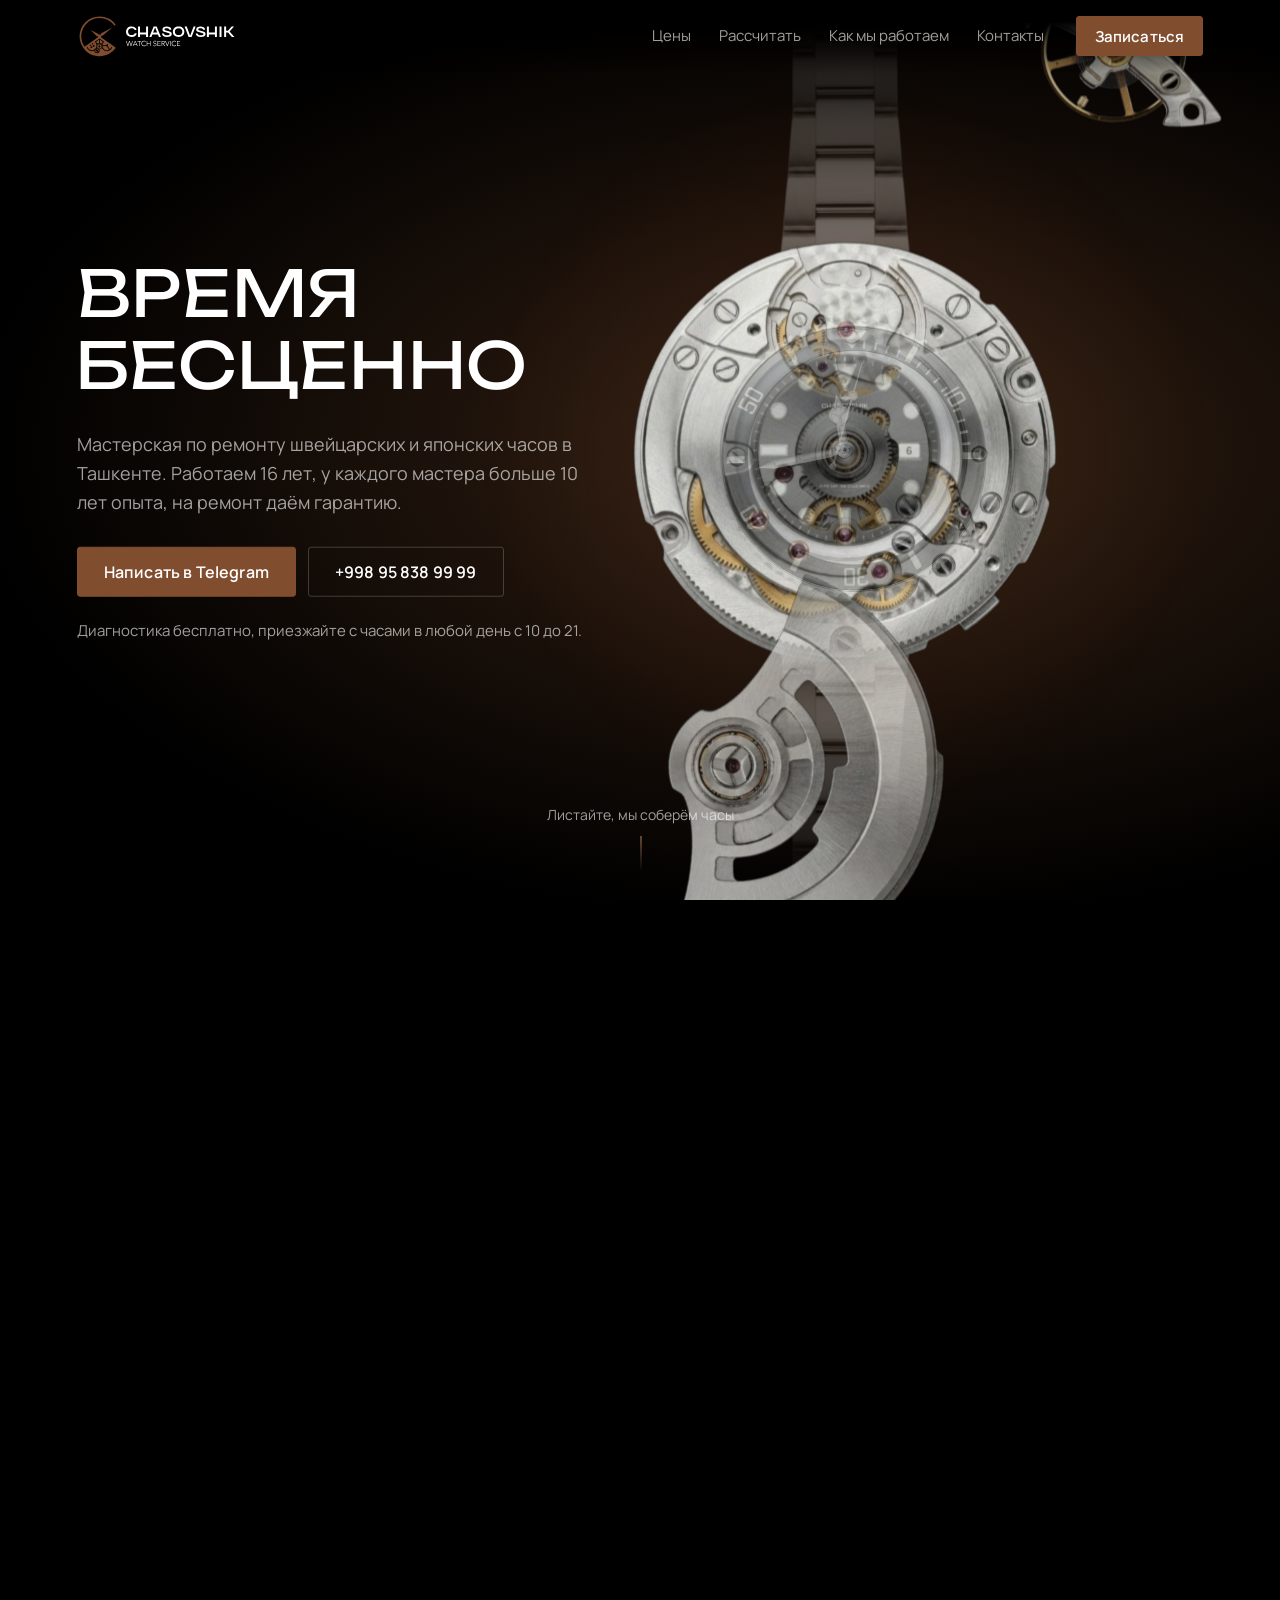
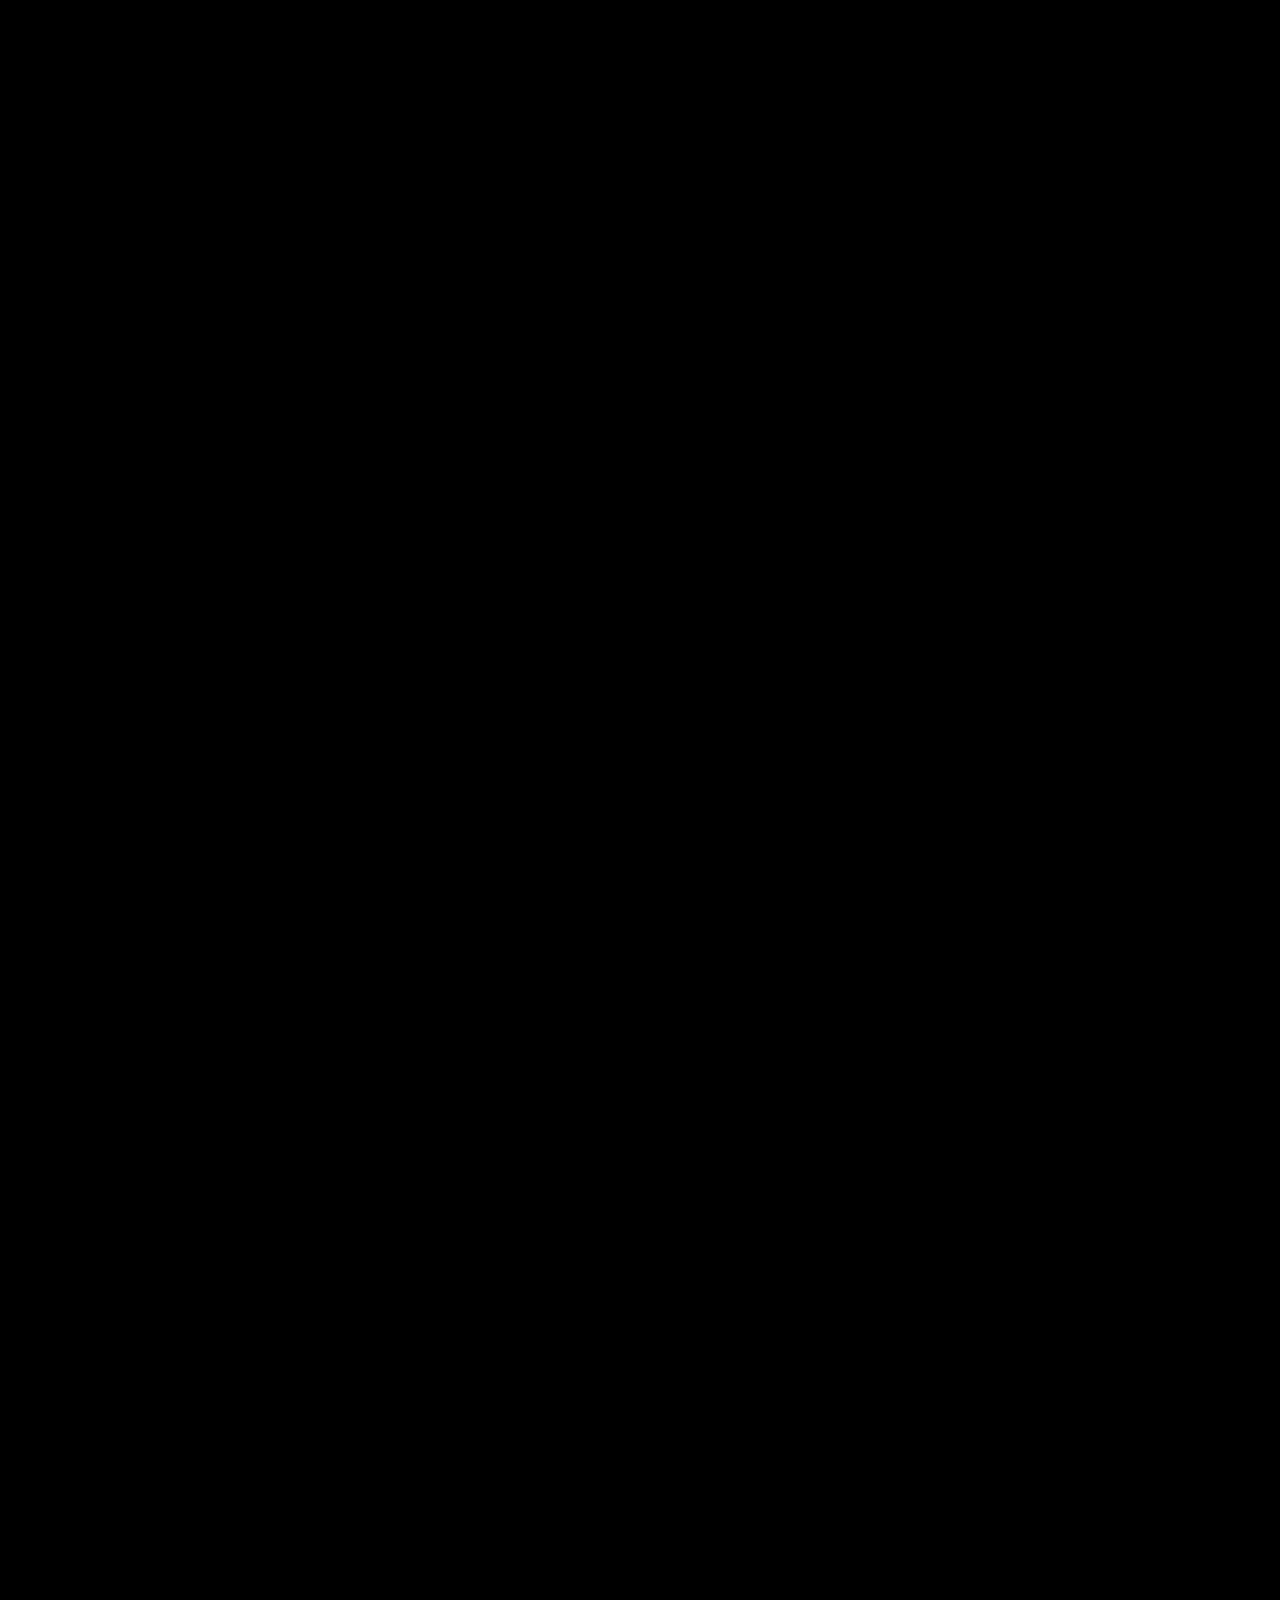
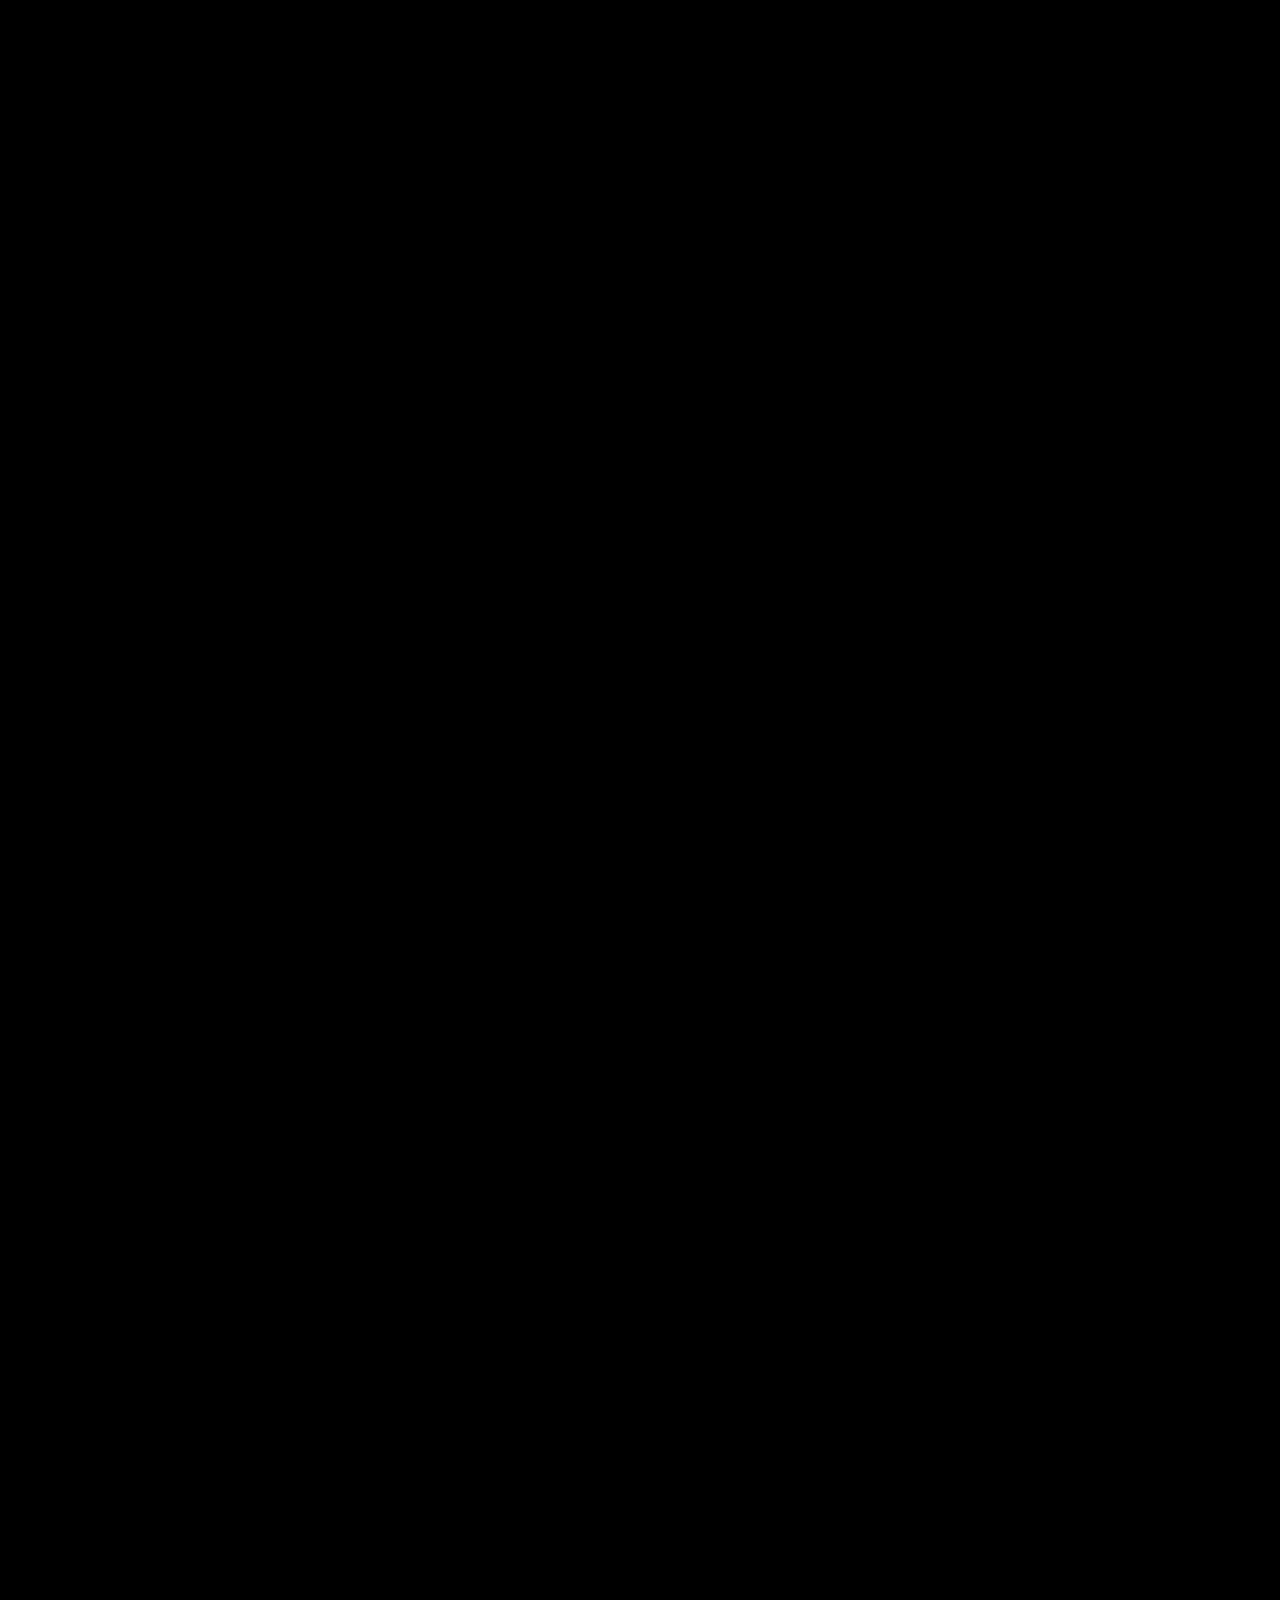
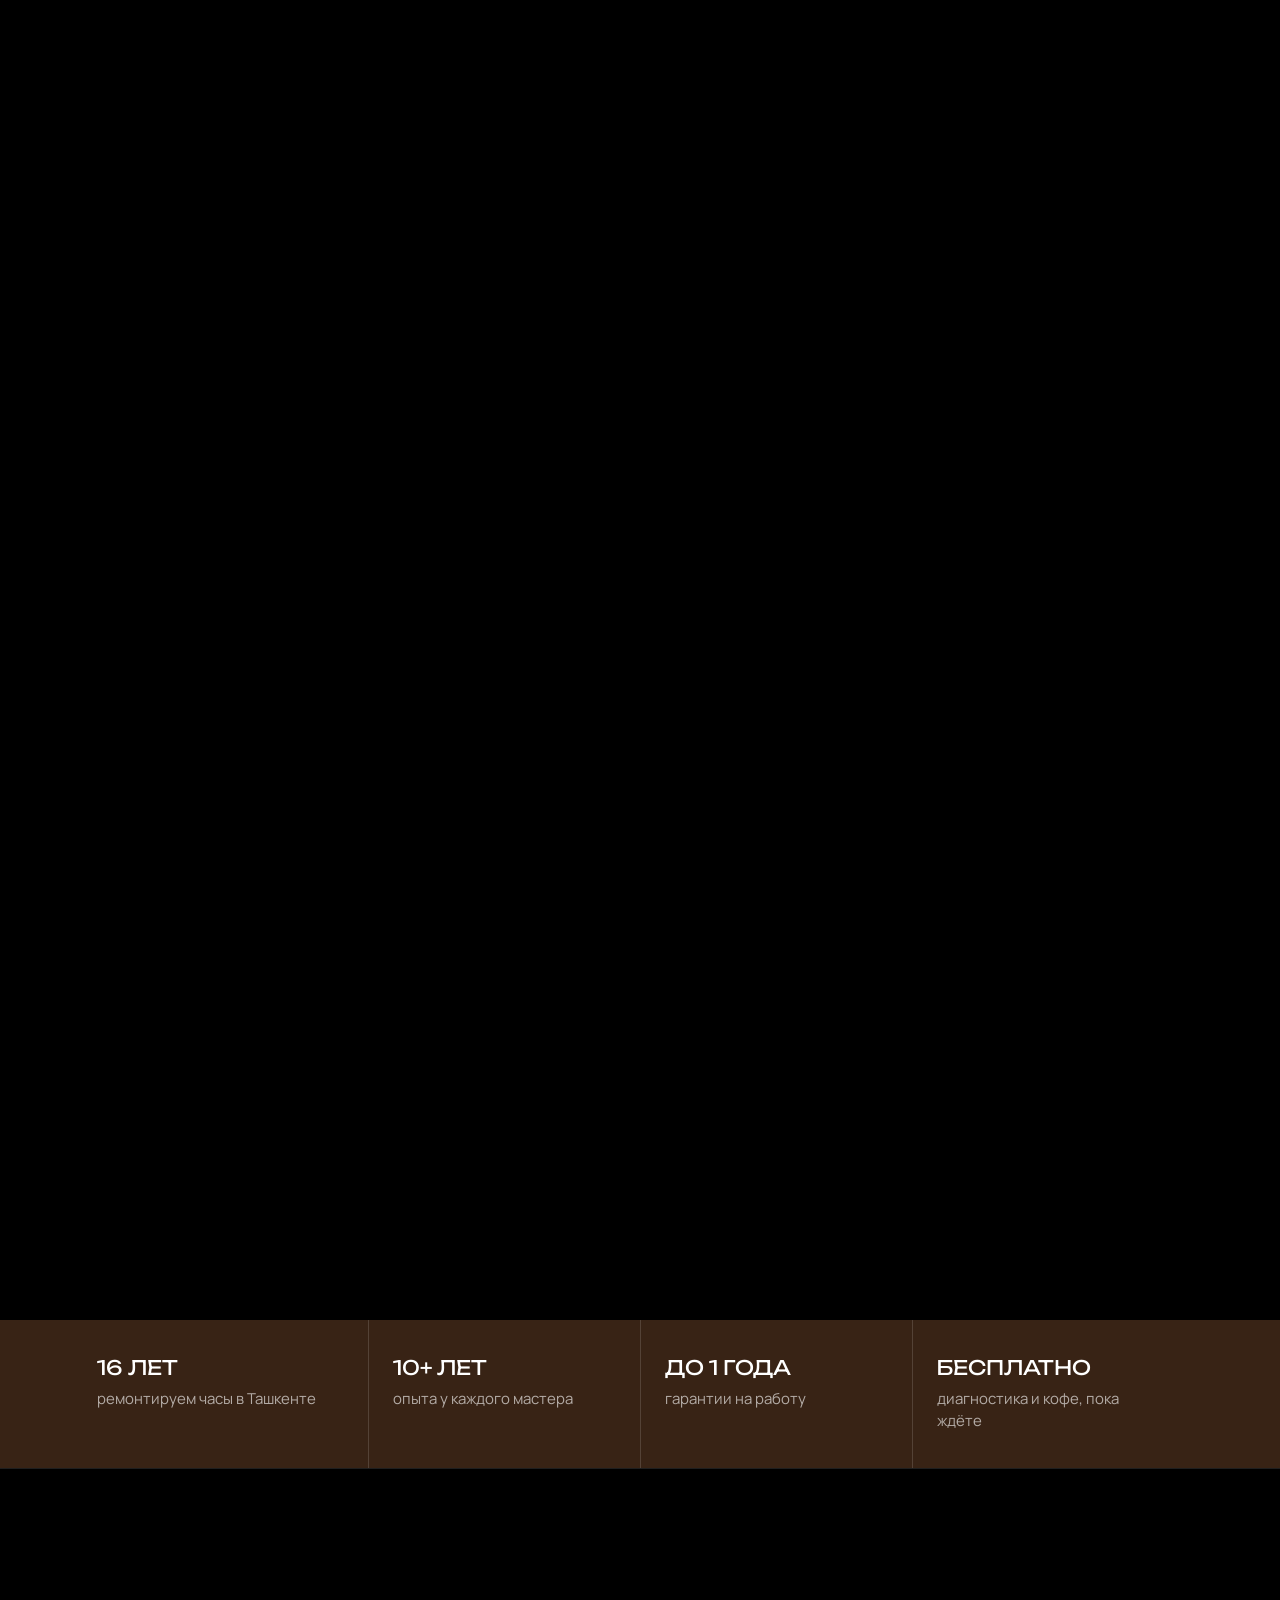
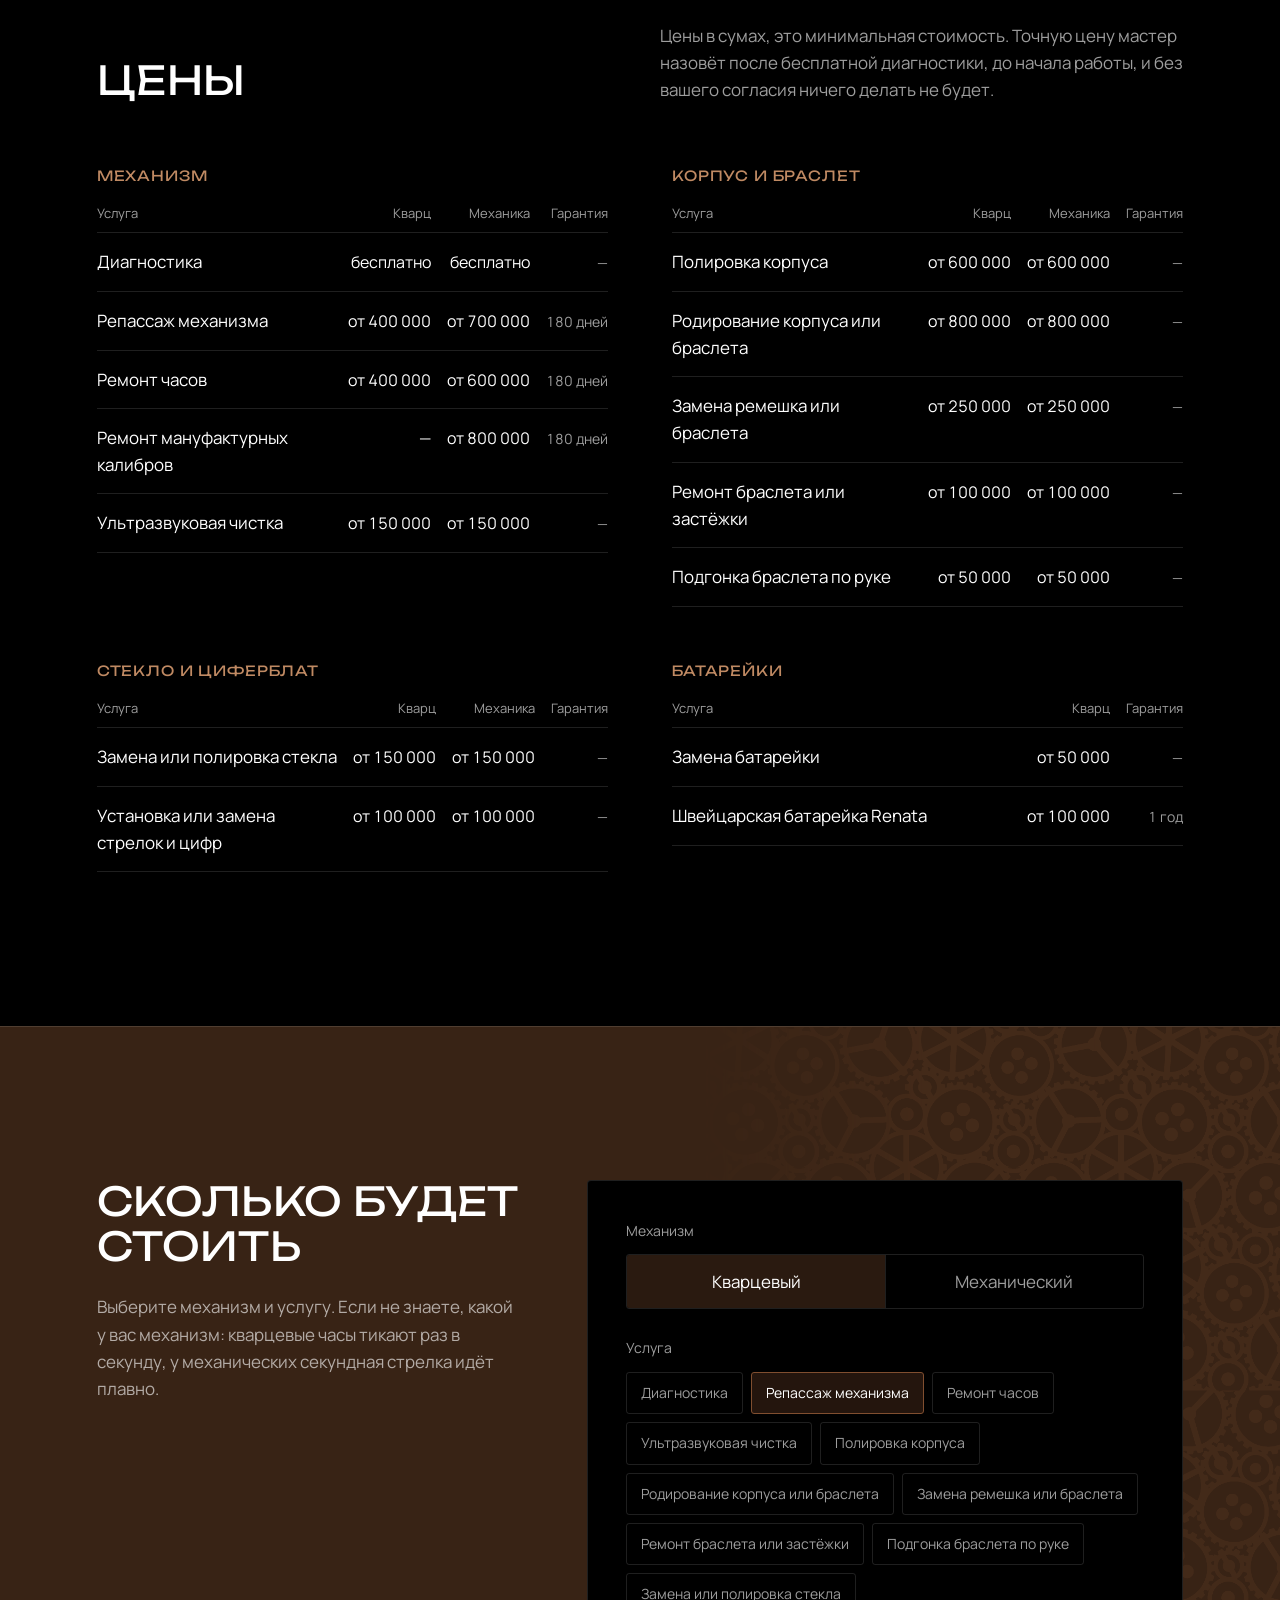
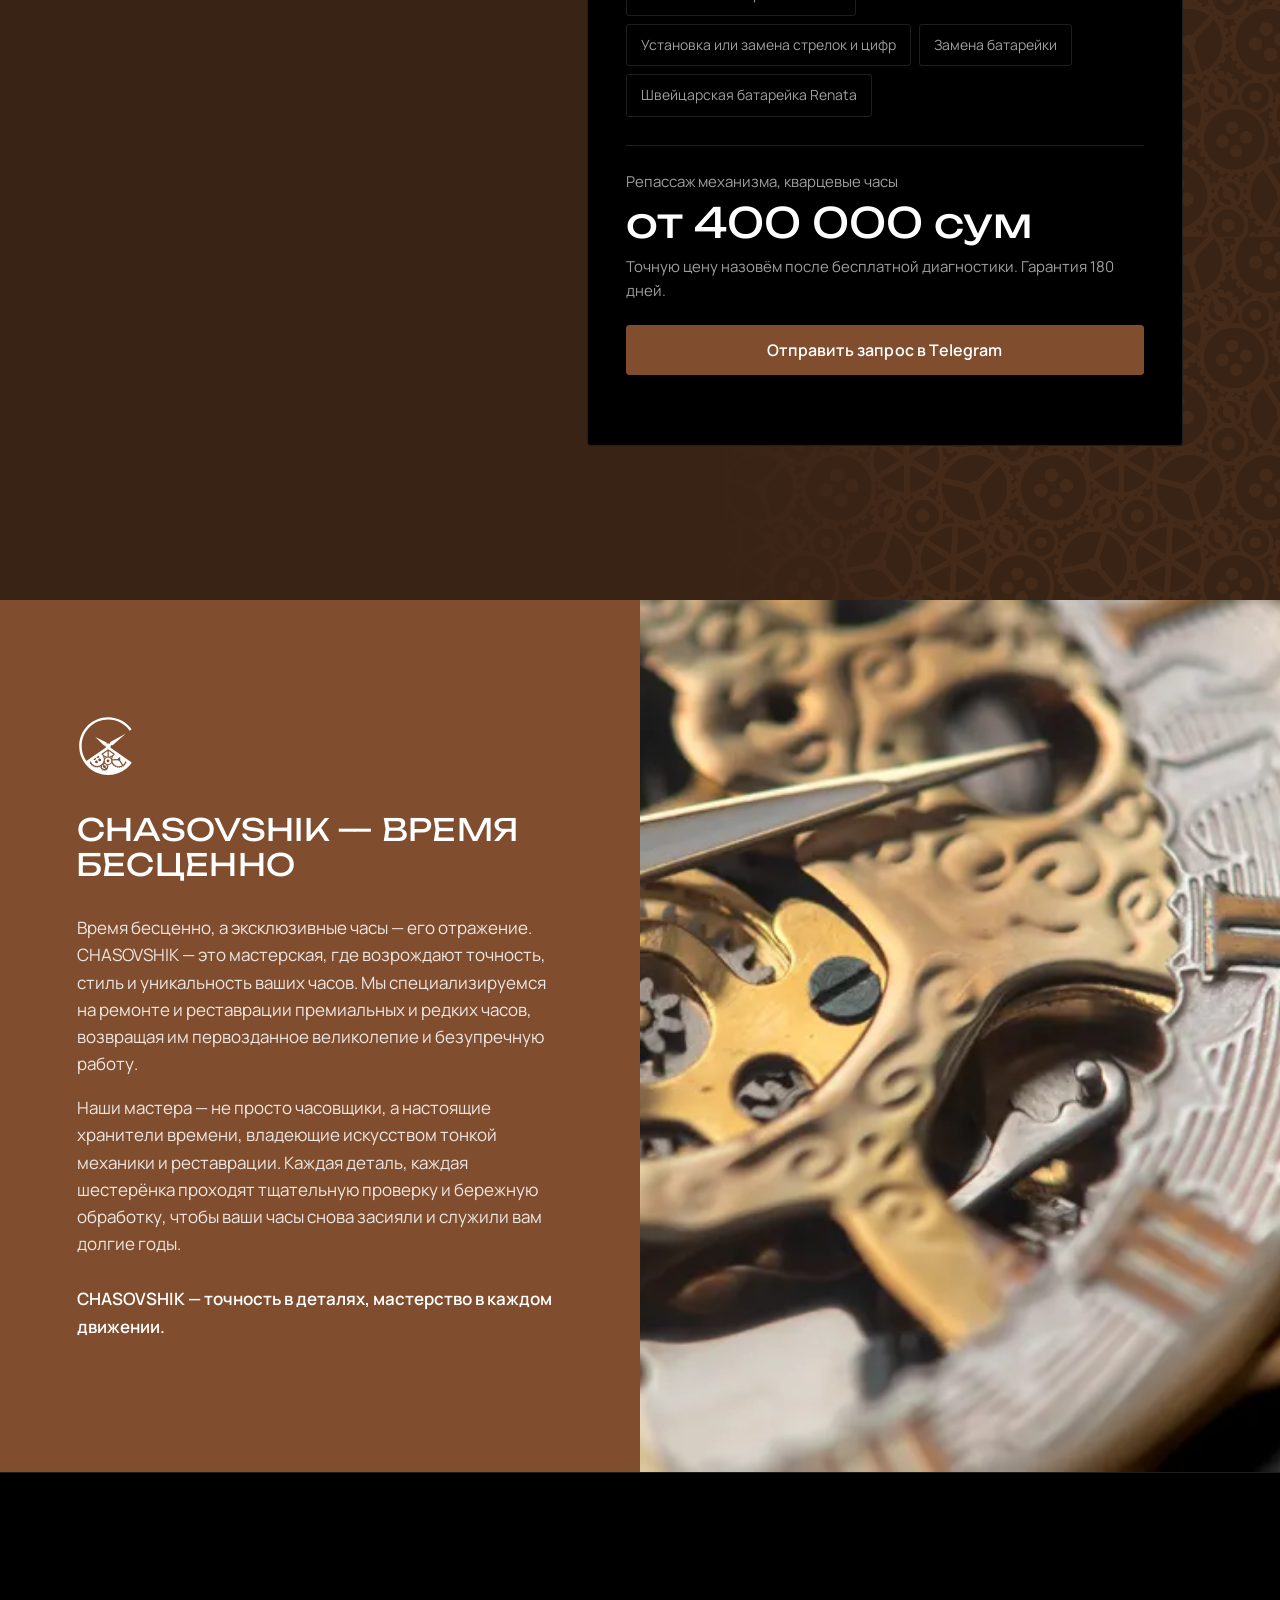
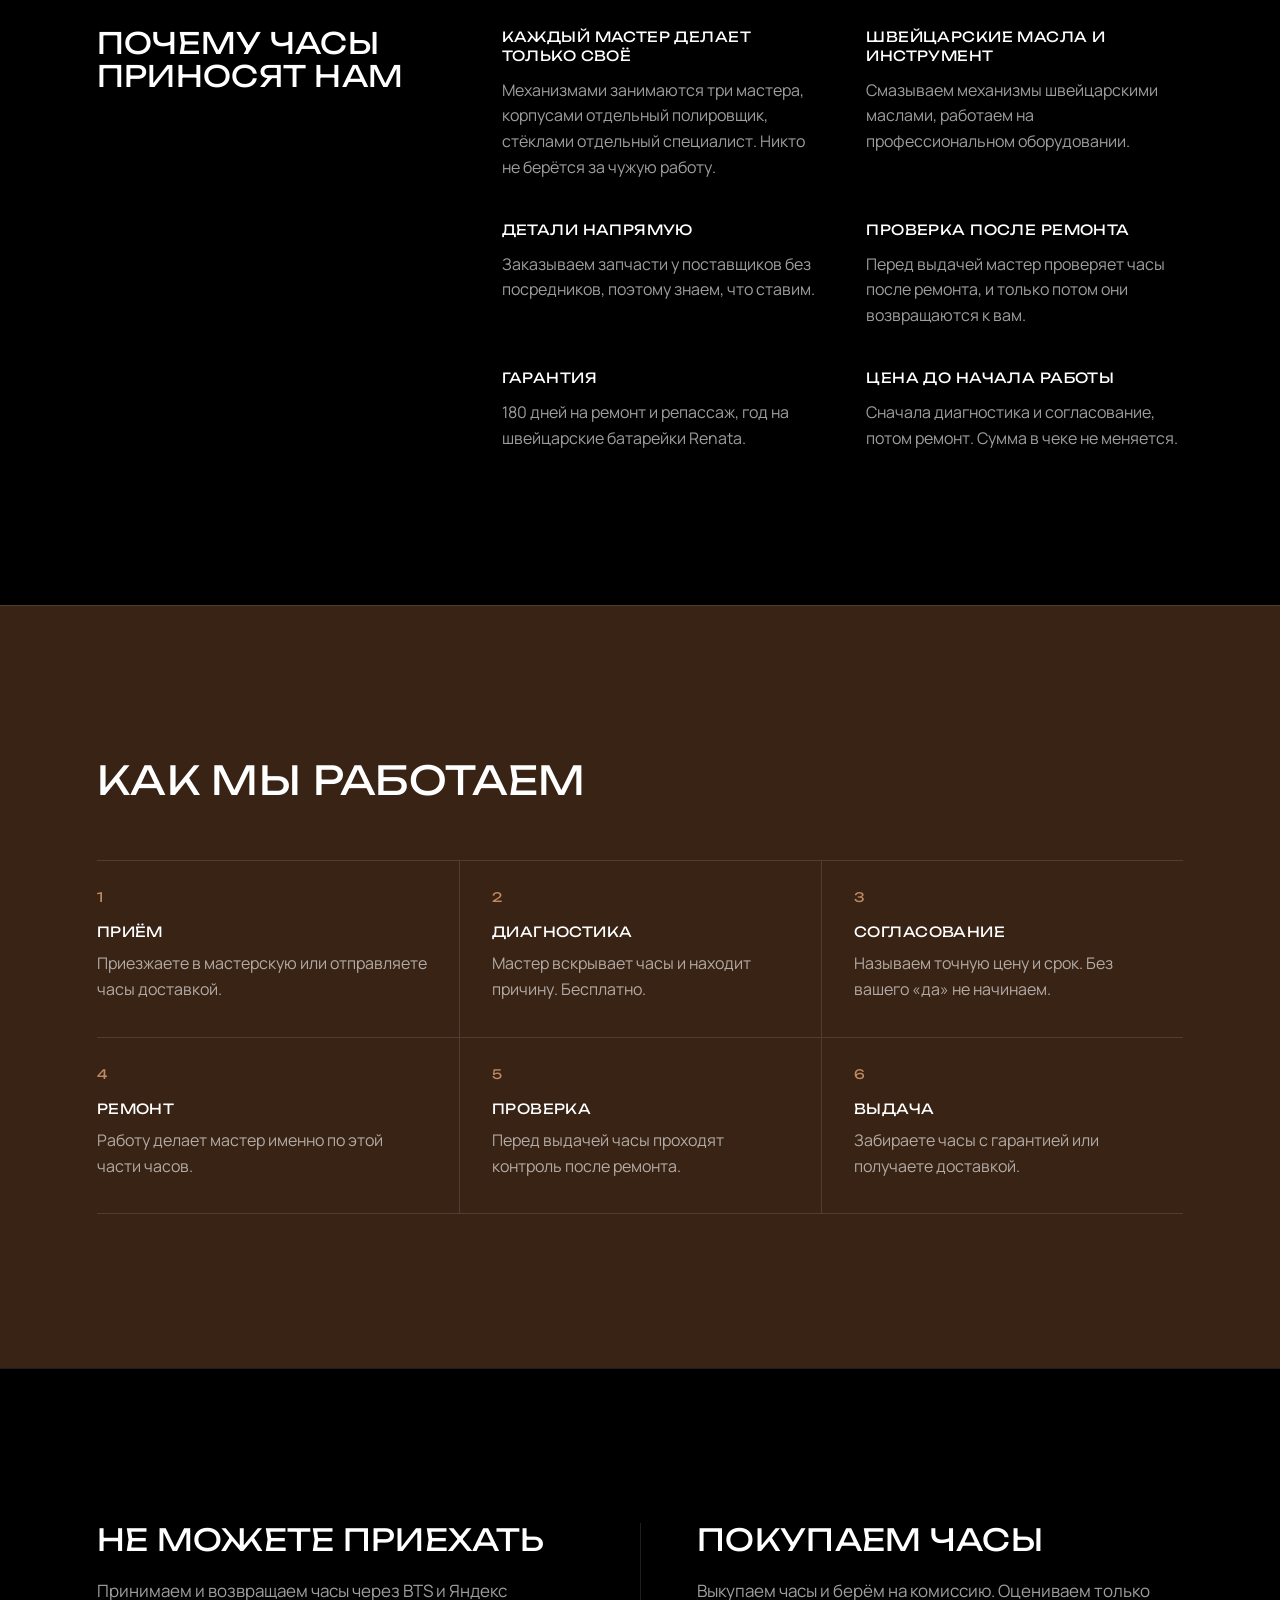
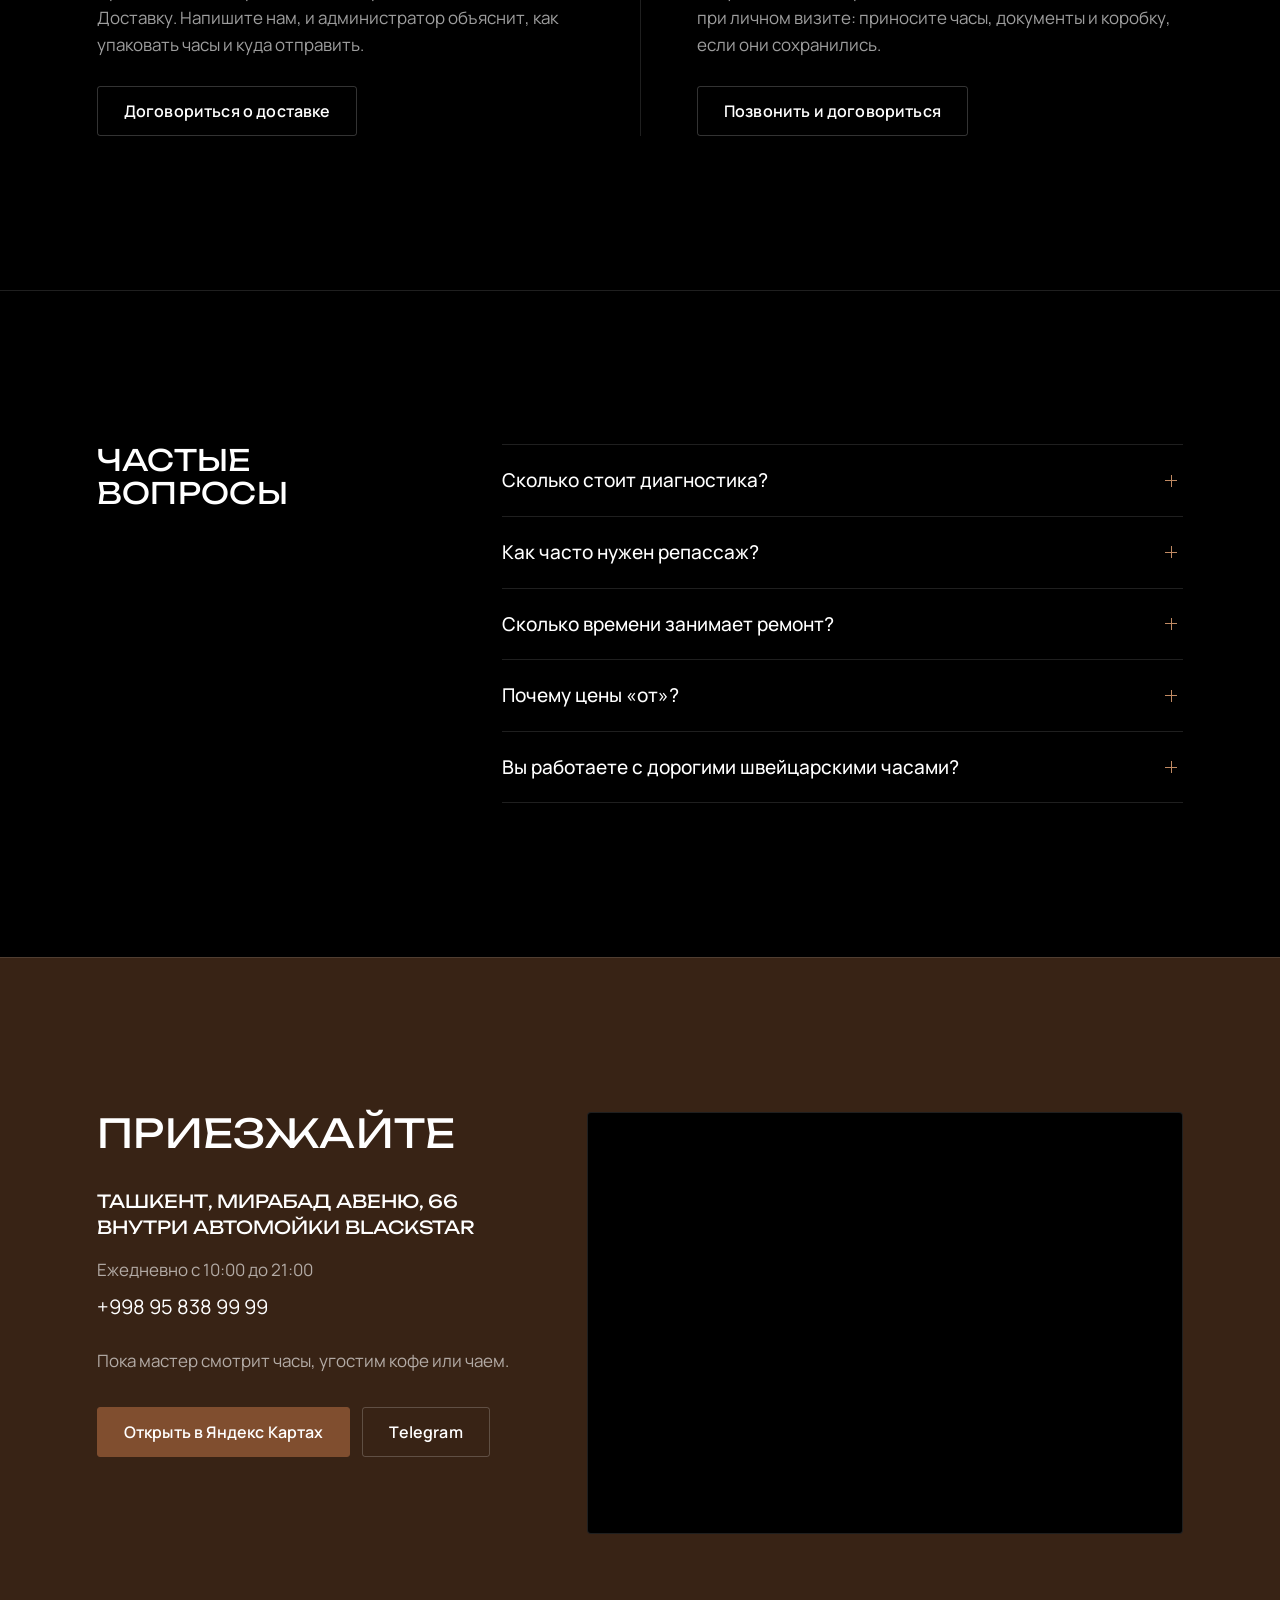
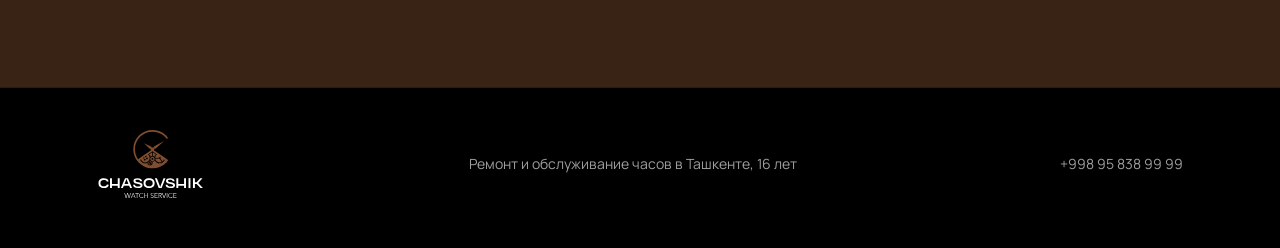
==== index.html @ 2a75d985 "Экран загрузки: логотип и полоса прогресса, пока грузятся детали часов Co-Authored-By: Claude Opus 5" ====
<!DOCTYPE html>
<html lang="ru">
<head>
<meta charset="utf-8">
<meta name="viewport" content="width=device-width, initial-scale=1, viewport-fit=cover">
<title>Ремонт часов в Ташкенте — CHASOVSHIK.UZ · репассаж, полировка, замена стекла</title>
<meta name="description" content="Ремонт швейцарских и японских часов в Ташкенте. 16+ лет, мастера с опытом от 10 лет, гарантия до года. Бесплатная диагностика. Мирабад, ежедневно 10:00–21:00.">
<meta name="theme-color" content="#000000">
<meta property="og:title" content="CHASOVSHIK.UZ — ремонт часов в Ташкенте">
<meta property="og:description" content="Репассаж, ремонт, полировка, стёкла, стрелки, батарейки, браслеты. Бесплатная диагностика.">
<meta property="og:type" content="website">
<meta property="og:locale" content="ru_RU">
<link rel="icon" href="data:image/svg+xml,%3Csvg xmlns=%27http://www.w3.org/2000/svg%27 viewBox=%270 0 32 32%27%3E%3Ccircle cx=%2716%27 cy=%2716%27 r=%2714%27 fill=%27%23120c09%27 stroke=%27%23c96a42%27 stroke-width=%272%27/%3E%3Cpath d=%27M16 7v9l6 4%27 stroke=%27%23eee3d3%27 stroke-width=%272%27 fill=%27none%27 stroke-linecap=%27round%27/%3E%3C/svg%3E">
<link rel="preload" href="assets/fonts/unbounded-cyrillic-400-normal.woff2?v=2" as="font" type="font/woff2" crossorigin>
<link rel="preload" href="assets/fonts/manrope-cyrillic-400-normal.woff2?v=2" as="font" type="font/woff2" crossorigin>
<link rel="preload" as="image" href="assets/watch/case.avif" type="image/avif">
<link rel="preload" as="image" href="assets/watch/dial_black.avif" type="image/avif">
<link rel="stylesheet" href="css/style.css">
<script type="application/ld+json">
{
  "@context": "https://schema.org",
  "@type": "LocalBusiness",
  "name": "CHASOVSHIK.UZ",
  "description": "Мастерская по ремонту и обслуживанию часов",
  "telephone": "+998958389999",
  "priceRange": "50 000 – 2 500 000 UZS",
  "address": {
    "@type": "PostalAddress",
    "streetAddress": "Мирабад авеню, 66 (автомойка Blackstar)",
    "addressLocality": "Ташкент",
    "addressCountry": "UZ"
  },
  "openingHoursSpecification": [{
    "@type": "OpeningHoursSpecification",
    "dayOfWeek": ["Monday","Tuesday","Wednesday","Thursday","Friday","Saturday","Sunday"],
    "opens": "10:00", "closes": "21:00"
  }],
  "hasMap": "https://yandex.uz/maps/org/chasovshik_uz/70462933949/"
}
</script>
</head>
<body class="is-loading">
<svg xmlns="http://www.w3.org/2000/svg" width="0" height="0" style="position:absolute;overflow:hidden" aria-hidden="true">
<symbol id="logo-h" viewBox="558 126 266 73"><path class="lg-mark" fill-rule="evenodd" d="M 570.47 180.22L592.82 164.66C592.49 164.17 592.32 163.59 592.32 163.00C592.32 162.85 592.33 162.69 592.35 162.55L592.14 162.41L590.94 162.77L580.63 152.73L593.59 158.98L593.66 160.24L593.86 160.39C594.30 160.14 594.79 160.02 595.29 160.02C595.80 160.02 596.29 160.14 596.73 160.39L597.73 159.68L597.80 158.42L615.27 148.96L615.32 149.03L600.45 162.21L599.24 161.84L598.24 162.55C598.26 162.69 598.27 162.85 598.27 163.00C598.27 163.59 598.10 164.17 597.77 164.66L621.46 181.15L621.50 181.18L621.55 181.22C621.76 181.41 621.89 181.65 621.93 181.93C621.99 182.27 621.91 182.58 621.70 182.86C620.21 184.85 618.48 186.64 616.59 188.26L616.45 188.38C616.10 188.67 615.75 188.96 615.38 189.23C609.95 193.40 603.41 195.77 596.57 196.02L596.30 196.03L596.05 196.03L595.91 196.04L595.62 196.04C595.51 196.04 595.40 196.04 595.29 196.04C595.17 196.04 595.04 196.04 594.91 196.04L594.82 196.04C594.70 196.04 594.58 196.03 594.46 196.03L594.08 196.02L593.97 196.02C593.86 196.01 593.75 196.01 593.64 196.00L593.26 195.98L593.09 195.97L592.84 195.95L592.61 195.94L592.46 195.92C592.21 195.90 591.95 195.88 591.70 195.85L591.68 195.85C584.19 195.05 577.25 191.68 571.93 186.37C565.71 180.15 562.25 171.79 562.25 163.00C562.25 154.21 565.71 145.85 571.93 139.63C578.14 133.41 586.50 129.95 595.29 129.95C600.84 129.95 606.29 131.35 611.15 134.01C615.17 136.21 618.69 139.22 621.48 142.85C621.70 143.14 621.91 143.43 622.12 143.72L622.18 143.80L619.88 145.44L619.85 145.40C619.60 145.06 619.35 144.71 619.08 144.37C616.56 141.14 613.40 138.46 609.80 136.49C605.35 134.06 600.36 132.79 595.29 132.79C587.25 132.79 579.62 135.95 573.93 141.64C568.25 147.32 565.08 154.96 565.08 163.00C565.08 169.17 566.94 175.15 570.47 180.22ZM 574.30 181.18L575.42 180.39C575.80 181.60 576.46 182.67 577.33 183.54C578.72 184.93 580.64 185.79 582.76 185.79C584.87 185.79 586.80 184.93 588.18 183.54C589.57 182.15 590.43 180.23 590.43 178.11C590.43 176 589.57 174.08 588.18 172.69C587.95 172.45 587.70 172.24 587.44 172.03L595.29 166.57L603.21 172.07C602.77 172.39 602.37 172.75 602.00 173.14C600.81 174.44 600.07 176.16 600 178.03L606.17 177.76C606.39 177.17 606.94 176.75 607.60 176.72C607.62 176.72 607.64 176.72 607.66 176.72L608.25 175.58L609.39 176.38L608.91 177.31C609.12 177.57 609.26 177.89 609.27 178.25C609.28 178.57 609.21 178.87 609.06 179.12L612.41 184.36C612.74 184.10 613.05 183.82 613.33 183.50C614.15 182.61 614.75 181.53 615.08 180.34L616.05 181.01L615.98 181.02C615.91 181.21 615.84 181.40 615.77 181.58L616.40 182.14L615.82 183.27L614.99 183.07C614.88 183.24 614.77 183.41 614.65 183.57L615.11 184.27L614.26 185.21L613.51 184.81C613.36 184.94 613.21 185.07 613.05 185.19L613.32 186.00L612.78 186.34L612.25 186.68L611.64 186.10C611.46 186.19 611.28 186.28 611.09 186.35L611.14 187.20L610.54 187.39L609.93 187.58L609.49 186.86C609.29 186.91 609.10 186.94 608.90 186.97L608.73 187.80L607.46 187.85L607.21 187.04C607.01 187.03 606.82 187.01 606.62 186.99L606.24 187.75L605.62 187.61L605.00 187.47L604.97 186.63C604.78 186.57 604.59 186.50 604.41 186.42L603.85 187.05L603.28 186.76L602.72 186.47L602.91 185.64C602.75 185.54 602.58 185.42 602.42 185.30L601.71 185.77L601.25 185.34L600.78 184.91L601.18 184.17C601.05 184.02 600.92 183.87 600.80 183.71L599.99 183.97L599.65 183.44L599.31 182.91L599.89 182.29C599.81 182.13 599.73 181.97 599.66 181.80C599.42 182.39 599.06 182.92 598.62 183.36C597.75 184.23 596.54 184.77 595.21 184.77C594.98 184.77 594.75 184.76 594.53 184.73C594.60 184.86 594.66 185.00 594.72 185.14L595.61 185.25L595.78 186.50L594.95 186.84C594.94 186.95 594.92 187.05 594.91 187.16L595.63 187.70L595.39 188.28L595.15 188.87L594.26 188.75C594.23 188.79 594.19 188.83 594.16 188.87C594.13 188.92 594.10 188.96 594.06 189.00L594.42 189.83L593.92 190.21L593.42 190.60L592.71 190.05C592.61 190.09 592.51 190.14 592.41 190.17L592.31 191.07L591.68 191.16L591.05 191.24L590.71 190.41C590.60 190.39 590.50 190.38 590.39 190.36L589.85 191.08L589.27 190.85L588.69 190.61L588.81 189.71C588.76 189.68 588.72 189.65 588.68 189.62C588.64 189.58 588.59 189.55 588.55 189.52L587.73 189.88L587.34 189.37L586.95 188.87L587.50 188.17C587.46 188.07 587.42 187.97 587.38 187.87L586.48 187.76L586.40 187.14L586.32 186.51L587.15 186.17C587.16 185.98 587.19 185.79 587.24 185.61C586.79 185.88 586.32 186.11 585.82 186.30L585.83 187.14L585.22 187.30L584.60 187.46L584.19 186.73C584 186.76 583.80 186.79 583.60 186.81L583.39 187.62L582.12 187.62L581.91 186.81C581.71 186.79 581.51 186.76 581.32 186.73L580.91 187.46L580.30 187.30L579.68 187.14L579.69 186.30C579.50 186.22 579.32 186.15 579.14 186.07L578.55 186.67L578.00 186.35L577.45 186.03L577.68 185.22C577.52 185.10 577.36 184.98 577.21 184.85L576.48 185.29L576.03 184.84L575.58 184.39L576.01 183.66C575.89 183.51 575.76 183.35 575.65 183.19L574.83 183.42L574.52 182.87L574.20 182.32L574.81 181.73C574.72 181.55 574.65 181.37 574.58 181.18ZM 578.51 178.25L581.14 176.42C581.40 176.79 581.50 177.27 581.37 177.74C581.14 178.60 580.26 179.11 579.41 178.88C579.03 178.78 578.72 178.55 578.51 178.25ZM 582.05 175.78L584.62 174C585.05 174.39 585.25 175 585.09 175.60C584.86 176.45 583.98 176.96 583.13 176.73C582.62 176.60 582.24 176.23 582.05 175.78ZM 589.90 183.89L590.71 184.94C590.75 184.93 590.79 184.92 590.83 184.91C591.71 184.80 592.52 185.41 592.64 186.29C592.68 186.62 592.62 186.95 592.48 187.23L593.29 188.28C593.30 188.26 593.31 188.25 593.32 188.23C593.76 187.65 593.98 186.90 593.88 186.12C593.77 185.34 593.36 184.67 592.78 184.23C592.19 183.79 591.44 183.57 590.66 183.67C590.39 183.71 590.14 183.79 589.90 183.89ZM 589.62 185.78L588.81 184.73C588.80 184.75 588.79 184.76 588.78 184.78C588.33 185.36 588.11 186.11 588.22 186.89C588.33 187.67 588.74 188.33 589.32 188.78C589.90 189.22 590.65 189.44 591.43 189.33C591.70 189.30 591.96 189.22 592.20 189.12L591.39 188.07C591.35 188.08 591.31 188.09 591.26 188.10C590.39 188.21 589.58 187.60 589.46 186.72C589.41 186.39 589.48 186.06 589.62 185.78ZM 591.18 182.59C591 182.32 590.84 182.02 590.72 181.71C590.57 182.04 590.39 182.37 590.20 182.69C590.30 182.66 590.41 182.64 590.52 182.63C590.75 182.60 590.96 182.58 591.18 182.59ZM 587.24 179.32C587.01 180.17 586.13 180.68 585.27 180.45C584.42 180.22 583.91 179.34 584.14 178.48C584.37 177.63 585.25 177.12 586.10 177.35C586.96 177.58 587.47 178.46 587.24 179.32ZM 581.55 182.60C580.70 182.37 580.19 181.49 580.42 180.63C580.65 179.78 581.53 179.27 582.39 179.5C583.24 179.73 583.75 180.60 583.52 181.46C583.29 182.32 582.41 182.83 581.55 182.60ZM 591.42 176.98C591.53 176.83 591.66 176.68 591.80 176.55C592.08 176.26 592.41 176.01 592.75 175.81C592.10 175.61 591.49 175.33 590.92 175.00C591.16 175.63 591.33 176.29 591.42 176.98ZM 594.22 168.92L589.41 172.37C589.66 172.72 589.59 172.58 589.90 172.89C591.14 174.12 592.79 174.94 594.64 175.10L594.64 169.16C594.64 169.06 594.58 168.98 594.5 168.92C594.41 168.87 594.30 168.86 594.22 168.92ZM 601.31 172.28L596.43 168.86C596.35 168.80 596.24 168.81 596.16 168.86C596.07 168.91 596.01 169 596.01 169.10L596.01 175.10C597.86 174.94 599.51 174.12 600.75 172.89C601.07 172.57 601.05 172.64 601.31 172.28ZM 597.75 175.85C598.06 176.05 598.35 176.28 598.62 176.55C598.76 176.69 598.91 176.85 599.03 177.02C599.13 176.35 599.31 175.71 599.55 175.10C598.98 175.42 598.38 175.67 597.75 175.85ZM 611.25 185.11L607.93 179.91C607.87 179.91 607.80 179.92 607.74 179.92C607.12 179.95 606.57 179.63 606.28 179.13L600.07 179.41C600.32 181.22 601.21 182.82 602.49 183.99C603.94 185.31 605.89 186.08 608.01 185.99C609.18 185.94 610.28 185.62 611.25 185.11ZM 595.21 181.56C594.32 181.56 593.60 180.84 593.60 179.95C593.60 179.07 594.32 178.35 595.21 178.35C596.10 178.35 596.82 179.07 596.82 179.95C596.82 180.84 596.10 181.56 595.21 181.56ZM 592.55 182.61C593.23 183.29 594.17 183.71 595.21 183.71C596.25 183.71 597.19 183.29 597.87 182.61C598.55 181.93 598.97 180.99 598.97 179.95C598.97 178.91 598.55 177.98 597.87 177.29C597.19 176.61 596.25 176.19 595.21 176.19C594.17 176.19 593.23 176.61 592.55 177.29C591.87 177.98 591.45 178.91 591.45 179.95C591.45 180.99 591.87 181.93 592.55 182.61 "/>
<path class="lg-word" fill-rule="nonzero" d="M 653.92 157.83L657.09 158.02C656.81 159.91 655.96 161.39 654.53 162.43C653.11 163.47 651.17 164 648.70 164C645.75 164 643.47 163.22 641.85 161.68C640.23 160.14 639.42 158.05 639.42 155.41C639.42 152.78 640.21 150.70 641.80 149.15C643.38 147.60 645.60 146.82 648.46 146.82C650.78 146.82 652.68 147.33 654.16 148.35C655.64 149.37 656.53 150.75 656.84 152.49L653.68 152.73C653.46 151.86 652.87 151.16 651.91 150.63C650.94 150.10 649.80 149.83 648.46 149.83C646.63 149.83 645.21 150.35 644.20 151.38C643.20 152.41 642.70 153.75 642.70 155.41C642.70 157.07 643.22 158.41 644.26 159.44C645.30 160.47 646.78 160.98 648.70 160.98C650.14 160.98 651.32 160.69 652.22 160.09C653.12 159.50 653.69 158.75 653.92 157.83 "/>
<path class="lg-word" fill-rule="nonzero" d="M 672.59 146.82L675.90 146.82L675.90 164L672.59 164L672.59 159.85L662.58 159.85L662.58 164L659.28 164L659.28 146.82L662.58 146.82L662.58 156.80L672.59 156.80ZM 672.59 146.82 "/>
<path class="lg-word" fill-rule="nonzero" d="M 693.82 164L692.96 161.85L692.96 161.85L691.13 157.27L690.44 155.57L690.30 155.19L690.29 155.19L687.59 148.44L684.91 155.14L684.89 155.19L684.05 157.27L684.05 157.27L682.71 160.64L681.36 164L678.07 164L685.11 146.82L690.17 146.82L697.21 164ZM 693.82 164 "/>
<path class="lg-word" fill-rule="nonzero" d="M 702.08 158.21C702.18 159.09 702.67 159.82 703.55 160.40C704.42 160.98 705.67 161.27 707.30 161.27C708.58 161.27 709.67 161.11 710.57 160.79C711.47 160.48 711.92 159.98 711.92 159.30C711.92 158.43 711.08 157.80 709.42 157.40L704.14 156.07C701.19 155.33 699.71 153.84 699.71 151.62C699.71 150.02 700.38 148.82 701.73 148.02C703.07 147.23 704.76 146.82 706.81 146.82C709.00 146.82 710.80 147.28 712.22 148.19C713.63 149.10 714.42 150.39 714.59 152.07L711.48 152.21C711.36 151.46 710.89 150.83 710.07 150.32C709.24 149.81 708.11 149.55 706.68 149.55C705.61 149.55 704.73 149.71 704.05 150.04C703.36 150.36 703.02 150.82 703.02 151.40C703.02 152.26 703.82 152.87 705.41 153.25L710.35 154.46C712.02 154.87 713.25 155.42 714.04 156.11C714.83 156.80 715.23 157.76 715.23 158.99C715.23 160.67 714.52 161.92 713.12 162.75C711.71 163.58 709.77 164 707.30 164C702.03 164 699.25 162.10 698.97 158.30ZM 702.08 158.21 "/>
<path class="lg-word" fill-rule="nonzero" d="M 719.55 161.67C717.89 160.12 717.05 158.03 717.05 155.41C717.05 152.78 717.89 150.70 719.55 149.15C721.22 147.60 723.55 146.82 726.55 146.82C729.55 146.82 731.88 147.60 733.55 149.15C735.23 150.70 736.07 152.78 736.07 155.41C736.07 158.03 735.23 160.12 733.55 161.67C731.88 163.22 729.55 164 726.55 164C723.55 164 721.22 163.22 719.55 161.67ZM 721.98 151.38C720.90 152.41 720.36 153.75 720.36 155.41C720.36 157.07 720.90 158.41 721.98 159.44C723.06 160.47 724.58 160.98 726.55 160.98C728.51 160.98 730.04 160.47 731.13 159.44C732.21 158.41 732.76 157.07 732.76 155.41C732.76 153.75 732.21 152.41 731.13 151.38C730.04 150.35 728.51 149.83 726.55 149.83C724.58 149.83 723.06 150.35 721.98 151.38 "/>
<path class="lg-word" fill-rule="nonzero" d="M 751.43 146.82L754.82 146.82L748.12 164L743.18 164L736.53 146.82L740.03 146.82L745.68 162.13ZM 751.43 146.82 "/>
<path class="lg-word" fill-rule="nonzero" d="M 794.47 164L794.47 146.82L797.77 146.82L797.77 164ZM 794.47 164 "/>
<path class="lg-word" fill-rule="nonzero" d="M 819.21 164L814.97 164L808.53 156.83L805.43 156.83L805.43 164L802.12 164L802.12 146.82L805.43 146.82L805.43 153.89L808.48 153.89L814.59 146.82L818.59 146.82L811.11 155.12ZM 819.21 164 "/>
<path class="lg-word" fill-rule="evenodd" d="M 681.96 156.80L693.67 156.80L693.67 159.85L681.96 159.85ZM 681.96 156.80 "/>
<path class="lg-word" fill-rule="nonzero" d="M 758.10 158.21C758.20 159.09 758.69 159.82 759.57 160.40C760.44 160.98 761.69 161.27 763.32 161.27C764.60 161.27 765.69 161.11 766.59 160.79C767.49 160.48 767.94 159.98 767.94 159.30C767.94 158.43 767.10 157.80 765.44 157.40L760.16 156.07C757.21 155.33 755.73 153.84 755.73 151.62C755.73 150.02 756.40 148.82 757.75 148.02C759.08 147.23 760.78 146.82 762.83 146.82C765.02 146.82 766.82 147.28 768.24 148.19C769.65 149.10 770.44 150.39 770.61 152.07L767.5 152.21C767.38 151.46 766.91 150.83 766.08 150.32C765.26 149.81 764.13 149.55 762.70 149.55C761.63 149.55 760.75 149.71 760.07 150.04C759.38 150.36 759.04 150.82 759.04 151.40C759.04 152.26 759.83 152.87 761.43 153.25L766.37 154.46C768.04 154.87 769.27 155.42 770.06 156.11C770.85 156.80 771.25 157.76 771.25 158.99C771.25 160.67 770.54 161.92 769.14 162.75C767.73 163.58 765.79 164 763.32 164C758.05 164 755.27 162.10 754.99 158.30ZM 758.10 158.21 "/>
<path class="lg-word" fill-rule="nonzero" d="M 786.83 146.82L790.13 146.82L790.13 164L786.83 164L786.83 159.85L776.82 159.85L776.82 164L773.51 164L773.51 146.82L776.82 146.82L776.82 156.80L786.83 156.80ZM 786.83 146.82 "/>
<path class="lg-sub" fill-rule="nonzero" d="M 640.31 170.78L642.37 177.94L642.39 177.94L644.48 170.78L645.49 170.78L647.57 177.94L647.60 177.94L649.63 170.78L650.53 170.78L648.07 179.11L647.08 179.11L644.98 171.96L644.96 171.96L642.87 179.11L641.87 179.11L639.42 170.78ZM 640.31 170.78 "/>
<path class="lg-sub" fill-rule="nonzero" d="M 652.42 176.92L651.51 179.11L650.58 179.11L654.19 170.78L655.01 170.78L658.58 179.11L657.64 179.11L656.73 176.92ZM 654.57 171.72L652.74 176.14L656.41 176.14ZM 654.57 171.72 "/>
<path class="lg-sub" fill-rule="nonzero" d="M 661.69 171.53L661.69 179.11L660.85 179.11L660.85 171.53L658.06 171.53L658.06 170.78L664.48 170.78L664.48 171.53ZM 661.69 171.53 "/>
<path class="lg-sub" fill-rule="nonzero" d="M 671.65 177.35L672.31 177.77C672.01 178.23 671.59 178.60 671.05 178.89C670.51 179.18 669.89 179.32 669.19 179.32C667.93 179.32 666.89 178.91 666.08 178.08C665.26 177.25 664.85 176.21 664.85 174.94C664.85 173.68 665.26 172.64 666.08 171.81C666.91 170.98 667.94 170.57 669.19 170.57C669.80 170.57 670.37 170.69 670.91 170.92C671.45 171.17 671.86 171.48 672.16 171.89L671.45 172.40C671.25 172.10 670.95 171.85 670.55 171.63C670.14 171.42 669.69 171.31 669.20 171.31C668.16 171.31 667.32 171.66 666.69 172.37C666.05 173.07 665.74 173.93 665.74 174.94C665.74 175.96 666.06 176.82 666.69 177.52C667.33 178.23 668.16 178.58 669.20 178.58C670.28 178.58 671.10 178.17 671.65 177.35 "/>
<path class="lg-sub" fill-rule="nonzero" d="M 673.68 179.11L673.68 170.78L674.53 170.78L674.53 174.39L679.07 174.39L679.07 170.78L679.92 170.78L679.92 179.11L679.07 179.11L679.07 175.17L674.53 175.17L674.53 179.11ZM 673.68 179.11 "/>
<path class="lg-sub" fill-rule="nonzero" d="M 689.70 171.58L689.03 172.12C688.64 171.56 688.06 171.28 687.31 171.28C686.85 171.28 686.44 171.42 686.07 171.70C685.71 171.97 685.53 172.35 685.53 172.85C685.53 173.05 685.57 173.24 685.64 173.40C685.72 173.57 685.80 173.70 685.89 173.79C685.97 173.89 686.12 173.98 686.32 174.08C686.51 174.19 686.67 174.26 686.79 174.30C686.90 174.33 687.08 174.40 687.35 174.49C687.61 174.57 687.79 174.63 687.87 174.66C687.95 174.68 688.11 174.75 688.34 174.84C688.57 174.93 688.73 175.01 688.82 175.08C688.91 175.15 689.04 175.25 689.20 175.38C689.36 175.51 689.47 175.65 689.54 175.78C689.61 175.91 689.67 176.08 689.73 176.28C689.79 176.47 689.82 176.69 689.82 176.92C689.82 177.70 689.55 178.29 689.00 178.71C688.46 179.12 687.83 179.32 687.10 179.32C686.57 179.32 686.08 179.22 685.61 179.00C685.14 178.79 684.76 178.49 684.48 178.08L685.20 177.55C685.40 177.86 685.66 178.11 685.99 178.30C686.32 178.5 686.69 178.59 687.11 178.59C687.59 178.59 688.01 178.45 688.39 178.16C688.77 177.88 688.96 177.48 688.96 176.98C688.96 176.75 688.92 176.55 688.83 176.37C688.75 176.20 688.66 176.05 688.56 175.94C688.46 175.83 688.30 175.73 688.08 175.62C687.87 175.51 687.69 175.44 687.55 175.39C687.41 175.35 687.20 175.28 686.92 175.19C686.59 175.09 686.32 174.99 686.09 174.89C685.87 174.78 685.64 174.65 685.41 174.48C685.17 174.30 684.99 174.08 684.87 173.81C684.75 173.54 684.69 173.22 684.69 172.86C684.69 172.35 684.82 171.92 685.10 171.56C685.38 171.21 685.71 170.95 686.10 170.80C686.49 170.64 686.91 170.57 687.35 170.57C687.87 170.57 688.34 170.66 688.76 170.85C689.17 171.05 689.49 171.29 689.70 171.58 "/>
<path class="lg-sub" fill-rule="nonzero" d="M 692.39 175.14L692.39 178.36L696.85 178.36L696.85 179.11L691.55 179.11L691.55 170.78L696.71 170.78L696.71 171.53L692.39 171.53L692.39 174.41L696.43 174.41L696.43 175.14ZM 692.39 175.14 "/>
<path class="lg-sub" fill-rule="nonzero" d="M 699.28 175.21L699.28 179.11L698.43 179.11L698.43 170.78L700.88 170.78C701.76 170.78 702.45 170.96 702.96 171.32C703.47 171.67 703.73 172.23 703.73 173.00C703.73 173.61 703.53 174.10 703.13 174.48C702.74 174.85 702.22 175.07 701.60 175.14L704.03 179.11L703 179.11L700.69 175.21ZM 699.28 171.51L699.28 174.49L700.75 174.49C701.43 174.49 701.96 174.36 702.33 174.11C702.69 173.86 702.88 173.49 702.88 173.00C702.88 172.01 702.18 171.51 700.78 171.51ZM 699.28 171.51 "/>
<path class="lg-sub" fill-rule="nonzero" d="M 705.10 170.78L707.81 178.01L707.83 178.01L710.54 170.78L711.44 170.78L708.26 179.11L707.36 179.11L704.18 170.78ZM 705.10 170.78 "/>
<path class="lg-sub" fill-rule="nonzero" d="M 713.35 170.78L713.35 179.11L712.50 179.11L712.50 170.78ZM 713.35 170.78 "/>
<path class="lg-sub" fill-rule="nonzero" d="M 721.83 177.35L722.5 177.77C722.19 178.23 721.78 178.60 721.24 178.89C720.70 179.18 720.08 179.32 719.37 179.32C718.12 179.32 717.08 178.91 716.26 178.08C715.44 177.25 715.03 176.21 715.03 174.94C715.03 173.68 715.44 172.64 716.27 171.81C717.09 170.98 718.13 170.57 719.37 170.57C719.99 170.57 720.56 170.69 721.10 170.92C721.64 171.17 722.05 171.48 722.34 171.89L721.64 172.40C721.44 172.10 721.14 171.85 720.73 171.63C720.33 171.42 719.88 171.31 719.39 171.31C718.34 171.31 717.51 171.66 716.87 172.37C716.25 173.07 715.93 173.93 715.93 174.94C715.93 175.96 716.25 176.82 716.88 177.52C717.51 178.23 718.35 178.58 719.39 178.58C720.47 178.58 721.29 178.17 721.83 177.35 "/>
<path class="lg-sub" fill-rule="nonzero" d="M 724.72 175.14L724.72 178.36L729.18 178.36L729.18 179.11L723.87 179.11L723.87 170.78L729.04 170.78L729.04 171.53L724.72 171.53L724.72 174.41L728.75 174.41L728.75 175.14ZM 724.72 175.14 "/></symbol>
<symbol id="logo-v" viewBox="138 101 186 124"><path class="lg-mark" fill-rule="evenodd" d="M 208.71 154.69L231.07 139.14C230.74 138.65 230.56 138.07 230.56 137.48C230.56 137.33 230.57 137.17 230.60 137.03L230.39 136.88L229.19 137.25L218.88 127.21L231.84 133.46L231.91 134.72L232.11 134.86C232.55 134.62 233.04 134.50 233.54 134.50C234.04 134.50 234.53 134.62 234.97 134.86L235.98 134.16L236.04 132.90L253.52 123.43L253.57 123.51L238.69 136.69L237.49 136.32L236.49 137.03C236.51 137.17 236.52 137.33 236.52 137.48C236.52 138.07 236.35 138.65 236.01 139.14L259.71 155.63L259.75 155.66L259.79 155.70C260.01 155.89 260.14 156.13 260.18 156.41C260.23 156.75 260.16 157.07 259.95 157.34C258.46 159.33 256.73 161.12 254.84 162.74L254.69 162.86C254.35 163.15 253.99 163.43 253.63 163.71C248.20 167.88 241.66 170.25 234.81 170.50L234.55 170.51L234.30 170.51L234.15 170.51L233.86 170.52C233.76 170.52 233.65 170.52 233.54 170.52C233.41 170.52 233.28 170.52 233.16 170.52L233.07 170.52C232.95 170.52 232.83 170.51 232.71 170.51L232.33 170.50L232.21 170.5C232.10 170.49 232 170.49 231.89 170.48L231.51 170.46L231.34 170.45L231.09 170.43L230.85 170.41L230.71 170.40C230.46 170.38 230.20 170.35 229.94 170.33L229.92 170.33C222.44 169.53 215.5 166.16 210.17 160.84C203.96 154.63 200.5 146.27 200.5 137.48C200.5 128.68 203.96 120.33 210.17 114.11C216.39 107.89 224.75 104.43 233.54 104.43C239.08 104.43 244.53 105.83 249.40 108.49C253.42 110.69 256.94 113.70 259.73 117.33C259.95 117.62 260.16 117.91 260.37 118.20L260.43 118.27L258.13 119.92L258.10 119.88C257.84 119.54 257.59 119.19 257.33 118.85C254.80 115.62 251.64 112.94 248.05 110.97C243.60 108.54 238.61 107.26 233.54 107.26C225.50 107.26 217.86 110.43 212.18 116.11C206.5 121.80 203.33 129.44 203.33 137.48C203.33 143.65 205.19 149.63 208.71 154.69ZM 212.55 155.66L213.67 154.87C214.05 156.08 214.71 157.15 215.58 158.02C216.96 159.41 218.89 160.27 221.00 160.27C223.12 160.27 225.04 159.41 226.43 158.02C227.82 156.63 228.68 154.71 228.68 152.59C228.68 150.47 227.82 148.55 226.43 147.17C226.20 146.93 225.95 146.71 225.69 146.51L233.54 141.05L241.45 146.55C241.01 146.87 240.61 147.22 240.25 147.62C239.06 148.92 238.32 150.64 238.25 152.51L244.41 152.23C244.63 151.65 245.18 151.23 245.84 151.20C245.87 151.19 245.89 151.19 245.91 151.19L246.50 150.07L247.64 150.86L247.16 151.78C247.37 152.04 247.50 152.37 247.52 152.73C247.53 153.05 247.46 153.34 247.31 153.60L250.66 158.84C250.99 158.58 251.30 158.29 251.58 157.98C252.39 157.09 253.00 156.01 253.32 154.82L254.30 155.5L254.22 155.5C254.16 155.69 254.09 155.87 254.02 156.06L254.65 156.62L254.35 157.18L254.07 157.75L253.24 157.55C253.13 157.72 253.01 157.89 252.90 158.04L253.36 158.75L252.93 159.22L252.51 159.69L251.76 159.29C251.61 159.42 251.46 159.55 251.30 159.67L251.57 160.48L251.03 160.82L250.50 161.16L249.88 160.58C249.71 160.67 249.52 160.76 249.34 160.83L249.39 161.68L248.78 161.87L248.18 162.06L247.73 161.34C247.54 161.38 247.34 161.42 247.14 161.44L246.97 162.27L246.34 162.30L245.71 162.33L245.46 161.52C245.26 161.51 245.06 161.5 244.87 161.47L244.48 162.23L243.25 161.95L243.22 161.11C243.03 161.05 242.84 160.98 242.66 160.90L242.09 161.53L240.97 160.95L241.16 160.12C241 160.01 240.83 159.90 240.67 159.78L239.96 160.25L239.5 159.82L239.03 159.39L239.43 158.64C239.30 158.5 239.17 158.34 239.04 158.19L238.24 158.45L237.90 157.92L237.56 157.39L238.14 156.77C238.05 156.61 237.98 156.45 237.91 156.28C237.66 156.87 237.31 157.40 236.87 157.84C235.99 158.71 234.79 159.25 233.46 159.25C233.23 159.25 233.00 159.23 232.78 159.20C232.85 159.34 232.91 159.48 232.96 159.62L233.86 159.73L233.94 160.35L234.03 160.98L233.19 161.32C233.19 161.42 233.17 161.53 233.16 161.64L233.88 162.17L233.64 162.76L233.40 163.35L232.50 163.22C232.48 163.27 232.44 163.31 232.41 163.35C232.38 163.40 232.34 163.44 232.31 163.48L232.67 164.31L231.67 165.08L230.96 164.53C230.86 164.57 230.76 164.62 230.66 164.65L230.55 165.55L229.93 165.63L229.30 165.72L228.96 164.88C228.85 164.87 228.75 164.86 228.64 164.84L228.10 165.57L227.52 165.32L226.93 165.08L227.06 164.19C227.01 164.16 226.97 164.13 226.92 164.10C226.88 164.07 226.84 164.03 226.80 164L225.97 164.35L225.20 163.35L225.75 162.64C225.71 162.55 225.66 162.45 225.63 162.35L224.73 162.24L224.65 161.62L224.56 160.99L225.40 160.65C225.41 160.46 225.44 160.27 225.49 160.09C225.04 160.36 224.56 160.58 224.07 160.77L224.08 161.62L223.46 161.78L222.85 161.94L222.44 161.21C222.25 161.24 222.05 161.26 221.85 161.28L221.64 162.10L220.37 162.10L220.16 161.28C219.96 161.26 219.76 161.24 219.57 161.21L219.15 161.94L218.54 161.78L217.93 161.62L217.94 160.77C217.75 160.70 217.57 160.62 217.39 160.54L216.80 161.15L216.25 160.83L215.70 160.51L215.93 159.70C215.76 159.58 215.61 159.46 215.45 159.33L214.73 159.76L214.28 159.32L213.83 158.87L214.26 158.14C214.14 157.99 214.01 157.83 213.90 157.67L213.08 157.90L212.76 157.35L212.45 156.80L213.05 156.21C212.97 156.03 212.89 155.84 212.82 155.66ZM 216.76 152.73L219.39 150.89C219.65 151.27 219.75 151.75 219.62 152.22C219.39 153.08 218.51 153.58 217.66 153.35C217.28 153.25 216.97 153.03 216.76 152.73ZM 220.30 150.26L222.87 148.47C223.30 148.87 223.50 149.48 223.34 150.07C223.11 150.93 222.23 151.44 221.37 151.21C220.87 151.07 220.48 150.71 220.30 150.26ZM 228.14 158.37L228.95 159.42C229 159.41 229.04 159.40 229.08 159.39C229.96 159.28 230.77 159.89 230.89 160.77C230.93 161.10 230.87 161.43 230.73 161.71L231.53 162.75C231.55 162.74 231.56 162.73 231.57 162.71C232.01 162.13 232.23 161.38 232.12 160.60C232.02 159.82 231.60 159.16 231.02 158.71C230.44 158.27 229.69 158.05 228.91 158.16C228.64 158.19 228.38 158.26 228.14 158.37ZM 227.87 160.26L227.06 159.21C227.05 159.23 227.03 159.24 227.02 159.26C226.58 159.83 226.36 160.58 226.47 161.37C226.57 162.15 226.99 162.81 227.57 163.26C228.15 163.70 228.90 163.92 229.68 163.81C229.95 163.78 230.21 163.70 230.45 163.60L229.64 162.55C229.60 162.56 229.55 162.57 229.51 162.57C228.64 162.69 227.82 162.08 227.71 161.20C227.66 160.86 227.72 160.54 227.87 160.26ZM 229.42 157.07C229.25 156.80 229.09 156.5 228.97 156.18C228.81 156.52 228.64 156.85 228.44 157.16C228.55 157.14 228.66 157.12 228.77 157.10C228.99 157.08 229.21 157.07 229.42 157.07ZM 225.49 153.79C225.26 154.65 224.38 155.16 223.52 154.93C222.66 154.70 222.16 153.82 222.39 152.96C222.62 152.11 223.5 151.60 224.35 151.83C225.21 152.06 225.71 152.94 225.49 153.79ZM 219.80 157.07C218.95 156.85 218.44 155.96 218.67 155.11C218.90 154.25 219.78 153.75 220.63 153.98C221.49 154.21 222 155.08 221.77 155.94C221.54 156.80 220.66 157.30 219.80 157.07ZM 229.66 151.46C229.78 151.31 229.91 151.16 230.05 151.02C230.33 150.74 230.65 150.49 231.00 150.28C230.35 150.08 229.74 149.82 229.16 149.48C229.41 150.11 229.57 150.77 229.66 151.46ZM 232.47 143.40L227.66 146.85C227.91 147.20 227.84 147.06 228.15 147.37C229.38 148.60 231.04 149.42 232.88 149.58L232.88 143.64C232.88 143.54 232.83 143.45 232.75 143.40C232.66 143.35 232.55 143.34 232.47 143.40ZM 239.56 146.75L234.68 143.34C234.60 143.28 234.49 143.29 234.40 143.34C234.32 143.39 234.26 143.48 234.26 143.58L234.26 149.58C236.11 149.42 237.76 148.60 239.00 147.37C239.32 147.05 239.30 147.12 239.56 146.75ZM 235.99 150.33C236.31 150.53 236.60 150.76 236.87 151.02C237.01 151.17 237.15 151.33 237.28 151.5C237.38 150.83 237.55 150.19 237.80 149.58C237.23 149.90 236.62 150.15 235.99 150.33ZM 249.50 159.59L246.17 154.38C246.12 154.39 246.05 154.40 245.99 154.40C245.37 154.43 244.82 154.10 244.53 153.60L238.32 153.88C238.57 155.70 239.46 157.30 240.73 158.46C242.18 159.79 244.14 160.56 246.26 160.47C247.43 160.42 248.53 160.10 249.50 159.59ZM 233.46 156.03C232.57 156.03 231.85 155.32 231.85 154.43C231.85 153.55 232.57 152.83 233.46 152.83C234.34 152.83 235.06 153.55 235.06 154.43C235.06 155.32 234.34 156.03 233.46 156.03ZM 230.80 157.09C231.48 157.77 232.42 158.19 233.46 158.19C234.5 158.19 235.44 157.77 236.12 157.09C236.80 156.41 237.22 155.47 237.22 154.43C237.22 153.39 236.80 152.45 236.12 151.77C235.44 151.09 234.5 150.67 233.46 150.67C232.42 150.67 231.48 151.09 230.80 151.77C230.12 152.45 229.70 153.39 229.70 154.43C229.70 155.47 230.12 156.41 230.80 157.09 "/>
<path class="lg-word" fill-rule="nonzero" d="M 155.07 198.37L158.24 198.56C157.96 200.46 157.11 201.92 155.69 202.97C154.26 204.01 152.32 204.53 149.85 204.53C146.90 204.53 144.62 203.76 143 202.22C141.37 200.68 140.57 198.59 140.57 195.95C140.57 193.32 141.36 191.24 142.94 189.69C144.53 188.14 146.75 187.37 149.62 187.37C151.93 187.37 153.83 187.87 155.31 188.89C156.79 189.91 157.68 191.29 157.99 193.03L154.83 193.27C154.61 192.40 154.01 191.70 153.05 191.17C152.09 190.64 150.95 190.38 149.62 190.38C147.78 190.38 146.35 190.89 145.35 191.92C144.35 192.94 143.85 194.29 143.85 195.95C143.85 197.61 144.37 198.95 145.41 199.98C146.44 201.01 147.92 201.52 149.85 201.52C151.29 201.52 152.46 201.23 153.37 200.63C154.28 200.04 154.84 199.28 155.07 198.37 "/>
<path class="lg-word" fill-rule="nonzero" d="M 173.74 187.37L177.05 187.37L177.05 204.53L173.74 204.53L173.74 200.39L163.74 200.39L163.74 204.53L160.43 204.53L160.43 187.37L163.74 187.37L163.74 197.33L173.74 197.33ZM 173.74 187.37 "/>
<path class="lg-word" fill-rule="nonzero" d="M 194.97 204.53L194.11 202.39L192.28 197.82L192.28 197.82L191.59 196.10L191.44 195.73L188.74 188.98L186.05 195.68L186.04 195.73L185.20 197.82L185.20 197.82L183.85 201.18L182.51 204.53L179.22 204.53L186.26 187.37L191.32 187.37L198.36 204.53ZM 194.97 204.53 "/>
<path class="lg-word" fill-rule="nonzero" d="M 203.23 198.75C203.33 199.63 203.82 200.37 204.70 200.94C205.57 201.52 206.82 201.81 208.45 201.81C209.73 201.81 210.83 201.65 211.72 201.33C212.62 201.01 213.07 200.52 213.07 199.84C213.07 198.97 212.23 198.33 210.57 197.94L205.29 196.61C202.33 195.87 200.86 194.39 200.86 192.16C200.86 190.56 201.53 189.36 202.87 188.56C204.21 187.76 205.91 187.37 207.96 187.37C210.15 187.37 211.95 187.82 213.37 188.73C214.78 189.64 215.57 190.93 215.74 192.60L212.62 192.75C212.51 192.01 212.04 191.38 211.21 190.86C210.39 190.35 209.26 190.09 207.83 190.09C206.76 190.09 205.88 190.25 205.19 190.58C204.51 190.90 204.17 191.36 204.17 191.94C204.17 192.80 204.96 193.41 206.56 193.79L211.50 195.00C213.17 195.41 214.40 195.96 215.19 196.65C215.98 197.33 216.37 198.30 216.37 199.53C216.37 201.21 215.67 202.46 214.26 203.29C212.86 204.12 210.92 204.53 208.45 204.53C203.18 204.53 200.40 202.64 200.12 198.84ZM 203.23 198.75 "/>
<path class="lg-word" fill-rule="nonzero" d="M 220.71 202.21C219.04 200.66 218.20 198.57 218.20 195.95C218.20 193.32 219.04 191.24 220.71 189.69C222.37 188.14 224.70 187.37 227.70 187.37C230.69 187.37 233.03 188.14 234.70 189.69C236.38 191.24 237.21 193.32 237.21 195.95C237.21 198.57 236.38 200.66 234.70 202.21C233.03 203.76 230.69 204.53 227.70 204.53C224.70 204.53 222.37 203.76 220.71 202.21ZM 223.13 191.92C222.05 192.94 221.51 194.29 221.51 195.95C221.51 197.61 222.05 198.95 223.13 199.98C224.21 201.01 225.73 201.52 227.70 201.52C229.66 201.52 231.19 201.01 232.28 199.98C233.37 198.95 233.91 197.61 233.91 195.95C233.91 194.29 233.37 192.94 232.28 191.92C231.19 190.89 229.66 190.38 227.70 190.38C225.73 190.38 224.21 190.89 223.13 191.92 "/>
<path class="lg-word" fill-rule="nonzero" d="M 252.58 187.37L255.97 187.37L249.27 204.53L244.33 204.53L237.67 187.37L241.17 187.37L246.83 202.67ZM 252.58 187.37 "/>
<path class="lg-word" fill-rule="nonzero" d="M 295.62 204.53L295.62 187.37L298.92 187.37L298.92 204.53ZM 295.62 204.53 "/>
<path class="lg-word" fill-rule="nonzero" d="M 320.36 204.53L316.12 204.53L309.67 197.37L306.58 197.37L306.58 204.53L303.28 204.53L303.28 187.37L306.58 187.37L306.58 194.43L309.63 194.43L315.74 187.37L319.74 187.37L312.26 195.66ZM 320.36 204.53 "/>
<path class="lg-word" fill-rule="evenodd" d="M 183.11 197.33L194.83 197.33L194.83 200.39L183.11 200.39ZM 183.11 197.33 "/>
<path class="lg-word" fill-rule="nonzero" d="M 259.25 198.75C259.35 199.63 259.84 200.37 260.72 200.94C261.59 201.52 262.84 201.81 264.47 201.81C265.75 201.81 266.85 201.65 267.74 201.33C268.64 201.01 269.09 200.52 269.09 199.84C269.09 198.97 268.25 198.33 266.58 197.94L261.31 196.61C258.35 195.87 256.88 194.39 256.88 192.16C256.88 190.56 257.55 189.36 258.89 188.56C260.24 187.76 261.93 187.37 263.98 187.37C266.17 187.37 267.97 187.82 269.39 188.73C270.80 189.64 271.59 190.93 271.76 192.60L268.64 192.75C268.53 192.01 268.06 191.38 267.23 190.86C266.41 190.35 265.28 190.09 263.85 190.09C262.78 190.09 261.90 190.25 261.21 190.58C260.53 190.90 260.19 191.36 260.19 191.94C260.19 192.80 260.98 193.41 262.58 193.79L267.52 195.00C269.19 195.41 270.42 195.96 271.21 196.65C272.00 197.33 272.39 198.30 272.39 199.53C272.39 201.21 271.69 202.46 270.28 203.29C268.88 204.12 266.94 204.53 264.47 204.53C259.20 204.53 256.42 202.64 256.14 198.84ZM 259.25 198.75 "/>
<path class="lg-word" fill-rule="nonzero" d="M 287.98 187.37L291.28 187.37L291.28 204.53L287.98 204.53L287.98 200.39L277.97 200.39L277.97 204.53L274.67 204.53L274.67 187.37L277.97 187.37L277.97 197.33L287.98 197.33ZM 287.98 187.37 "/>
<path class="lg-sub" fill-rule="nonzero" d="M 186.06 213.02L188.12 220.19L188.14 220.19L190.22 213.02L191.23 213.02L193.32 220.19L193.34 220.19L195.38 213.02L196.27 213.02L193.81 221.35L192.82 221.35L190.73 214.20L190.71 214.20L188.61 221.35L187.62 221.35L185.16 213.02ZM 186.06 213.02 "/>
<path class="lg-sub" fill-rule="nonzero" d="M 198.17 219.16L197.26 221.35L196.33 221.35L199.93 213.02L200.76 213.02L204.33 221.35L203.39 221.35L202.47 219.16ZM 200.32 213.96L198.48 218.39L202.16 218.39ZM 200.32 213.96 "/>
<path class="lg-sub" fill-rule="nonzero" d="M 207.44 213.77L207.44 221.35L206.59 221.35L206.59 213.77L203.80 213.77L203.80 213.02L210.23 213.02L210.23 213.77ZM 207.44 213.77 "/>
<path class="lg-sub" fill-rule="nonzero" d="M 217.39 219.59L218.05 220.01C217.76 220.47 217.34 220.84 216.80 221.13C216.26 221.42 215.64 221.57 214.94 221.57C213.68 221.57 212.64 221.15 211.82 220.32C211.00 219.5 210.59 218.45 210.59 217.19C210.59 215.92 211.00 214.88 211.83 214.05C212.65 213.22 213.69 212.81 214.94 212.81C215.55 212.81 216.12 212.93 216.66 213.17C217.19 213.41 217.61 213.73 217.90 214.13L217.19 214.64C217.00 214.35 216.70 214.09 216.29 213.87C215.89 213.66 215.44 213.55 214.95 213.55C213.90 213.55 213.07 213.91 212.43 214.61C211.80 215.32 211.49 216.17 211.49 217.19C211.49 218.20 211.80 219.06 212.44 219.76C213.08 220.47 213.91 220.82 214.95 220.82C216.03 220.82 216.85 220.41 217.39 219.59 "/>
<path class="lg-sub" fill-rule="nonzero" d="M 219.43 221.35L219.43 213.02L220.28 213.02L220.28 216.64L224.82 216.64L224.82 213.02L225.67 213.02L225.67 221.35L224.82 221.35L224.82 217.41L220.28 217.41L220.28 221.35ZM 219.43 221.35 "/>
<path class="lg-sub" fill-rule="nonzero" d="M 235.44 213.82L234.78 214.36C234.38 213.81 233.81 213.53 233.06 213.53C232.59 213.53 232.18 213.66 231.82 213.94C231.46 214.21 231.28 214.60 231.28 215.09C231.28 215.30 231.32 215.48 231.39 215.64C231.47 215.81 231.55 215.94 231.63 216.03C231.72 216.13 231.86 216.23 232.06 216.33C232.26 216.43 232.42 216.50 232.53 216.54C232.65 216.58 232.83 216.64 233.09 216.73C233.36 216.82 233.53 216.87 233.62 216.90C233.70 216.92 233.85 216.99 234.08 217.08C234.32 217.17 234.48 217.26 234.57 217.32C234.66 217.39 234.78 217.49 234.94 217.62C235.10 217.76 235.22 217.89 235.29 218.02C235.35 218.16 235.42 218.32 235.48 218.52C235.53 218.71 235.56 218.93 235.56 219.16C235.56 219.94 235.29 220.53 234.75 220.95C234.21 221.36 233.57 221.57 232.85 221.57C232.32 221.57 231.82 221.46 231.35 221.25C230.89 221.03 230.51 220.73 230.22 220.33L230.95 219.79C231.15 220.10 231.41 220.35 231.74 220.55C232.07 220.74 232.44 220.83 232.86 220.83C233.33 220.83 233.76 220.69 234.14 220.41C234.51 220.12 234.71 219.73 234.71 219.22C234.71 219 234.66 218.79 234.58 218.62C234.50 218.44 234.41 218.30 234.30 218.19C234.20 218.08 234.04 217.97 233.83 217.86C233.61 217.76 233.44 217.68 233.30 217.64C233.16 217.59 232.95 217.52 232.67 217.43C232.34 217.33 232.06 217.23 231.84 217.13C231.62 217.03 231.39 216.89 231.15 216.72C230.91 216.54 230.74 216.32 230.62 216.05C230.5 215.78 230.43 215.46 230.43 215.10C230.43 214.59 230.57 214.16 230.85 213.80C231.13 213.45 231.46 213.19 231.85 213.04C232.24 212.89 232.65 212.81 233.09 212.81C233.62 212.81 234.09 212.91 234.50 213.10C234.92 213.29 235.23 213.53 235.44 213.82 "/>
<path class="lg-sub" fill-rule="nonzero" d="M 238.14 217.39L238.14 220.60L242.60 220.60L242.60 221.35L237.29 221.35L237.29 213.02L242.46 213.02L242.46 213.77L238.14 213.77L238.14 216.65L242.17 216.65L242.17 217.39ZM 238.14 217.39 "/>
<path class="lg-sub" fill-rule="nonzero" d="M 245.02 217.46L245.02 221.35L244.18 221.35L244.18 213.02L246.62 213.02C247.50 213.02 248.20 213.20 248.71 213.56C249.22 213.91 249.47 214.48 249.47 215.25C249.47 215.85 249.27 216.34 248.88 216.72C248.48 217.09 247.97 217.32 247.34 217.39L249.78 221.35L248.74 221.35L246.44 217.46ZM 245.02 213.75L245.02 216.73L246.5 216.73C247.18 216.73 247.70 216.60 248.07 216.35C248.44 216.10 248.62 215.73 248.62 215.25C248.62 214.25 247.92 213.75 246.53 213.75ZM 245.02 213.75 "/>
<path class="lg-sub" fill-rule="nonzero" d="M 250.85 213.02L253.55 220.26L253.58 220.26L256.28 213.02L257.19 213.02L254.00 221.35L253.11 221.35L249.93 213.02ZM 250.85 213.02 "/>
<path class="lg-sub" fill-rule="nonzero" d="M 259.10 213.02L259.10 221.35L258.25 221.35L258.25 213.02ZM 259.10 213.02 "/>
<path class="lg-sub" fill-rule="nonzero" d="M 267.58 219.59L268.24 220.01C267.94 220.47 267.53 220.84 266.99 221.13C266.45 221.42 265.83 221.57 265.12 221.57C263.87 221.57 262.83 221.15 262.01 220.32C261.19 219.5 260.78 218.45 260.78 217.19C260.78 215.92 261.19 214.88 262.01 214.05C262.84 213.22 263.87 212.81 265.12 212.81C265.73 212.81 266.31 212.93 266.85 213.17C267.39 213.41 267.80 213.73 268.09 214.13L267.38 214.64C267.19 214.35 266.89 214.09 266.48 213.87C266.08 213.66 265.63 213.55 265.14 213.55C264.09 213.55 263.25 213.91 262.62 214.61C261.99 215.32 261.67 216.17 261.67 217.19C261.67 218.20 261.99 219.06 262.63 219.76C263.26 220.47 264.10 220.82 265.14 220.82C266.22 220.82 267.03 220.41 267.58 219.59 "/>
<path class="lg-sub" fill-rule="nonzero" d="M 270.46 217.39L270.46 220.60L274.92 220.60L274.92 221.35L269.62 221.35L269.62 213.02L274.78 213.02L274.78 213.77L270.46 213.77L270.46 216.65L274.50 216.65L274.50 217.39ZM 270.46 217.39 "/></symbol>
<symbol id="logo-mark" viewBox="198 102 64 71"><path class="lg-mark" fill-rule="evenodd" d="M 208.71 154.69L231.07 139.14C230.74 138.65 230.56 138.07 230.56 137.48C230.56 137.33 230.57 137.17 230.60 137.03L230.39 136.88L229.19 137.25L218.88 127.21L231.84 133.46L231.91 134.72L232.11 134.86C232.55 134.62 233.04 134.50 233.54 134.50C234.04 134.50 234.53 134.62 234.97 134.86L235.98 134.16L236.04 132.90L253.52 123.43L253.57 123.51L238.69 136.69L237.49 136.32L236.49 137.03C236.51 137.17 236.52 137.33 236.52 137.48C236.52 138.07 236.35 138.65 236.01 139.14L259.71 155.63L259.75 155.66L259.79 155.70C260.01 155.89 260.14 156.13 260.18 156.41C260.23 156.75 260.16 157.07 259.95 157.34C258.46 159.33 256.73 161.12 254.84 162.74L254.69 162.86C254.35 163.15 253.99 163.43 253.63 163.71C248.20 167.88 241.66 170.25 234.81 170.50L234.55 170.51L234.30 170.51L234.15 170.51L233.86 170.52C233.76 170.52 233.65 170.52 233.54 170.52C233.41 170.52 233.28 170.52 233.16 170.52L233.07 170.52C232.95 170.52 232.83 170.51 232.71 170.51L232.33 170.50L232.21 170.5C232.10 170.49 232 170.49 231.89 170.48L231.51 170.46L231.34 170.45L231.09 170.43L230.85 170.41L230.71 170.40C230.46 170.38 230.20 170.35 229.94 170.33L229.92 170.33C222.44 169.53 215.5 166.16 210.17 160.84C203.96 154.63 200.5 146.27 200.5 137.48C200.5 128.68 203.96 120.33 210.17 114.11C216.39 107.89 224.75 104.43 233.54 104.43C239.08 104.43 244.53 105.83 249.40 108.49C253.42 110.69 256.94 113.70 259.73 117.33C259.95 117.62 260.16 117.91 260.37 118.20L260.43 118.27L258.13 119.92L258.10 119.88C257.84 119.54 257.59 119.19 257.33 118.85C254.80 115.62 251.64 112.94 248.05 110.97C243.60 108.54 238.61 107.26 233.54 107.26C225.50 107.26 217.86 110.43 212.18 116.11C206.5 121.80 203.33 129.44 203.33 137.48C203.33 143.65 205.19 149.63 208.71 154.69ZM 212.55 155.66L213.67 154.87C214.05 156.08 214.71 157.15 215.58 158.02C216.96 159.41 218.89 160.27 221.00 160.27C223.12 160.27 225.04 159.41 226.43 158.02C227.82 156.63 228.68 154.71 228.68 152.59C228.68 150.47 227.82 148.55 226.43 147.17C226.20 146.93 225.95 146.71 225.69 146.51L233.54 141.05L241.45 146.55C241.01 146.87 240.61 147.22 240.25 147.62C239.06 148.92 238.32 150.64 238.25 152.51L244.41 152.23C244.63 151.65 245.18 151.23 245.84 151.20C245.87 151.19 245.89 151.19 245.91 151.19L246.50 150.07L247.64 150.86L247.16 151.78C247.37 152.04 247.50 152.37 247.52 152.73C247.53 153.05 247.46 153.34 247.31 153.60L250.66 158.84C250.99 158.58 251.30 158.29 251.58 157.98C252.39 157.09 253.00 156.01 253.32 154.82L254.30 155.5L254.22 155.5C254.16 155.69 254.09 155.87 254.02 156.06L254.65 156.62L254.35 157.18L254.07 157.75L253.24 157.55C253.13 157.72 253.01 157.89 252.90 158.04L253.36 158.75L252.93 159.22L252.51 159.69L251.76 159.29C251.61 159.42 251.46 159.55 251.30 159.67L251.57 160.48L251.03 160.82L250.50 161.16L249.88 160.58C249.71 160.67 249.52 160.76 249.34 160.83L249.39 161.68L248.78 161.87L248.18 162.06L247.73 161.34C247.54 161.38 247.34 161.42 247.14 161.44L246.97 162.27L246.34 162.30L245.71 162.33L245.46 161.52C245.26 161.51 245.06 161.5 244.87 161.47L244.48 162.23L243.25 161.95L243.22 161.11C243.03 161.05 242.84 160.98 242.66 160.90L242.09 161.53L240.97 160.95L241.16 160.12C241 160.01 240.83 159.90 240.67 159.78L239.96 160.25L239.5 159.82L239.03 159.39L239.43 158.64C239.30 158.5 239.17 158.34 239.04 158.19L238.24 158.45L237.90 157.92L237.56 157.39L238.14 156.77C238.05 156.61 237.98 156.45 237.91 156.28C237.66 156.87 237.31 157.40 236.87 157.84C235.99 158.71 234.79 159.25 233.46 159.25C233.23 159.25 233.00 159.23 232.78 159.20C232.85 159.34 232.91 159.48 232.96 159.62L233.86 159.73L233.94 160.35L234.03 160.98L233.19 161.32C233.19 161.42 233.17 161.53 233.16 161.64L233.88 162.17L233.64 162.76L233.40 163.35L232.50 163.22C232.48 163.27 232.44 163.31 232.41 163.35C232.38 163.40 232.34 163.44 232.31 163.48L232.67 164.31L231.67 165.08L230.96 164.53C230.86 164.57 230.76 164.62 230.66 164.65L230.55 165.55L229.93 165.63L229.30 165.72L228.96 164.88C228.85 164.87 228.75 164.86 228.64 164.84L228.10 165.57L227.52 165.32L226.93 165.08L227.06 164.19C227.01 164.16 226.97 164.13 226.92 164.10C226.88 164.07 226.84 164.03 226.80 164L225.97 164.35L225.20 163.35L225.75 162.64C225.71 162.55 225.66 162.45 225.63 162.35L224.73 162.24L224.65 161.62L224.56 160.99L225.40 160.65C225.41 160.46 225.44 160.27 225.49 160.09C225.04 160.36 224.56 160.58 224.07 160.77L224.08 161.62L223.46 161.78L222.85 161.94L222.44 161.21C222.25 161.24 222.05 161.26 221.85 161.28L221.64 162.10L220.37 162.10L220.16 161.28C219.96 161.26 219.76 161.24 219.57 161.21L219.15 161.94L218.54 161.78L217.93 161.62L217.94 160.77C217.75 160.70 217.57 160.62 217.39 160.54L216.80 161.15L216.25 160.83L215.70 160.51L215.93 159.70C215.76 159.58 215.61 159.46 215.45 159.33L214.73 159.76L214.28 159.32L213.83 158.87L214.26 158.14C214.14 157.99 214.01 157.83 213.90 157.67L213.08 157.90L212.76 157.35L212.45 156.80L213.05 156.21C212.97 156.03 212.89 155.84 212.82 155.66ZM 216.76 152.73L219.39 150.89C219.65 151.27 219.75 151.75 219.62 152.22C219.39 153.08 218.51 153.58 217.66 153.35C217.28 153.25 216.97 153.03 216.76 152.73ZM 220.30 150.26L222.87 148.47C223.30 148.87 223.50 149.48 223.34 150.07C223.11 150.93 222.23 151.44 221.37 151.21C220.87 151.07 220.48 150.71 220.30 150.26ZM 228.14 158.37L228.95 159.42C229 159.41 229.04 159.40 229.08 159.39C229.96 159.28 230.77 159.89 230.89 160.77C230.93 161.10 230.87 161.43 230.73 161.71L231.53 162.75C231.55 162.74 231.56 162.73 231.57 162.71C232.01 162.13 232.23 161.38 232.12 160.60C232.02 159.82 231.60 159.16 231.02 158.71C230.44 158.27 229.69 158.05 228.91 158.16C228.64 158.19 228.38 158.26 228.14 158.37ZM 227.87 160.26L227.06 159.21C227.05 159.23 227.03 159.24 227.02 159.26C226.58 159.83 226.36 160.58 226.47 161.37C226.57 162.15 226.99 162.81 227.57 163.26C228.15 163.70 228.90 163.92 229.68 163.81C229.95 163.78 230.21 163.70 230.45 163.60L229.64 162.55C229.60 162.56 229.55 162.57 229.51 162.57C228.64 162.69 227.82 162.08 227.71 161.20C227.66 160.86 227.72 160.54 227.87 160.26ZM 229.42 157.07C229.25 156.80 229.09 156.5 228.97 156.18C228.81 156.52 228.64 156.85 228.44 157.16C228.55 157.14 228.66 157.12 228.77 157.10C228.99 157.08 229.21 157.07 229.42 157.07ZM 225.49 153.79C225.26 154.65 224.38 155.16 223.52 154.93C222.66 154.70 222.16 153.82 222.39 152.96C222.62 152.11 223.5 151.60 224.35 151.83C225.21 152.06 225.71 152.94 225.49 153.79ZM 219.80 157.07C218.95 156.85 218.44 155.96 218.67 155.11C218.90 154.25 219.78 153.75 220.63 153.98C221.49 154.21 222 155.08 221.77 155.94C221.54 156.80 220.66 157.30 219.80 157.07ZM 229.66 151.46C229.78 151.31 229.91 151.16 230.05 151.02C230.33 150.74 230.65 150.49 231.00 150.28C230.35 150.08 229.74 149.82 229.16 149.48C229.41 150.11 229.57 150.77 229.66 151.46ZM 232.47 143.40L227.66 146.85C227.91 147.20 227.84 147.06 228.15 147.37C229.38 148.60 231.04 149.42 232.88 149.58L232.88 143.64C232.88 143.54 232.83 143.45 232.75 143.40C232.66 143.35 232.55 143.34 232.47 143.40ZM 239.56 146.75L234.68 143.34C234.60 143.28 234.49 143.29 234.40 143.34C234.32 143.39 234.26 143.48 234.26 143.58L234.26 149.58C236.11 149.42 237.76 148.60 239.00 147.37C239.32 147.05 239.30 147.12 239.56 146.75ZM 235.99 150.33C236.31 150.53 236.60 150.76 236.87 151.02C237.01 151.17 237.15 151.33 237.28 151.5C237.38 150.83 237.55 150.19 237.80 149.58C237.23 149.90 236.62 150.15 235.99 150.33ZM 249.50 159.59L246.17 154.38C246.12 154.39 246.05 154.40 245.99 154.40C245.37 154.43 244.82 154.10 244.53 153.60L238.32 153.88C238.57 155.70 239.46 157.30 240.73 158.46C242.18 159.79 244.14 160.56 246.26 160.47C247.43 160.42 248.53 160.10 249.50 159.59ZM 233.46 156.03C232.57 156.03 231.85 155.32 231.85 154.43C231.85 153.55 232.57 152.83 233.46 152.83C234.34 152.83 235.06 153.55 235.06 154.43C235.06 155.32 234.34 156.03 233.46 156.03ZM 230.80 157.09C231.48 157.77 232.42 158.19 233.46 158.19C234.5 158.19 235.44 157.77 236.12 157.09C236.80 156.41 237.22 155.47 237.22 154.43C237.22 153.39 236.80 152.45 236.12 151.77C235.44 151.09 234.5 150.67 233.46 150.67C232.42 150.67 231.48 151.09 230.80 151.77C230.12 152.45 229.70 153.39 229.70 154.43C229.70 155.47 230.12 156.41 230.80 157.09 "/></symbol>
<symbol id="logo-word" viewBox="139 185 184 22"><path class="lg-word" fill-rule="nonzero" d="M 155.07 198.37L158.24 198.56C157.96 200.46 157.11 201.92 155.69 202.97C154.26 204.01 152.32 204.53 149.85 204.53C146.90 204.53 144.62 203.76 143 202.22C141.37 200.68 140.57 198.59 140.57 195.95C140.57 193.32 141.36 191.24 142.94 189.69C144.53 188.14 146.75 187.37 149.62 187.37C151.93 187.37 153.83 187.87 155.31 188.89C156.79 189.91 157.68 191.29 157.99 193.03L154.83 193.27C154.61 192.40 154.01 191.70 153.05 191.17C152.09 190.64 150.95 190.38 149.62 190.38C147.78 190.38 146.35 190.89 145.35 191.92C144.35 192.94 143.85 194.29 143.85 195.95C143.85 197.61 144.37 198.95 145.41 199.98C146.44 201.01 147.92 201.52 149.85 201.52C151.29 201.52 152.46 201.23 153.37 200.63C154.28 200.04 154.84 199.28 155.07 198.37 "/>
<path class="lg-word" fill-rule="nonzero" d="M 173.74 187.37L177.05 187.37L177.05 204.53L173.74 204.53L173.74 200.39L163.74 200.39L163.74 204.53L160.43 204.53L160.43 187.37L163.74 187.37L163.74 197.33L173.74 197.33ZM 173.74 187.37 "/>
<path class="lg-word" fill-rule="nonzero" d="M 194.97 204.53L194.11 202.39L192.28 197.82L192.28 197.82L191.59 196.10L191.44 195.73L188.74 188.98L186.05 195.68L186.04 195.73L185.20 197.82L185.20 197.82L183.85 201.18L182.51 204.53L179.22 204.53L186.26 187.37L191.32 187.37L198.36 204.53ZM 194.97 204.53 "/>
<path class="lg-word" fill-rule="nonzero" d="M 203.23 198.75C203.33 199.63 203.82 200.37 204.70 200.94C205.57 201.52 206.82 201.81 208.45 201.81C209.73 201.81 210.83 201.65 211.72 201.33C212.62 201.01 213.07 200.52 213.07 199.84C213.07 198.97 212.23 198.33 210.57 197.94L205.29 196.61C202.33 195.87 200.86 194.39 200.86 192.16C200.86 190.56 201.53 189.36 202.87 188.56C204.21 187.76 205.91 187.37 207.96 187.37C210.15 187.37 211.95 187.82 213.37 188.73C214.78 189.64 215.57 190.93 215.74 192.60L212.62 192.75C212.51 192.01 212.04 191.38 211.21 190.86C210.39 190.35 209.26 190.09 207.83 190.09C206.76 190.09 205.88 190.25 205.19 190.58C204.51 190.90 204.17 191.36 204.17 191.94C204.17 192.80 204.96 193.41 206.56 193.79L211.50 195.00C213.17 195.41 214.40 195.96 215.19 196.65C215.98 197.33 216.37 198.30 216.37 199.53C216.37 201.21 215.67 202.46 214.26 203.29C212.86 204.12 210.92 204.53 208.45 204.53C203.18 204.53 200.40 202.64 200.12 198.84ZM 203.23 198.75 "/>
<path class="lg-word" fill-rule="nonzero" d="M 220.71 202.21C219.04 200.66 218.20 198.57 218.20 195.95C218.20 193.32 219.04 191.24 220.71 189.69C222.37 188.14 224.70 187.37 227.70 187.37C230.69 187.37 233.03 188.14 234.70 189.69C236.38 191.24 237.21 193.32 237.21 195.95C237.21 198.57 236.38 200.66 234.70 202.21C233.03 203.76 230.69 204.53 227.70 204.53C224.70 204.53 222.37 203.76 220.71 202.21ZM 223.13 191.92C222.05 192.94 221.51 194.29 221.51 195.95C221.51 197.61 222.05 198.95 223.13 199.98C224.21 201.01 225.73 201.52 227.70 201.52C229.66 201.52 231.19 201.01 232.28 199.98C233.37 198.95 233.91 197.61 233.91 195.95C233.91 194.29 233.37 192.94 232.28 191.92C231.19 190.89 229.66 190.38 227.70 190.38C225.73 190.38 224.21 190.89 223.13 191.92 "/>
<path class="lg-word" fill-rule="nonzero" d="M 252.58 187.37L255.97 187.37L249.27 204.53L244.33 204.53L237.67 187.37L241.17 187.37L246.83 202.67ZM 252.58 187.37 "/>
<path class="lg-word" fill-rule="nonzero" d="M 295.62 204.53L295.62 187.37L298.92 187.37L298.92 204.53ZM 295.62 204.53 "/>
<path class="lg-word" fill-rule="nonzero" d="M 320.36 204.53L316.12 204.53L309.67 197.37L306.58 197.37L306.58 204.53L303.28 204.53L303.28 187.37L306.58 187.37L306.58 194.43L309.63 194.43L315.74 187.37L319.74 187.37L312.26 195.66ZM 320.36 204.53 "/>
<path class="lg-word" fill-rule="evenodd" d="M 183.11 197.33L194.83 197.33L194.83 200.39L183.11 200.39ZM 183.11 197.33 "/>
<path class="lg-word" fill-rule="nonzero" d="M 259.25 198.75C259.35 199.63 259.84 200.37 260.72 200.94C261.59 201.52 262.84 201.81 264.47 201.81C265.75 201.81 266.85 201.65 267.74 201.33C268.64 201.01 269.09 200.52 269.09 199.84C269.09 198.97 268.25 198.33 266.58 197.94L261.31 196.61C258.35 195.87 256.88 194.39 256.88 192.16C256.88 190.56 257.55 189.36 258.89 188.56C260.24 187.76 261.93 187.37 263.98 187.37C266.17 187.37 267.97 187.82 269.39 188.73C270.80 189.64 271.59 190.93 271.76 192.60L268.64 192.75C268.53 192.01 268.06 191.38 267.23 190.86C266.41 190.35 265.28 190.09 263.85 190.09C262.78 190.09 261.90 190.25 261.21 190.58C260.53 190.90 260.19 191.36 260.19 191.94C260.19 192.80 260.98 193.41 262.58 193.79L267.52 195.00C269.19 195.41 270.42 195.96 271.21 196.65C272.00 197.33 272.39 198.30 272.39 199.53C272.39 201.21 271.69 202.46 270.28 203.29C268.88 204.12 266.94 204.53 264.47 204.53C259.20 204.53 256.42 202.64 256.14 198.84ZM 259.25 198.75 "/>
<path class="lg-word" fill-rule="nonzero" d="M 287.98 187.37L291.28 187.37L291.28 204.53L287.98 204.53L287.98 200.39L277.97 200.39L277.97 204.53L274.67 204.53L274.67 187.37L277.97 187.37L277.97 197.33L287.98 197.33ZM 287.98 187.37 "/></symbol>
</svg>
<div class="loader" id="loader" role="status" aria-label="Загрузка">
  <svg class="loader-logo" viewBox="0 0 186 124" aria-hidden="true"><use href="#logo-v"/></svg>
  <div class="loader-bar"><span id="loaderBar"></span></div>
</div>
<noscript><style>.loader { display: none; } body.is-loading { overflow: auto; }</style></noscript>

<header class="top" id="top">
  <a class="logo" href="#top" aria-label="CHASOVSHIK — наверх"><svg viewBox="0 0 266 73" aria-hidden="true"><use href="#logo-h"/></svg></a>
  <nav class="nav" aria-label="Разделы">
    <a href="#prices">Цены</a>
    <a href="#calc">Рассчитать</a>
    <a href="#process">Как мы работаем</a>
    <a href="#contacts">Контакты</a>
  </nav>
  <a class="btn btn-small js-tg" href="#" target="_blank" rel="noopener">Записаться</a>
</header>

<main>

<!-- HERO: часы собираются при скролле -->
<section class="assemble" id="assemble" aria-label="Мастерская CHASOVSHIK">
  <div class="stage">
    <svg id="watch" class="watch" role="img" aria-label="Часы CHASOVSHIK собираются из деталей и показывают время Ташкента" preserveAspectRatio="xMidYMid meet"></svg>

    <div class="hero-intro">
      <h1>Время бесценно</h1>
      <p class="lead">Мастерская по ремонту швейцарских и японских часов в Ташкенте. Работаем 16 лет, у каждого мастера больше 10 лет опыта, на ремонт даём гарантию.</p>
      <div class="cta">
        <a class="btn js-tg" href="#" target="_blank" rel="noopener">Написать в Telegram</a>
        <a class="btn btn-ghost js-phone" href="tel:+998958389999">+998 95 838 99 99</a>
      </div>
      <p class="free">Диагностика бесплатно, приезжайте с часами в любой день с 10 до 21.</p>
    </div>

    <ol class="hero-stages" aria-label="Что мы делаем с каждой деталью"></ol>

    <div class="hero-done" aria-live="polite">
      <p class="done-title">Собрано. Идут точно.</p>
      <p>Сейчас в Ташкенте <time id="tk-time">--:--</time>. Ваши часы будут показывать так же.</p>
      <a class="btn" href="#prices">Посмотреть цены</a>
    </div>

    <div class="hero-mcap" aria-hidden="true"></div>
    <p class="hero-hint" aria-hidden="true">Листайте, мы соберём часы</p>
  </div>
</section>

<section class="facts" aria-label="Коротко о мастерской">
  <ul>
    <li><b>16 лет</b> ремонтируем часы в Ташкенте</li>
    <li><b>10+ лет</b> опыта у каждого мастера</li>
    <li><b>До 1 года</b> гарантии на работу</li>
    <li><b>Бесплатно</b> диагностика и кофе, пока ждёте</li>
  </ul>
</section>

<!-- ЦЕНЫ -->
<section class="prices section" id="prices">
  <div class="wrap">
    <div class="sec-head">
      <h2>Цены</h2>
      <p>Цены в сумах, это минимальная стоимость. Точную цену мастер назовёт после бесплатной диагностики, до начала работы, и без вашего согласия ничего делать не будет.</p>
    </div>
    <div class="tariff" id="tariff"></div>
  </div>
</section>

<!-- КАЛЬКУЛЯТОР -->
<section class="calc section" id="calc">
  <div class="wrap calc-grid">
    <div class="calc-text">
      <h2>Сколько будет стоить</h2>
      <p>Выберите механизм и услугу. Если не знаете, какой у вас механизм: кварцевые часы тикают раз в секунду, у механических секундная стрелка идёт плавно.</p>
    </div>
    <form class="calc-box" id="calcForm" onsubmit="return false">
      <fieldset class="seg">
        <legend>Механизм</legend>
<div class="seg-opts">
        <label><input type="radio" name="kind" value="q" checked><span>Кварцевый</span></label>
        <label><input type="radio" name="kind" value="m"><span>Механический</span></label>
        </div>
      </fieldset>
      <fieldset class="svc">
        <legend>Услуга</legend>
        <div class="chips" id="calcChips"></div>
      </fieldset>
      <div class="calc-out">
        <p class="calc-name" id="calcName"></p>
        <p class="calc-price" id="calcPrice"></p>
        <p class="calc-note" id="calcNote"></p>
      </div>
      <button type="button" class="btn btn-wide" id="calcSend">Отправить запрос в Telegram</button>
      <p class="calc-hint" id="calcHint" role="status"></p>
    </form>
  </div>
</section>

<!-- О МАСТЕРСКОЙ -->
<section class="about" id="about">
  <div class="about-text">
    <svg class="about-mark" viewBox="0 0 64 71" aria-hidden="true"><use href="#logo-mark"/></svg>
    <h2>CHASOVSHIK — время бесценно</h2>
    <p>Время бесценно, а эксклюзивные часы — его отражение. CHASOVSHIK — это мастерская, где возрождают точность, стиль и уникальность ваших часов. Мы специализируемся на ремонте и реставрации премиальных и редких часов, возвращая им первозданное великолепие и безупречную работу.</p>
    <p>Наши мастера — не просто часовщики, а настоящие хранители времени, владеющие искусством тонкой механики и реставрации. Каждая деталь, каждая шестерёнка проходят тщательную проверку и бережную обработку, чтобы ваши часы снова засияли и служили вам долгие годы.</p>
    <p class="about-sign">CHASOVSHIK — точность в деталях, мастерство в каждом движении.</p>
  </div>
  <div class="about-photo">
    <img src="assets/brand/movement.webp" srcset="assets/brand/movement-900.webp 900w, assets/brand/movement.webp 1800w" sizes="(max-width: 820px) 100vw, 50vw" alt="Механизм часов крупным планом" loading="lazy" width="1800" height="1013">
  </div>
</section>

<!-- ПОЧЕМУ МЫ -->
<section class="why section" id="why">
  <div class="wrap why-grid">
    <h2>Почему часы приносят нам</h2>
    <dl>
      <div><dt>Каждый мастер делает только своё</dt><dd>Механизмами занимаются три мастера, корпусами отдельный полировщик, стёклами отдельный специалист. Никто не берётся за чужую работу.</dd></div>
      <div><dt>Швейцарские масла и инструмент</dt><dd>Смазываем механизмы швейцарскими маслами, работаем на профессиональном оборудовании.</dd></div>
      <div><dt>Детали напрямую</dt><dd>Заказываем запчасти у поставщиков без посредников, поэтому знаем, что ставим.</dd></div>
      <div><dt>Проверка после ремонта</dt><dd>Перед выдачей мастер проверяет часы после ремонта, и только потом они возвращаются к вам.</dd></div>
      <div><dt>Гарантия</dt><dd>180 дней на ремонт и репассаж, год на швейцарские батарейки Renata.</dd></div>
      <div><dt>Цена до начала работы</dt><dd>Сначала диагностика и согласование, потом ремонт. Сумма в чеке не меняется.</dd></div>
    </dl>
  </div>
</section>

<!-- КАК РАБОТАЕМ -->
<section class="process section" id="process">
  <div class="wrap">
    <h2>Как мы работаем</h2>
    <ol class="steps">
      <li><b>Приём</b>Приезжаете в мастерскую или отправляете часы доставкой.</li>
      <li><b>Диагностика</b>Мастер вскрывает часы и находит причину. Бесплатно.</li>
      <li><b>Согласование</b>Называем точную цену и срок. Без вашего «да» не начинаем.</li>
      <li><b>Ремонт</b>Работу делает мастер именно по этой части часов.</li>
      <li><b>Проверка</b>Перед выдачей часы проходят контроль после ремонта.</li>
      <li><b>Выдача</b>Забираете часы с гарантией или получаете доставкой.</li>
    </ol>
  </div>
</section>

<!-- ДОСТАВКА / СКУПКА -->
<section class="duo section">
  <div class="wrap duo-grid">
    <article>
      <h2>Не можете приехать</h2>
      <p>Принимаем и возвращаем часы через BTS и Яндекс Доставку. Напишите нам, и администратор объяснит, как упаковать часы и куда отправить.</p>
      <a class="btn btn-ghost js-tg" href="#" target="_blank" rel="noopener">Договориться о доставке</a>
    </article>
    <article>
      <h2>Покупаем часы</h2>
      <p>Выкупаем часы и берём на комиссию. Оцениваем только при личном визите: приносите часы, документы и коробку, если они сохранились.</p>
      <a class="btn btn-ghost js-phone" href="tel:+998958389999">Позвонить и договориться</a>
    </article>
  </div>
</section>

<!-- FAQ -->
<section class="faq section" id="faq">
  <div class="wrap faq-grid">
    <h2>Частые вопросы</h2>
    <div class="faq-list">
      <details><summary>Сколько стоит диагностика?</summary><p>Нисколько. Если откажетесь от ремонта, отдадим часы без оплаты.</p></details>
      <details><summary>Как часто нужен репассаж?</summary><p>Механическим часам — раз в 3–5 лет, даже если они идут. Масла со временем густеют, и детали механизма начинают изнашиваться.</p></details>
      <details><summary>Сколько времени занимает ремонт?</summary><p>Батарейку и браслет обычно меняем, пока вы ждёте. Срок полировки, репассажа и ремонта механизма мастер назовёт после диагностики: он зависит от состояния часов и деталей.</p></details>
      <details><summary>Почему цены «от»?</summary><p>Стоимость зависит от калибра, состояния и деталей. Минимальную цену видно на сайте, точную называем после диагностики, до начала работы.</p></details>
      <details><summary>Вы работаете с дорогими швейцарскими часами?</summary><p>Да, это основная часть нашей работы, включая мануфактурные калибры и хронографы.</p></details>
    </div>
  </div>
</section>

<!-- КОНТАКТЫ -->
<section class="contacts section" id="contacts">
  <div class="wrap contacts-grid">
    <div>
      <h2>Приезжайте</h2>
      <address>
        <p class="addr">Ташкент, Мирабад авеню, 66<br>внутри автомойки Blackstar</p>
        <p>Ежедневно с 10:00 до 21:00</p>
        <p><a class="tel js-phone" href="tel:+998958389999">+998 95 838 99 99</a></p>
      </address>
      <p class="coffee">Пока мастер смотрит часы, угостим кофе или чаем.</p>
      <div class="cta">
        <a class="btn js-map" href="https://yandex.uz/maps/org/chasovshik_uz/70462933949/" target="_blank" rel="noopener">Открыть в Яндекс Картах</a>
        <a class="btn btn-ghost js-tg" href="#" target="_blank" rel="noopener">Telegram</a>
      </div>
    </div>
    <div class="map">
      <iframe title="CHASOVSHIK.UZ на Яндекс Картах" src="https://yandex.uz/map-widget/v1/org/chasovshik_uz/70462933949/?ll=69.279%2C41.296&z=16" loading="lazy" allowfullscreen></iframe>
    </div>
  </div>
</section>

</main>

<footer class="foot">
  <div class="wrap foot-row">
    <svg class="foot-logo" viewBox="0 0 186 124" role="img" aria-label="CHASOVSHIK Watch Service"><use href="#logo-v"/></svg>
    <p>Ремонт и обслуживание часов в Ташкенте, 16 лет</p>
    <p><a class="js-phone" href="tel:+998958389999">+998 95 838 99 99</a></p>
  </div>
</footer>

<div class="mbar" aria-label="Быстрая связь">
  <a class="js-phone" href="tel:+998958389999">Позвонить</a>
  <a class="js-tg" href="#" target="_blank" rel="noopener">Telegram</a>
</div>

<script src="js/data.js"></script>
<script src="js/watch.js"></script>
<script src="js/main.js"></script>
</body>
</html>
---- css/style.css ----
/* CHASOVSHIK.UZ */
/* Шрифты по брендбуку: Unbounded (заголовки) + Manrope (замена TT Norms — положите woff2 TT Norms в assets/fonts, если есть лицензия) */
@font-face { font-family: 'Unbounded'; font-style: normal; font-weight: 400; font-display: swap; src: url(../assets/fonts/unbounded-cyrillic-400-normal.woff2?v=2) format('woff2'); unicode-range: U+0301,U+0400-045F,U+0490-0491,U+04B0-04B1,U+2116; }
@font-face { font-family: 'Unbounded'; font-style: normal; font-weight: 400; font-display: swap; src: url(../assets/fonts/unbounded-latin-400-normal.woff2?v=2) format('woff2'); unicode-range: U+0000-00FF,U+0131,U+0152-0153,U+02BB-02BC,U+02C6,U+02DA,U+02DC,U+0304,U+0308,U+0329,U+2000-206F,U+20AC,U+2122,U+2191,U+2193,U+2212,U+2215,U+FEFF,U+FFFD; }
@font-face { font-family: 'Unbounded'; font-style: normal; font-weight: 500; font-display: swap; src: url(../assets/fonts/unbounded-cyrillic-500-normal.woff2?v=2) format('woff2'); unicode-range: U+0301,U+0400-045F,U+0490-0491,U+04B0-04B1,U+2116; }
@font-face { font-family: 'Unbounded'; font-style: normal; font-weight: 500; font-display: swap; src: url(../assets/fonts/unbounded-latin-500-normal.woff2?v=2) format('woff2'); unicode-range: U+0000-00FF,U+0131,U+0152-0153,U+02BB-02BC,U+02C6,U+02DA,U+02DC,U+0304,U+0308,U+0329,U+2000-206F,U+20AC,U+2122,U+2191,U+2193,U+2212,U+2215,U+FEFF,U+FFFD; }
@font-face { font-family: 'Manrope'; font-style: normal; font-weight: 400; font-display: swap; src: url(../assets/fonts/manrope-cyrillic-400-normal.woff2?v=2) format('woff2'); unicode-range: U+0301,U+0400-045F,U+0490-0491,U+04B0-04B1,U+2116; }
@font-face { font-family: 'Manrope'; font-style: normal; font-weight: 400; font-display: swap; src: url(../assets/fonts/manrope-latin-400-normal.woff2?v=2) format('woff2'); unicode-range: U+0000-00FF,U+0131,U+0152-0153,U+02BB-02BC,U+02C6,U+02DA,U+02DC,U+0304,U+0308,U+0329,U+2000-206F,U+20AC,U+2122,U+2191,U+2193,U+2212,U+2215,U+FEFF,U+FFFD; }
@font-face { font-family: 'Manrope'; font-style: normal; font-weight: 500; font-display: swap; src: url(../assets/fonts/manrope-cyrillic-500-normal.woff2?v=2) format('woff2'); unicode-range: U+0301,U+0400-045F,U+0490-0491,U+04B0-04B1,U+2116; }
@font-face { font-family: 'Manrope'; font-style: normal; font-weight: 500; font-display: swap; src: url(../assets/fonts/manrope-latin-500-normal.woff2?v=2) format('woff2'); unicode-range: U+0000-00FF,U+0131,U+0152-0153,U+02BB-02BC,U+02C6,U+02DA,U+02DC,U+0304,U+0308,U+0329,U+2000-206F,U+20AC,U+2122,U+2191,U+2193,U+2212,U+2215,U+FEFF,U+FFFD; }
@font-face { font-family: 'Manrope'; font-style: normal; font-weight: 600; font-display: swap; src: url(../assets/fonts/manrope-cyrillic-600-normal.woff2?v=2) format('woff2'); unicode-range: U+0301,U+0400-045F,U+0490-0491,U+04B0-04B1,U+2116; }
@font-face { font-family: 'Manrope'; font-style: normal; font-weight: 600; font-display: swap; src: url(../assets/fonts/manrope-latin-600-normal.woff2?v=2) format('woff2'); unicode-range: U+0000-00FF,U+0131,U+0152-0153,U+02BB-02BC,U+02C6,U+02DA,U+02DC,U+0304,U+0308,U+0329,U+2000-206F,U+20AC,U+2122,U+2191,U+2193,U+2212,U+2215,U+FEFF,U+FFFD; }
:root {
  /* Брендбук CHASOVSHIK */
  --black: #000000;
  --brown: #382315;
  --copper: #804e2f;
  --white: #ffffff;
  /* производные для интерфейса */
  --copper-hi: #96603d;
  --copper-txt: #c08a63;          /* медь для мелкого текста на чёрном (контраст ≥ 4.5) */
  --brown-2: #2a1a10;
  --line: rgba(255, 255, 255, .12);
  --line-2: rgba(255, 255, 255, .2);
  --mute: rgba(255, 255, 255, .62);
  --dim: rgba(255, 255, 255, .38);
  --head: 'Unbounded', 'Arial Black', sans-serif;
  --body: 'Manrope', system-ui, -apple-system, 'Segoe UI', Arial, sans-serif;
  --pad: clamp(20px, 6vw, 96px);
}

*, *::before, *::after { box-sizing: border-box; }
html { -webkit-text-size-adjust: 100%; scroll-padding-top: 80px; }
body {
  margin: 0; background: var(--black); color: var(--white);
  font: 400 17px/1.6 var(--body);
  -webkit-font-smoothing: antialiased;
}
img, svg, iframe { display: block; max-width: 100%; }
a { color: inherit; }
:focus-visible { outline: 2px solid var(--copper-hi); outline-offset: 3px; border-radius: 2px; }

h1, h2, h3 { font-family: var(--head); font-weight: 400; margin: 0; line-height: 1.05; letter-spacing: -.005em; }
h2 { font-size: clamp(2.2rem, 4.6vw, 3.6rem); }
h3 { font-size: 1.6rem; }
p { margin: 0 0 1em; }

.wrap { max-width: 1240px; margin: 0 auto; padding: 0 var(--pad); }
.section { padding: clamp(80px, 12vw, 160px) 0; border-top: 1px solid var(--line); }

/* кнопки */
.btn {
  display: inline-flex; align-items: center; justify-content: center; gap: .5em;
  min-height: 50px; padding: 0 26px; border-radius: 3px;
  background: var(--copper); color: var(--white); text-decoration: none;
  font: 500 16px/1 var(--body); border: 1px solid var(--copper); cursor: pointer;
  transition: background .2s, border-color .2s, color .2s;
}
.btn:hover { background: var(--copper-hi); border-color: var(--copper-hi); }
.btn-ghost { background: transparent; border-color: var(--line); }
.btn-ghost:hover { background: transparent; border-color: var(--white); }
.btn-small { min-height: 40px; padding: 0 18px; font-size: 15px; }
.btn-wide { width: 100%; }
.cta { display: flex; flex-wrap: wrap; gap: 12px; }

/* шапка */
.top {
  position: fixed; inset: 0 0 auto; z-index: 20; height: 72px;
  display: flex; align-items: center; gap: 32px; padding: 0 var(--pad);
  background: linear-gradient(var(--black) 30%, rgba(0, 0, 0, 0));
}
.logo { display: block; text-decoration: none; }
.nav { display: flex; gap: 28px; margin-left: auto; }
.nav a { text-decoration: none; color: var(--mute); font-size: 15px; transition: color .2s; }
.nav a:hover { color: var(--white); }

/* ---------- HERO: сборка ---------- */
.assemble { position: relative; height: 680vh; }
.stage {
  position: sticky; top: 0; height: 100vh; height: 100svh; overflow: hidden;
  background: var(--black);
}
.watch { position: absolute; inset: 0; width: 100%; height: 100%; will-change: opacity; }
.w-part { will-change: transform, opacity; }

.hero-intro, .hero-stages, .hero-done {
  position: absolute; left: var(--pad); top: 50%; translate: 0 -50%;
  width: min(36rem, 40vw); z-index: 2;
}
.hero-intro h1 { font-size: clamp(3.4rem, 7.4vw, 7rem); margin-bottom: .32em; }
.lead { font-size: 18px; color: var(--mute); max-width: 32rem; margin-bottom: 30px; }
.free { margin: 22px 0 0; font-size: 15px; color: var(--mute); }

.hero-stages { list-style: none; margin: 0; padding: 0; opacity: 0; visibility: hidden; }
.hero-stages li {
  display: grid; grid-template-columns: 7.5rem 1fr; column-gap: 20px;
  padding: 16px 0 16px 22px; border-bottom: 1px solid var(--line); position: relative;
  color: var(--dim); transition: color .35s;
}
.hero-stages li::before {
  content: ''; position: absolute; left: 0; top: 50%; width: 8px; height: 1px;
  background: currentColor; transition: width .35s, background .35s;
}
.st-part { font: 400 22px/1.2 var(--head); grid-row: span 2; align-self: center; }
.st-svc { font-size: 15px; }
.st-price { font-size: 14px; font-variant-numeric: tabular-nums; }
.hero-stages li.is-past { color: var(--mute); }
.hero-stages li.is-active { color: var(--white); }
.hero-stages li.is-active::before { width: 14px; background: var(--copper-hi); }
.hero-stages li.is-active .st-price { color: var(--copper-hi); }

.hero-done { opacity: 0; visibility: hidden; }
.hero-done p { color: var(--mute); font-size: 18px; }
.hero-done .done-title { font: 400 clamp(2.6rem, 5vw, 4.4rem)/1.05 var(--head); color: var(--white); margin-bottom: .4em; }
.hero-done time { color: var(--white); font-variant-numeric: tabular-nums; }
.hero-done .btn { margin-top: 14px; }

.hero-hint {
  position: absolute; left: 50%; bottom: 28px; translate: -50% 0; margin: 0;
  font-size: 14px; color: var(--mute); padding-bottom: 46px; white-space: nowrap;
}
.hero-hint::after {
  content: ''; position: absolute; left: 50%; bottom: 0; width: 1px; height: 36px;
  background: linear-gradient(var(--copper-hi), transparent);
  animation: drip 2s ease-in-out infinite;
}
@keyframes drip { 0% { transform: scaleY(0); transform-origin: top; } 50% { transform: scaleY(1); transform-origin: top; } 51% { transform-origin: bottom; } 100% { transform: scaleY(0); transform-origin: bottom; } }
.hero-mcap { display: none; }

/* ---------- факты ---------- */
.facts { border-top: 1px solid var(--line); }
.facts ul {
  list-style: none; margin: 0 auto; padding: 0 var(--pad); max-width: 1240px;
  display: grid; grid-template-columns: repeat(4, 1fr);
}
.facts li { padding: 36px 24px 36px 0; color: var(--mute); font-size: 15px; line-height: 1.45; }
.facts li + li { padding-left: 24px; border-left: 1px solid var(--line); }
.facts b { display: block; font: 400 30px/1.1 var(--head); color: var(--white); margin-bottom: 6px; }

/* ---------- заголовки секций ---------- */
.sec-head { display: grid; grid-template-columns: 1fr 1fr; gap: 40px; align-items: end; margin-bottom: 64px; }
.sec-head p { color: var(--mute); max-width: 34rem; margin: 0; }

/* ---------- тариф ---------- */
.tariff { display: grid; grid-template-columns: 1fr 1fr; gap: 56px 64px; }
.t-group h3 { margin-bottom: 14px; color: var(--white); }
.t-group table { width: 100%; border-collapse: collapse; font-variant-numeric: tabular-nums; }
.t-group thead th {
  font: 400 13px/1 var(--body); color: var(--mute); text-align: right;
  padding: 10px 0 12px 16px; border-bottom: 1px solid var(--line);
}
.t-group thead th:first-child { text-align: left; padding-left: 0; }
.t-group tbody th, .t-group td { padding: 15px 0 15px 16px; border-bottom: 1px dotted var(--line-2); vertical-align: baseline; }
.t-group tbody th { text-align: left; font-weight: 400; padding-left: 0; width: 100%; }
.t-group td { text-align: right; white-space: nowrap; font-size: 16px; }
.t-group td.w { color: var(--mute); font-size: 14px; }

/* ---------- калькулятор ---------- */
.calc { background: var(--brown); }
.calc-grid { display: grid; grid-template-columns: 5fr 7fr; gap: 64px; align-items: start; }
.calc-text h2 { margin-bottom: 24px; }
.calc-text p { color: var(--mute); max-width: 28rem; }
.calc-box { background: var(--black); border: 1px solid var(--line); border-radius: 4px; padding: clamp(22px, 3vw, 40px); }
fieldset { border: 0; margin: 0 0 28px; padding: 0; min-width: 0; }
legend { font-size: 14px; color: var(--mute); margin-bottom: 12px; padding: 0; }
.seg-opts { display: grid; grid-template-columns: 1fr 1fr; border: 1px solid var(--line); border-radius: 3px; overflow: hidden; }
.seg label + label span { border-left: 1px solid var(--line); }
.seg label span { display: block; text-align: center; padding: 13px 10px; cursor: pointer; color: var(--mute); transition: background .2s, color .2s; }
.seg input:checked + span { background: var(--brown-2); color: var(--white); }
.seg input, .chips input { position: absolute; opacity: 0; pointer-events: none; }
.seg input:focus-visible + span, .chips input:focus-visible + span { outline: 2px solid var(--copper-hi); outline-offset: -2px; }
.chips { display: flex; flex-wrap: wrap; gap: 8px; }
.chips span {
  display: inline-block; padding: 9px 14px; border: 1px solid var(--line); border-radius: 3px;
  font-size: 14px; color: var(--mute); cursor: pointer; transition: border-color .2s, color .2s;
}
.chips label:hover span { color: var(--white); }
.chips input:checked + span { border-color: var(--copper); color: var(--white); background: rgba(128, 78, 47, .22); }
.calc-out { border-top: 1px solid var(--line); padding-top: 24px; margin-bottom: 22px; }
.calc-name { color: var(--mute); font-size: 15px; margin-bottom: 4px; }
.calc-price { font: 400 clamp(2.4rem, 4.4vw, 3.4rem)/1.1 var(--head); margin-bottom: 8px; font-variant-numeric: tabular-nums; }
.calc-note { color: var(--mute); font-size: 15px; margin: 0; }
.calc-hint { margin: 12px 0 0; font-size: 14px; color: var(--copper-hi); min-height: 1.4em; }

/* ---------- почему мы ---------- */
.why-grid { display: grid; grid-template-columns: 4fr 8fr; gap: 64px; }
.why dl { display: grid; grid-template-columns: 1fr 1fr; gap: 40px 48px; margin: 0; }
.why dt { font: 400 23px/1.2 var(--head); margin-bottom: 10px; color: var(--white); }
.why dd { margin: 0; color: var(--mute); font-size: 16px; }

/* ---------- процесс ---------- */
.process h2 { margin-bottom: 56px; }
.steps { list-style: none; margin: 0; padding: 0; display: grid; grid-template-columns: repeat(3, 1fr); counter-reset: s; border-top: 1px solid var(--line); }
.steps li {
  counter-increment: s; padding: 30px 32px 34px 0; border-bottom: 1px solid var(--line);
  color: var(--mute); font-size: 16px;
}
.steps li:not(:nth-child(3n+1)) { padding-left: 32px; border-left: 1px solid var(--line); }
.steps li::before { content: counter(s); display: block; font: 400 15px/1 var(--body); color: var(--copper-hi); margin-bottom: 18px; font-variant-numeric: tabular-nums; }
.steps b { display: block; font: 400 24px/1.2 var(--head); color: var(--white); margin-bottom: 8px; }

/* ---------- доставка / скупка ---------- */
.duo-grid { display: grid; grid-template-columns: 1fr 1fr; gap: 0; }
.duo article { padding-right: 56px; }
.duo article + article { padding: 0 0 0 56px; border-left: 1px solid var(--line); }
.duo h2 { font-size: clamp(2rem, 3.6vw, 2.8rem); margin-bottom: 20px; }
.duo p { color: var(--mute); max-width: 30rem; margin-bottom: 28px; }

/* ---------- FAQ ---------- */
.faq-grid { display: grid; grid-template-columns: 4fr 8fr; gap: 64px; }
.faq-list { border-top: 1px solid var(--line); }
details { border-bottom: 1px solid var(--line); }
summary {
  list-style: none; cursor: pointer; padding: 22px 40px 22px 0; position: relative;
  font: 400 22px/1.3 var(--head);
}
summary::-webkit-details-marker { display: none; }
summary::after {
  content: ''; position: absolute; right: 6px; top: 50%; width: 12px; height: 12px; margin-top: -6px;
  background: linear-gradient(var(--copper-hi), var(--copper-hi)) center/12px 1px no-repeat,
              linear-gradient(var(--copper-hi), var(--copper-hi)) center/1px 12px no-repeat;
  transition: transform .25s;
}
details[open] summary::after { transform: rotate(45deg); }
details p { color: var(--mute); padding-bottom: 22px; max-width: 42rem; margin: 0; }

/* ---------- контакты ---------- */
.contacts-grid { display: grid; grid-template-columns: 5fr 7fr; gap: 64px; align-items: stretch; }
.contacts h2 { margin-bottom: 32px; }
address { font-style: normal; margin-bottom: 24px; }
address p { margin-bottom: 8px; color: var(--mute); }
address .addr { font: 400 26px/1.3 var(--head); color: var(--white); margin-bottom: 16px; }
.tel { font-size: 20px; color: var(--white); text-decoration: none; }
.coffee { color: var(--mute); margin-bottom: 32px; }
.map { min-height: 420px; border: 1px solid var(--line); border-radius: 4px; overflow: hidden; background: var(--brown); }
.map iframe { width: 100%; height: 100%; min-height: 420px; border: 0; filter: grayscale(.35) contrast(1.05); }

/* ---------- футер ---------- */
.foot { border-top: 1px solid var(--line); padding: 40px 0 48px; }
.foot-row { display: flex; flex-wrap: wrap; gap: 16px 40px; align-items: baseline; justify-content: space-between; color: var(--mute); font-size: 14px; }
.foot-row p { margin: 0; }
.foot a { text-decoration: none; }

.mbar { display: none; }

/* ---------- фирменный слой (брендбук) ---------- */
h1, h2, h3 { text-transform: uppercase; letter-spacing: .01em; line-height: 1.12; font-weight: 400; }
h2 { font-size: clamp(1.6rem, 3.1vw, 2.6rem); }
h3 { font-size: 1rem; }

.logo svg { height: 44px; width: auto; display: block; }
.why h2, .faq h2 { font-size: clamp(1.4rem, 2.3vw, 2rem); }
.lg-mark { fill: var(--mark, var(--copper)); }
.lg-word, .lg-sub { fill: var(--word, var(--white)); }

.stage { background: radial-gradient(110% 85% at 66% 50%, rgba(56, 35, 21, .95) 0%, var(--black) 62%); }
.hero-intro h1 { font-size: clamp(2.3rem, 5vw, 4.6rem); font-weight: 400; margin-bottom: .45em; }
.lead { color: var(--mute); }
.st-part { font: 400 13px/1.3 var(--head); text-transform: uppercase; letter-spacing: .04em; }
.hero-stages li { grid-template-columns: 9rem 1fr; }
.hero-stages li.is-active::before { background: var(--copper-txt); }
.hero-stages li.is-active .st-price { color: var(--copper-txt); }
.hero-done .done-title { font: 400 clamp(1.8rem, 3.4vw, 3rem)/1.15 var(--head); text-transform: uppercase; }
.hero-hint::after { background: linear-gradient(var(--copper-txt), transparent); }

.btn { font-weight: 600; letter-spacing: .01em; }
.btn-ghost { border-color: var(--line-2); }

.facts { background: var(--brown); border-top: 0; }
.facts li + li { border-left-color: rgba(255, 255, 255, .14); }
.facts b { font: 400 20px/1.2 var(--head); text-transform: uppercase; margin-bottom: 8px; }

.t-group h3 { color: var(--copper-txt); font-size: 14px; letter-spacing: .06em; }
.t-group tbody th, .t-group td { border-bottom-style: solid; border-bottom-color: var(--line); }

.calc { background: var(--brown); position: relative; overflow: hidden; }
.calc::before {
  content: ''; position: absolute; inset: 0 0 0 auto; width: 46%;
  background: url(../assets/brand/pattern.webp) center / 640px auto repeat;
  opacity: .16; pointer-events: none;
  -webkit-mask-image: linear-gradient(90deg, transparent, #000 40%);
          mask-image: linear-gradient(90deg, transparent, #000 40%);
}
.calc .wrap { position: relative; }
.calc-box { background: var(--black); border-color: var(--line); }
.calc-price { font: 400 clamp(1.8rem, 3.4vw, 2.6rem)/1.2 var(--head); }
.chips input:checked + span { border-color: var(--copper); background: rgba(128, 78, 47, .28); }
.calc-hint { color: var(--copper-txt); }

.about { display: grid; grid-template-columns: 1fr 1fr; background: var(--copper); }
.about-text { padding: clamp(64px, 9vw, 140px) var(--pad); max-width: 46rem; justify-self: end; }
.about-mark { width: 56px; height: auto; margin-bottom: 36px; --mark: var(--white); }
.about h2 { font-size: clamp(1.4rem, 2.4vw, 2rem); margin-bottom: 32px; }
.about p { color: rgba(255, 255, 255, .86); max-width: 34rem; }
.about .about-sign { color: var(--white); font-weight: 600; margin-top: 28px; }
.about-photo { position: relative; min-height: 420px; }
.about-photo img { position: absolute; inset: 0; width: 100%; height: 100%; object-fit: cover; }

.why dt { font: 400 14px/1.4 var(--head); text-transform: uppercase; letter-spacing: .03em; margin-bottom: 12px; }
.process { background: var(--brown); }
.steps li::before { color: var(--copper-txt); font: 400 13px/1 var(--head); }
.steps b { font: 400 14px/1.4 var(--head); text-transform: uppercase; letter-spacing: .03em; margin-bottom: 10px; }
.duo h2 { font-size: clamp(1.3rem, 2.4vw, 1.9rem); }
summary { font: 500 19px/1.4 var(--body); }
summary::after { background: linear-gradient(var(--copper-txt), var(--copper-txt)) center/12px 1px no-repeat, linear-gradient(var(--copper-txt), var(--copper-txt)) center/1px 12px no-repeat; }
.contacts { background: var(--brown); }
address .addr { font: 400 18px/1.45 var(--head); text-transform: uppercase; }
.map { background: var(--black); }
.foot-logo { height: 72px; width: auto; }
.foot-row { align-items: center; }


/* ---------- экран загрузки ---------- */
body.is-loading { overflow: hidden; }
.loader {
  position: fixed; inset: 0; z-index: 100; background: var(--black);
  display: flex; flex-direction: column; align-items: center; justify-content: center; gap: 36px;
  transition: opacity .7s ease, visibility .7s;
}
.loader.is-done { opacity: 0; visibility: hidden; }
.loader-logo { width: 150px; height: auto; animation: loaderIn 1.2s ease both; }
.loader-bar { width: 160px; height: 1px; background: rgba(255, 255, 255, .12); overflow: hidden; }
.loader-bar span { display: block; height: 100%; width: 0; background: var(--copper-txt); transition: width .3s ease; }
@keyframes loaderIn { from { opacity: 0; transform: translateY(8px); } to { opacity: 1; transform: none; } }
@media (prefers-reduced-motion: reduce) { .loader-logo { animation: none; } .loader { transition: none; } }

/* ---------- планшет и телефон ---------- */
@media (max-width: 1080px) {
  .nav { display: none; }
  .top .btn-small { margin-left: auto; }
  .tariff { grid-template-columns: 1fr; }
  .why-grid, .faq-grid { grid-template-columns: 1fr; gap: 40px; }
}

@media (max-width: 820px) {
  body { font-size: 16px; padding-bottom: 64px; }
  .top { height: 60px; }
  .logo svg { height: 30px; }
  .about { grid-template-columns: 1fr; }
  .about-text { justify-self: stretch; }
  .about-photo { min-height: 260px; order: -1; }
  .calc::before { width: 100%; opacity: .08; }
  .facts b { font-size: 16px; }

  .stage { background: radial-gradient(120% 70% at 50% 60%, rgba(56, 35, 21, .95) 0%, var(--black) 65%); }
  .hero-intro, .hero-done {
    top: 76px; translate: none; left: 20px; right: 20px; width: auto; text-align: center;
  }
  .hero-intro h1 { font-size: clamp(1.9rem, 9vw, 2.6rem); margin-bottom: .4em; }
  .lead { font-size: 15px; margin: 0 auto 0; }
  .hero-intro .cta, .free { display: none; }
  .hero-stages { display: none; }
  .hero-done .btn { display: none; }
  .hero-done p { font-size: 15px; }
  .hero-intro, .hero-done { text-shadow: 0 0 2px #000, 0 2px 18px rgba(0, 0, 0, .9); }
  .hero-done p { color: rgba(255, 255, 255, .85); }
  .hero-done .done-title { font-size: 1.6rem; }
  .hero-mcap {
    display: block; position: absolute; left: 20px; right: 20px; bottom: 84px; text-align: center;
    opacity: 0; transition: opacity .3s; font-size: 15px;
  }
  .hero-mcap.is-on { opacity: 1; }
  .hero-mcap b { display: block; font: 400 15px/1.3 var(--head); text-transform: uppercase; margin-bottom: 6px; }
  .hero-mcap span { color: var(--copper-txt); }
  .hero-hint { bottom: 72px; }

  .facts ul { grid-template-columns: 1fr 1fr; }
  .facts li, .facts li + li { padding: 24px 16px 24px 0; border-left: 0; }
  .facts li:nth-child(even) { padding-left: 16px; border-left: 1px solid var(--line); }
  .facts li:nth-child(n+3) { border-top: 1px solid var(--line); }
  .facts b { font-size: 24px; }

  .sec-head { grid-template-columns: 1fr; gap: 18px; margin-bottom: 40px; }

  .t-group thead { display: none; }
  .t-group tr { display: block; padding: 14px 0; border-bottom: 1px dotted var(--line-2); }
  .t-group tbody th, .t-group td { display: flex; justify-content: space-between; padding: 3px 0; border: 0; text-align: left; }
  .t-group tbody th { font-size: 17px; margin-bottom: 4px; }
  .t-group td::before { content: attr(data-l); color: var(--mute); font-size: 14px; }
  .t-group td.w-empty { display: none; }

  .calc-grid { grid-template-columns: 1fr; gap: 32px; }
  .why dl { grid-template-columns: 1fr; gap: 28px; }
  .steps { grid-template-columns: 1fr; }
  .steps li, .steps li:not(:nth-child(3n+1)) { padding: 24px 0; border-left: 0; }
  .duo-grid { grid-template-columns: 1fr; }
  .duo article, .duo article + article { padding: 0; border: 0; }
  .duo article + article { margin-top: 64px; padding-top: 64px; border-top: 1px solid var(--line); }
  .contacts-grid { grid-template-columns: 1fr; gap: 40px; }
  .map, .map iframe { min-height: 320px; }

  .mbar {
    display: grid; grid-template-columns: 1fr 1fr; position: fixed; inset: auto 0 0; z-index: 30;
    padding-bottom: env(safe-area-inset-bottom); background: var(--black); border-top: 1px solid var(--line);
  }
  .mbar a { display: flex; align-items: center; justify-content: center; height: 56px; text-decoration: none; font-weight: 500; }
  .mbar a + a { background: var(--copper); }
}

@media (prefers-reduced-motion: reduce) {
  .assemble { height: auto; }
  .stage { position: relative; height: 100svh; }
  .hero-hint::after { animation: none; }
  .btn, .hero-stages li, .chips span { transition: none; }
}
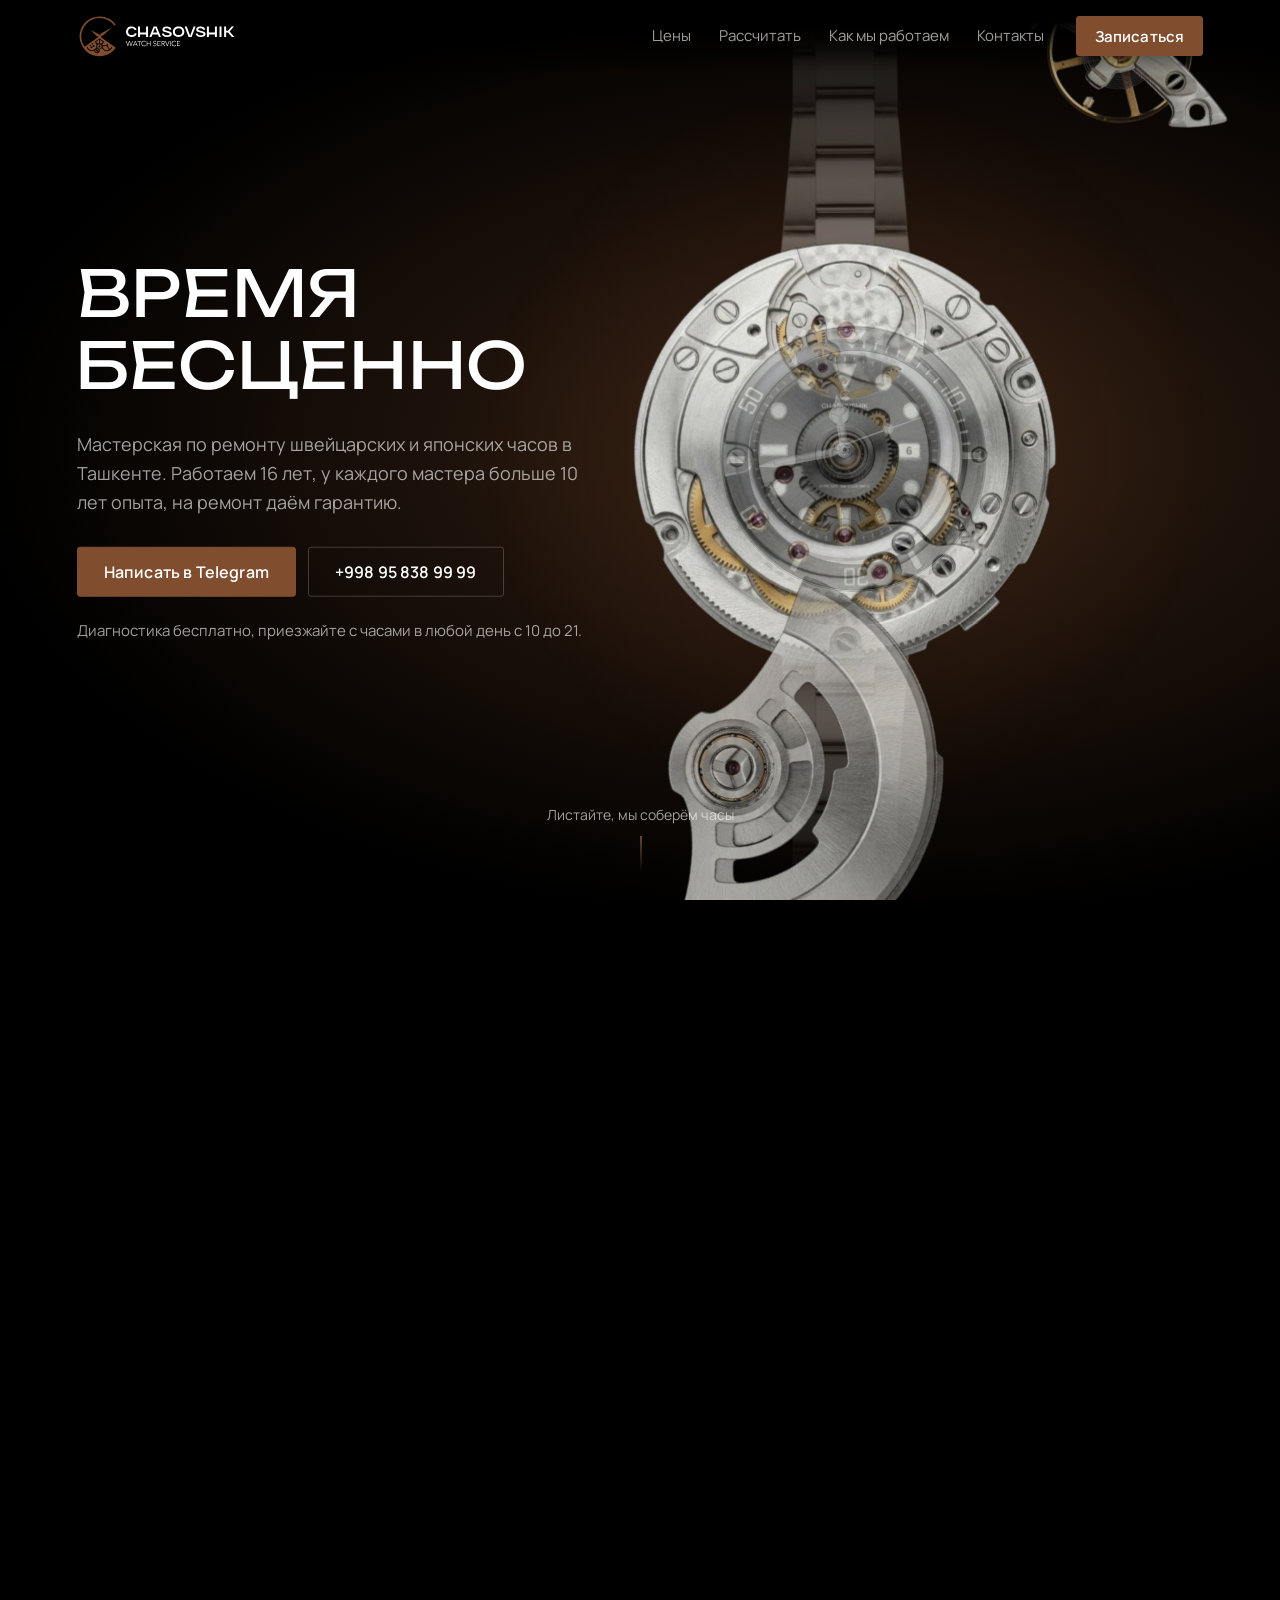
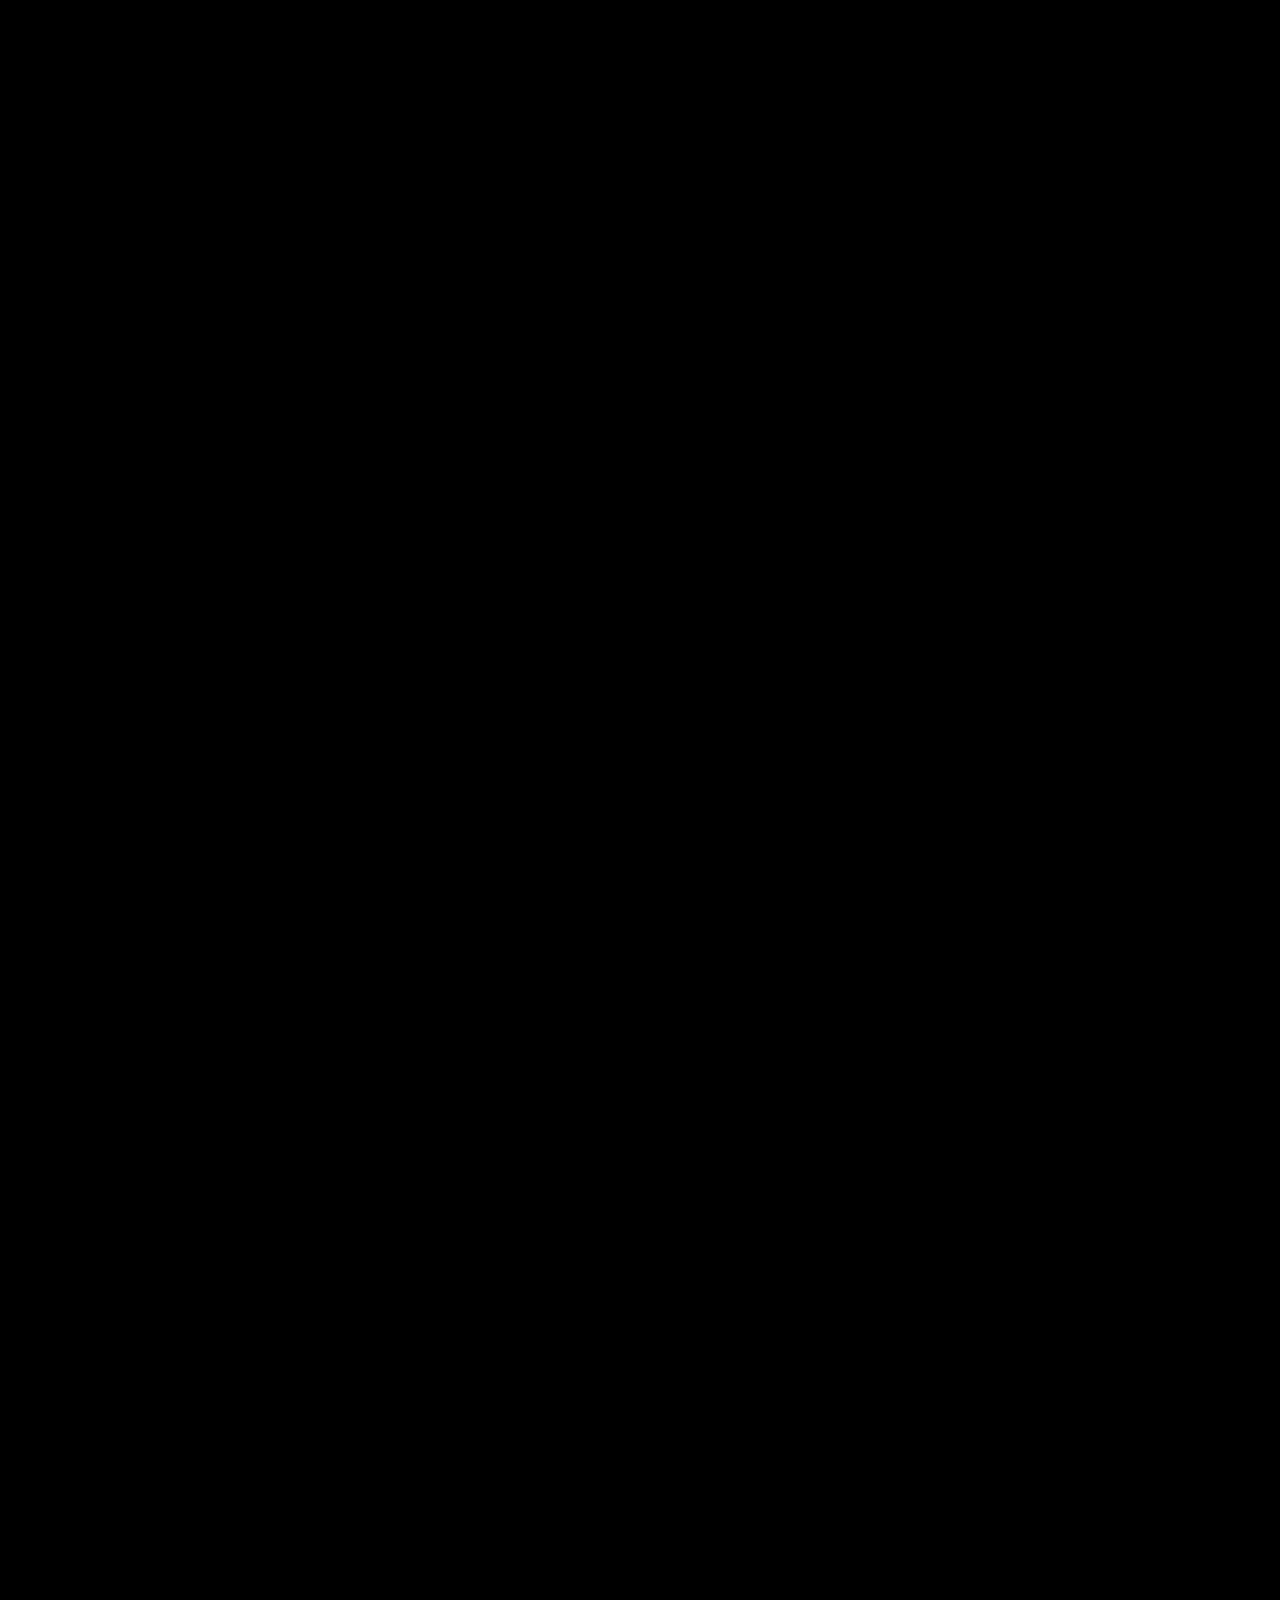
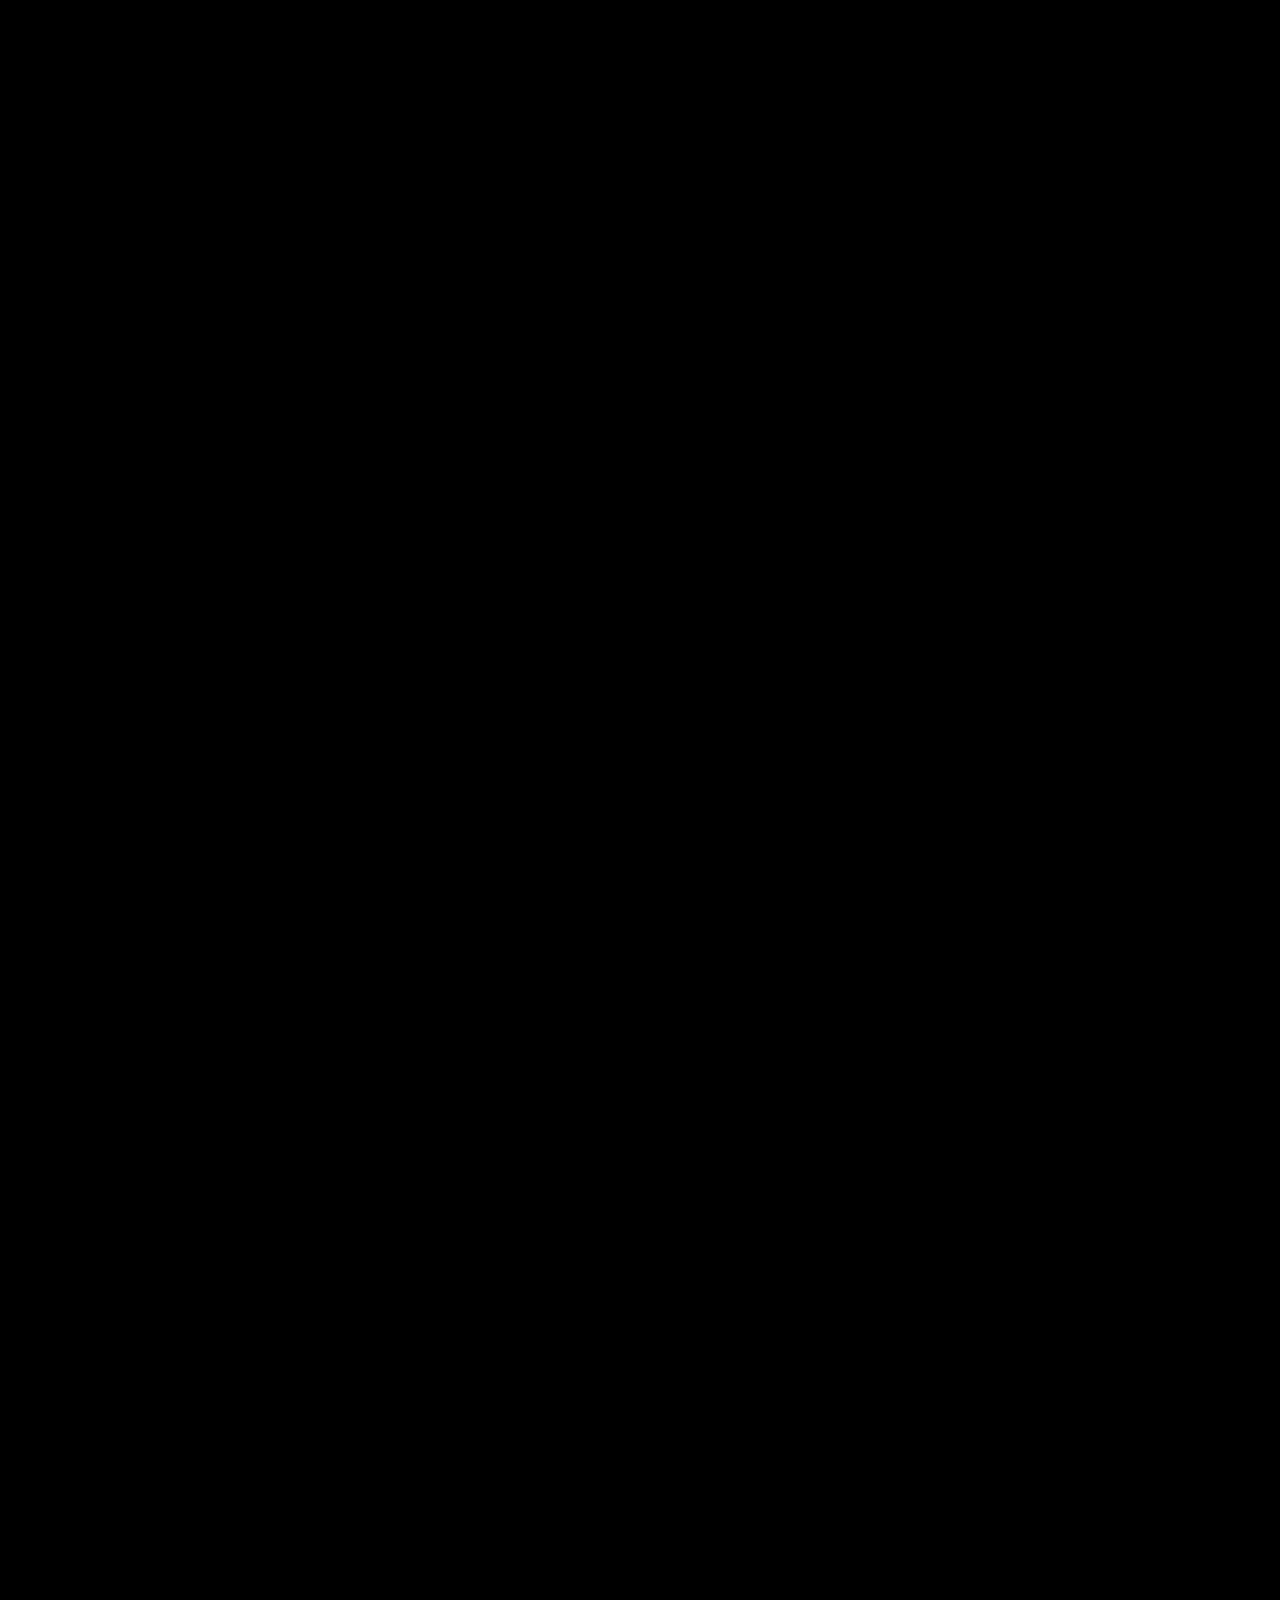
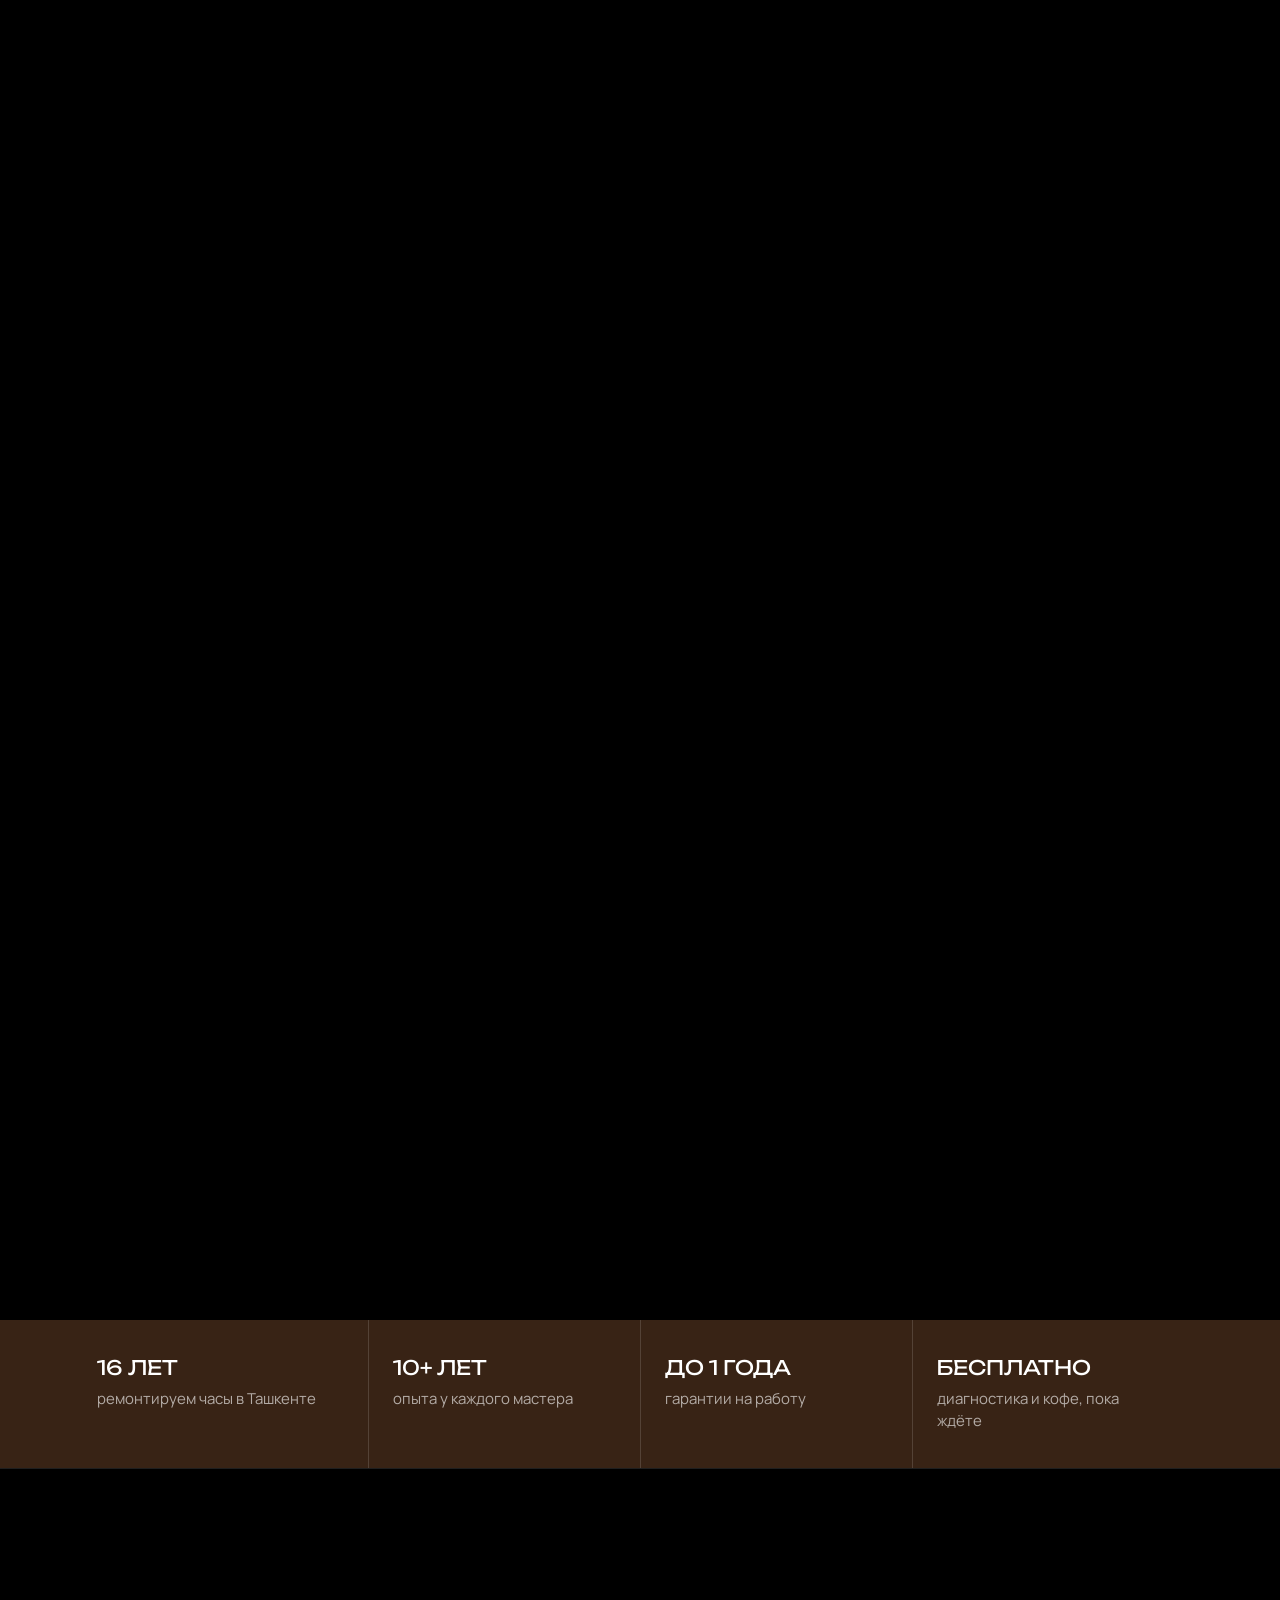
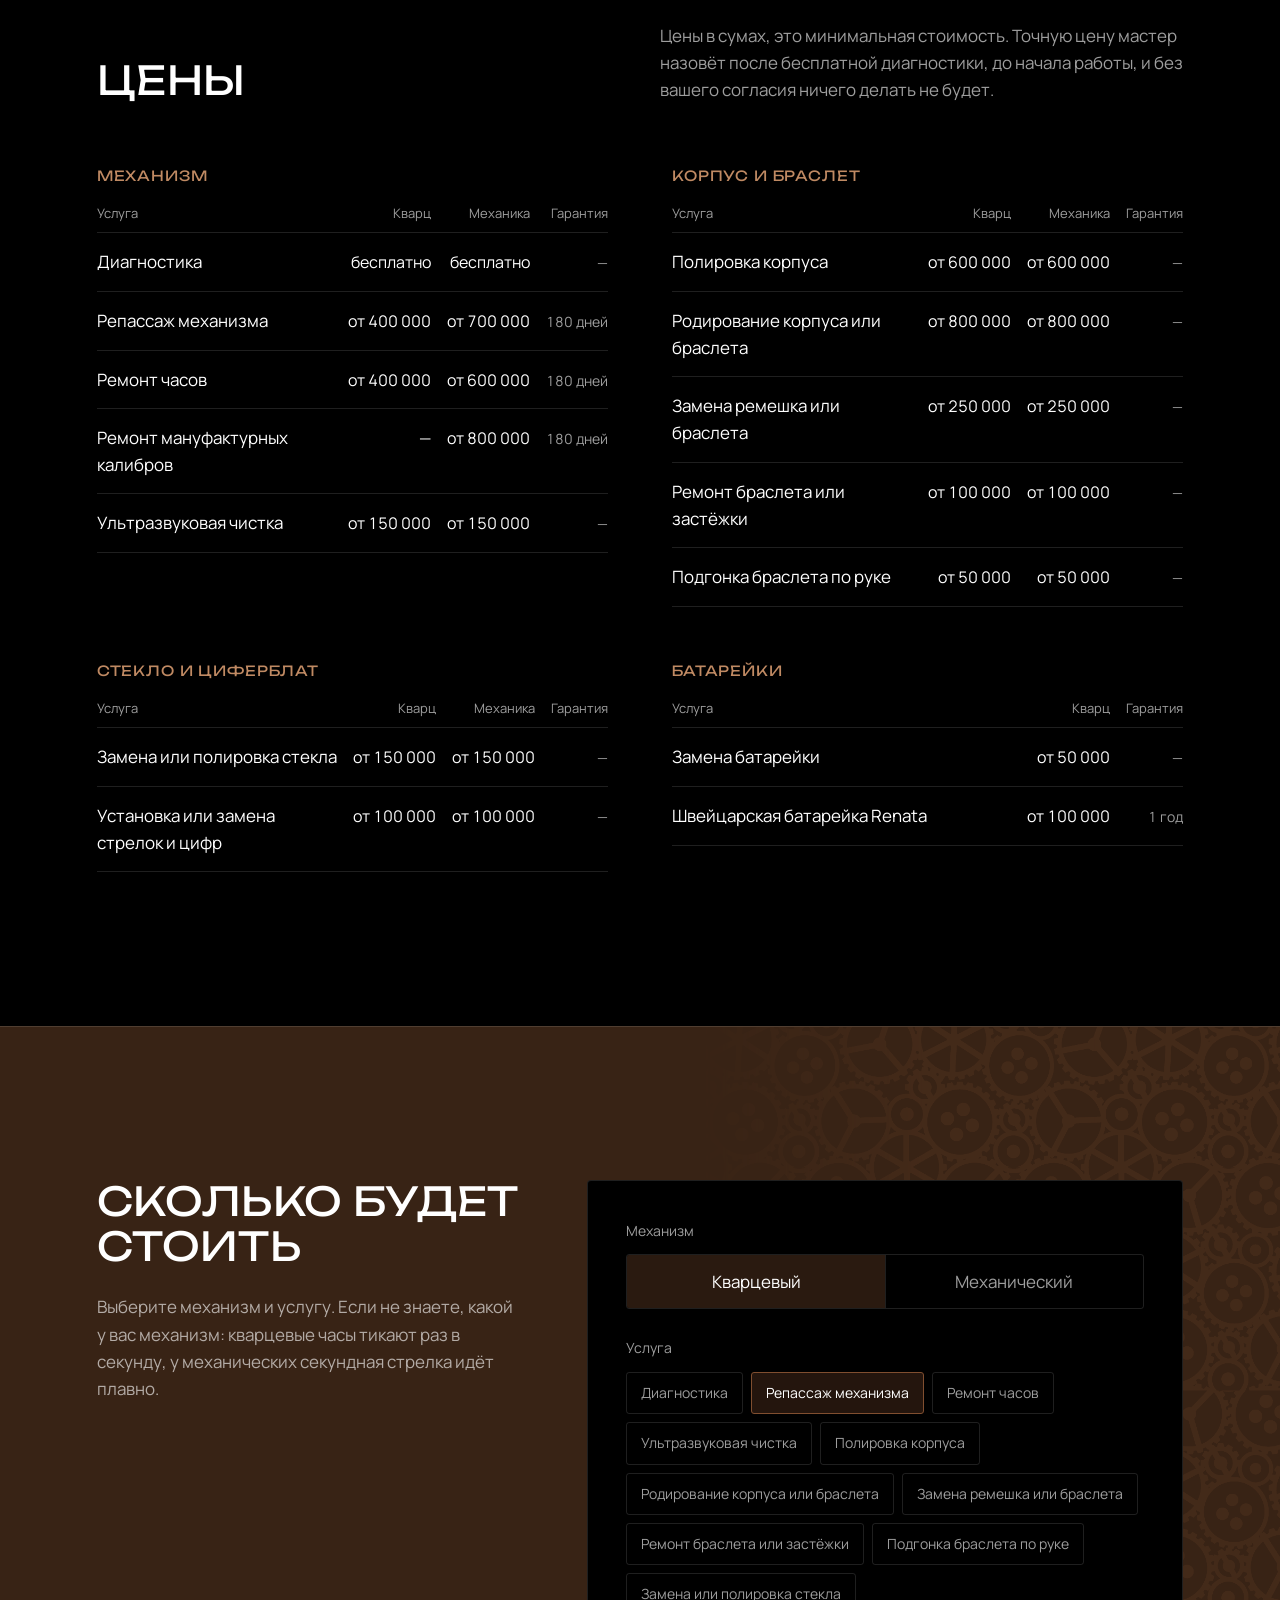
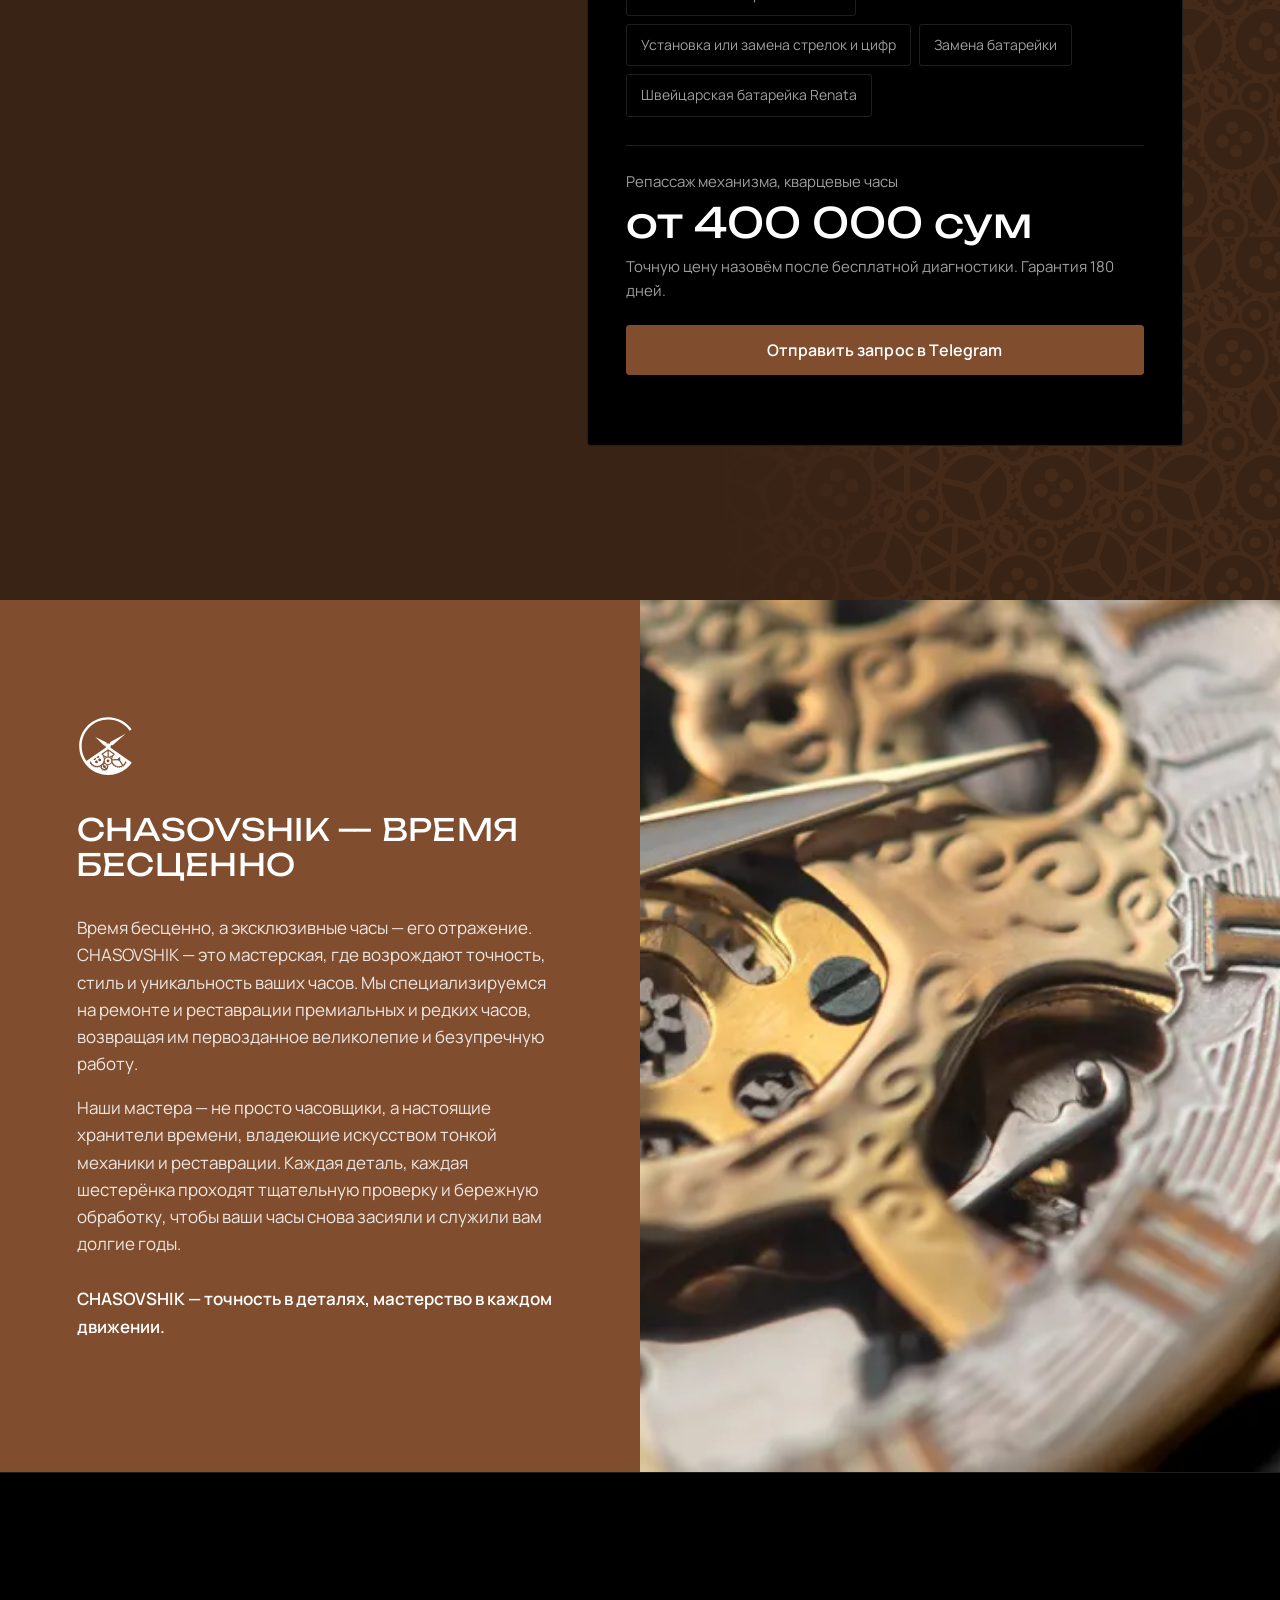
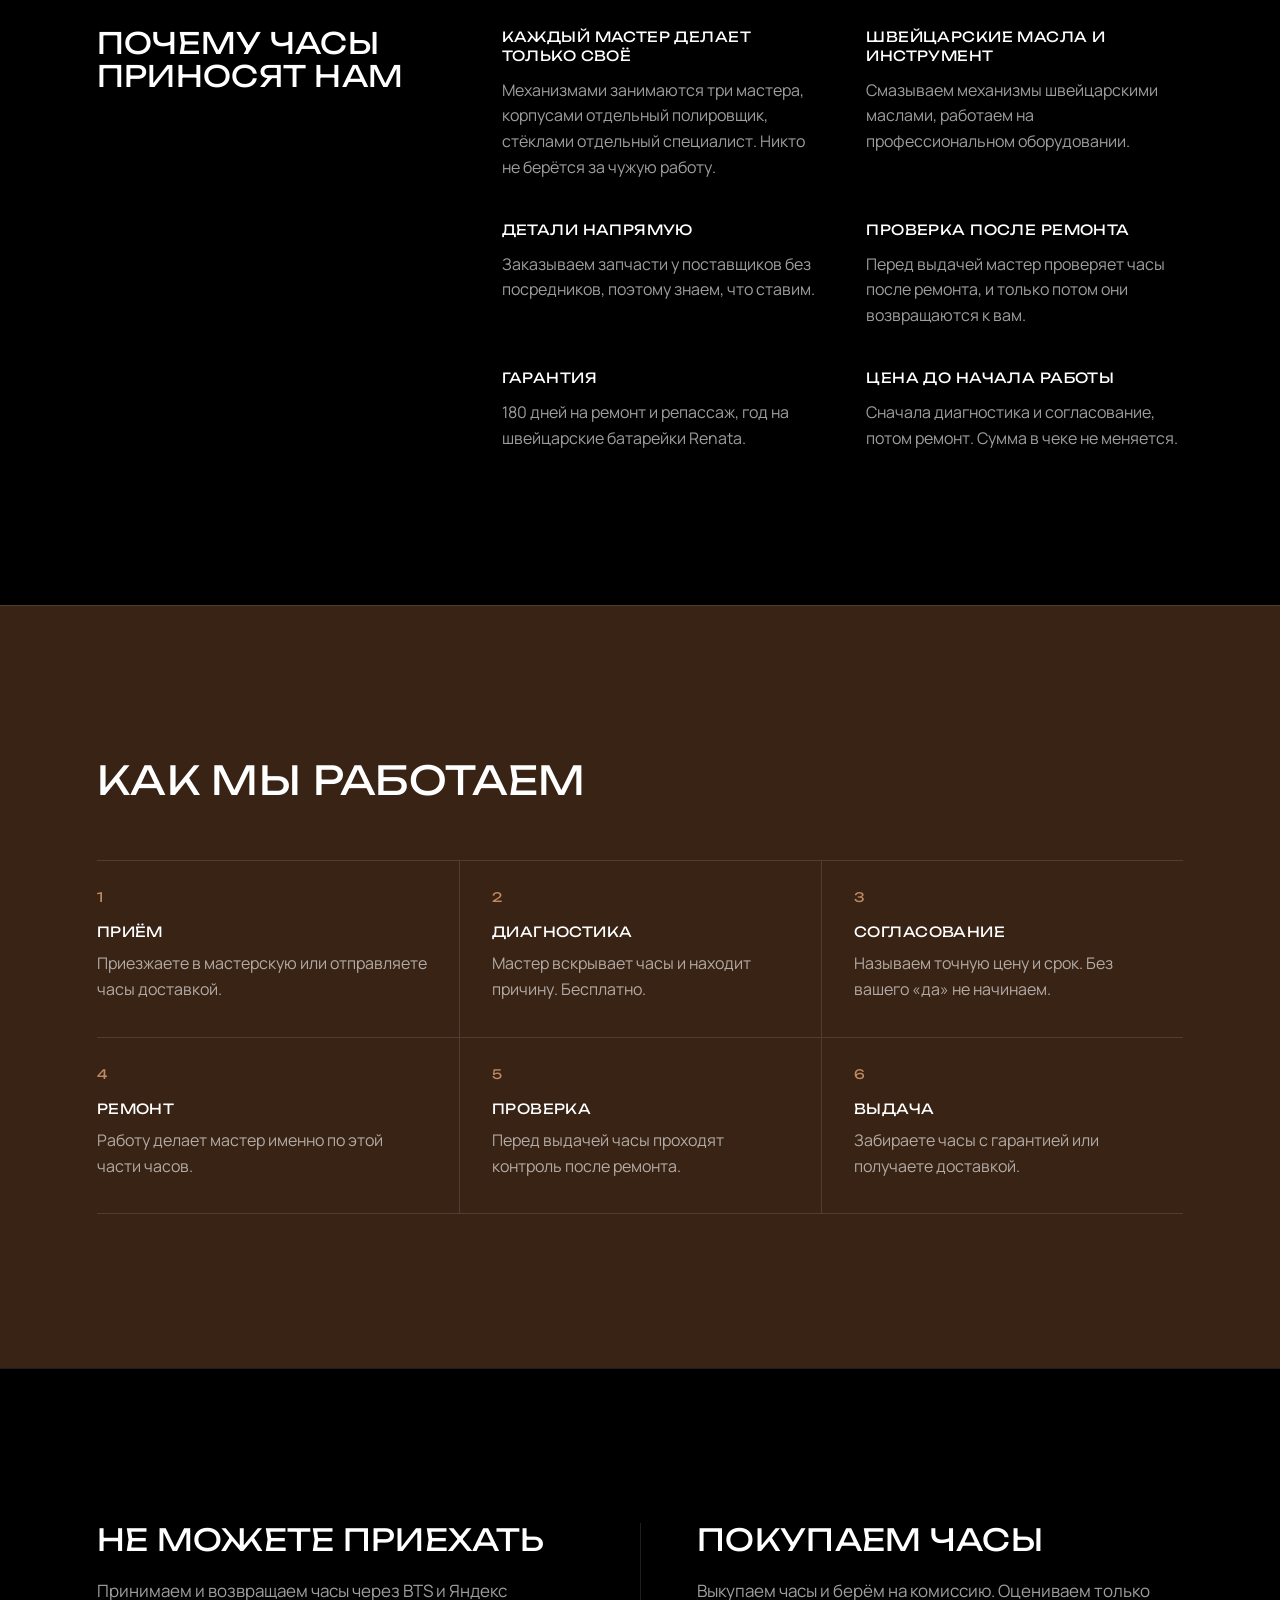
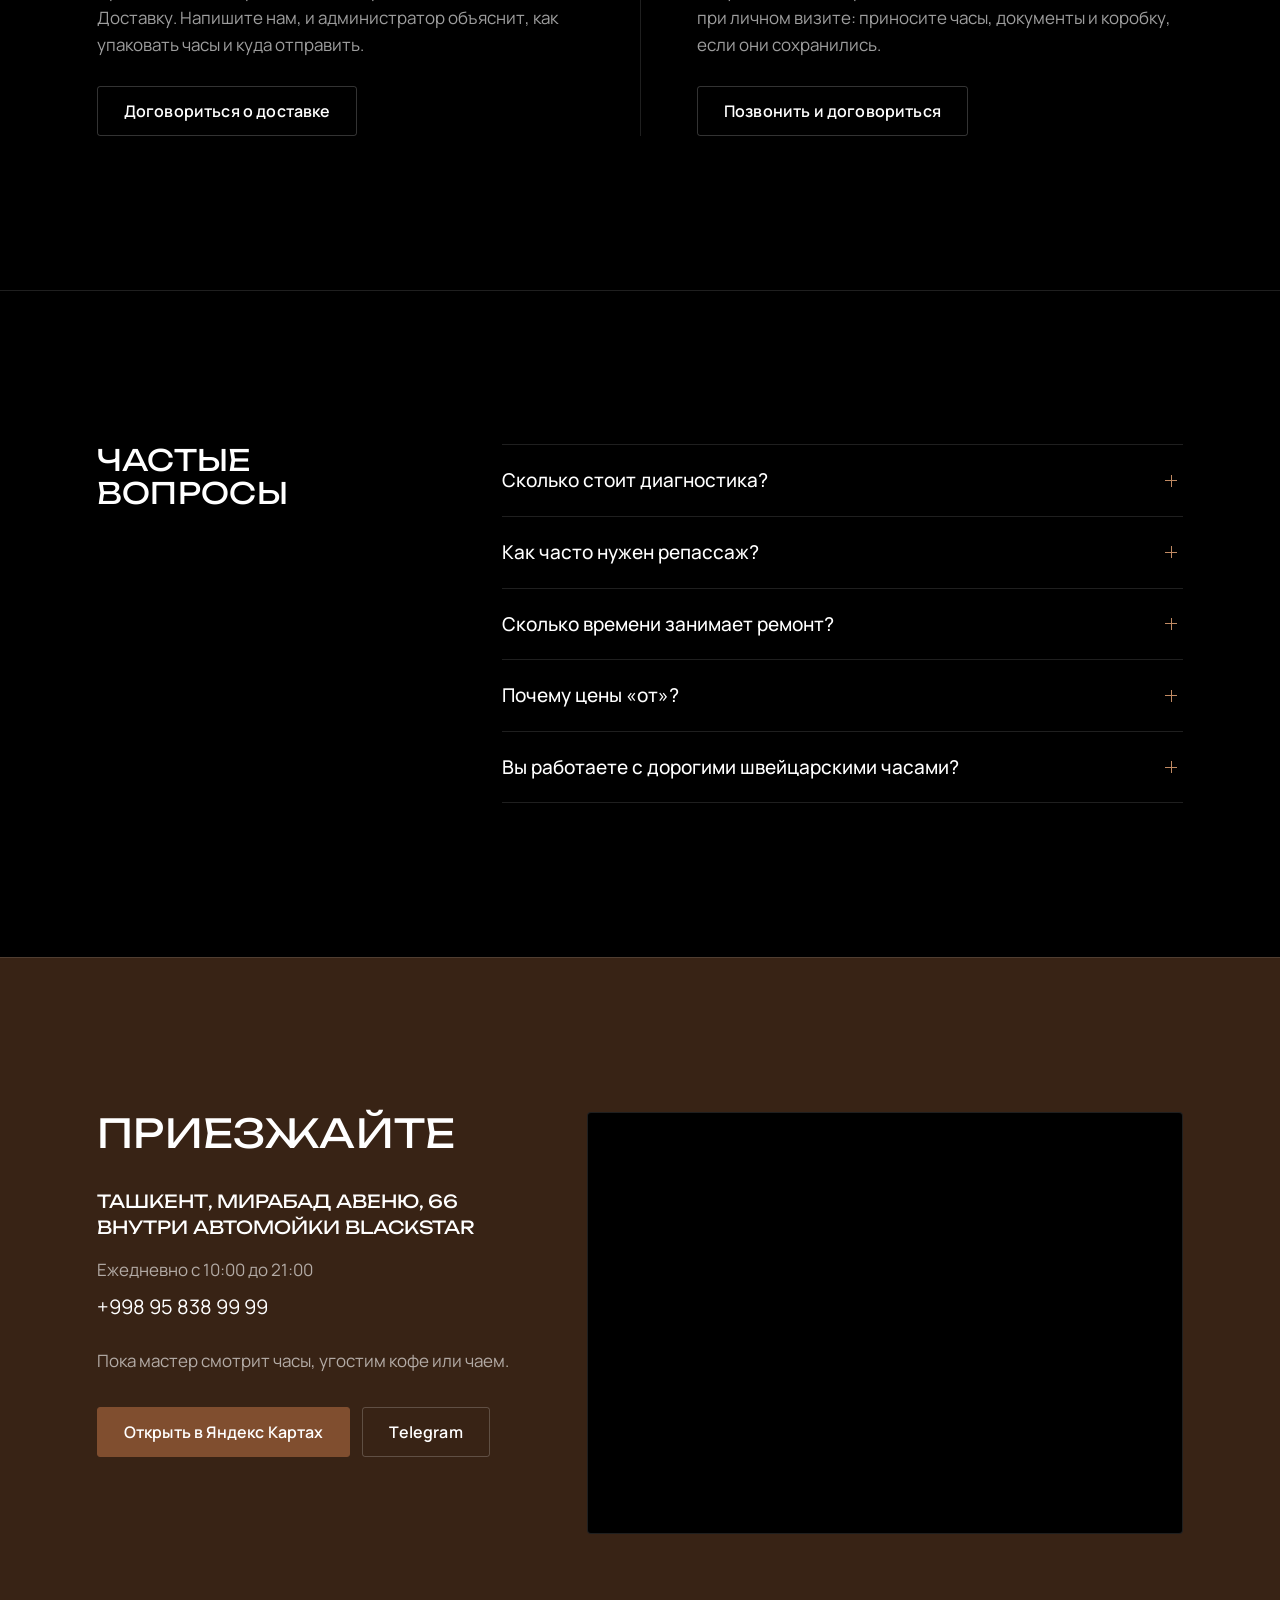
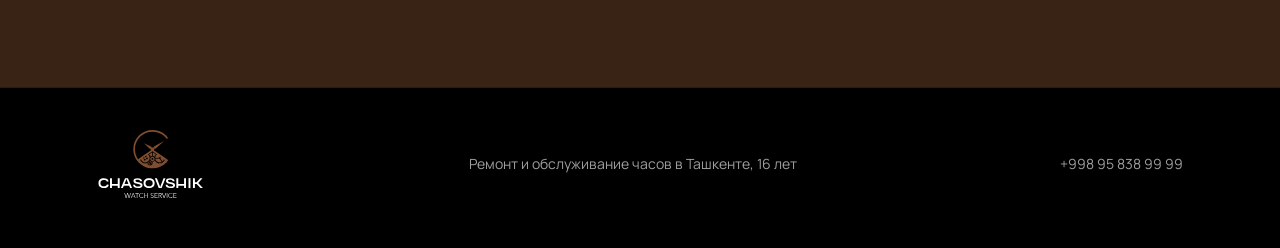
==== commit f5c9380e: "Загрузка: только полоса и проценты, стили вшиты в страницу; сброс кеша CSS/JS Co-Authored-By: Claude" ====
--- a/index.html
+++ b/index.html
@@ -15,7 +15,15 @@
 <link rel="preload" href="assets/fonts/manrope-cyrillic-400-normal.woff2?v=2" as="font" type="font/woff2" crossorigin>
 <link rel="preload" as="image" href="assets/watch/case.avif" type="image/avif">
 <link rel="preload" as="image" href="assets/watch/dial_black.avif" type="image/avif">
-<link rel="stylesheet" href="css/style.css">
+<style>
+body.is-loading{overflow:hidden}
+.loader{position:fixed;inset:0;z-index:100;background:#000;display:flex;flex-direction:column;align-items:center;justify-content:center;gap:14px;transition:opacity .6s ease,visibility .6s}
+.loader.is-done{opacity:0;visibility:hidden}
+.loader-bar{width:180px;height:1px;background:rgba(255,255,255,.14);overflow:hidden}
+.loader-bar span{display:block;height:100%;width:0;background:#c08a63;transition:width .25s ease}
+.loader-pct{margin:0;font:400 12px/1 system-ui,-apple-system,'Segoe UI',Arial,sans-serif;letter-spacing:.12em;color:rgba(255,255,255,.55);font-variant-numeric:tabular-nums}
+</style>
+<link rel="stylesheet" href="css/style.css?v=5">
 <script type="application/ld+json">
 {
   "@context": "https://schema.org",
@@ -102,9 +110,9 @@
 <path class="lg-word" fill-rule="nonzero" d="M 259.25 198.75C259.35 199.63 259.84 200.37 260.72 200.94C261.59 201.52 262.84 201.81 264.47 201.81C265.75 201.81 266.85 201.65 267.74 201.33C268.64 201.01 269.09 200.52 269.09 199.84C269.09 198.97 268.25 198.33 266.58 197.94L261.31 196.61C258.35 195.87 256.88 194.39 256.88 192.16C256.88 190.56 257.55 189.36 258.89 188.56C260.24 187.76 261.93 187.37 263.98 187.37C266.17 187.37 267.97 187.82 269.39 188.73C270.80 189.64 271.59 190.93 271.76 192.60L268.64 192.75C268.53 192.01 268.06 191.38 267.23 190.86C266.41 190.35 265.28 190.09 263.85 190.09C262.78 190.09 261.90 190.25 261.21 190.58C260.53 190.90 260.19 191.36 260.19 191.94C260.19 192.80 260.98 193.41 262.58 193.79L267.52 195.00C269.19 195.41 270.42 195.96 271.21 196.65C272.00 197.33 272.39 198.30 272.39 199.53C272.39 201.21 271.69 202.46 270.28 203.29C268.88 204.12 266.94 204.53 264.47 204.53C259.20 204.53 256.42 202.64 256.14 198.84ZM 259.25 198.75 "/>
 <path class="lg-word" fill-rule="nonzero" d="M 287.98 187.37L291.28 187.37L291.28 204.53L287.98 204.53L287.98 200.39L277.97 200.39L277.97 204.53L274.67 204.53L274.67 187.37L277.97 187.37L277.97 197.33L287.98 197.33ZM 287.98 187.37 "/></symbol>
 </svg>
-<div class="loader" id="loader" role="status" aria-label="Загрузка">
-  <svg class="loader-logo" viewBox="0 0 186 124" aria-hidden="true"><use href="#logo-v"/></svg>
+<div class="loader" id="loader" role="status" aria-live="polite">
   <div class="loader-bar"><span id="loaderBar"></span></div>
+  <p class="loader-pct" id="loaderPct">0%</p>
 </div>
 <noscript><style>.loader { display: none; } body.is-loading { overflow: auto; }</style></noscript>
 
@@ -310,8 +318,8 @@
   <a class="js-tg" href="#" target="_blank" rel="noopener">Telegram</a>
 </div>
 
-<script src="js/data.js"></script>
-<script src="js/watch.js"></script>
-<script src="js/main.js"></script>
+<script src="js/data.js?v=5"></script>
+<script src="js/watch.js?v=5"></script>
+<script src="js/main.js?v=5"></script>
 </body>
 </html>
--- a/css/style.css
+++ b/css/style.css
@@ -310,19 +310,7 @@
 .foot-row { align-items: center; }
 
 
-/* ---------- экран загрузки ---------- */
-body.is-loading { overflow: hidden; }
-.loader {
-  position: fixed; inset: 0; z-index: 100; background: var(--black);
-  display: flex; flex-direction: column; align-items: center; justify-content: center; gap: 36px;
-  transition: opacity .7s ease, visibility .7s;
-}
-.loader.is-done { opacity: 0; visibility: hidden; }
-.loader-logo { width: 150px; height: auto; animation: loaderIn 1.2s ease both; }
-.loader-bar { width: 160px; height: 1px; background: rgba(255, 255, 255, .12); overflow: hidden; }
-.loader-bar span { display: block; height: 100%; width: 0; background: var(--copper-txt); transition: width .3s ease; }
-@keyframes loaderIn { from { opacity: 0; transform: translateY(8px); } to { opacity: 1; transform: none; } }
-@media (prefers-reduced-motion: reduce) { .loader-logo { animation: none; } .loader { transition: none; } }
+/* экран загрузки — стили вшиты в <head> index.html */
 
 /* ---------- планшет и телефон ---------- */
 @media (max-width: 1080px) {
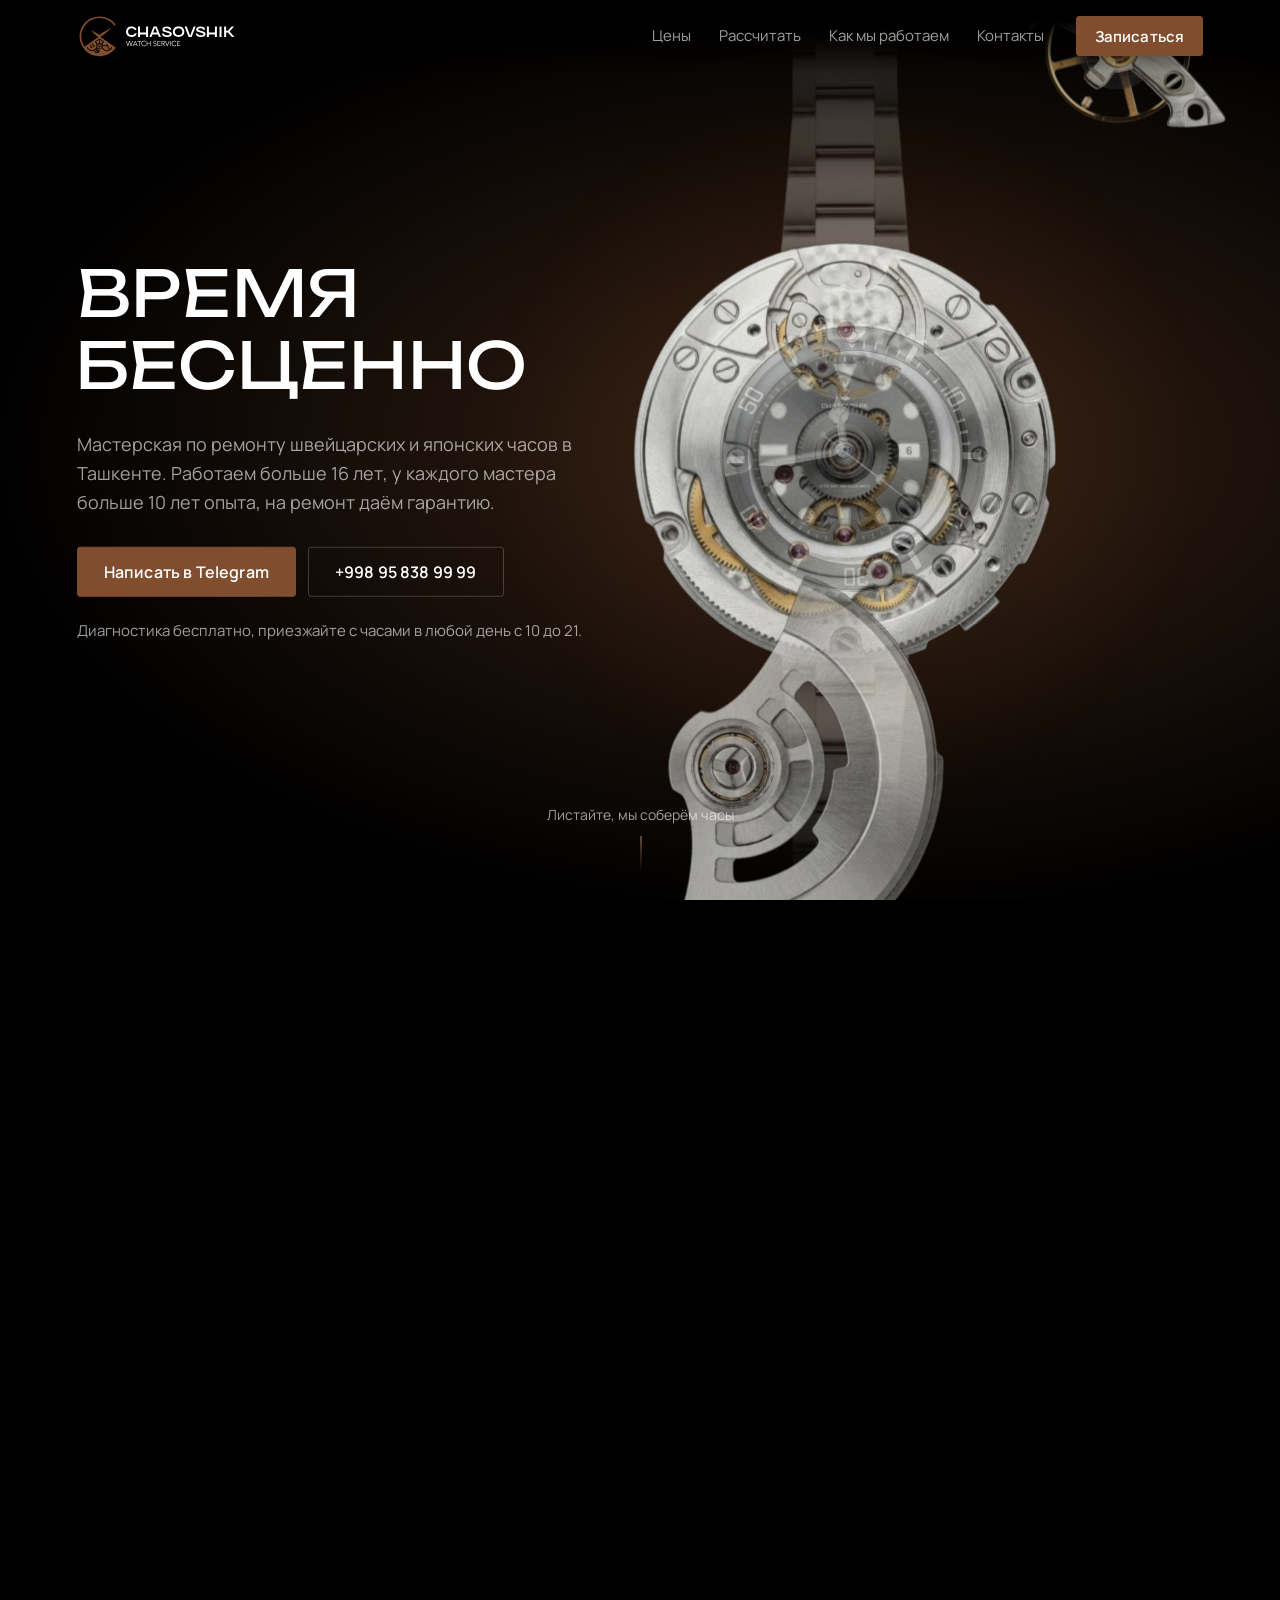
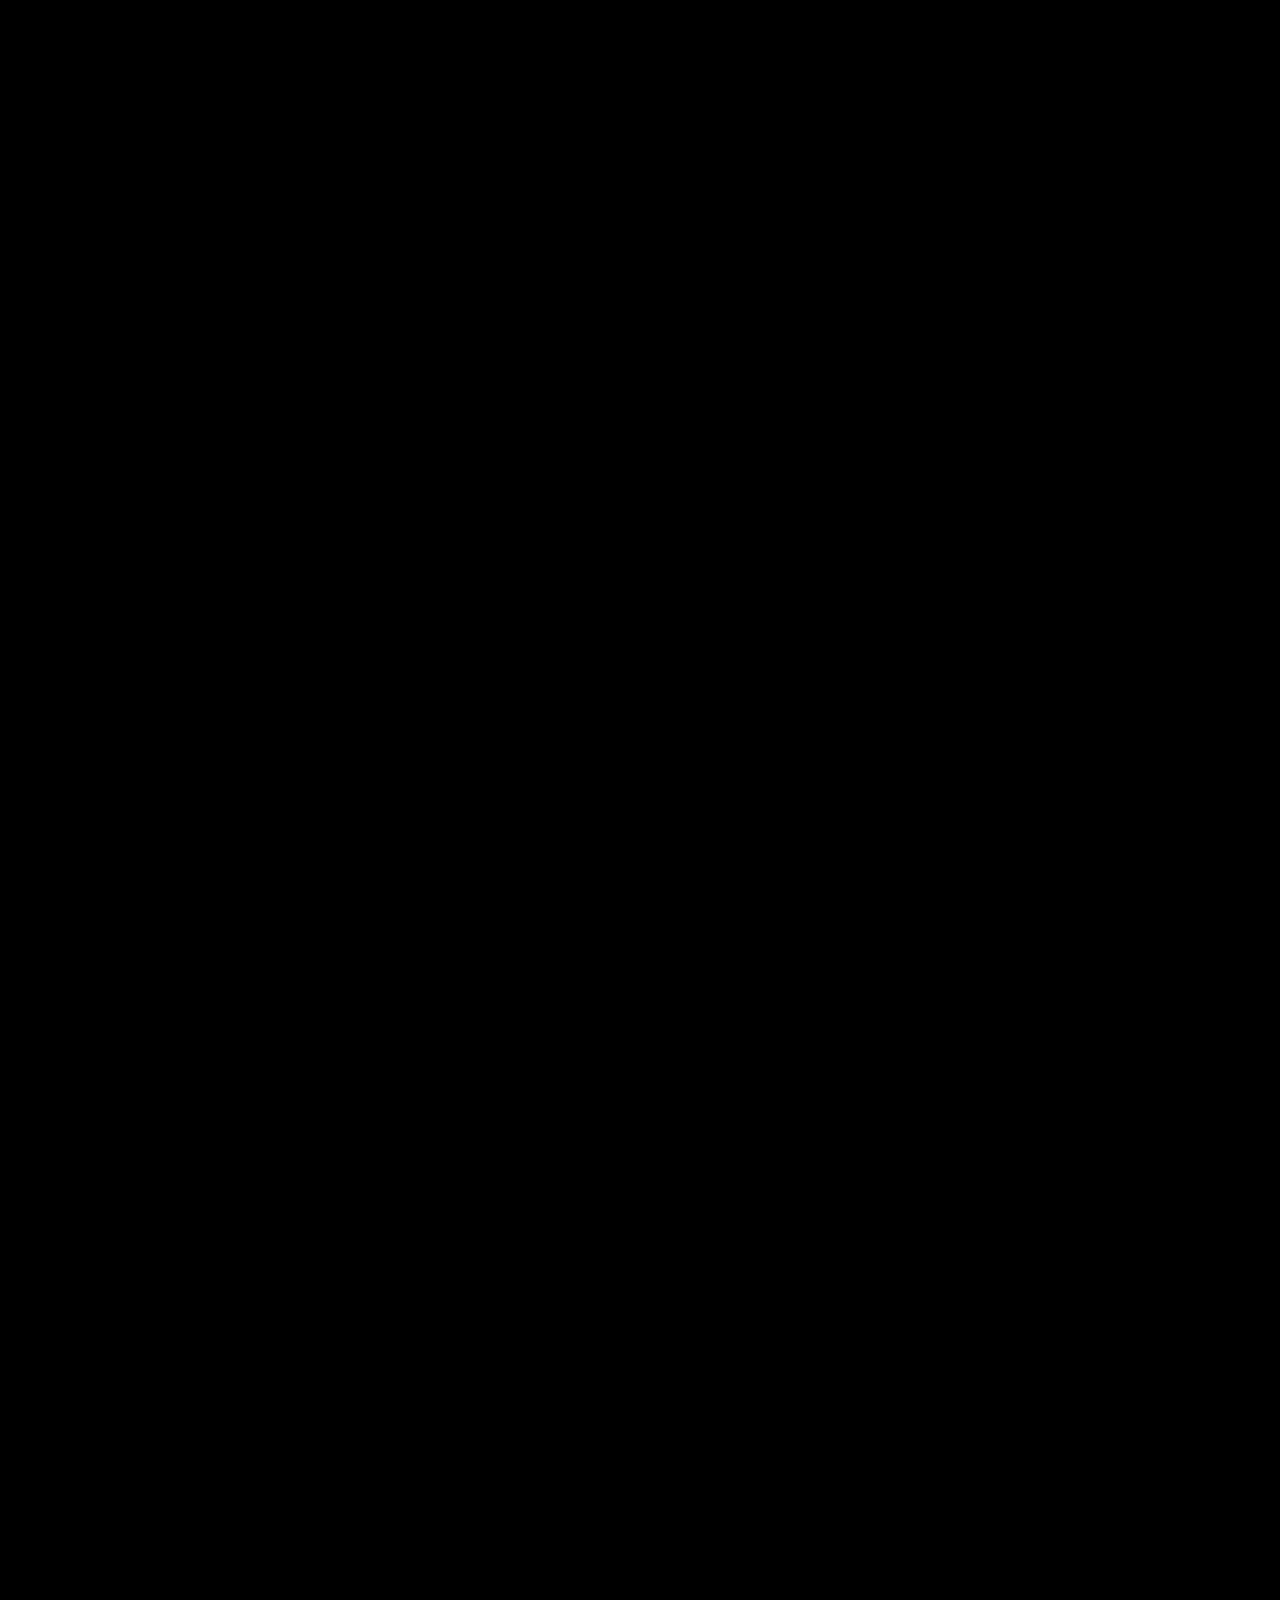
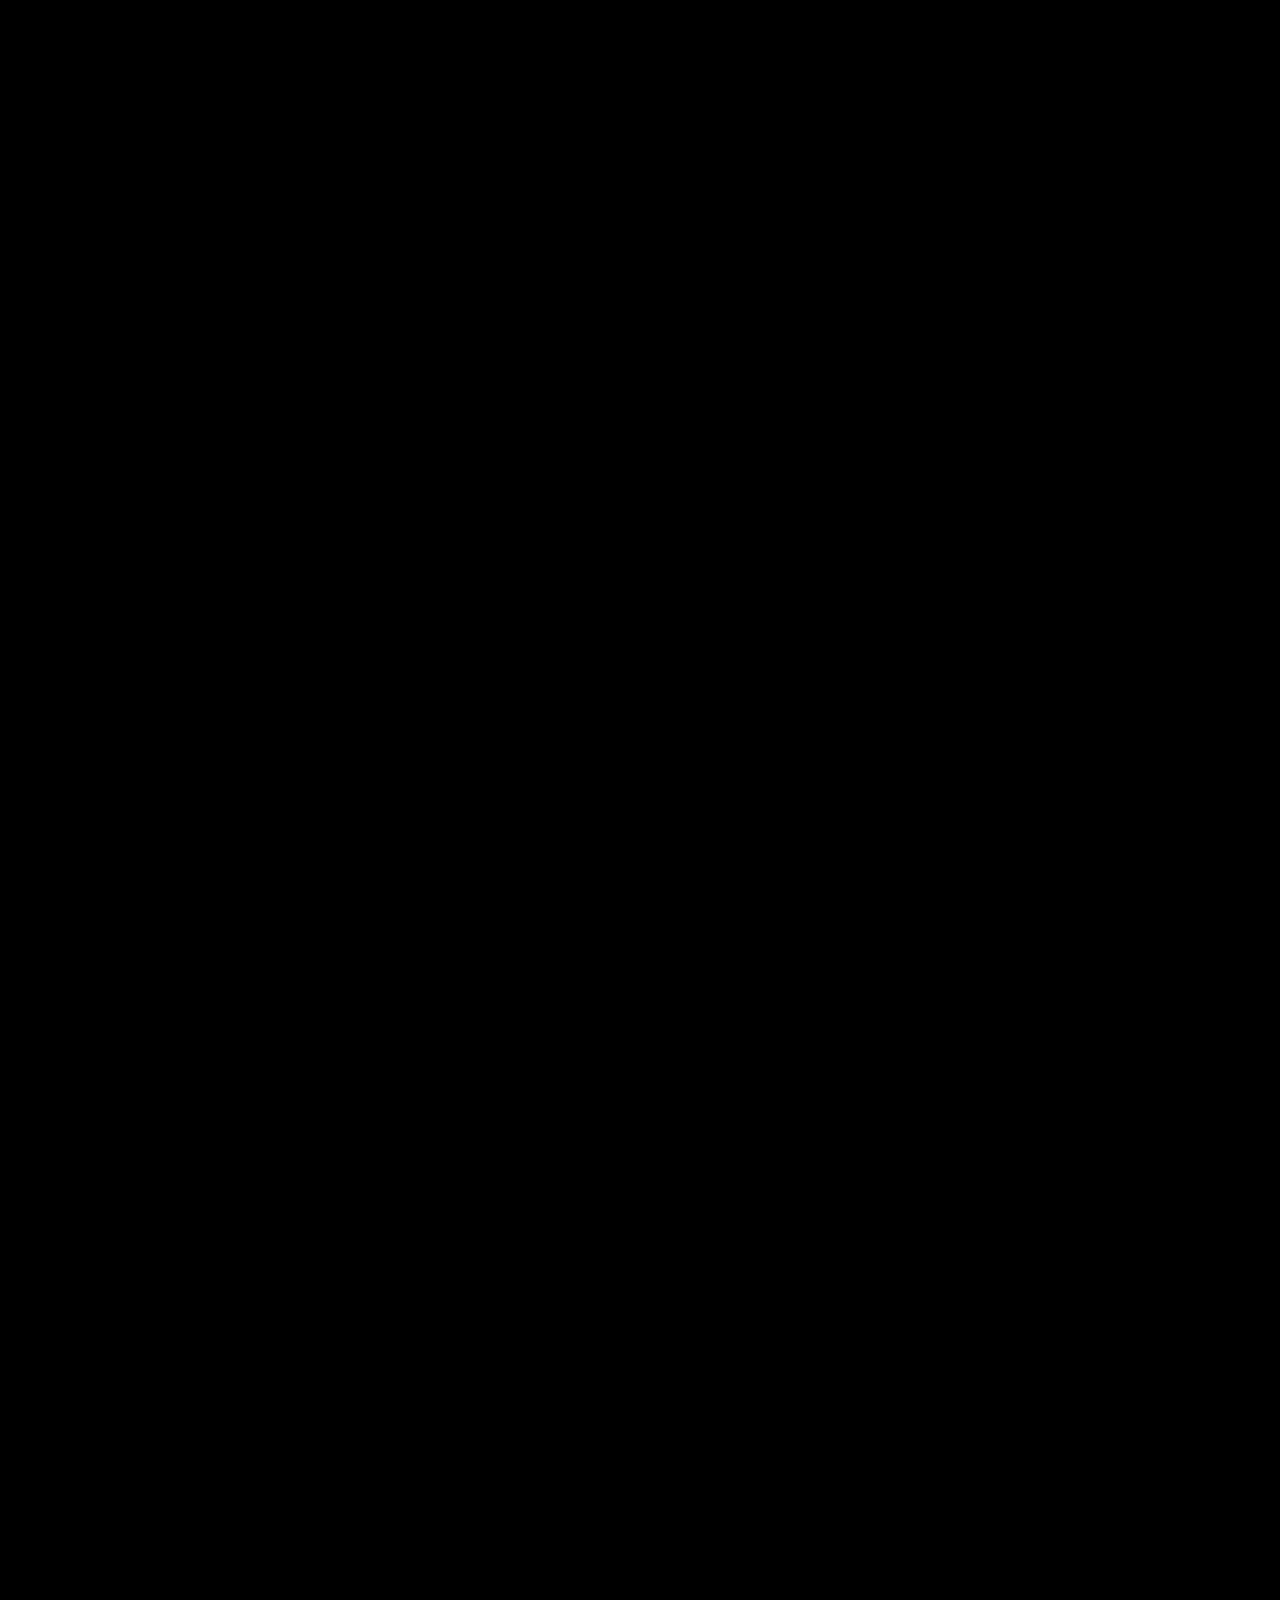
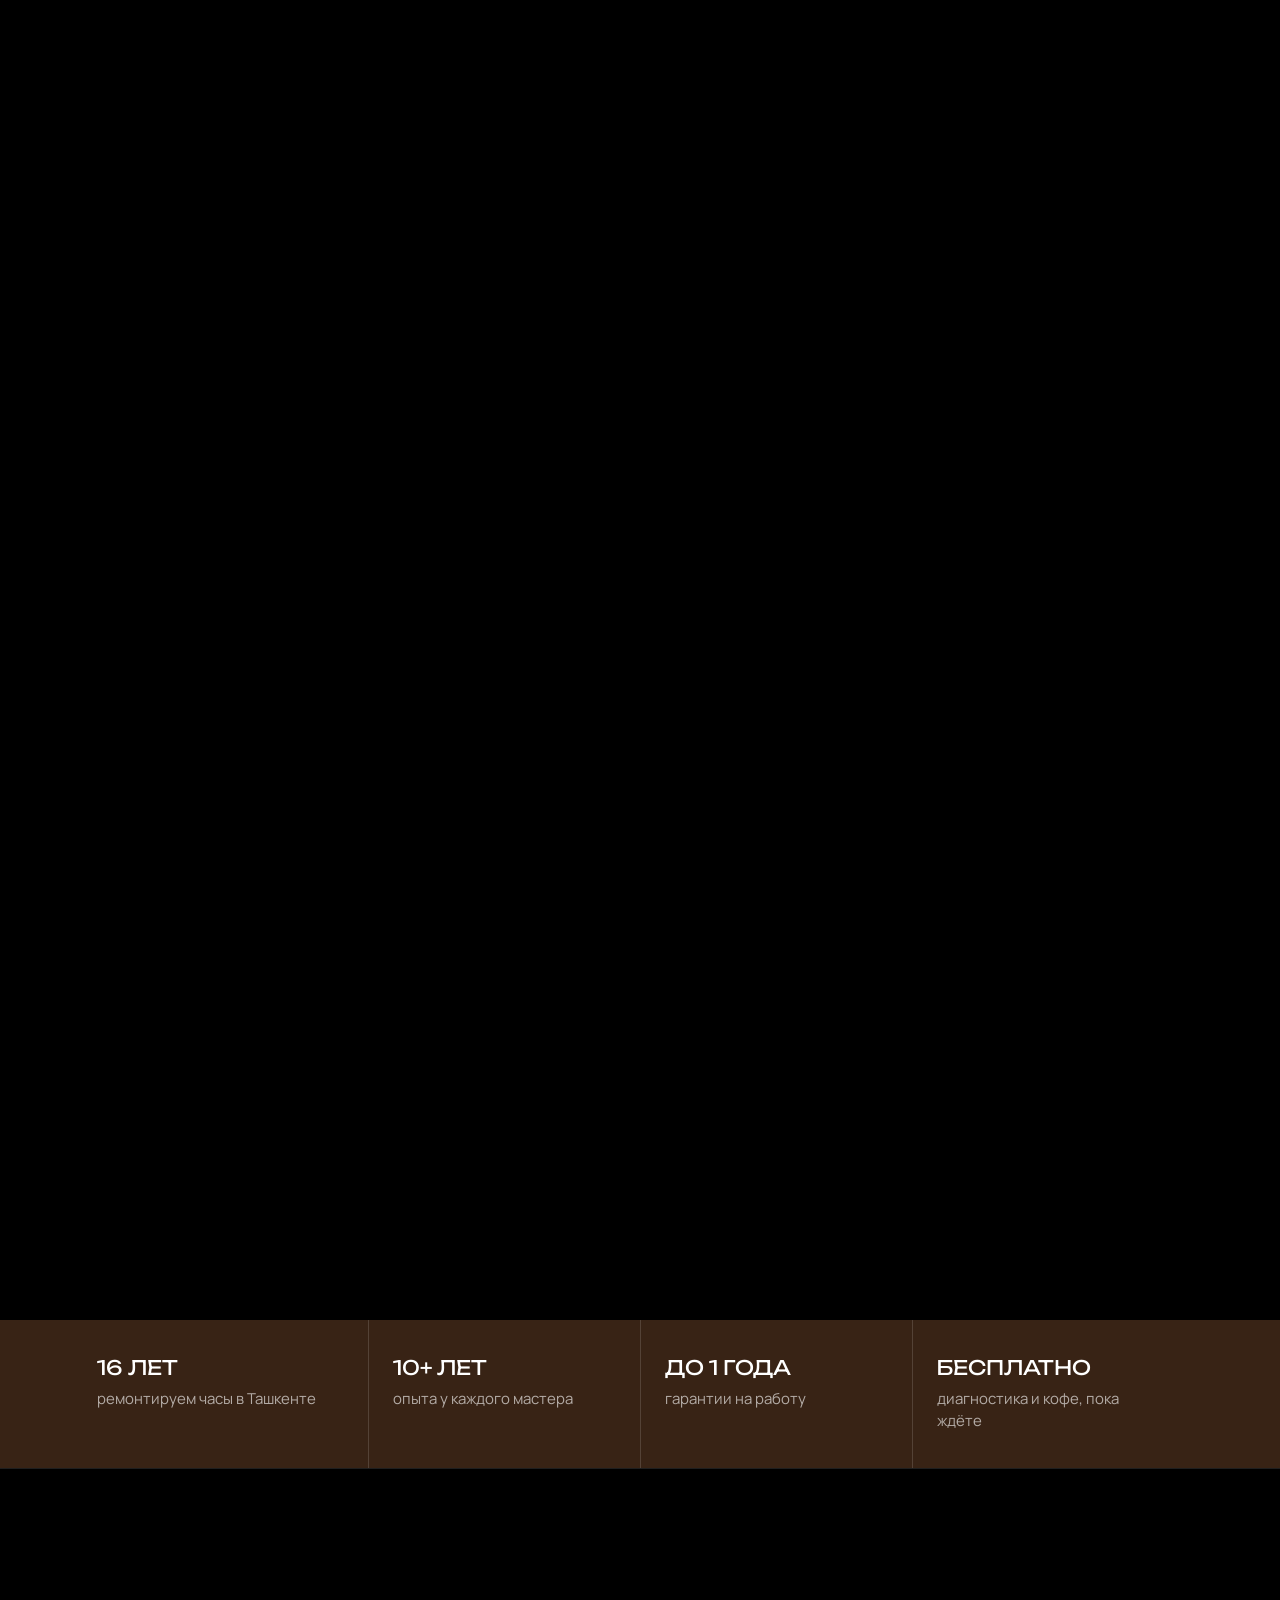
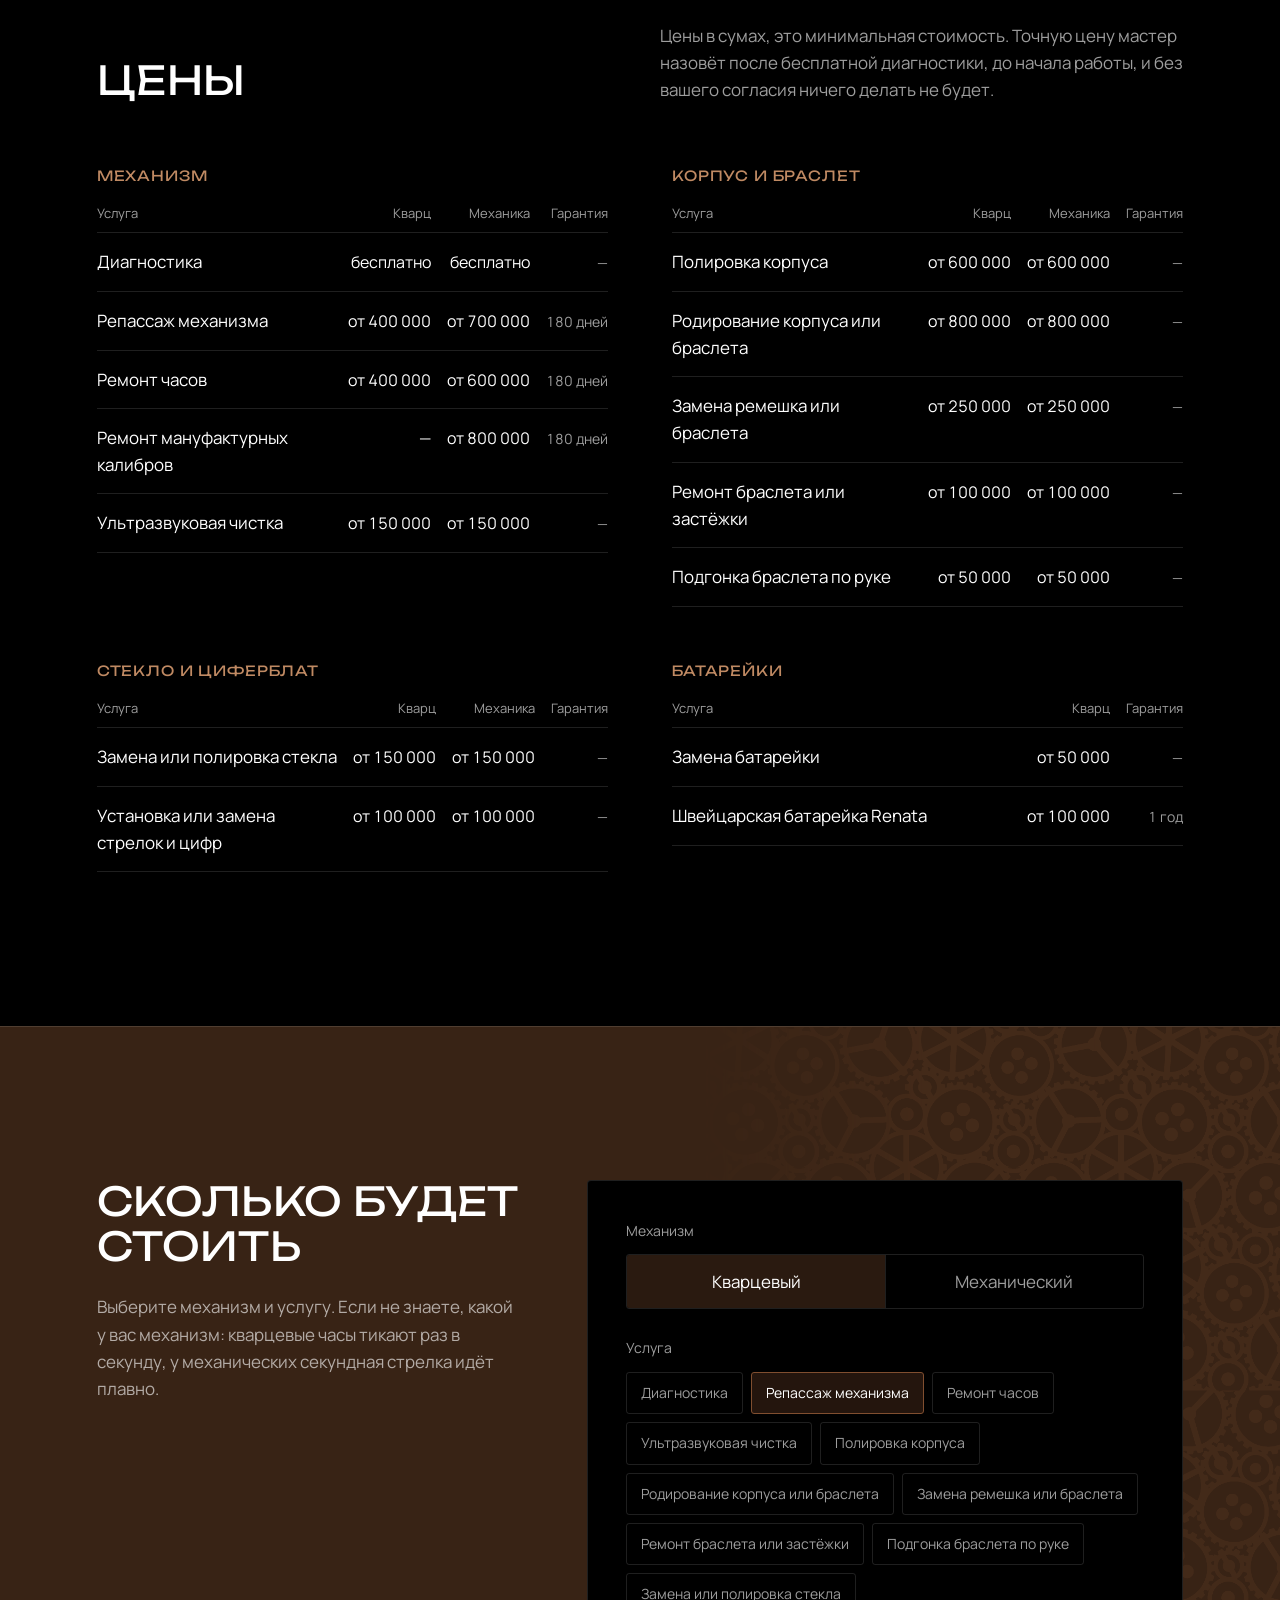
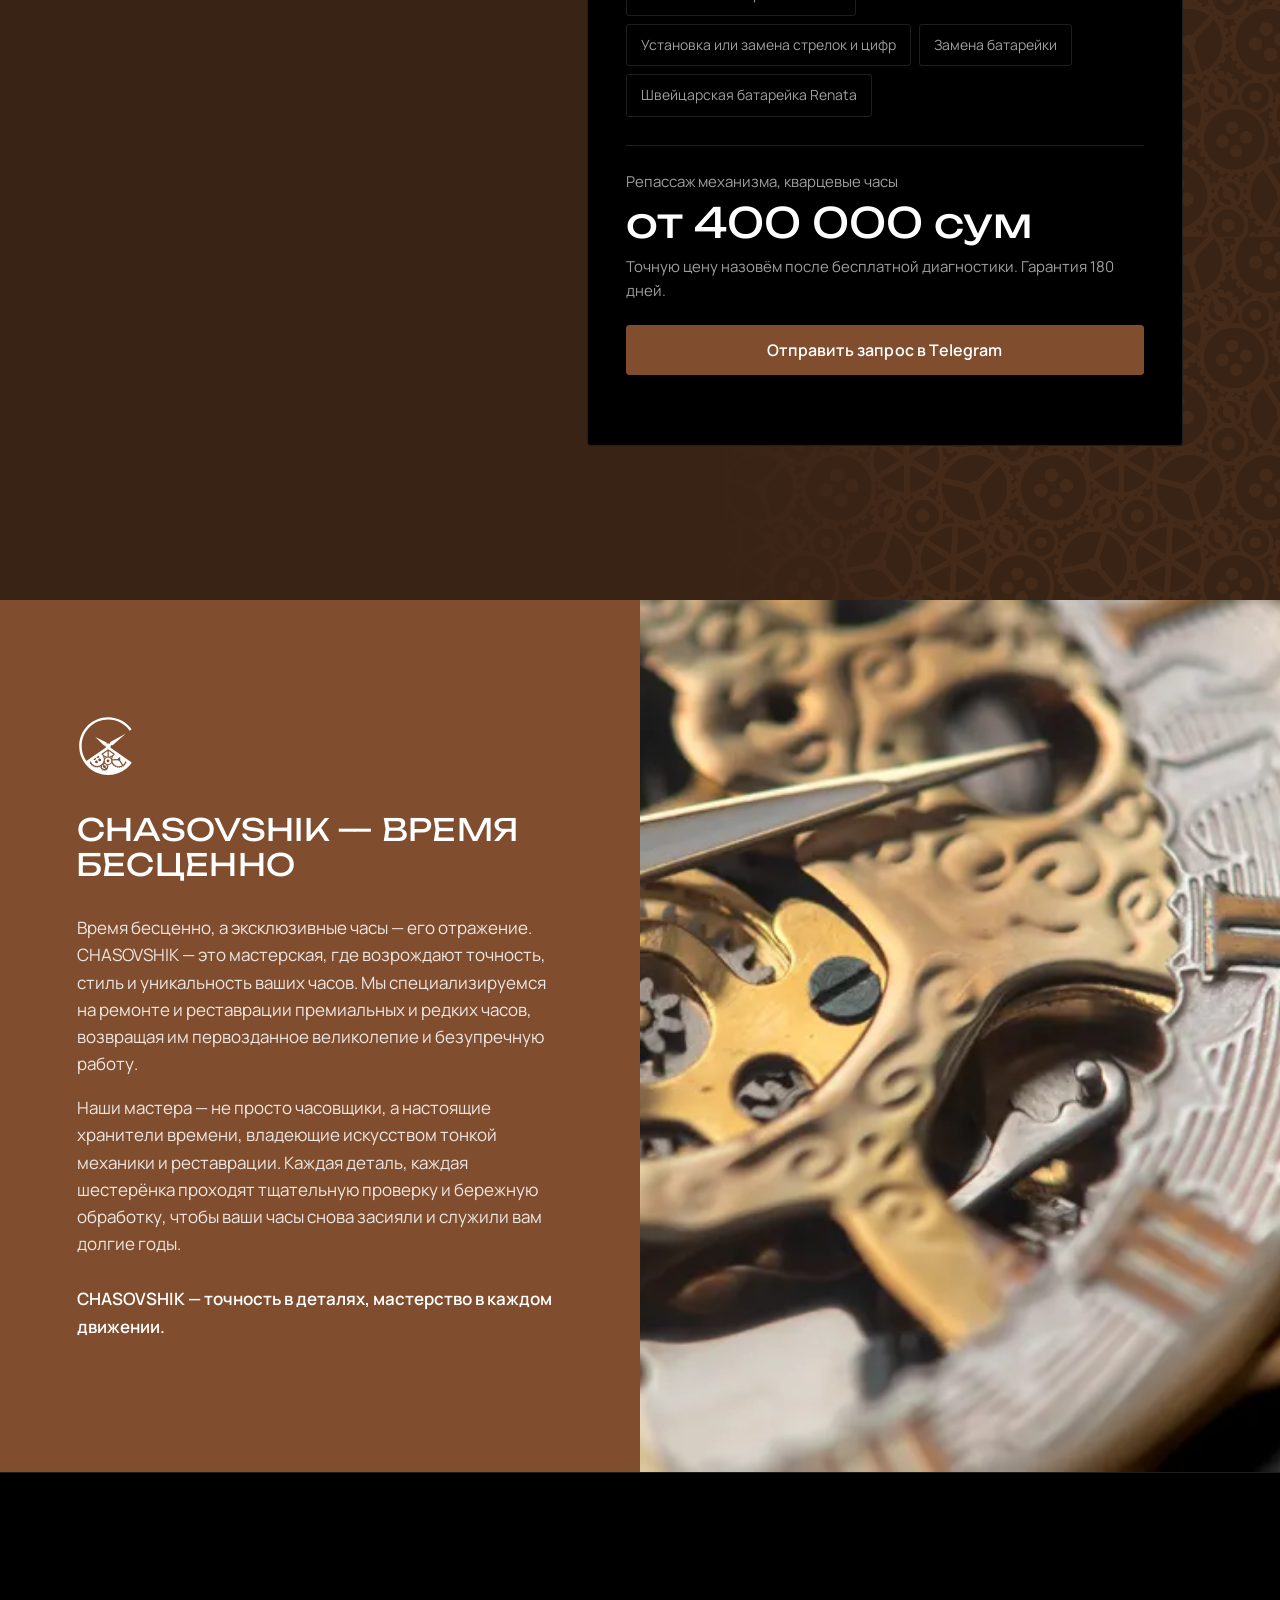
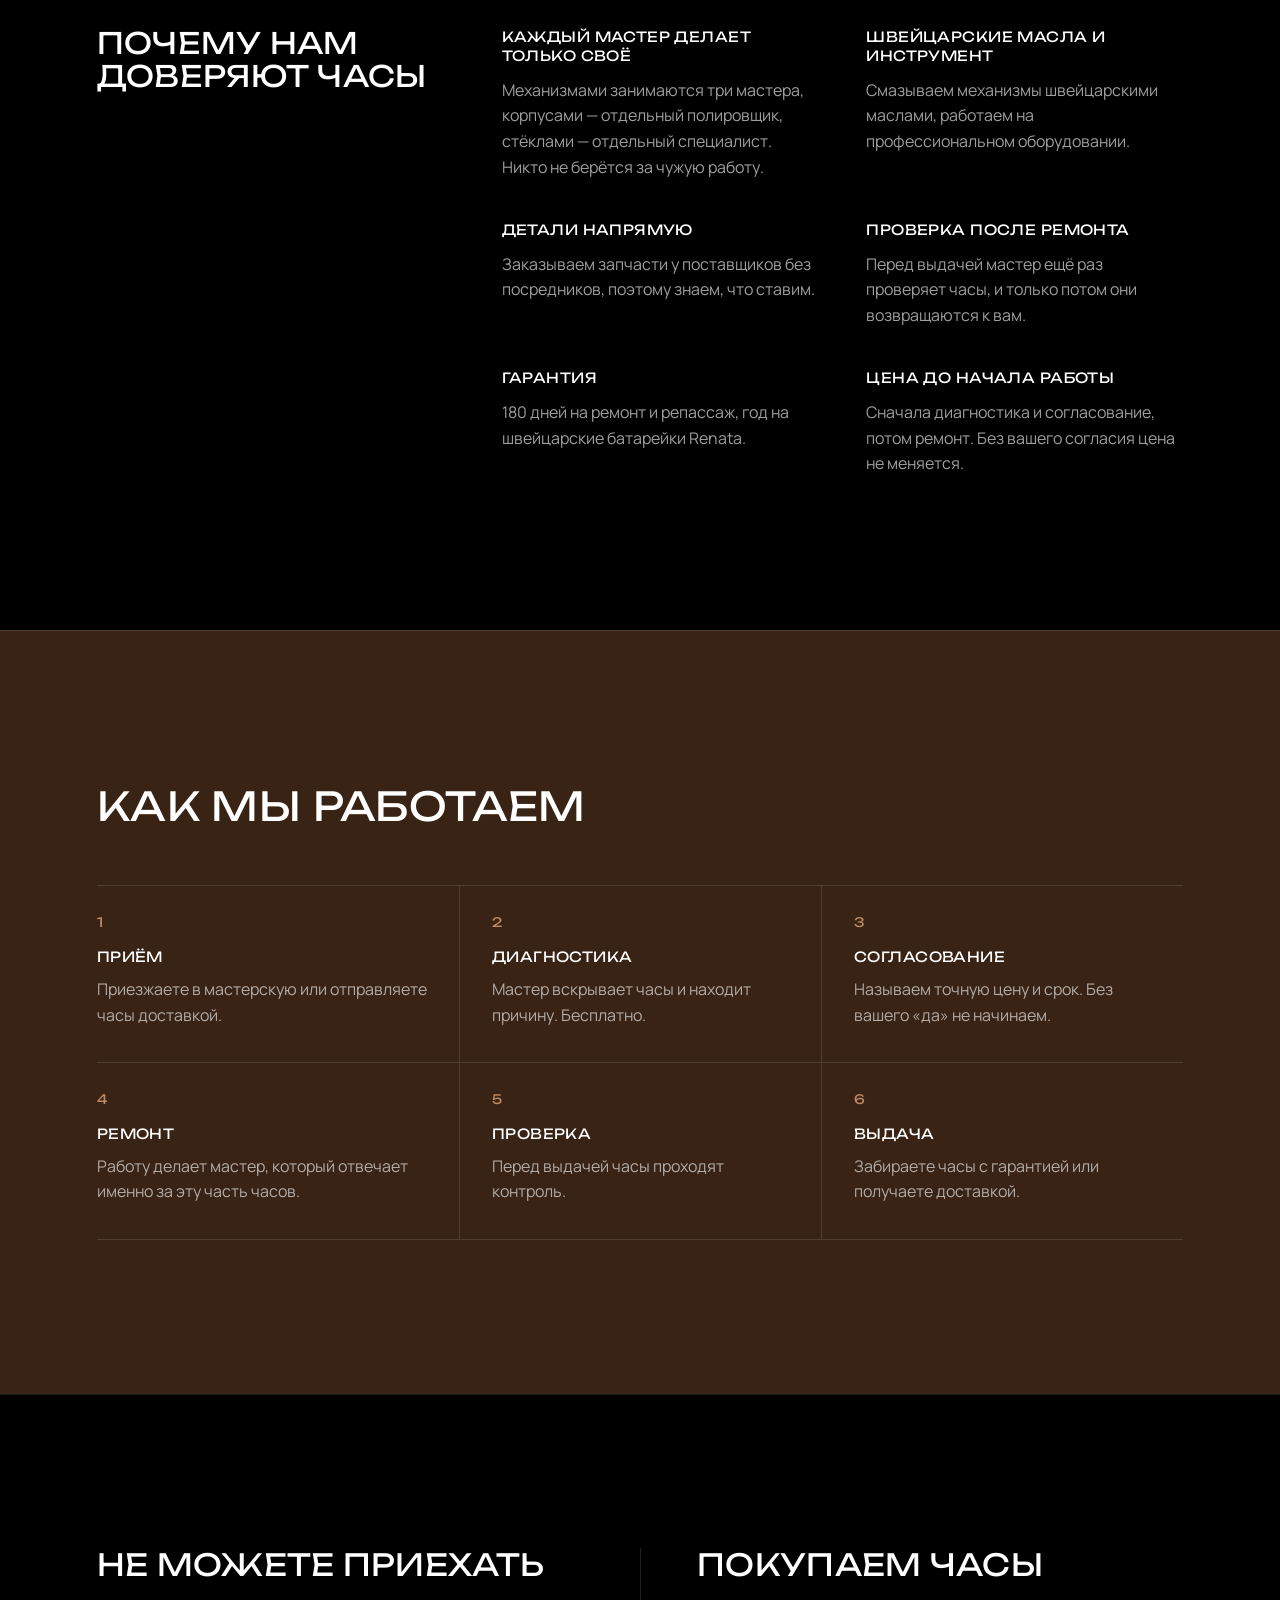
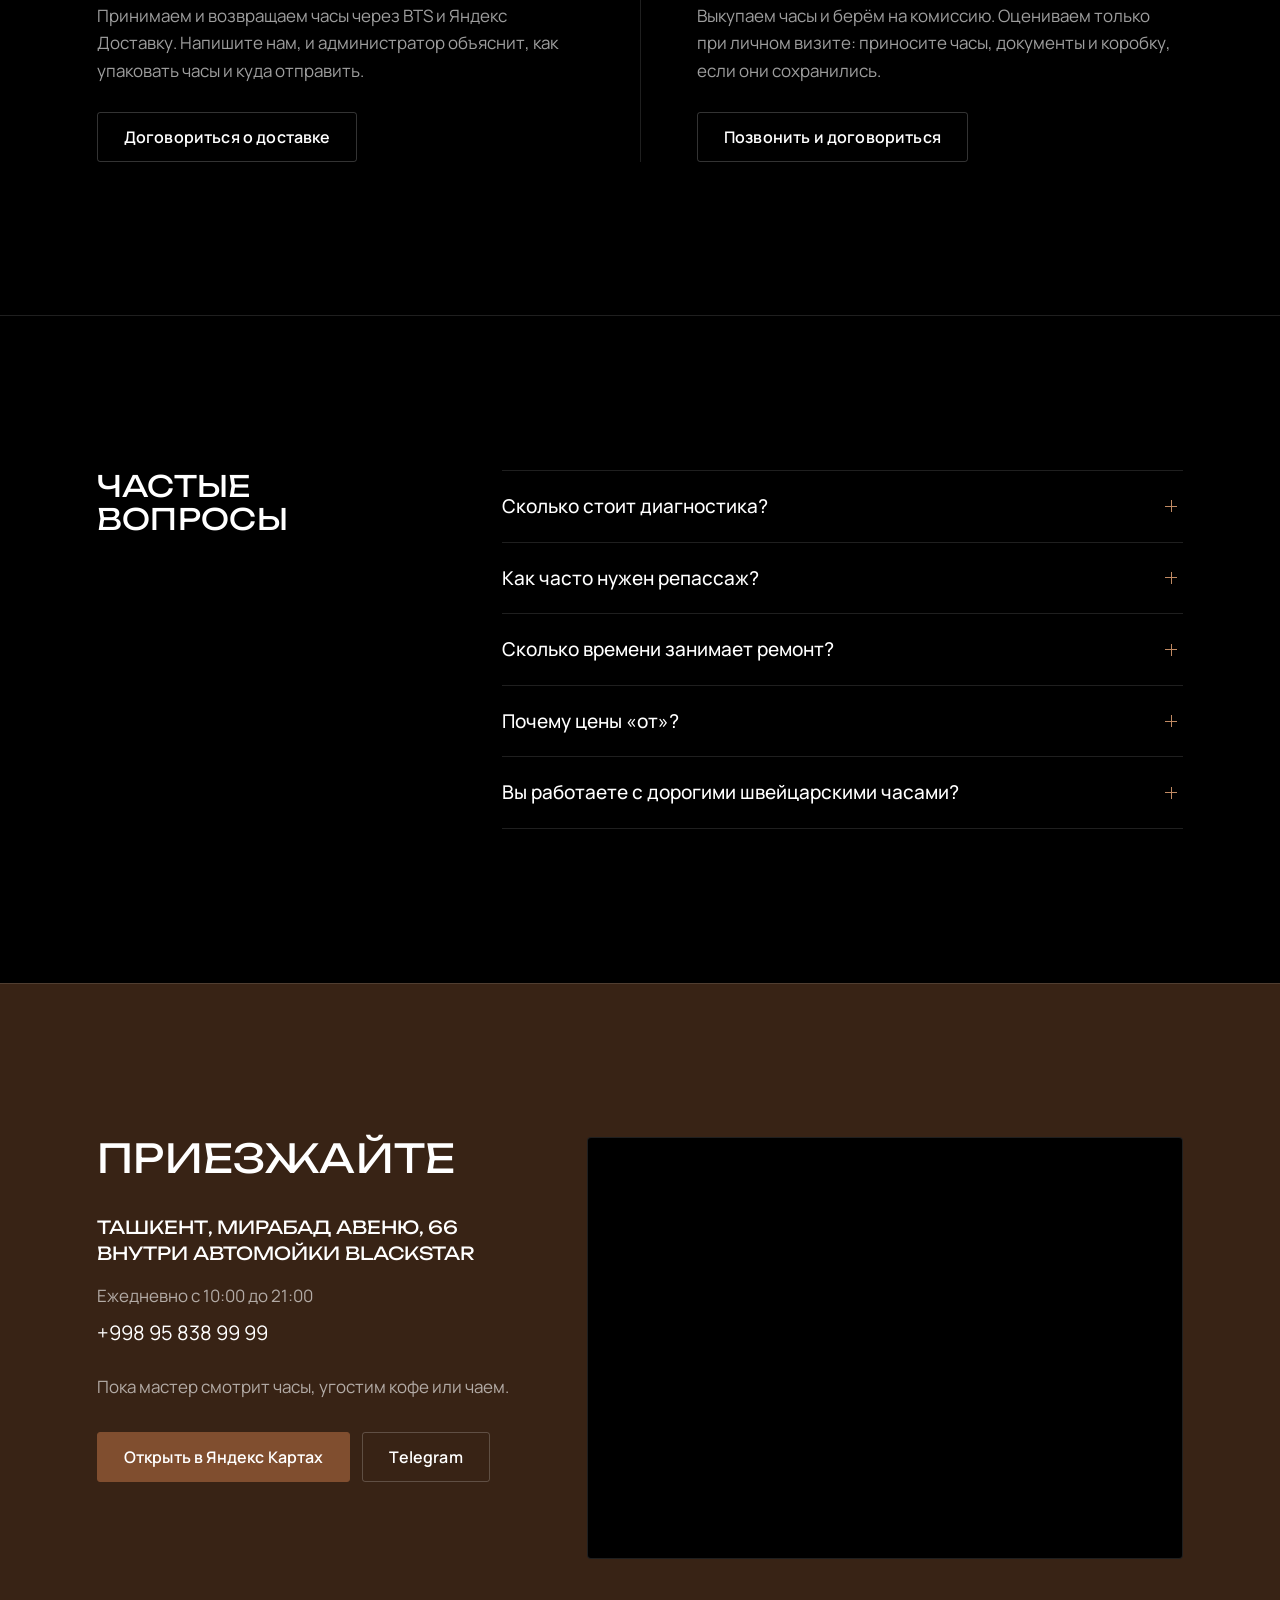
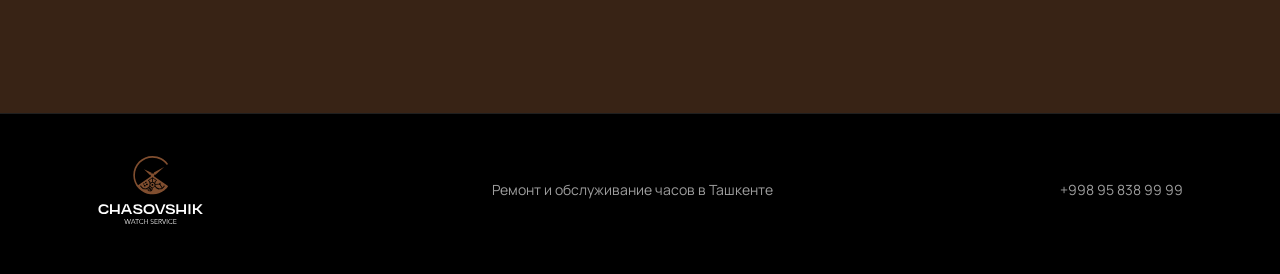
==== commit 5b023571: "Вычитка текстов, подписи этапов сборки, карта без лишних координат Co-Authored-By: Claude Opus 5.5 <" ====
--- a/index.html
+++ b/index.html
@@ -23,7 +23,7 @@
 .loader-bar span{display:block;height:100%;width:0;background:#c08a63;transition:width .25s ease}
 .loader-pct{margin:0;font:400 12px/1 system-ui,-apple-system,'Segoe UI',Arial,sans-serif;letter-spacing:.12em;color:rgba(255,255,255,.55);font-variant-numeric:tabular-nums}
 </style>
-<link rel="stylesheet" href="css/style.css?v=5">
+<link rel="stylesheet" href="css/style.css?v=6">
 <script type="application/ld+json">
 {
   "@context": "https://schema.org",
@@ -136,7 +136,7 @@
 
     <div class="hero-intro">
       <h1>Время бесценно</h1>
-      <p class="lead">Мастерская по ремонту швейцарских и японских часов в Ташкенте. Работаем 16 лет, у каждого мастера больше 10 лет опыта, на ремонт даём гарантию.</p>
+      <p class="lead">Мастерская по ремонту швейцарских и японских часов в Ташкенте. Работаем больше 16 лет, у каждого мастера больше 10 лет опыта, на ремонт даём гарантию.</p>
       <div class="cta">
         <a class="btn js-tg" href="#" target="_blank" rel="noopener">Написать в Telegram</a>
         <a class="btn btn-ghost js-phone" href="tel:+998958389999">+998 95 838 99 99</a>
@@ -224,14 +224,14 @@
 <!-- ПОЧЕМУ МЫ -->
 <section class="why section" id="why">
   <div class="wrap why-grid">
-    <h2>Почему часы приносят нам</h2>
+    <h2>Почему нам доверяют часы</h2>
     <dl>
-      <div><dt>Каждый мастер делает только своё</dt><dd>Механизмами занимаются три мастера, корпусами отдельный полировщик, стёклами отдельный специалист. Никто не берётся за чужую работу.</dd></div>
+      <div><dt>Каждый мастер делает только своё</dt><dd>Механизмами занимаются три мастера, корпусами — отдельный полировщик, стёклами — отдельный специалист. Никто не берётся за чужую работу.</dd></div>
       <div><dt>Швейцарские масла и инструмент</dt><dd>Смазываем механизмы швейцарскими маслами, работаем на профессиональном оборудовании.</dd></div>
       <div><dt>Детали напрямую</dt><dd>Заказываем запчасти у поставщиков без посредников, поэтому знаем, что ставим.</dd></div>
-      <div><dt>Проверка после ремонта</dt><dd>Перед выдачей мастер проверяет часы после ремонта, и только потом они возвращаются к вам.</dd></div>
+      <div><dt>Проверка после ремонта</dt><dd>Перед выдачей мастер ещё раз проверяет часы, и только потом они возвращаются к вам.</dd></div>
       <div><dt>Гарантия</dt><dd>180 дней на ремонт и репассаж, год на швейцарские батарейки Renata.</dd></div>
-      <div><dt>Цена до начала работы</dt><dd>Сначала диагностика и согласование, потом ремонт. Сумма в чеке не меняется.</dd></div>
+      <div><dt>Цена до начала работы</dt><dd>Сначала диагностика и согласование, потом ремонт. Без вашего согласия цена не меняется.</dd></div>
     </dl>
   </div>
 </section>
@@ -244,8 +244,8 @@
       <li><b>Приём</b>Приезжаете в мастерскую или отправляете часы доставкой.</li>
       <li><b>Диагностика</b>Мастер вскрывает часы и находит причину. Бесплатно.</li>
       <li><b>Согласование</b>Называем точную цену и срок. Без вашего «да» не начинаем.</li>
-      <li><b>Ремонт</b>Работу делает мастер именно по этой части часов.</li>
-      <li><b>Проверка</b>Перед выдачей часы проходят контроль после ремонта.</li>
+      <li><b>Ремонт</b>Работу делает мастер, который отвечает именно за эту часть часов.</li>
+      <li><b>Проверка</b>Перед выдачей часы проходят контроль.</li>
       <li><b>Выдача</b>Забираете часы с гарантией или получаете доставкой.</li>
     </ol>
   </div>
@@ -276,7 +276,7 @@
       <details><summary>Как часто нужен репассаж?</summary><p>Механическим часам — раз в 3–5 лет, даже если они идут. Масла со временем густеют, и детали механизма начинают изнашиваться.</p></details>
       <details><summary>Сколько времени занимает ремонт?</summary><p>Батарейку и браслет обычно меняем, пока вы ждёте. Срок полировки, репассажа и ремонта механизма мастер назовёт после диагностики: он зависит от состояния часов и деталей.</p></details>
       <details><summary>Почему цены «от»?</summary><p>Стоимость зависит от калибра, состояния и деталей. Минимальную цену видно на сайте, точную называем после диагностики, до начала работы.</p></details>
-      <details><summary>Вы работаете с дорогими швейцарскими часами?</summary><p>Да, это основная часть нашей работы, включая мануфактурные калибры и хронографы.</p></details>
+      <details><summary>Вы работаете с дорогими швейцарскими часами?</summary><p>Да, это основная часть нашей работы, включая мануфактурные калибры.</p></details>
     </div>
   </div>
 </section>
@@ -298,7 +298,7 @@
       </div>
     </div>
     <div class="map">
-      <iframe title="CHASOVSHIK.UZ на Яндекс Картах" src="https://yandex.uz/map-widget/v1/org/chasovshik_uz/70462933949/?ll=69.279%2C41.296&z=16" loading="lazy" allowfullscreen></iframe>
+      <iframe title="CHASOVSHIK.UZ на Яндекс Картах" src="https://yandex.uz/map-widget/v1/org/chasovshik_uz/70462933949/" loading="lazy" allowfullscreen></iframe>
     </div>
   </div>
 </section>
@@ -308,7 +308,7 @@
 <footer class="foot">
   <div class="wrap foot-row">
     <svg class="foot-logo" viewBox="0 0 186 124" role="img" aria-label="CHASOVSHIK Watch Service"><use href="#logo-v"/></svg>
-    <p>Ремонт и обслуживание часов в Ташкенте, 16 лет</p>
+    <p>Ремонт и обслуживание часов в Ташкенте</p>
     <p><a class="js-phone" href="tel:+998958389999">+998 95 838 99 99</a></p>
   </div>
 </footer>
@@ -318,8 +318,8 @@
   <a class="js-tg" href="#" target="_blank" rel="noopener">Telegram</a>
 </div>
 
-<script src="js/data.js?v=5"></script>
-<script src="js/watch.js?v=5"></script>
-<script src="js/main.js?v=5"></script>
+<script src="js/data.js?v=6"></script>
+<script src="js/watch.js?v=6"></script>
+<script src="js/main.js?v=6"></script>
 </body>
 </html>
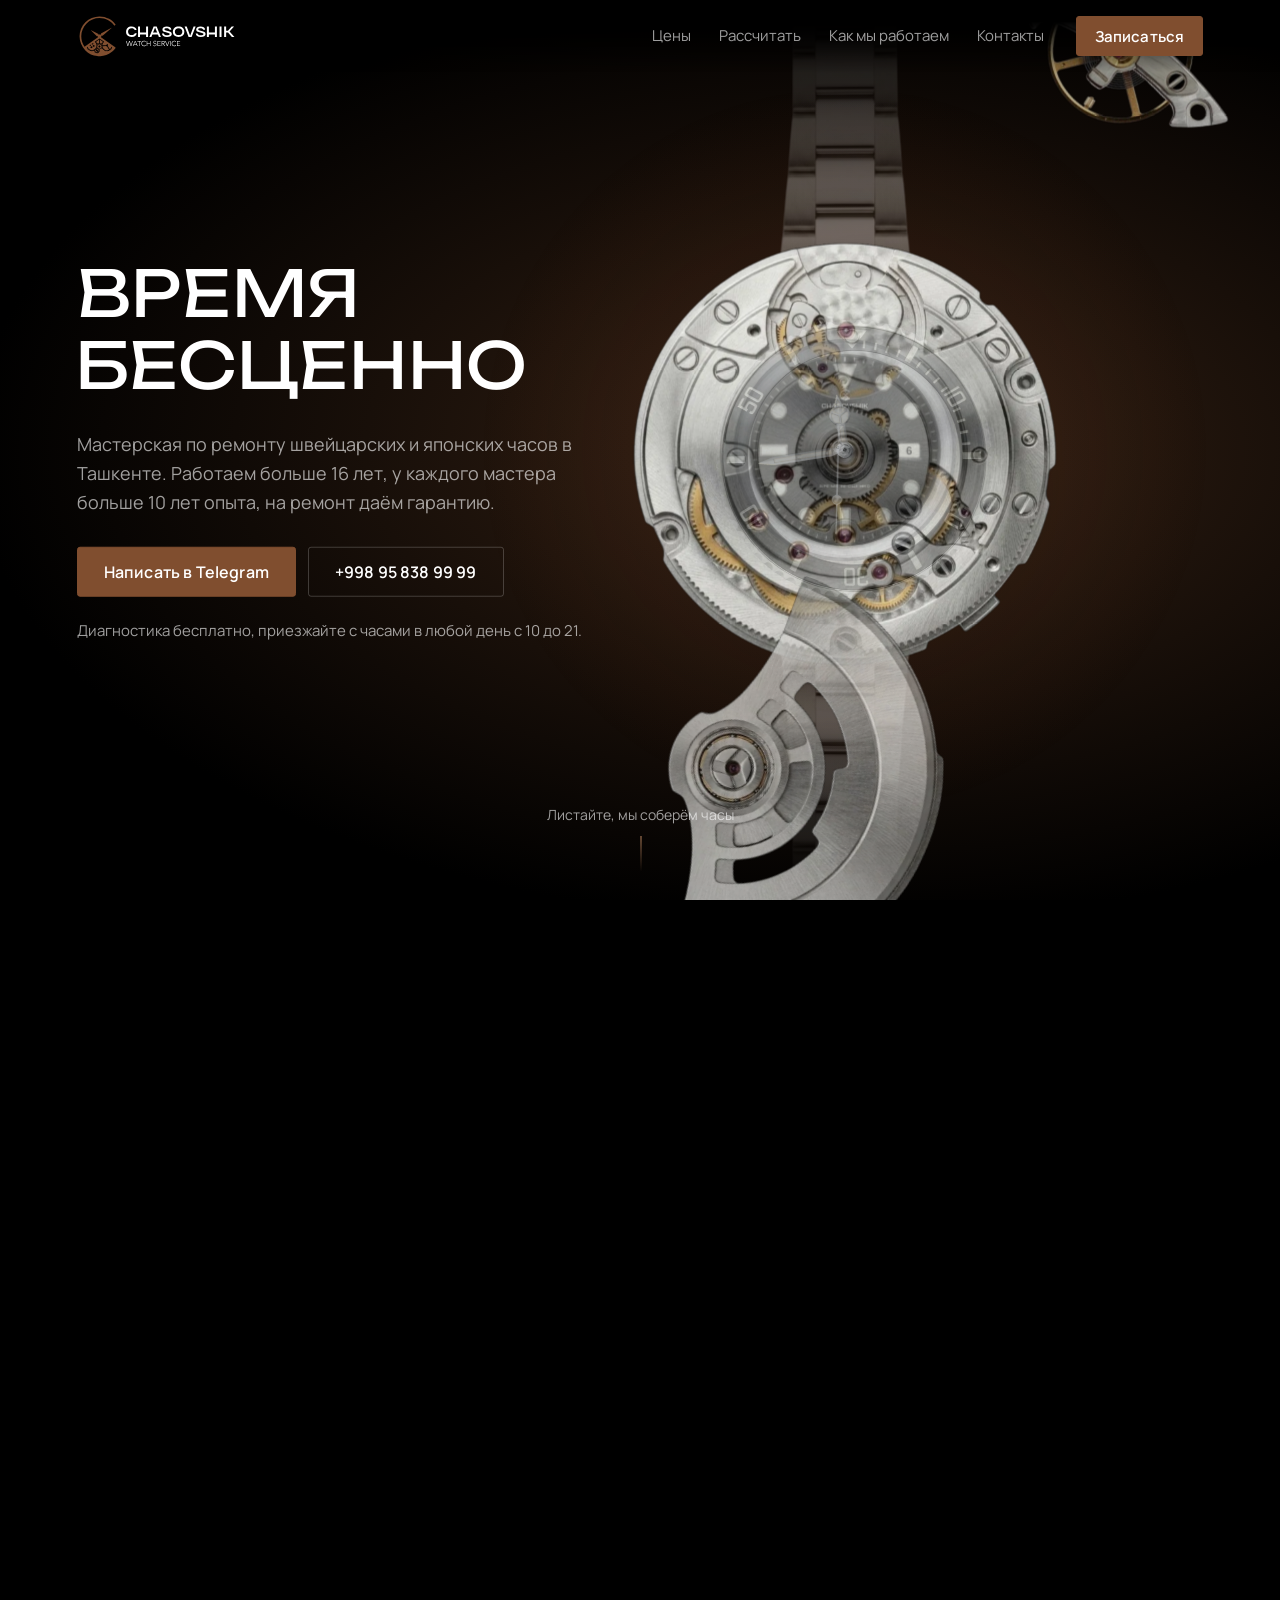
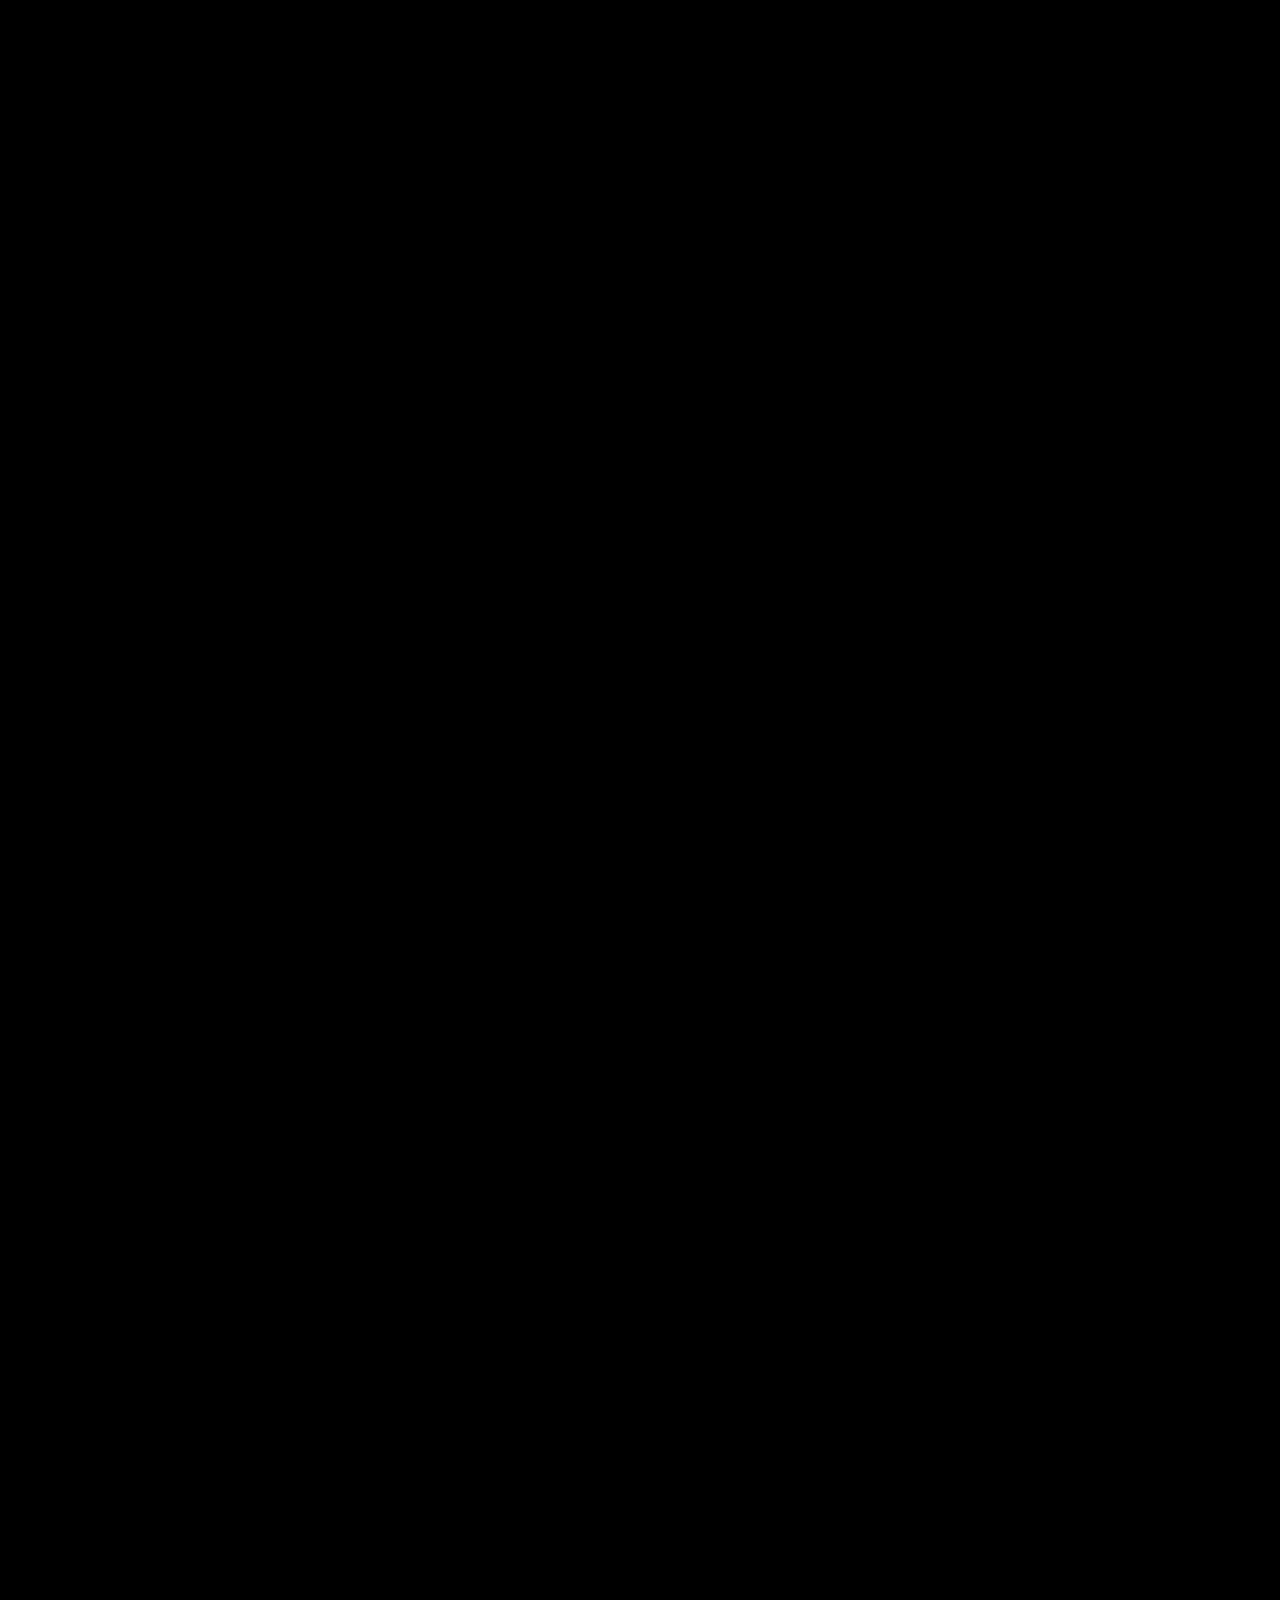
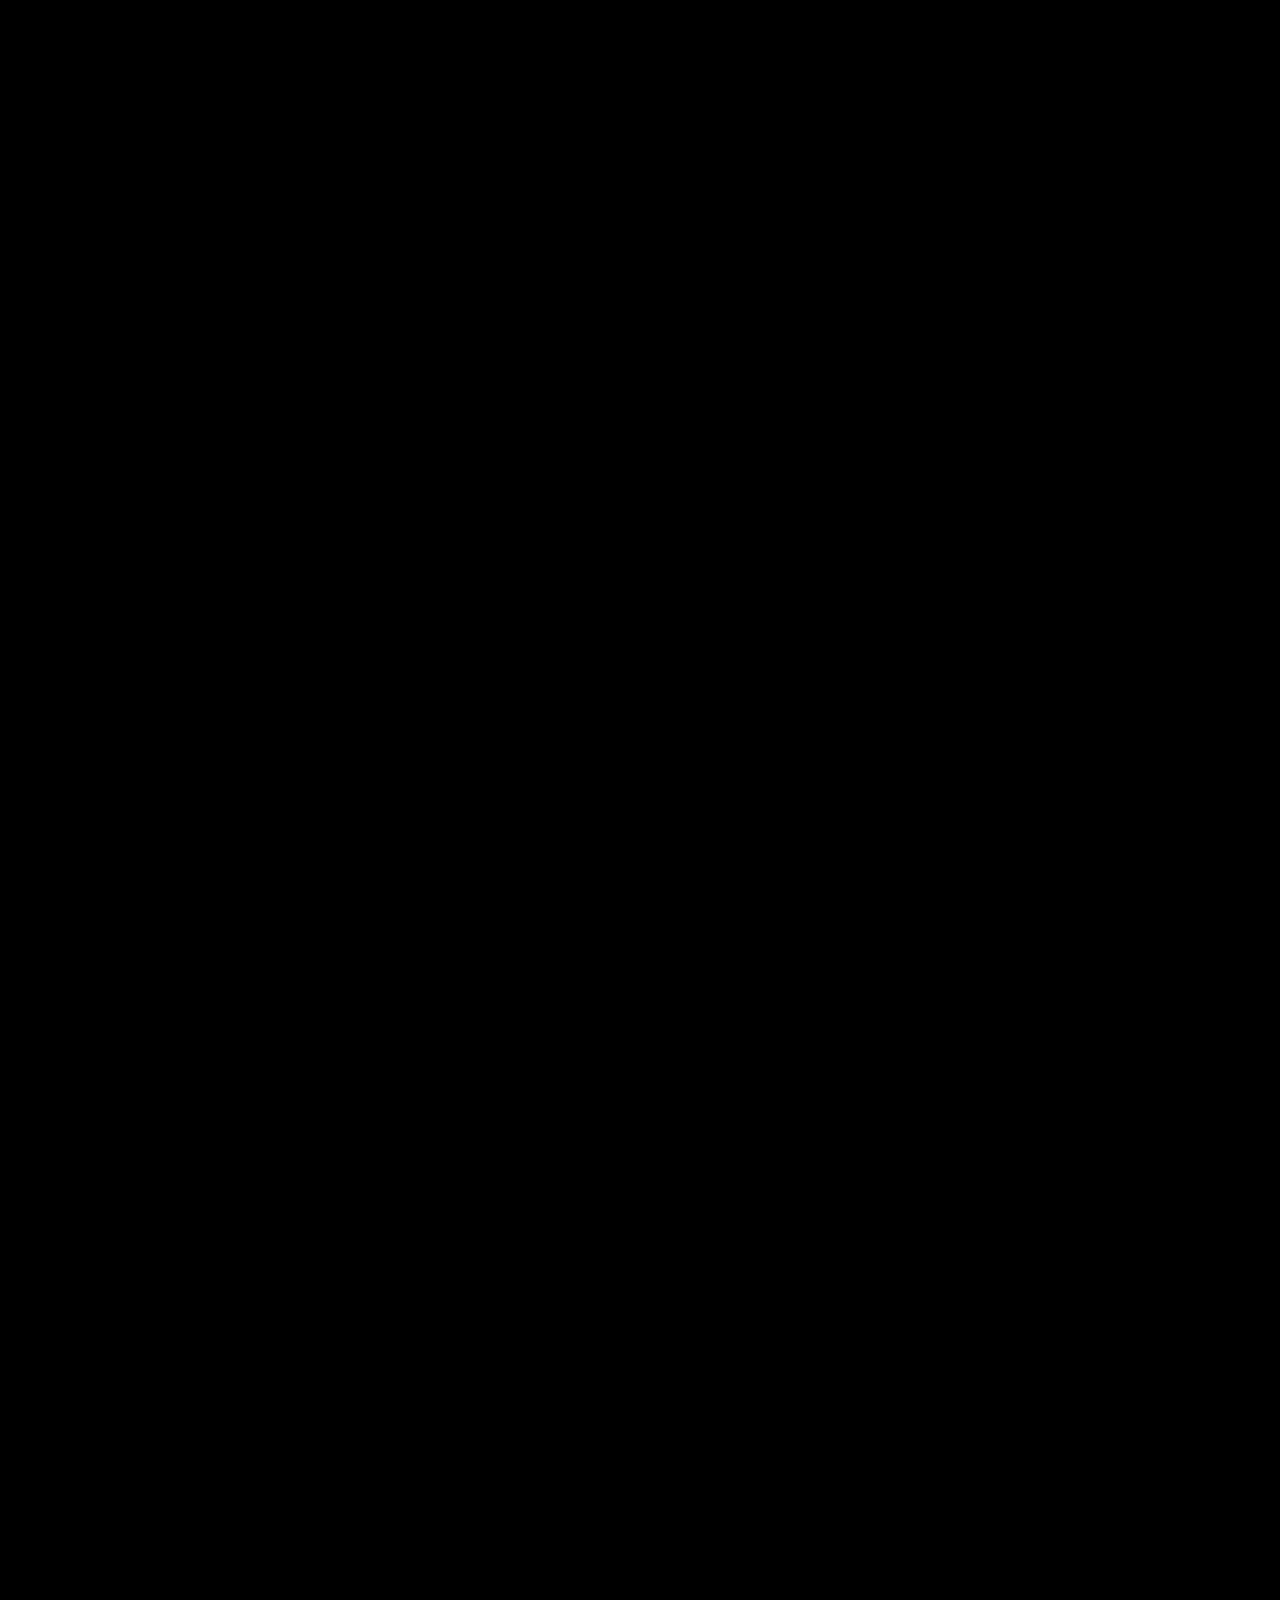
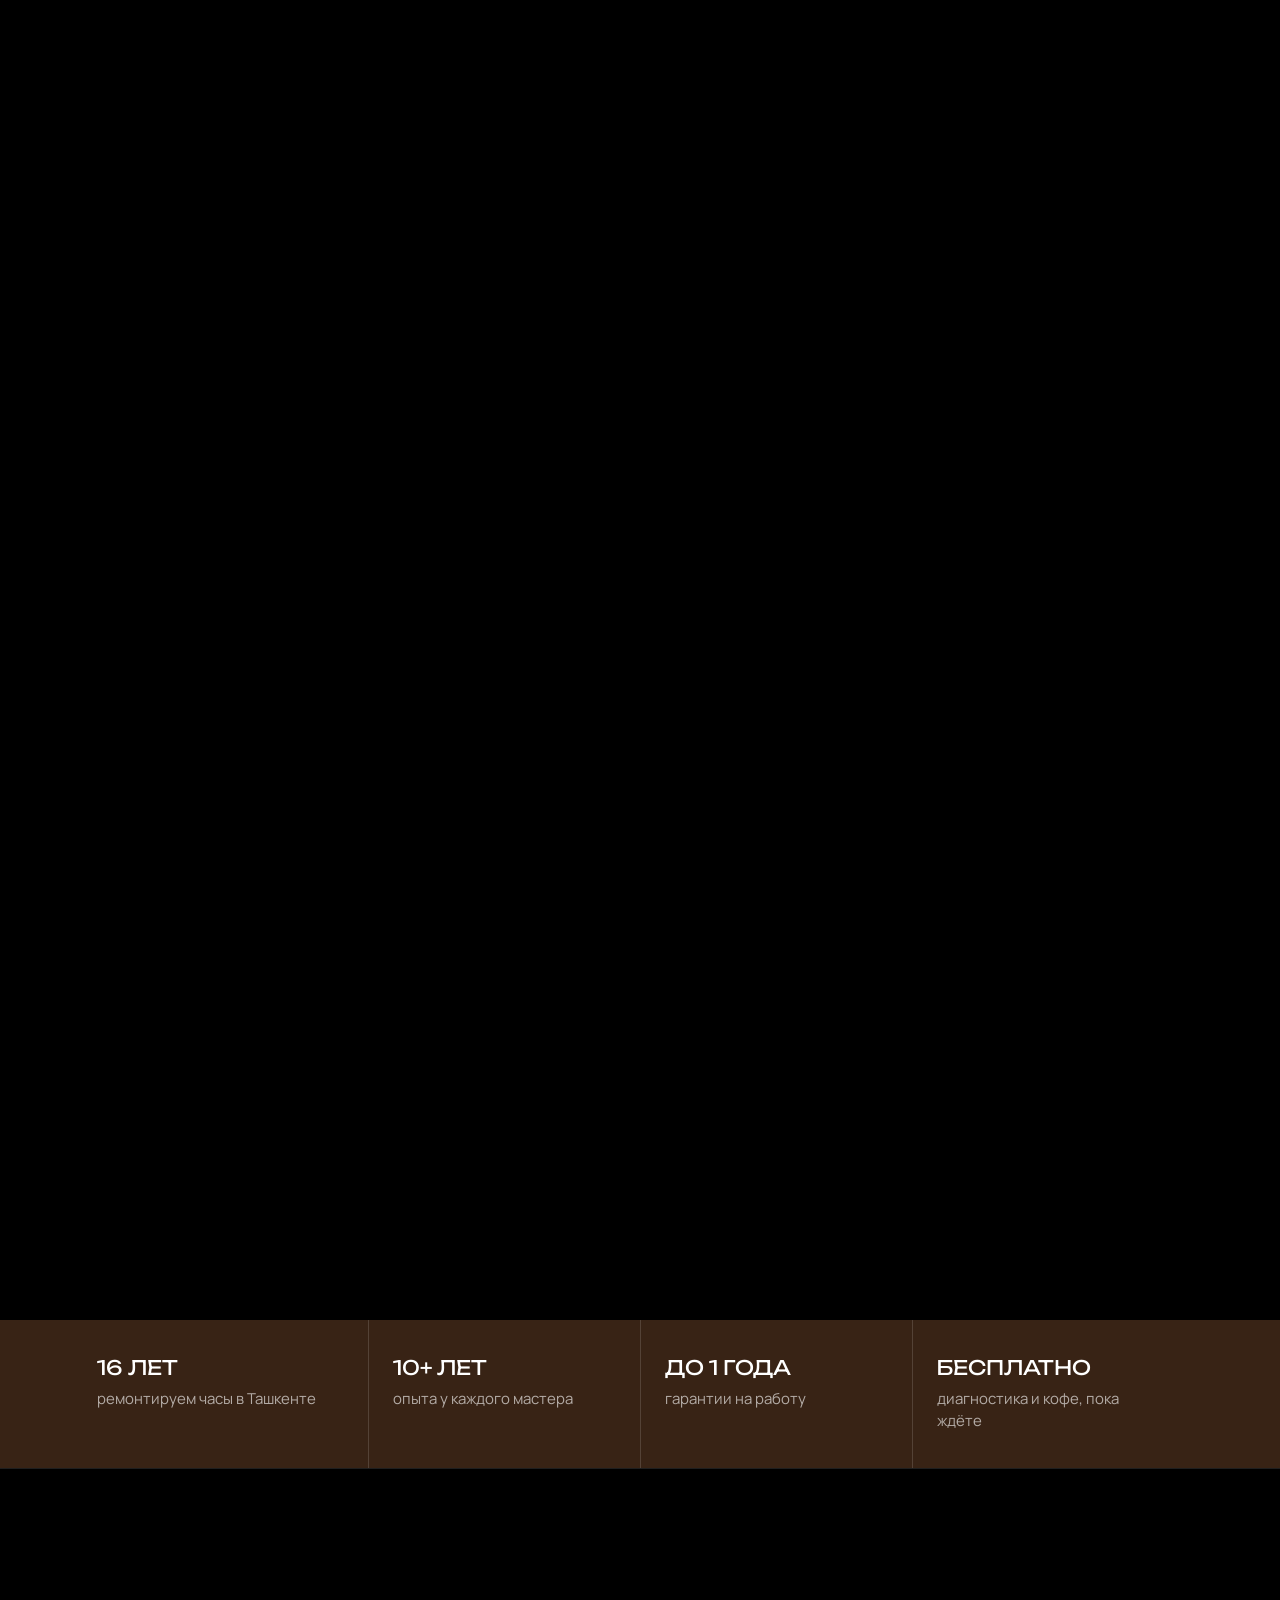
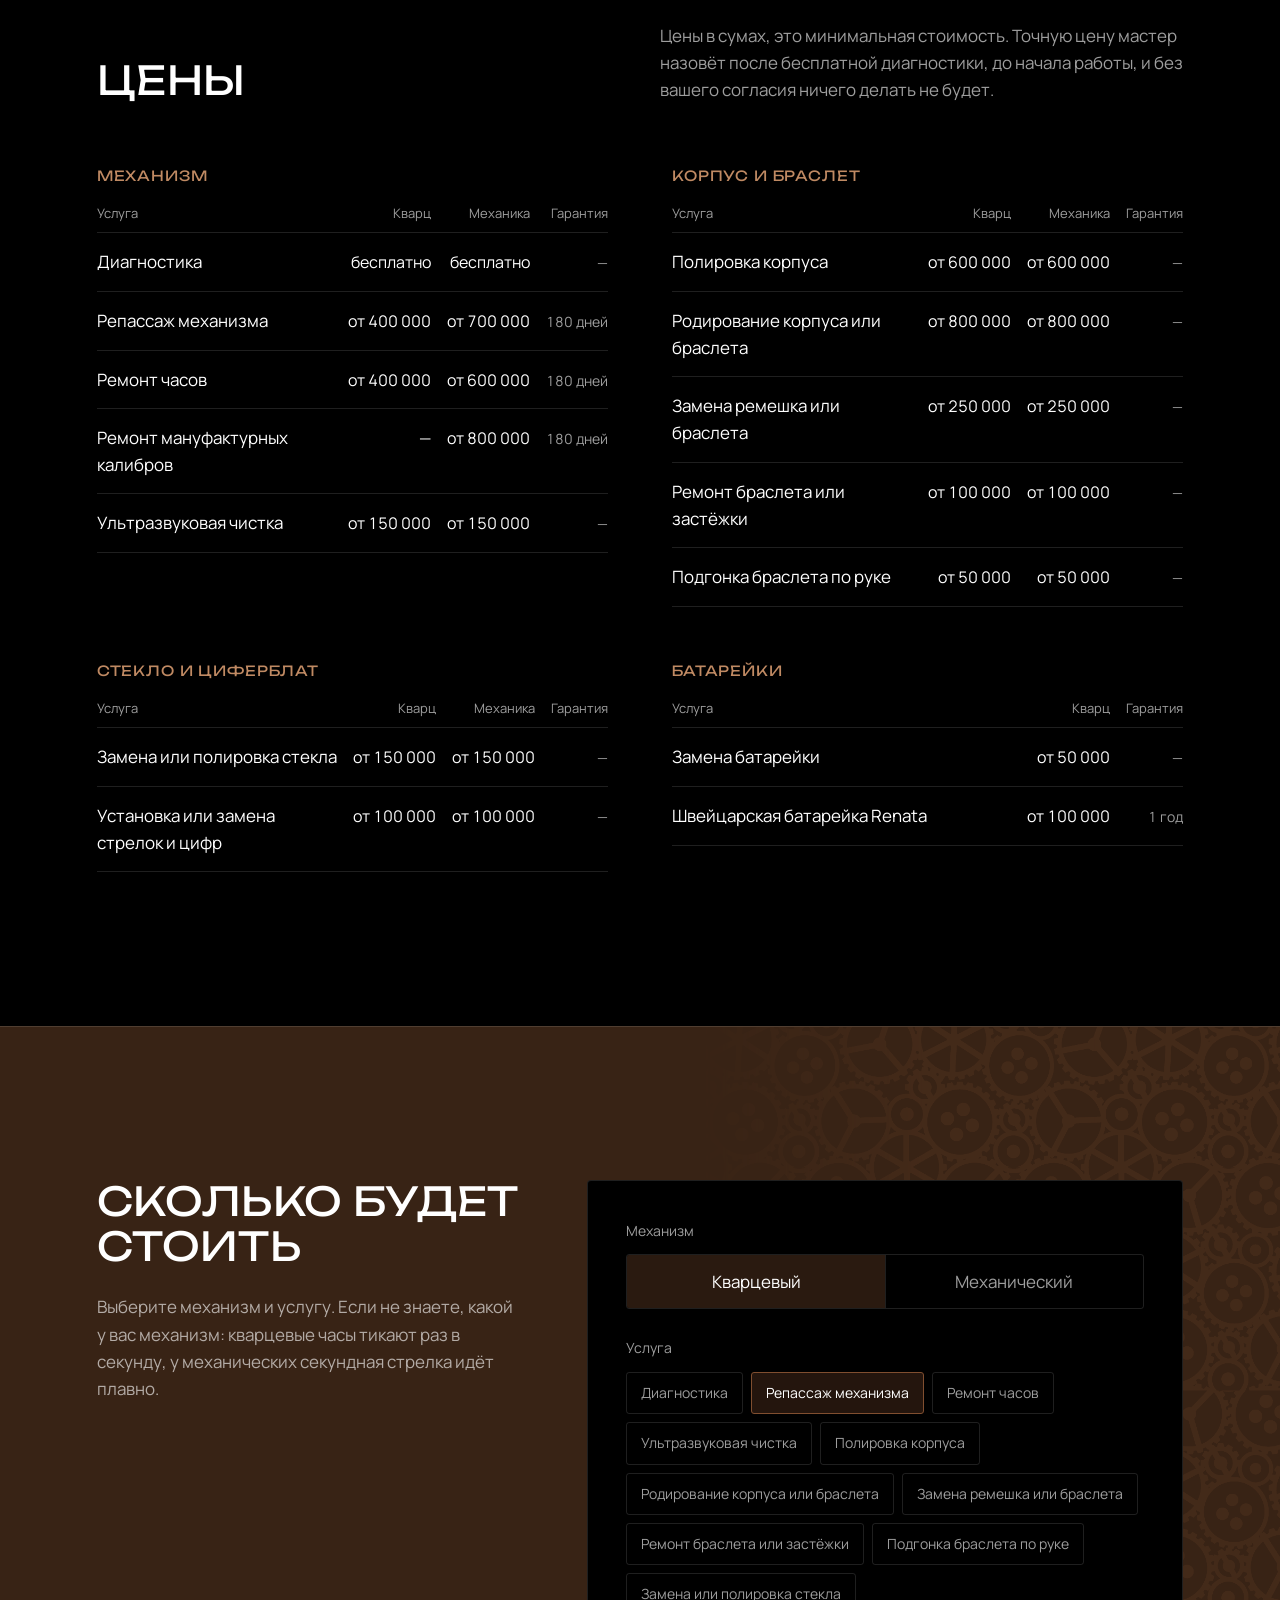
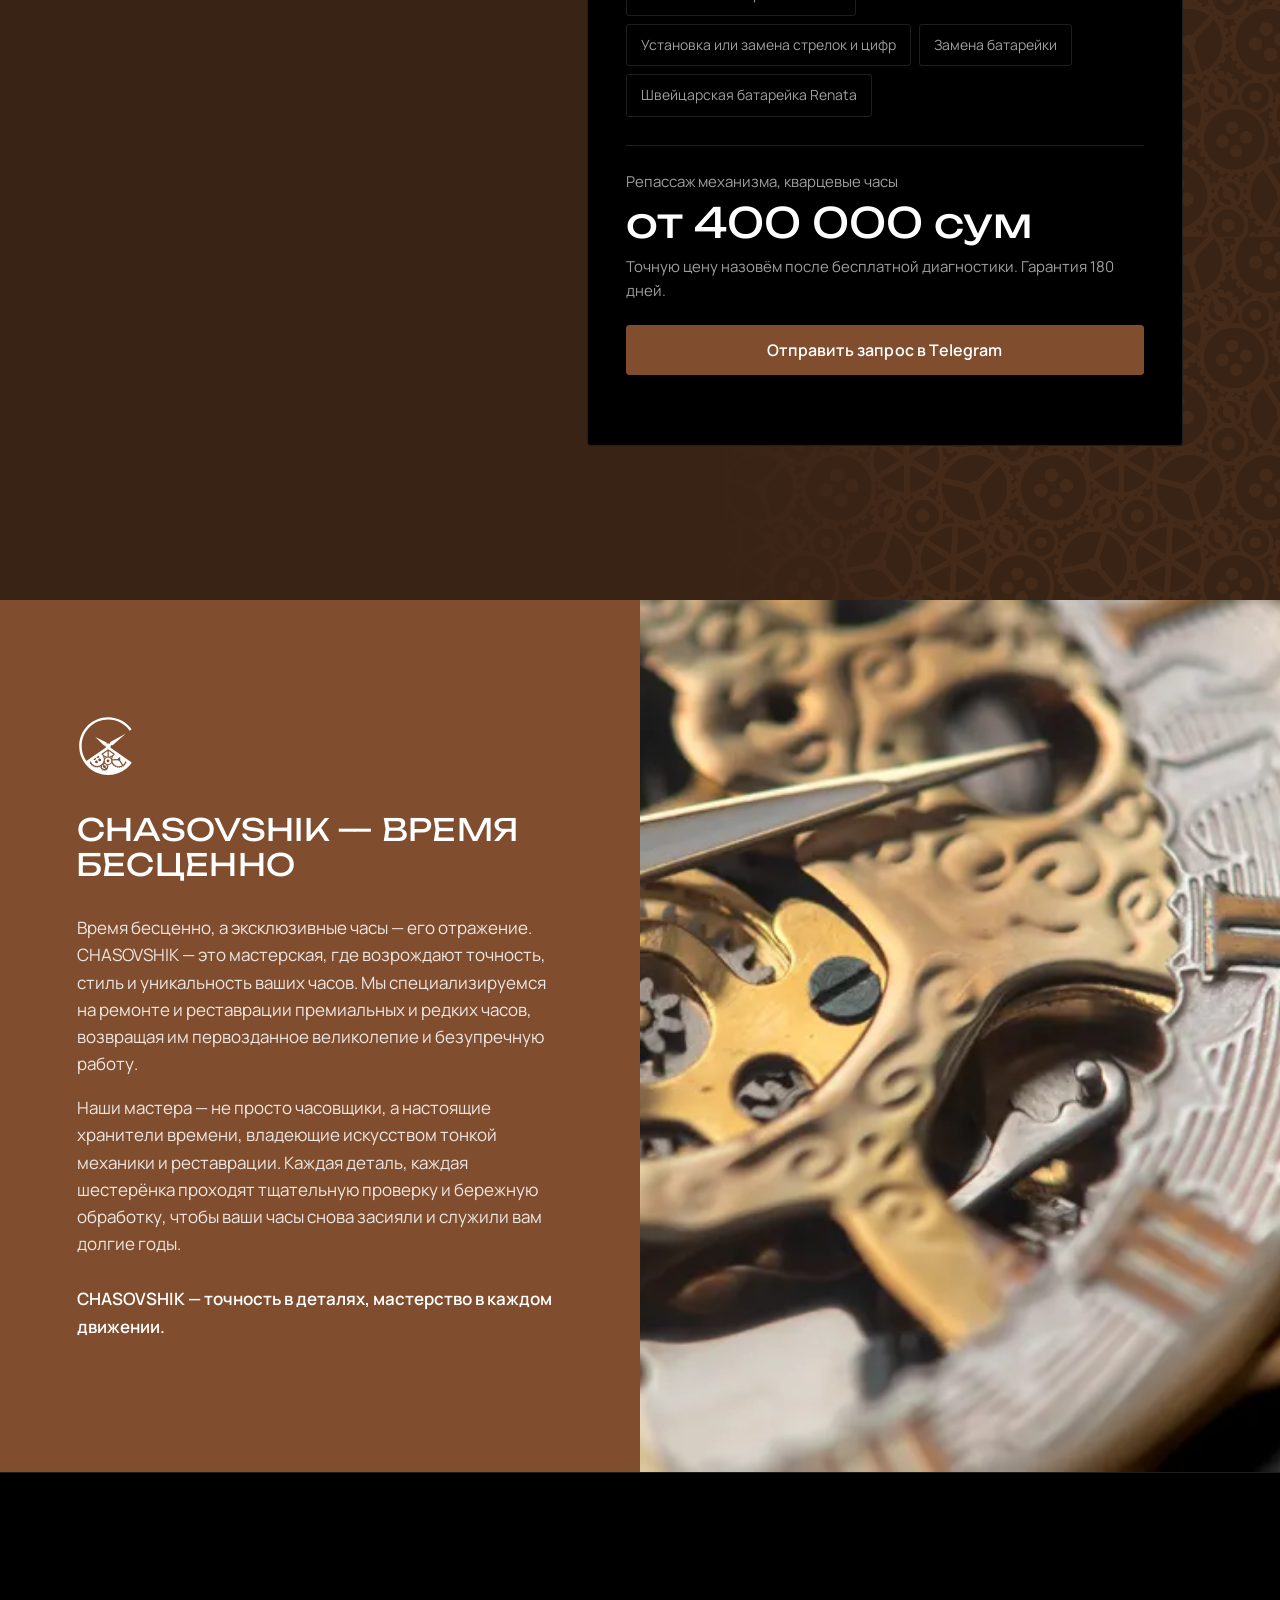
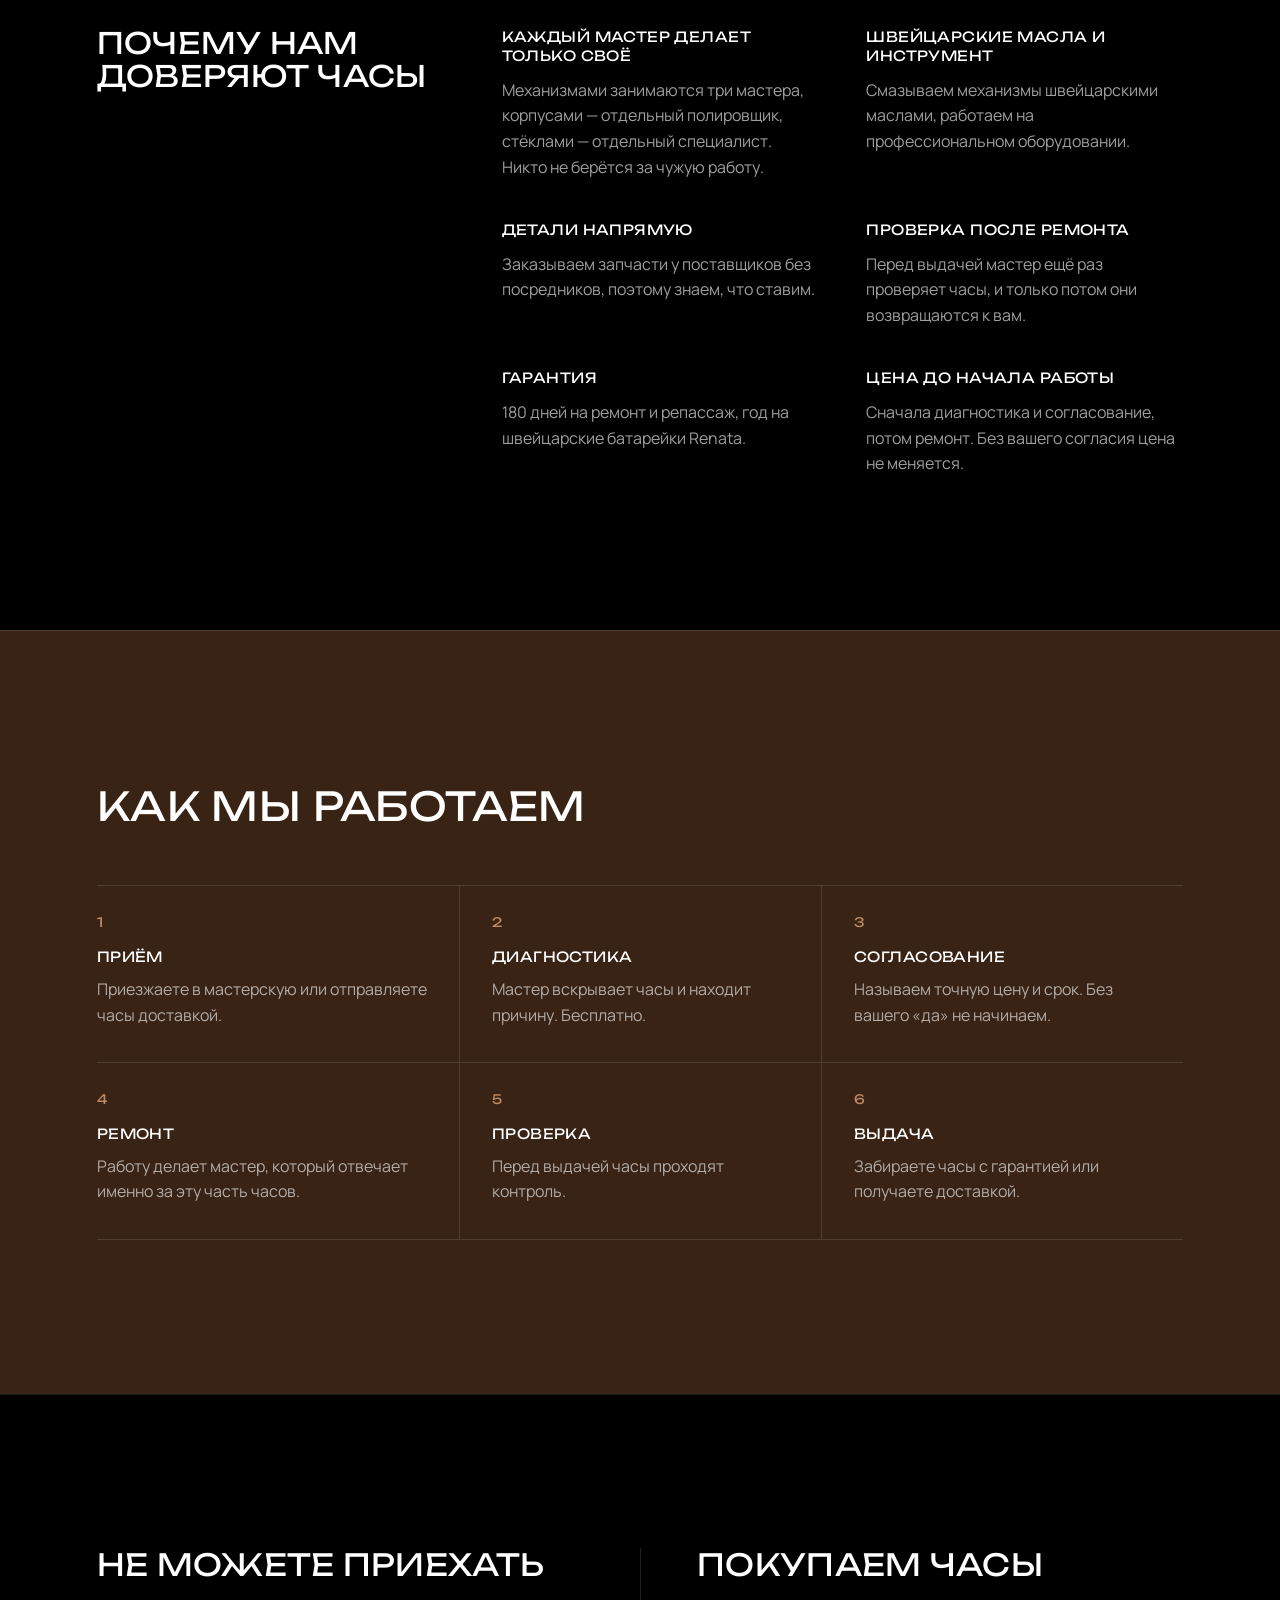
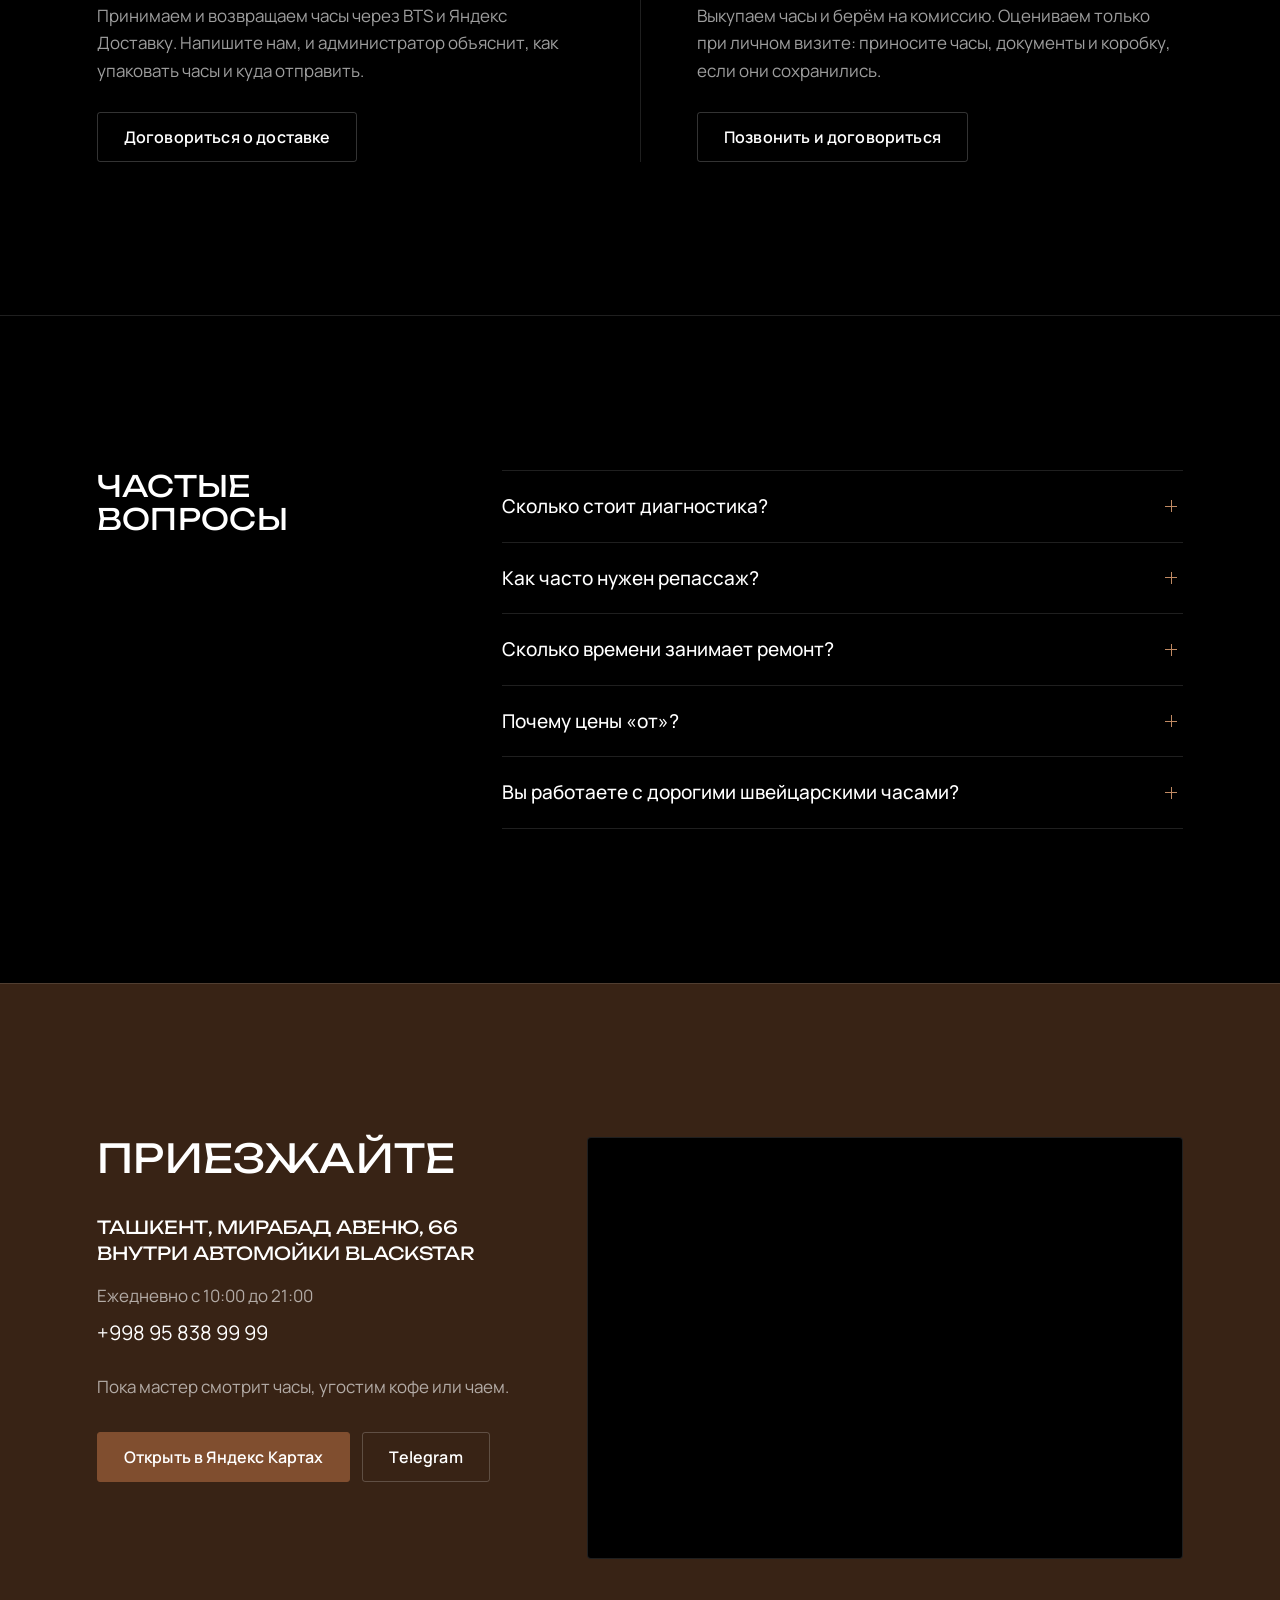
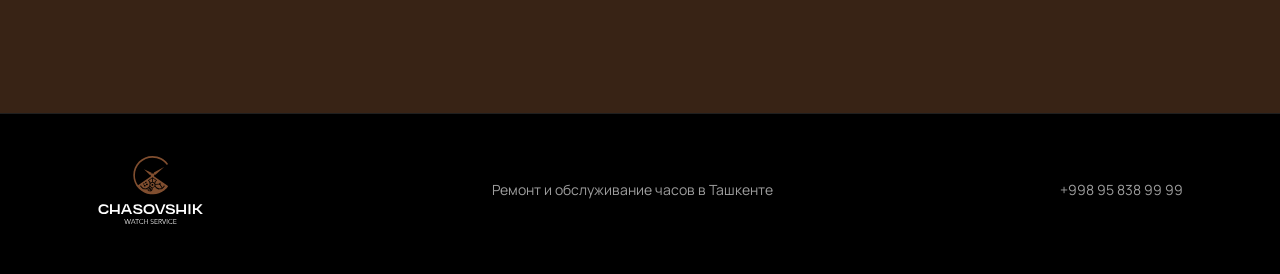
==== commit 1361a855: "Адрес: Мирабад Авеню — как в Яндекс Картах Co-Authored-By: Claude Opus 5.5 <noreply@anthropic.com> C" ====
--- a/index.html
+++ b/index.html
@@ -34,7 +34,7 @@
   "priceRange": "50 000 – 2 500 000 UZS",
   "address": {
     "@type": "PostalAddress",
-    "streetAddress": "Мирабад авеню, 66 (автомойка Blackstar)",
+    "streetAddress": "Мирабад Авеню, 66 (автомойка Blackstar)",
     "addressLocality": "Ташкент",
     "addressCountry": "UZ"
   },
@@ -287,7 +287,7 @@
     <div>
       <h2>Приезжайте</h2>
       <address>
-        <p class="addr">Ташкент, Мирабад авеню, 66<br>внутри автомойки Blackstar</p>
+        <p class="addr">Ташкент, Мирабад Авеню, 66<br>внутри автомойки Blackstar</p>
         <p>Ежедневно с 10:00 до 21:00</p>
         <p><a class="tel js-phone" href="tel:+998958389999">+998 95 838 99 99</a></p>
       </address>
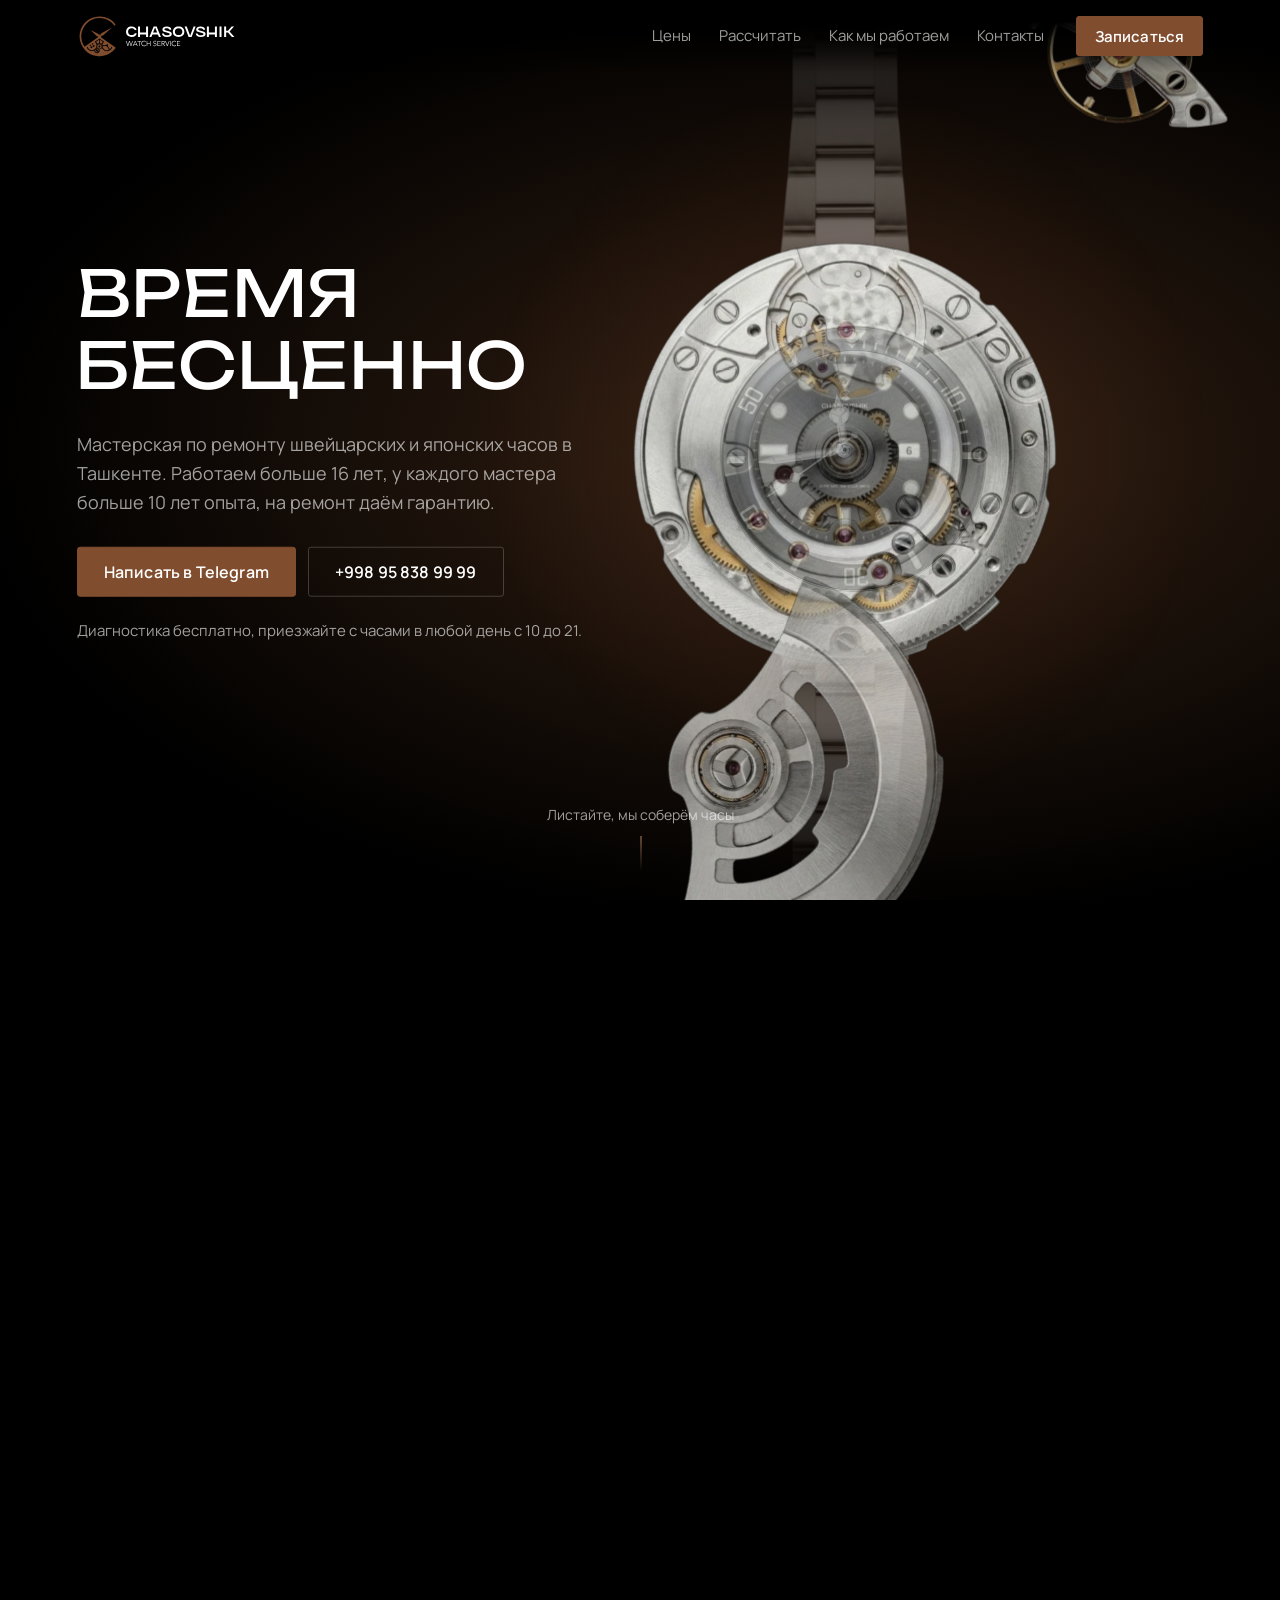
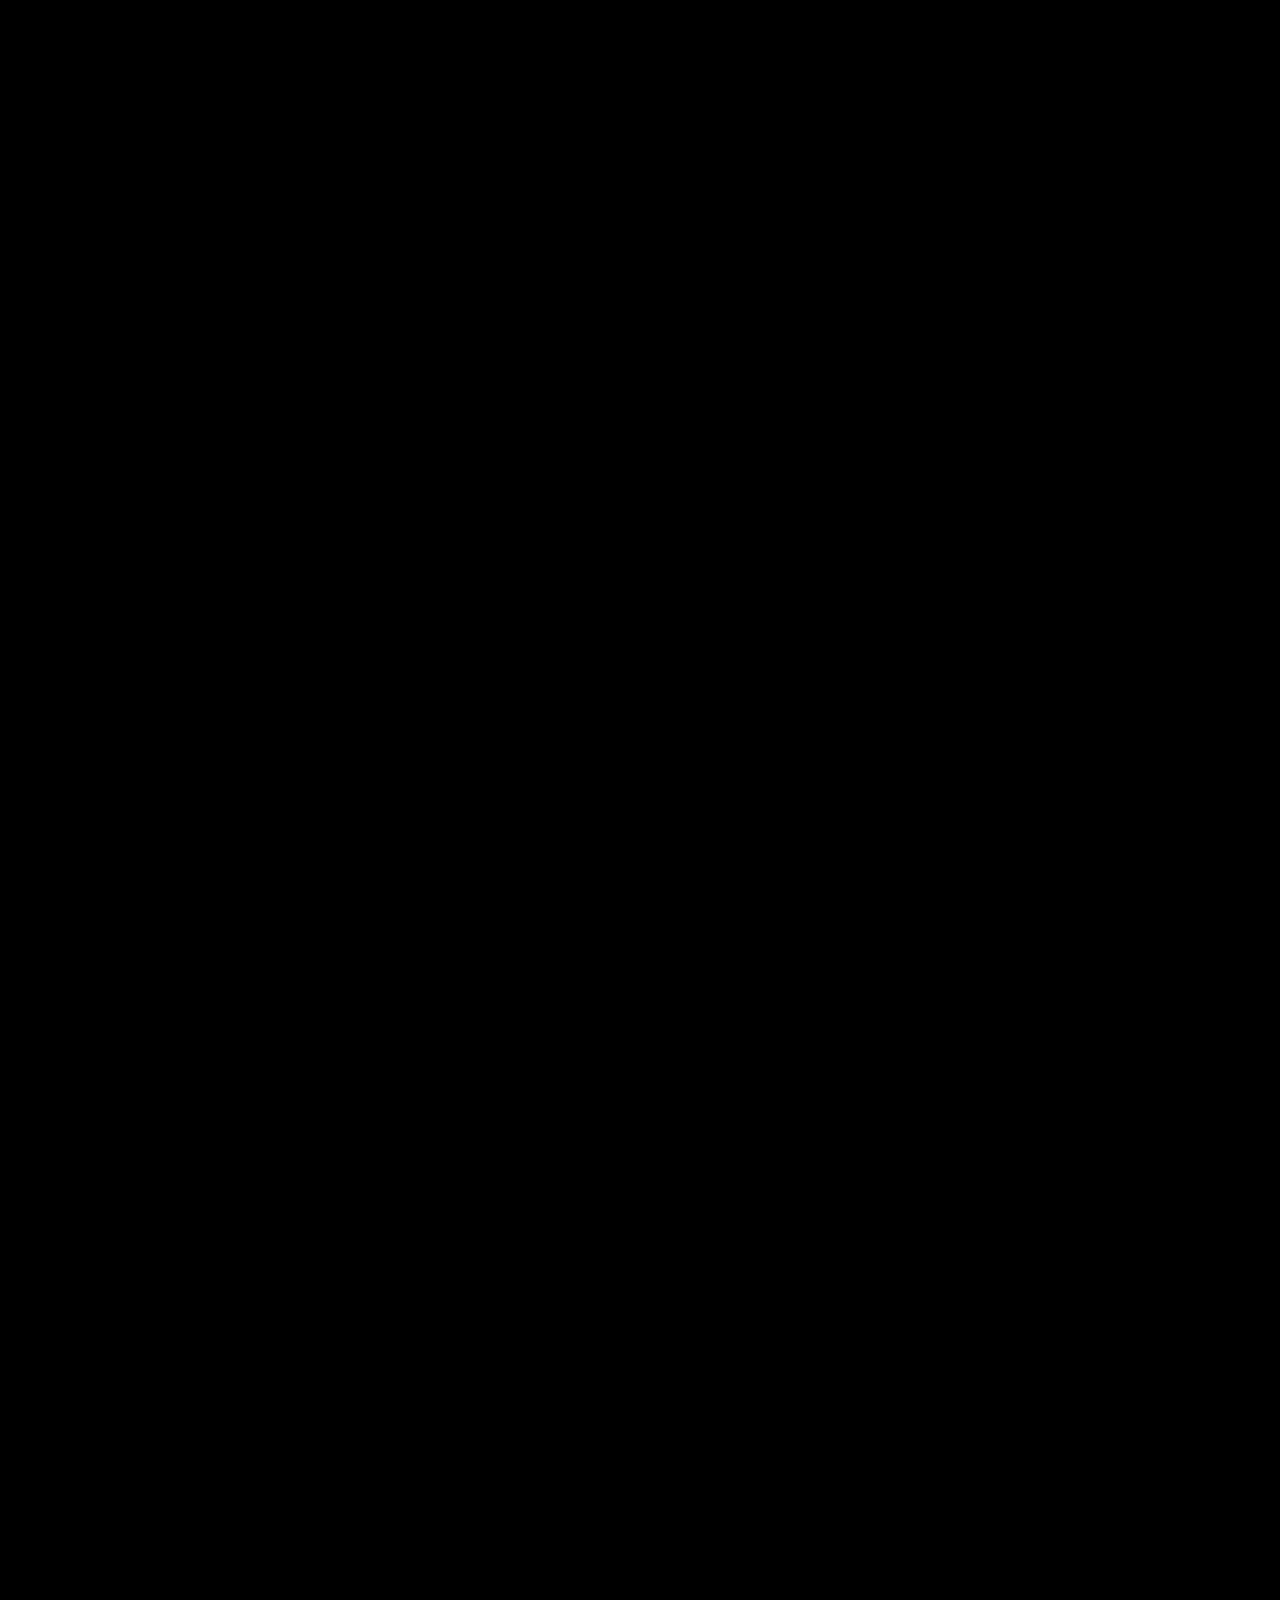
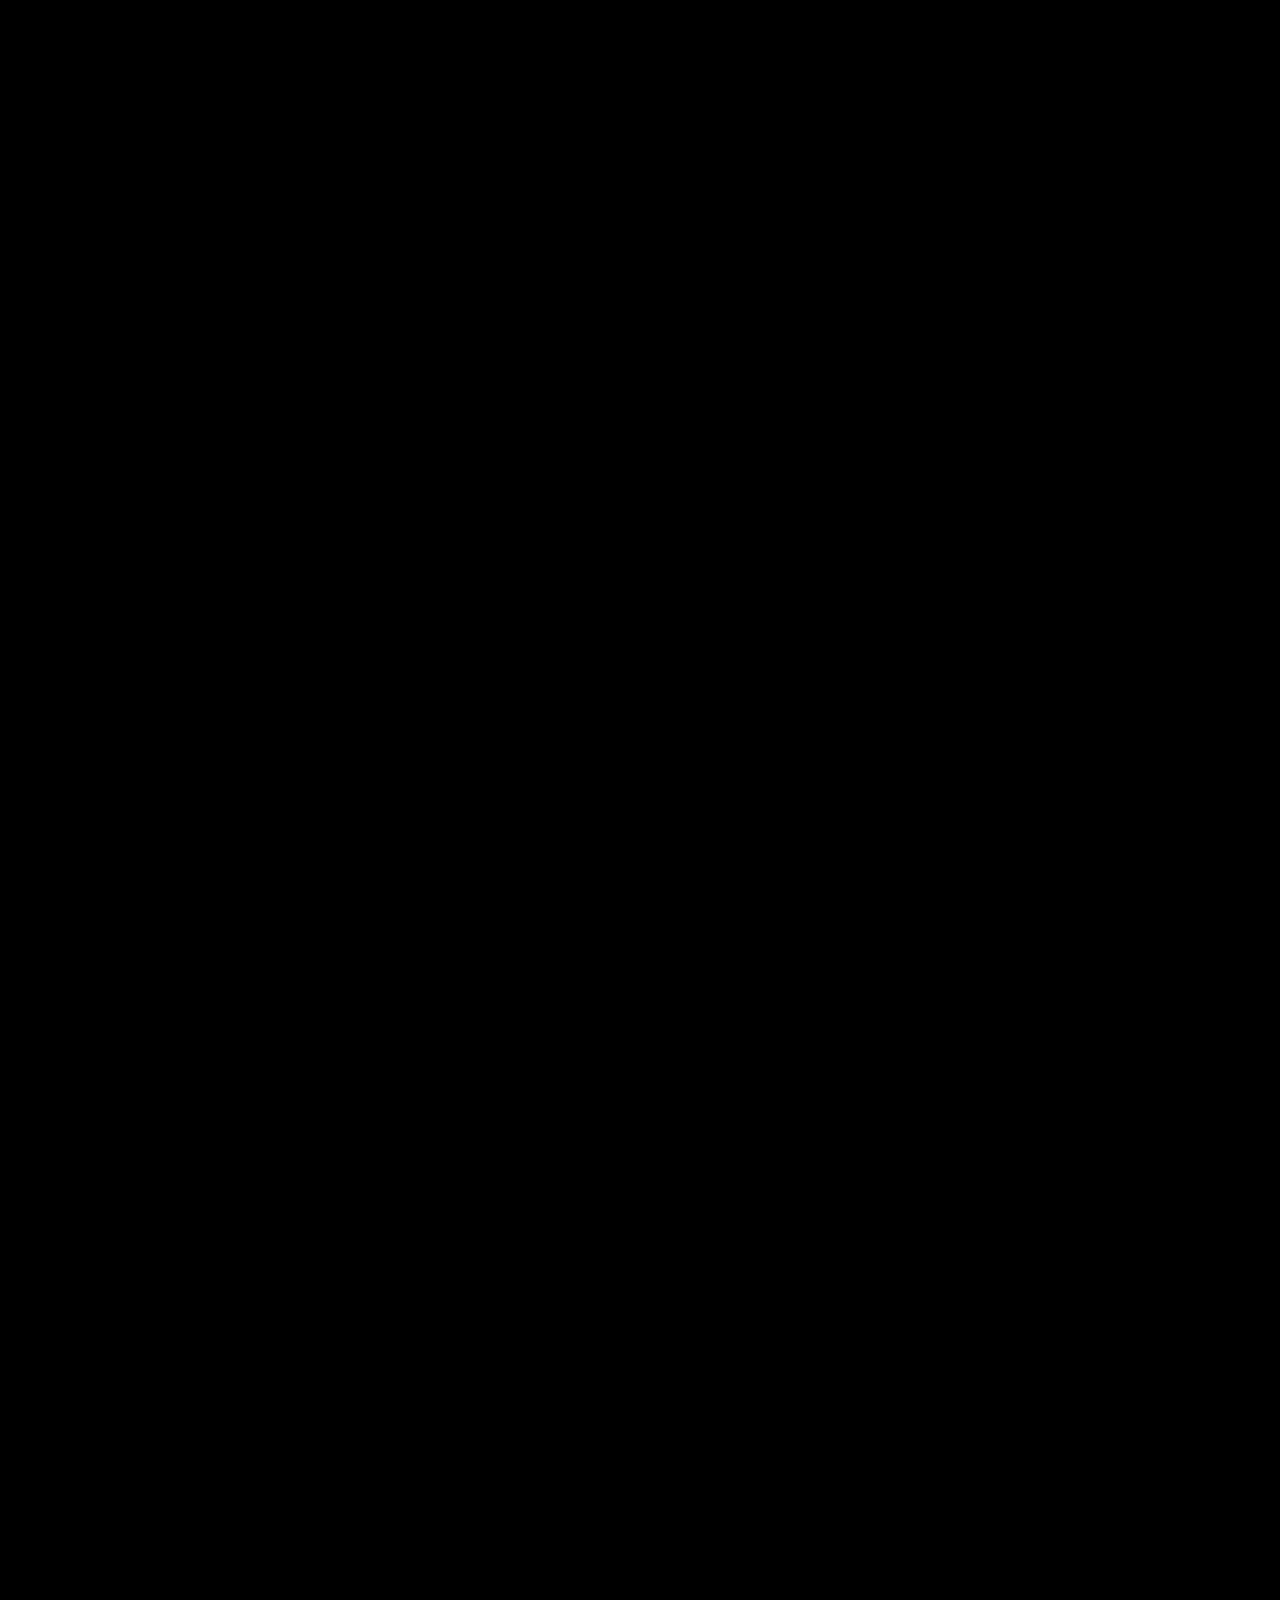
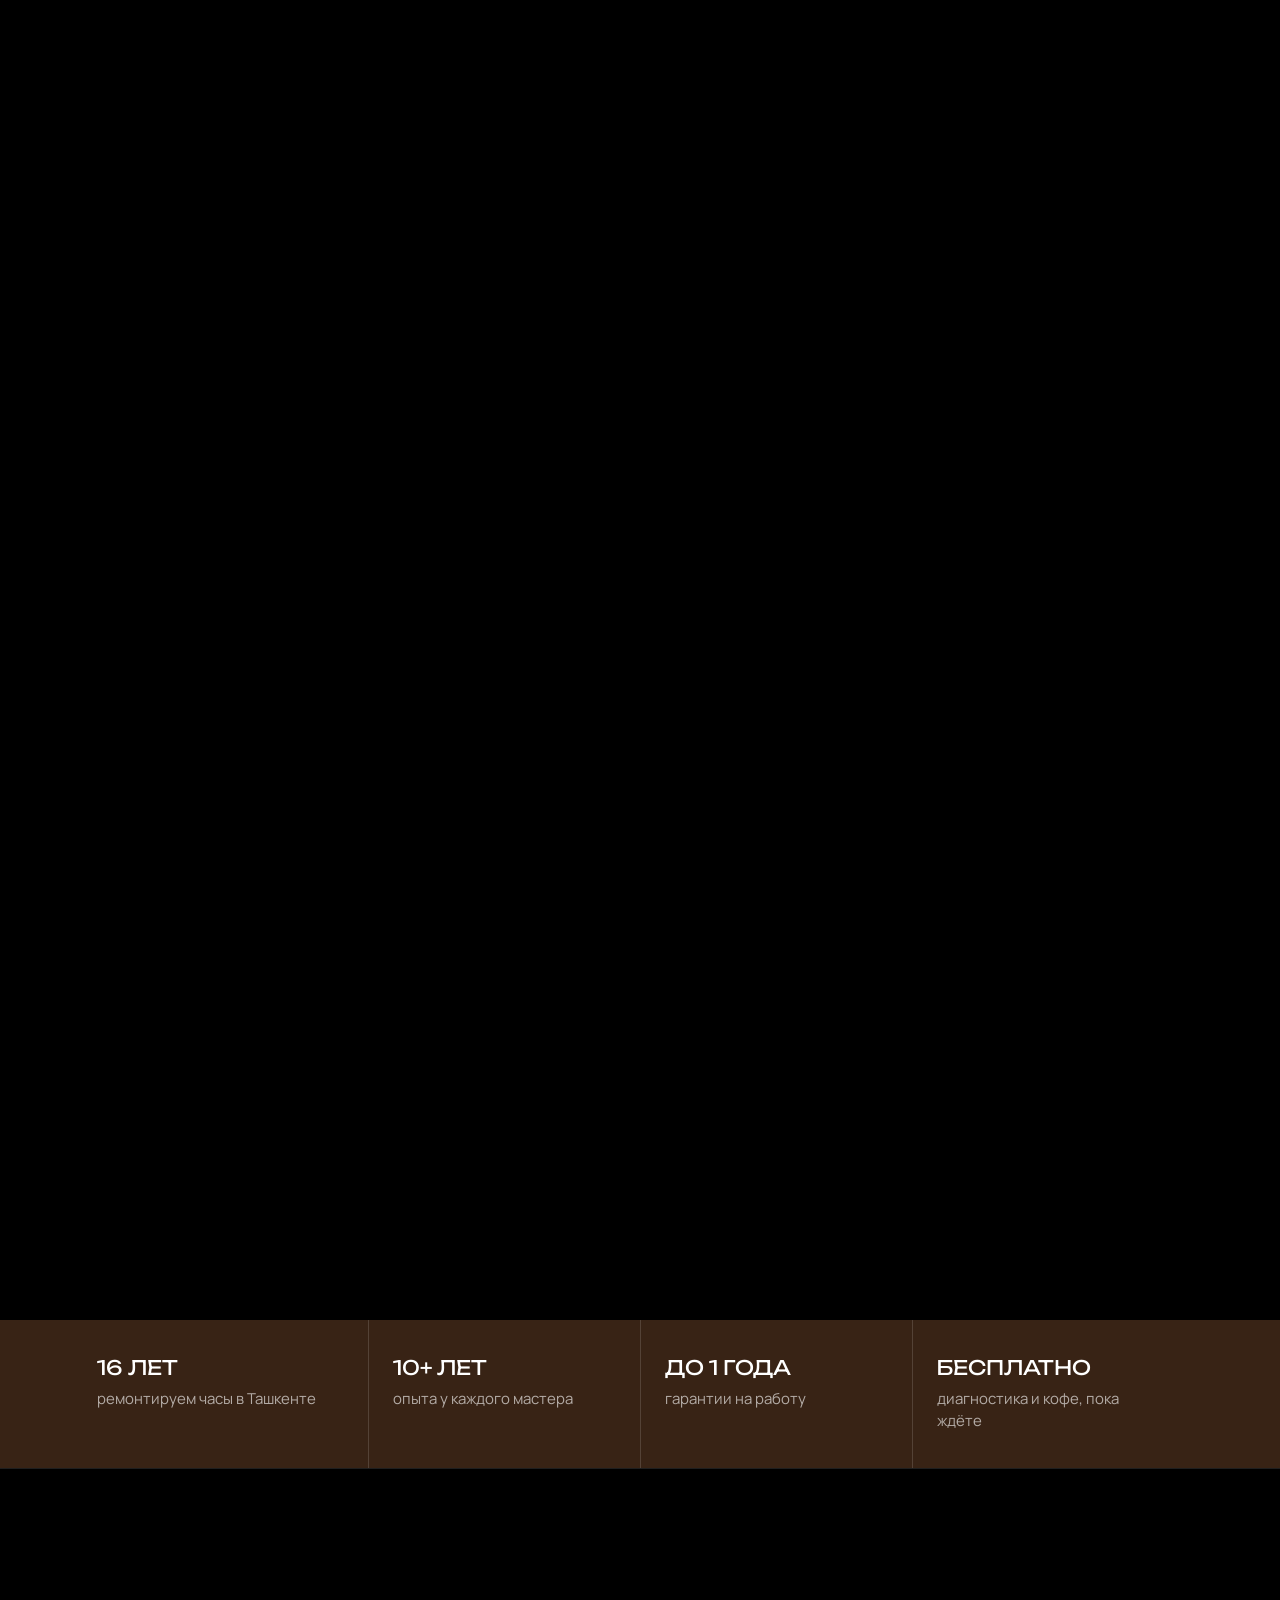
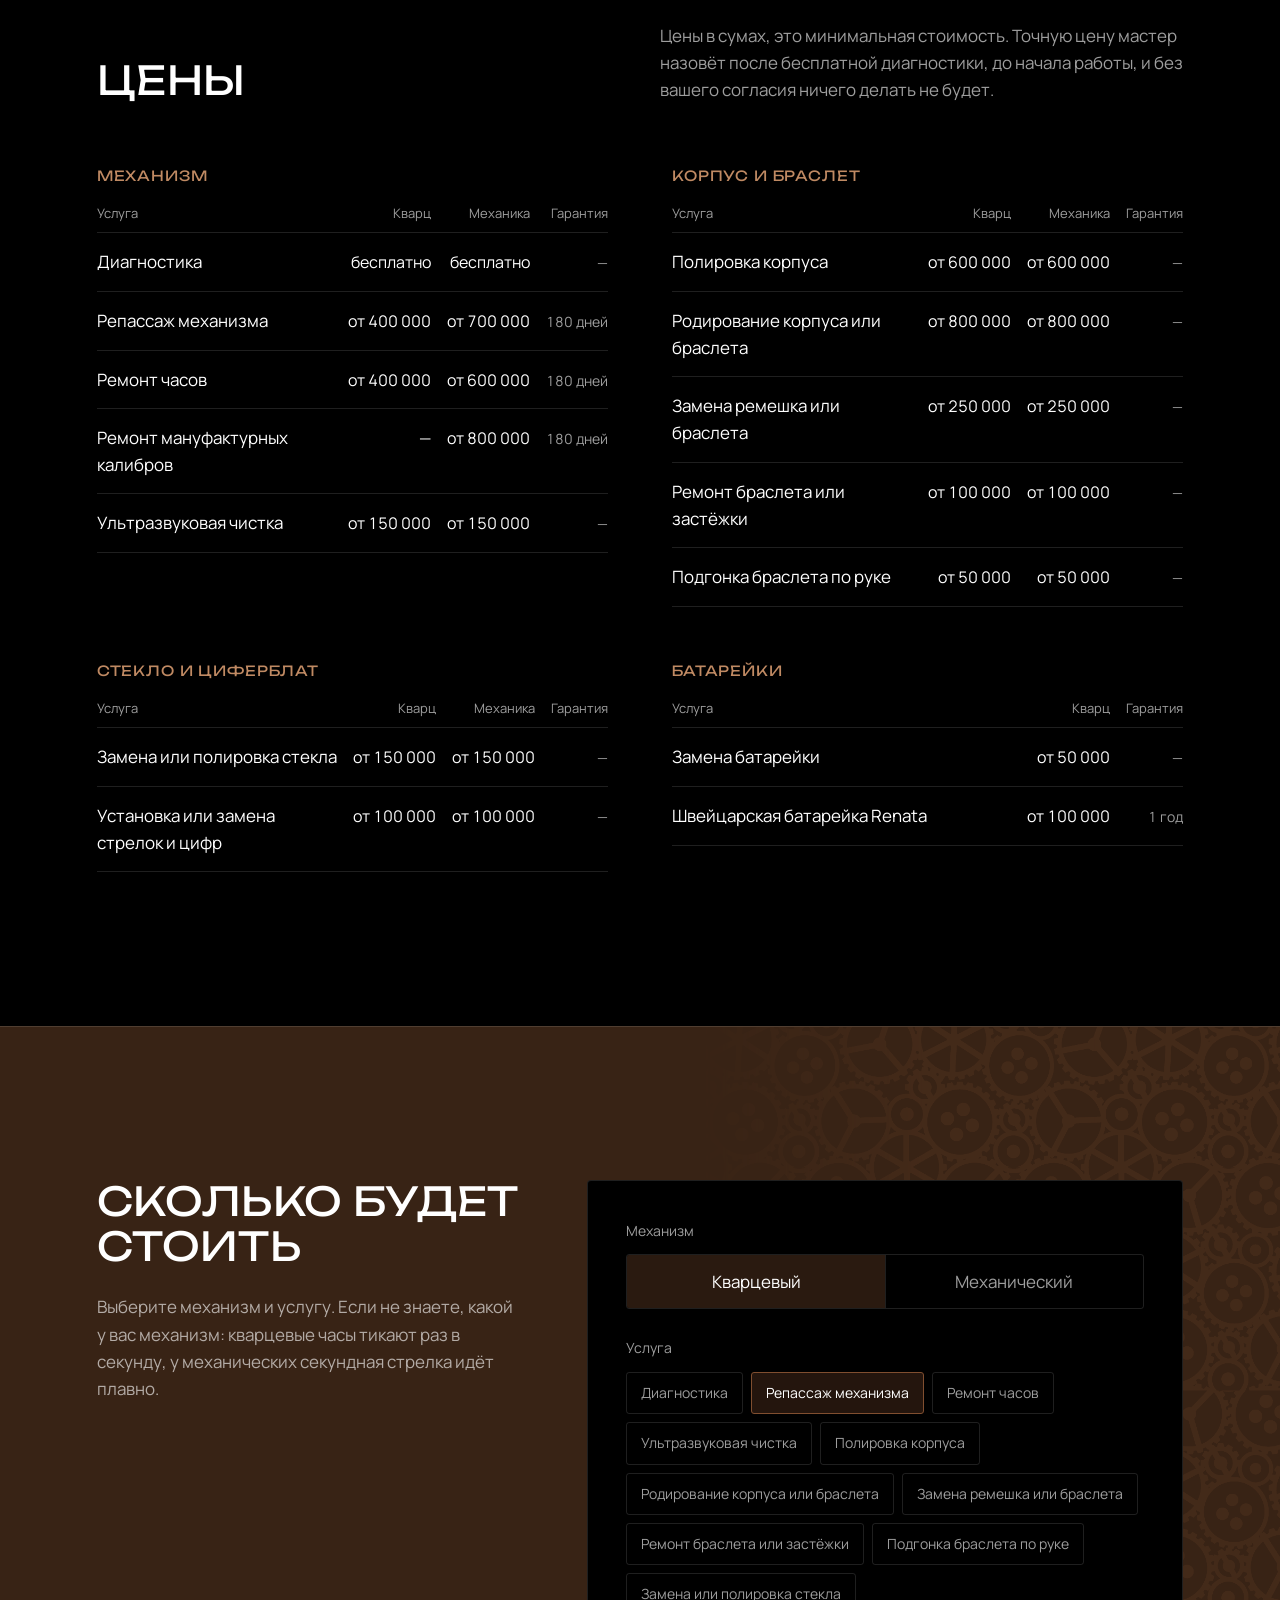
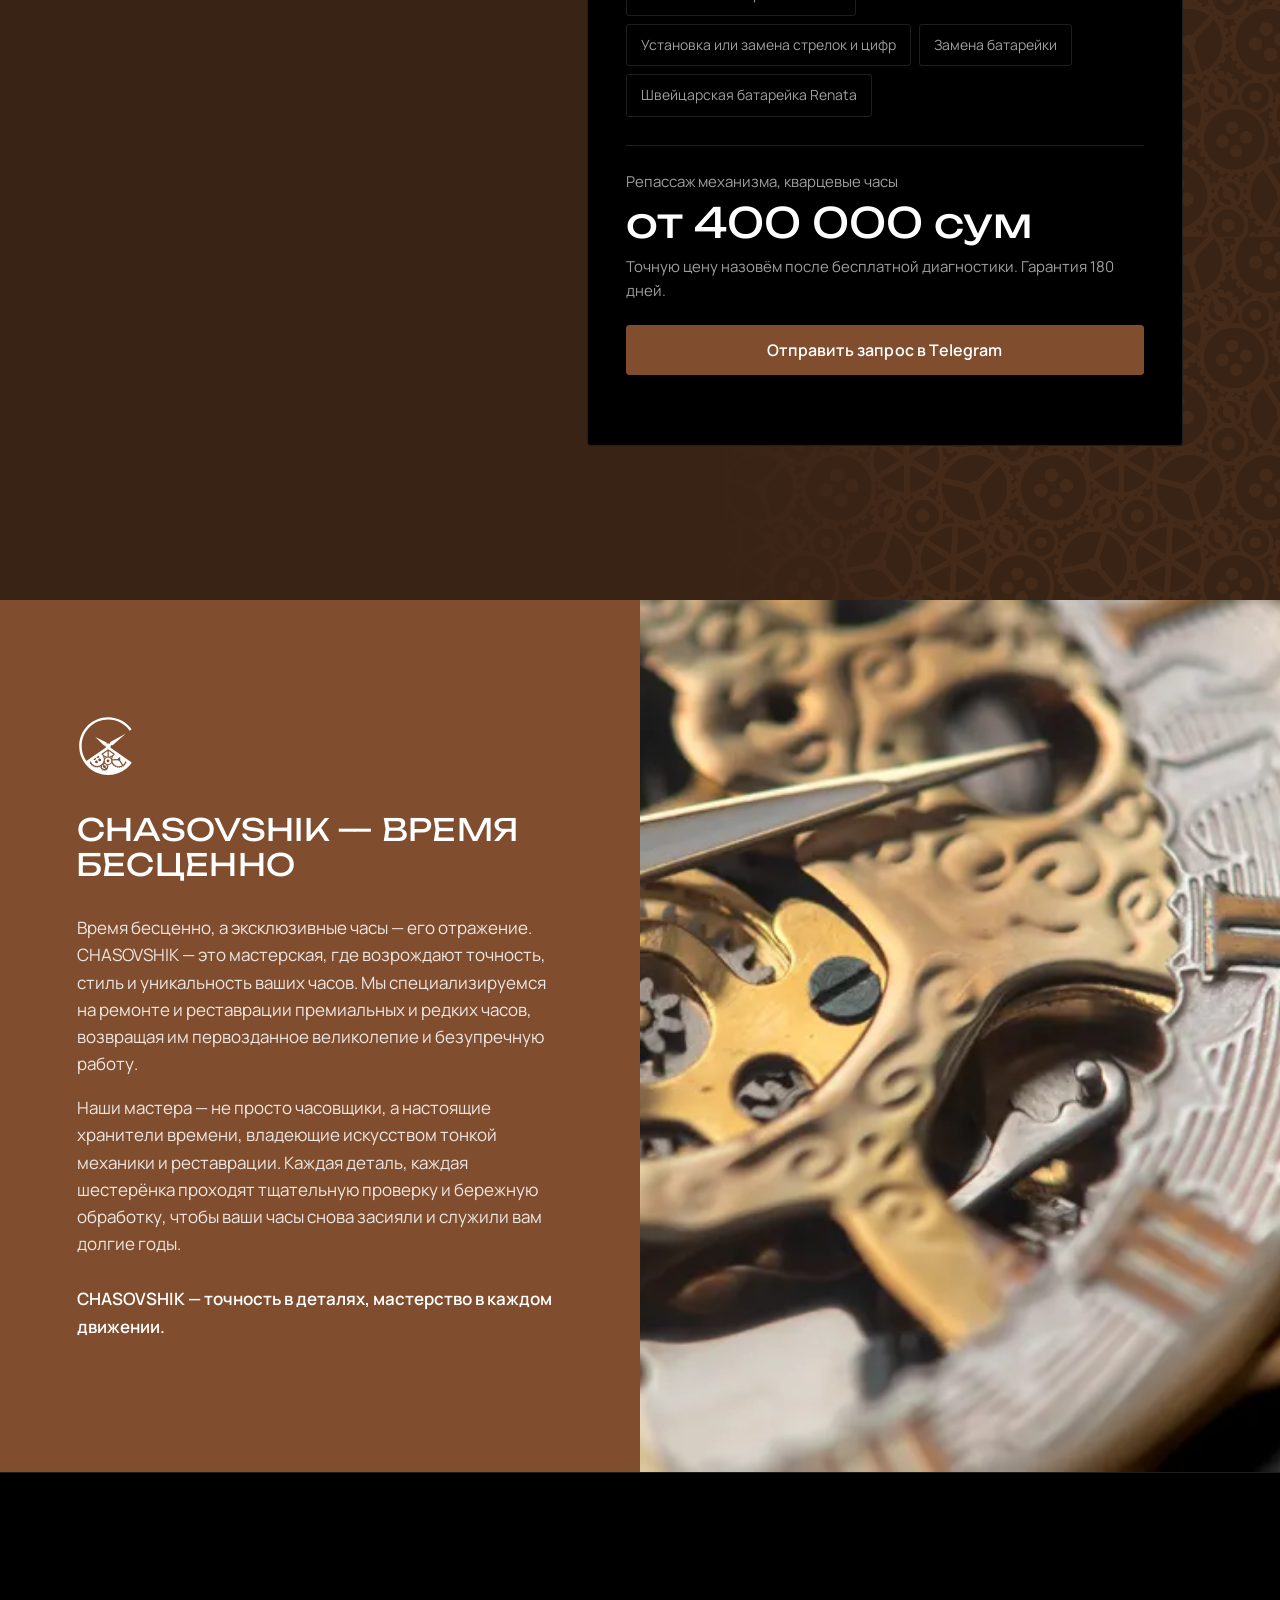
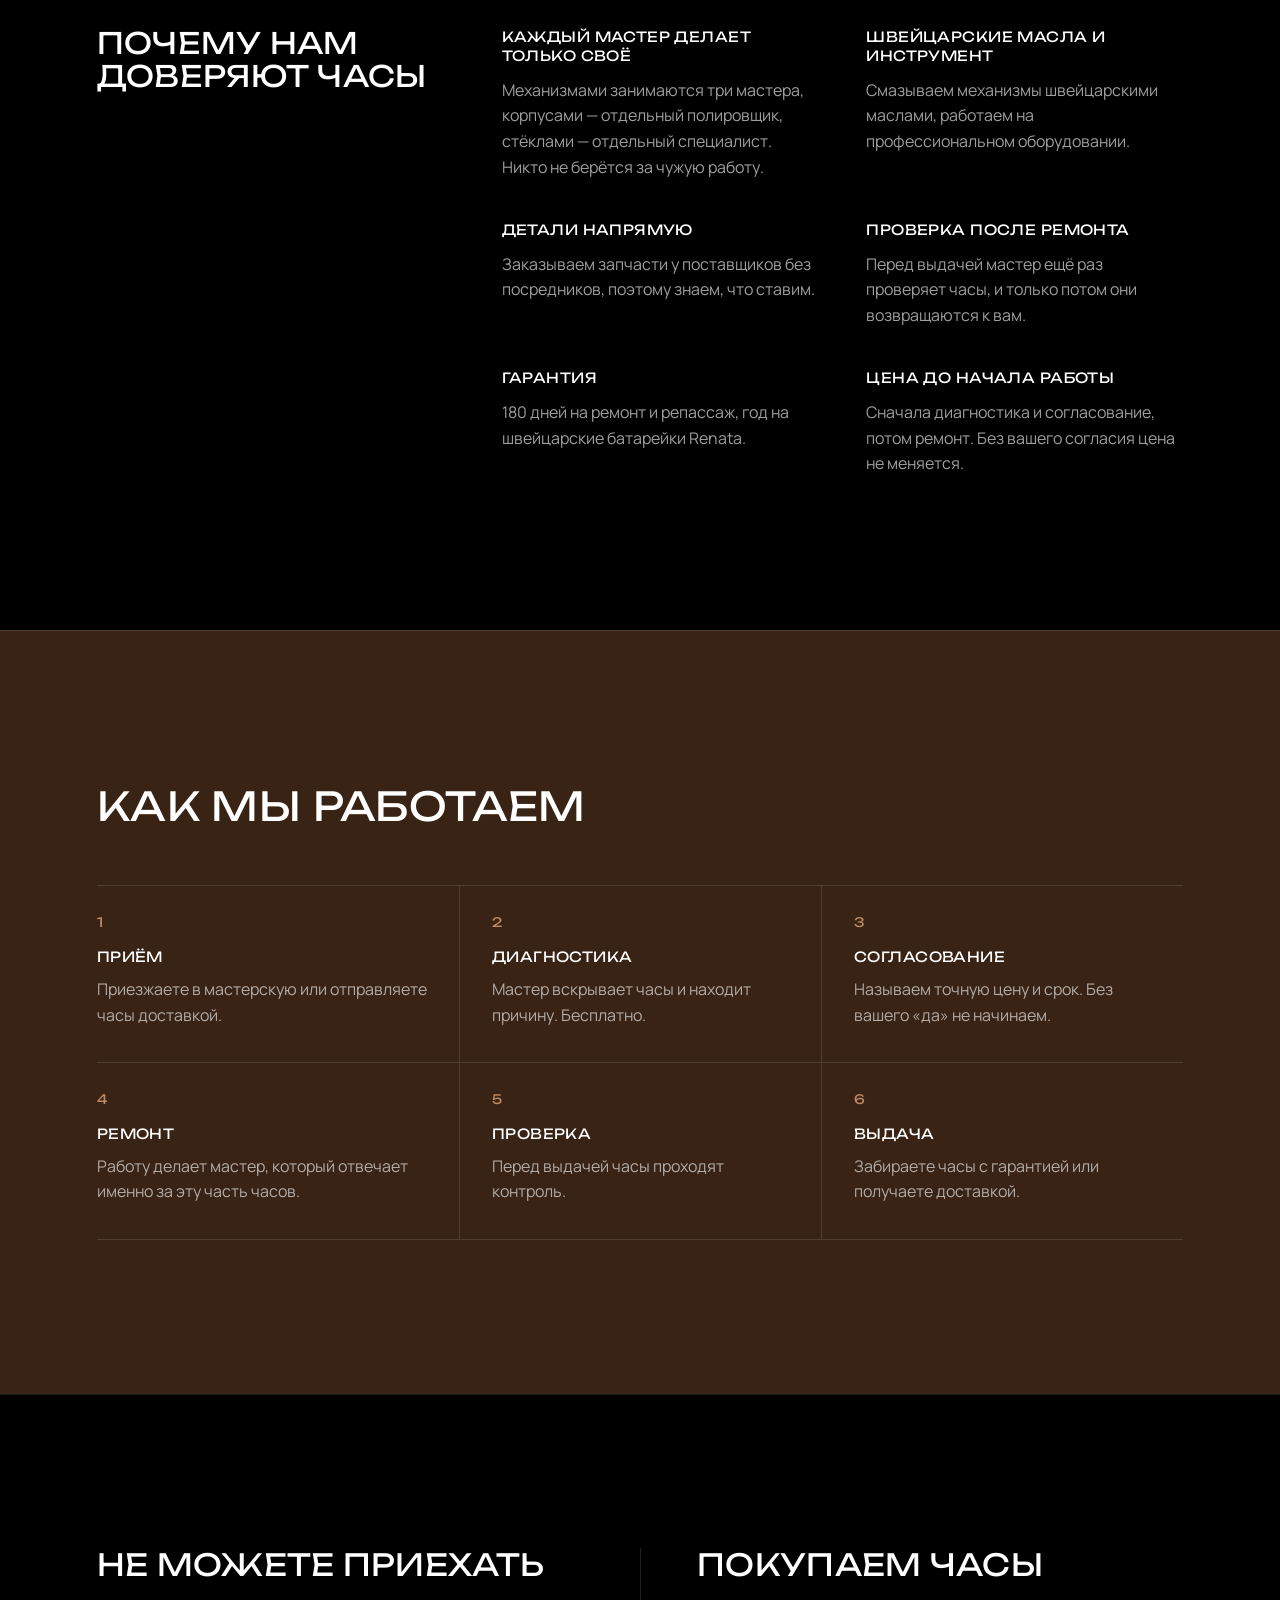
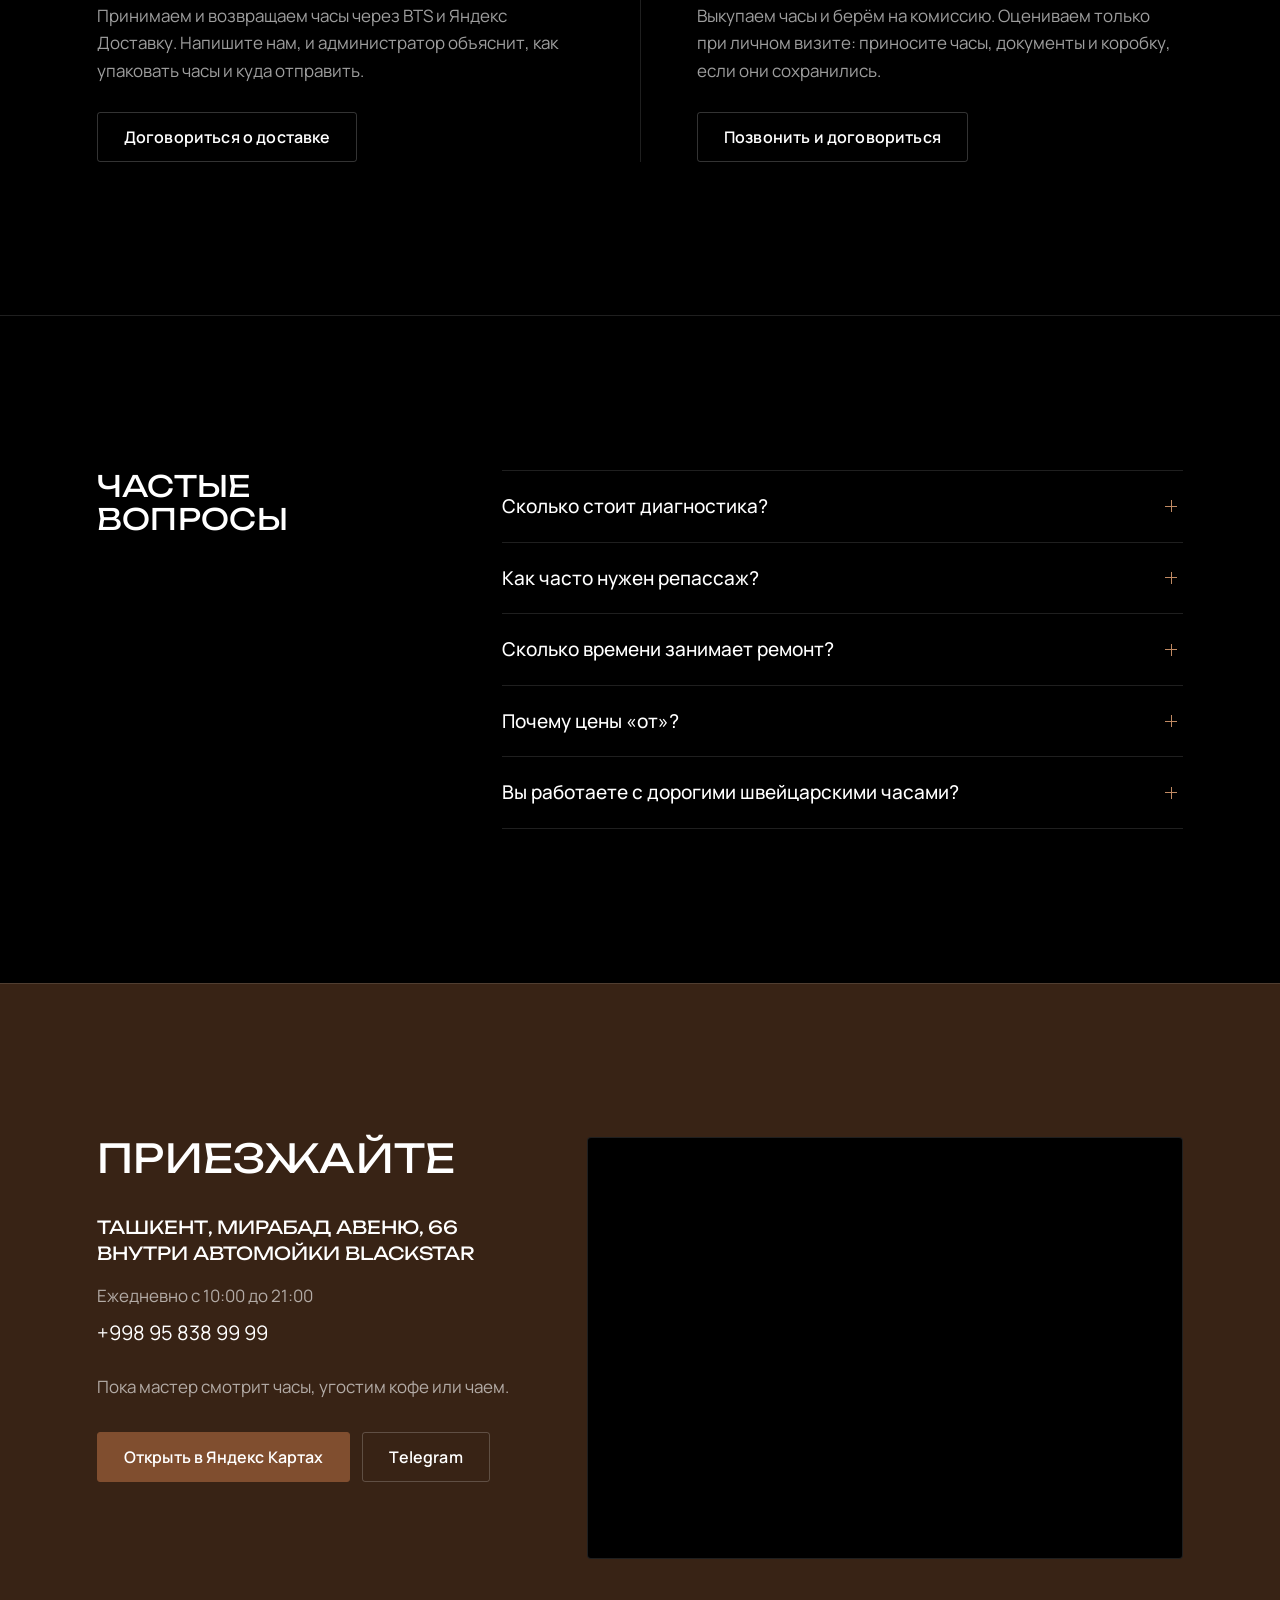
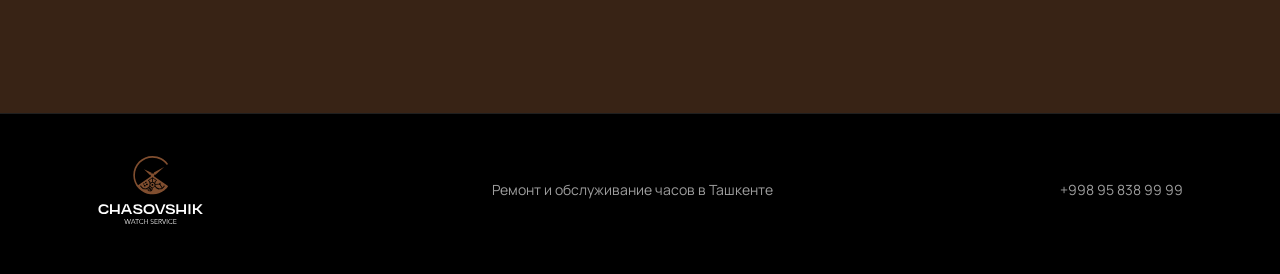
==== commit 6895ac52: "Telegram: @chasovshikuz_mirobod, готовый текст с кодом источника; события для аналитики Co-Authored-" ====
--- a/index.html
+++ b/index.html
@@ -124,7 +124,7 @@
     <a href="#process">Как мы работаем</a>
     <a href="#contacts">Контакты</a>
   </nav>
-  <a class="btn btn-small js-tg" href="#" target="_blank" rel="noopener">Записаться</a>
+  <a class="btn btn-small js-tg" href="https://t.me/chasovshikuz_mirobod" data-place="header">Записаться</a>
 </header>
 
 <main>
@@ -138,7 +138,7 @@
       <h1>Время бесценно</h1>
       <p class="lead">Мастерская по ремонту швейцарских и японских часов в Ташкенте. Работаем больше 16 лет, у каждого мастера больше 10 лет опыта, на ремонт даём гарантию.</p>
       <div class="cta">
-        <a class="btn js-tg" href="#" target="_blank" rel="noopener">Написать в Telegram</a>
+        <a class="btn js-tg" href="https://t.me/chasovshikuz_mirobod" data-place="hero">Написать в Telegram</a>
         <a class="btn btn-ghost js-phone" href="tel:+998958389999">+998 95 838 99 99</a>
       </div>
       <p class="free">Диагностика бесплатно, приезжайте с часами в любой день с 10 до 21.</p>
@@ -257,7 +257,7 @@
     <article>
       <h2>Не можете приехать</h2>
       <p>Принимаем и возвращаем часы через BTS и Яндекс Доставку. Напишите нам, и администратор объяснит, как упаковать часы и куда отправить.</p>
-      <a class="btn btn-ghost js-tg" href="#" target="_blank" rel="noopener">Договориться о доставке</a>
+      <a class="btn btn-ghost js-tg" href="https://t.me/chasovshikuz_mirobod" data-place="delivery" data-msg="Здравствуйте! Хочу отправить часы в ремонт доставкой.">Договориться о доставке</a>
     </article>
     <article>
       <h2>Покупаем часы</h2>
@@ -294,7 +294,7 @@
       <p class="coffee">Пока мастер смотрит часы, угостим кофе или чаем.</p>
       <div class="cta">
         <a class="btn js-map" href="https://yandex.uz/maps/org/chasovshik_uz/70462933949/" target="_blank" rel="noopener">Открыть в Яндекс Картах</a>
-        <a class="btn btn-ghost js-tg" href="#" target="_blank" rel="noopener">Telegram</a>
+        <a class="btn btn-ghost js-tg" href="https://t.me/chasovshikuz_mirobod" data-place="contacts">Telegram</a>
       </div>
     </div>
     <div class="map">
@@ -315,11 +315,12 @@
 
 <div class="mbar" aria-label="Быстрая связь">
   <a class="js-phone" href="tel:+998958389999">Позвонить</a>
-  <a class="js-tg" href="#" target="_blank" rel="noopener">Telegram</a>
+  <a class="js-tg" href="https://t.me/chasovshikuz_mirobod" data-place="mobile_bar">Telegram</a>
 </div>
 
-<script src="js/data.js?v=6"></script>
-<script src="js/watch.js?v=6"></script>
-<script src="js/main.js?v=6"></script>
+<script src="js/data.js?v=7"></script>
+<script src="js/watch.js?v=7"></script>
+<script src="js/track.js?v=7"></script>
+<script src="js/main.js?v=7"></script>
 </body>
 </html>
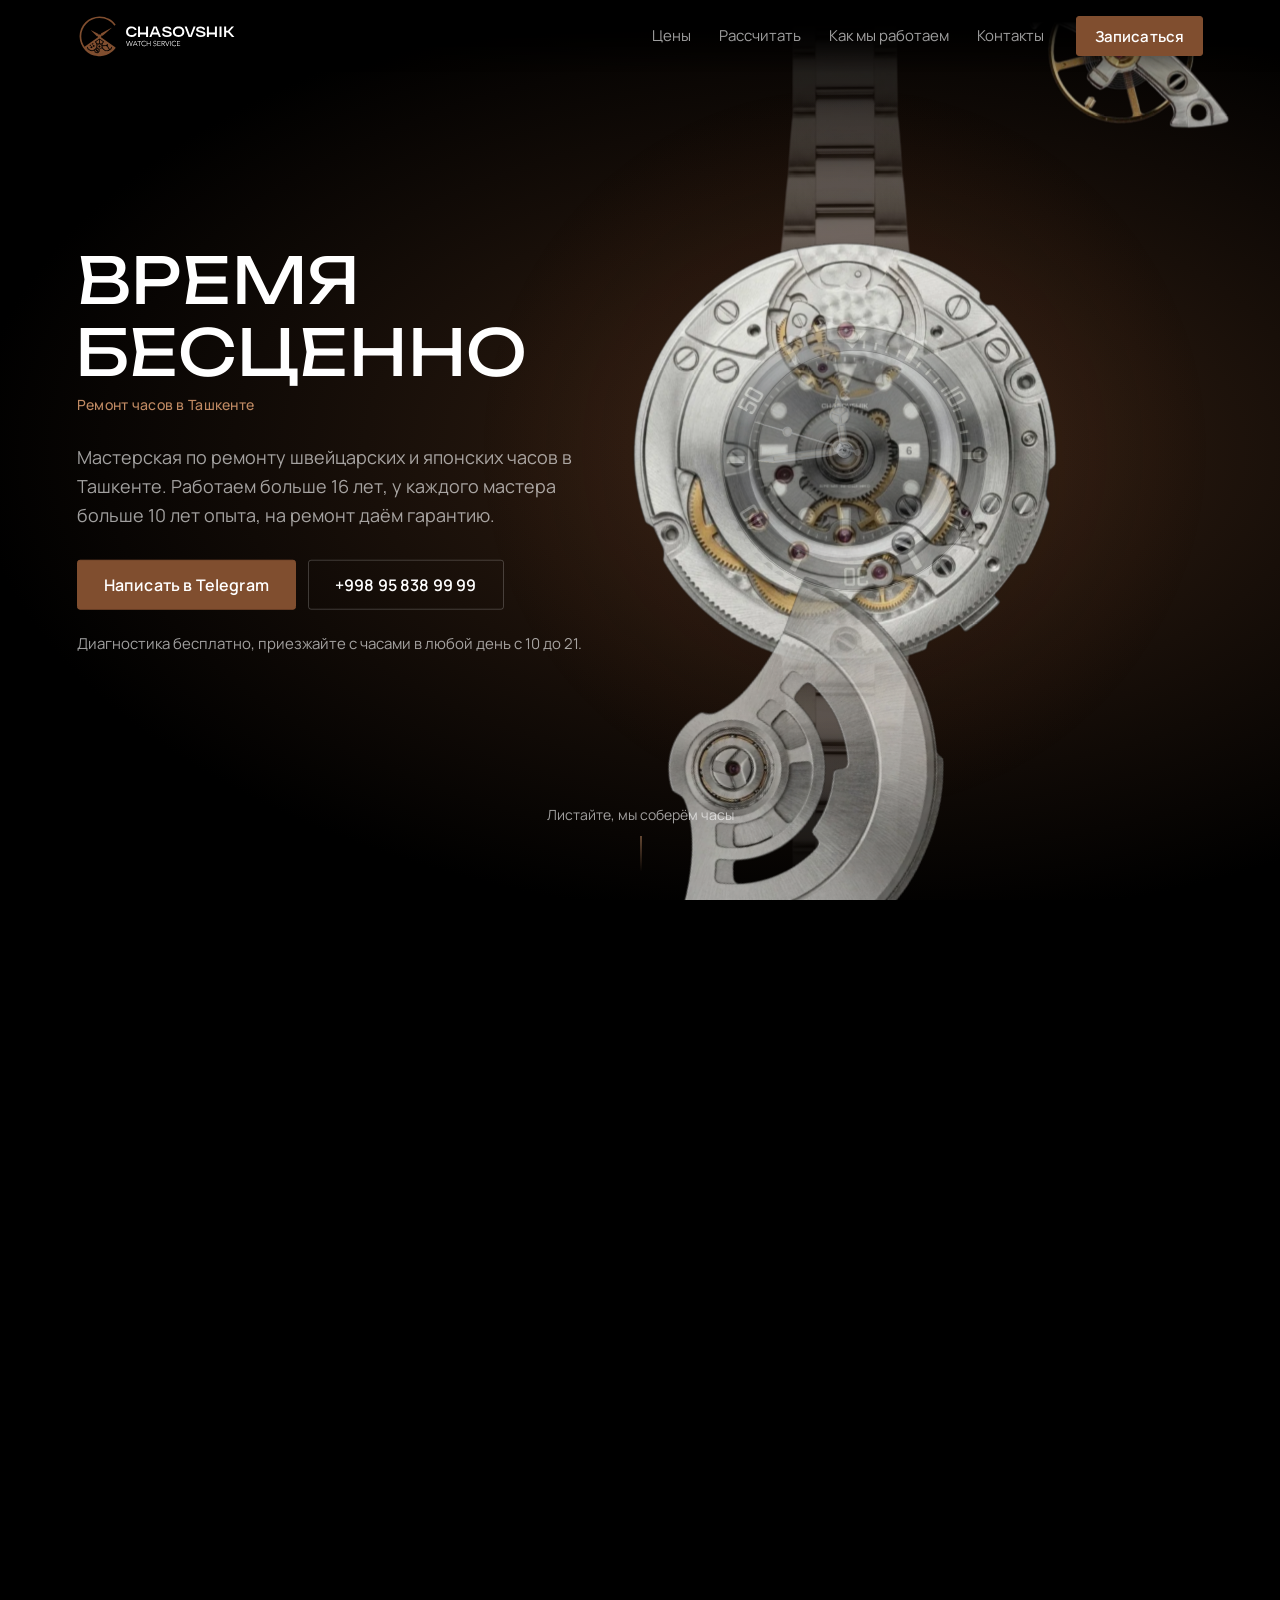
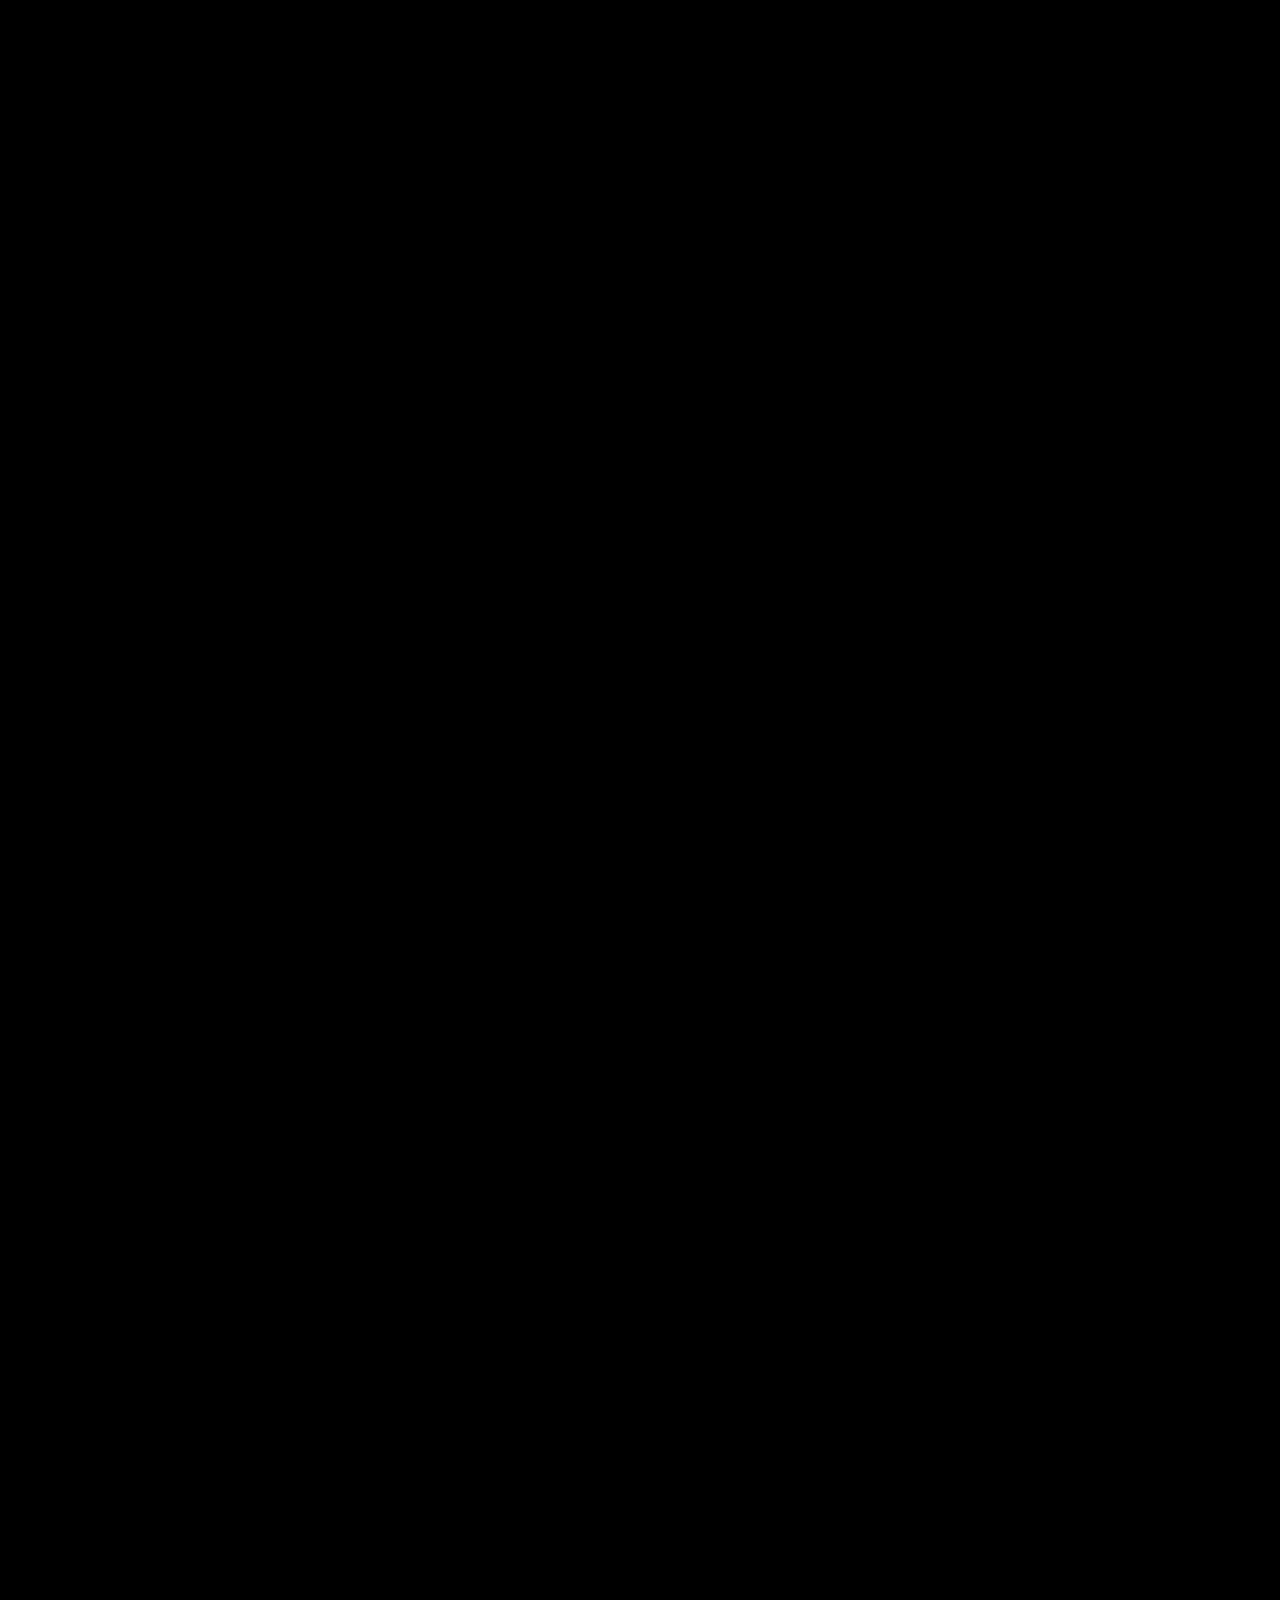
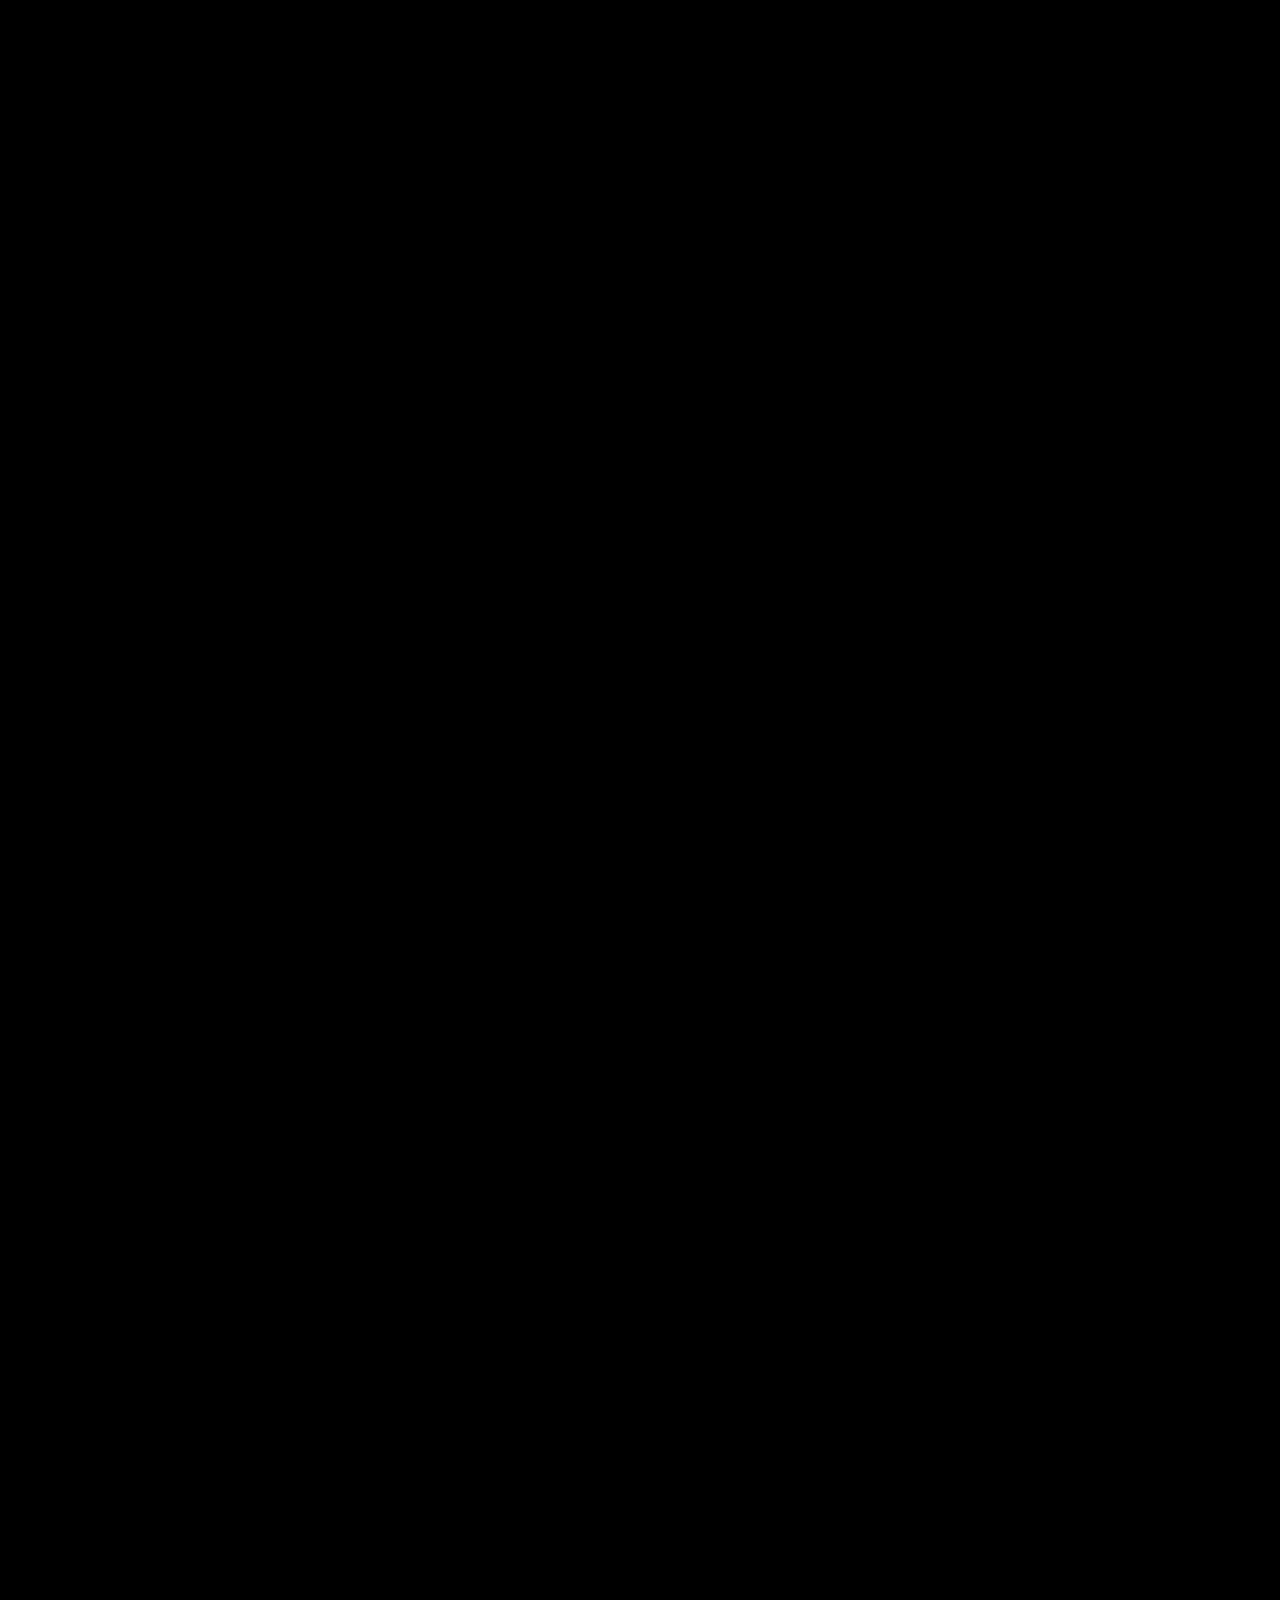
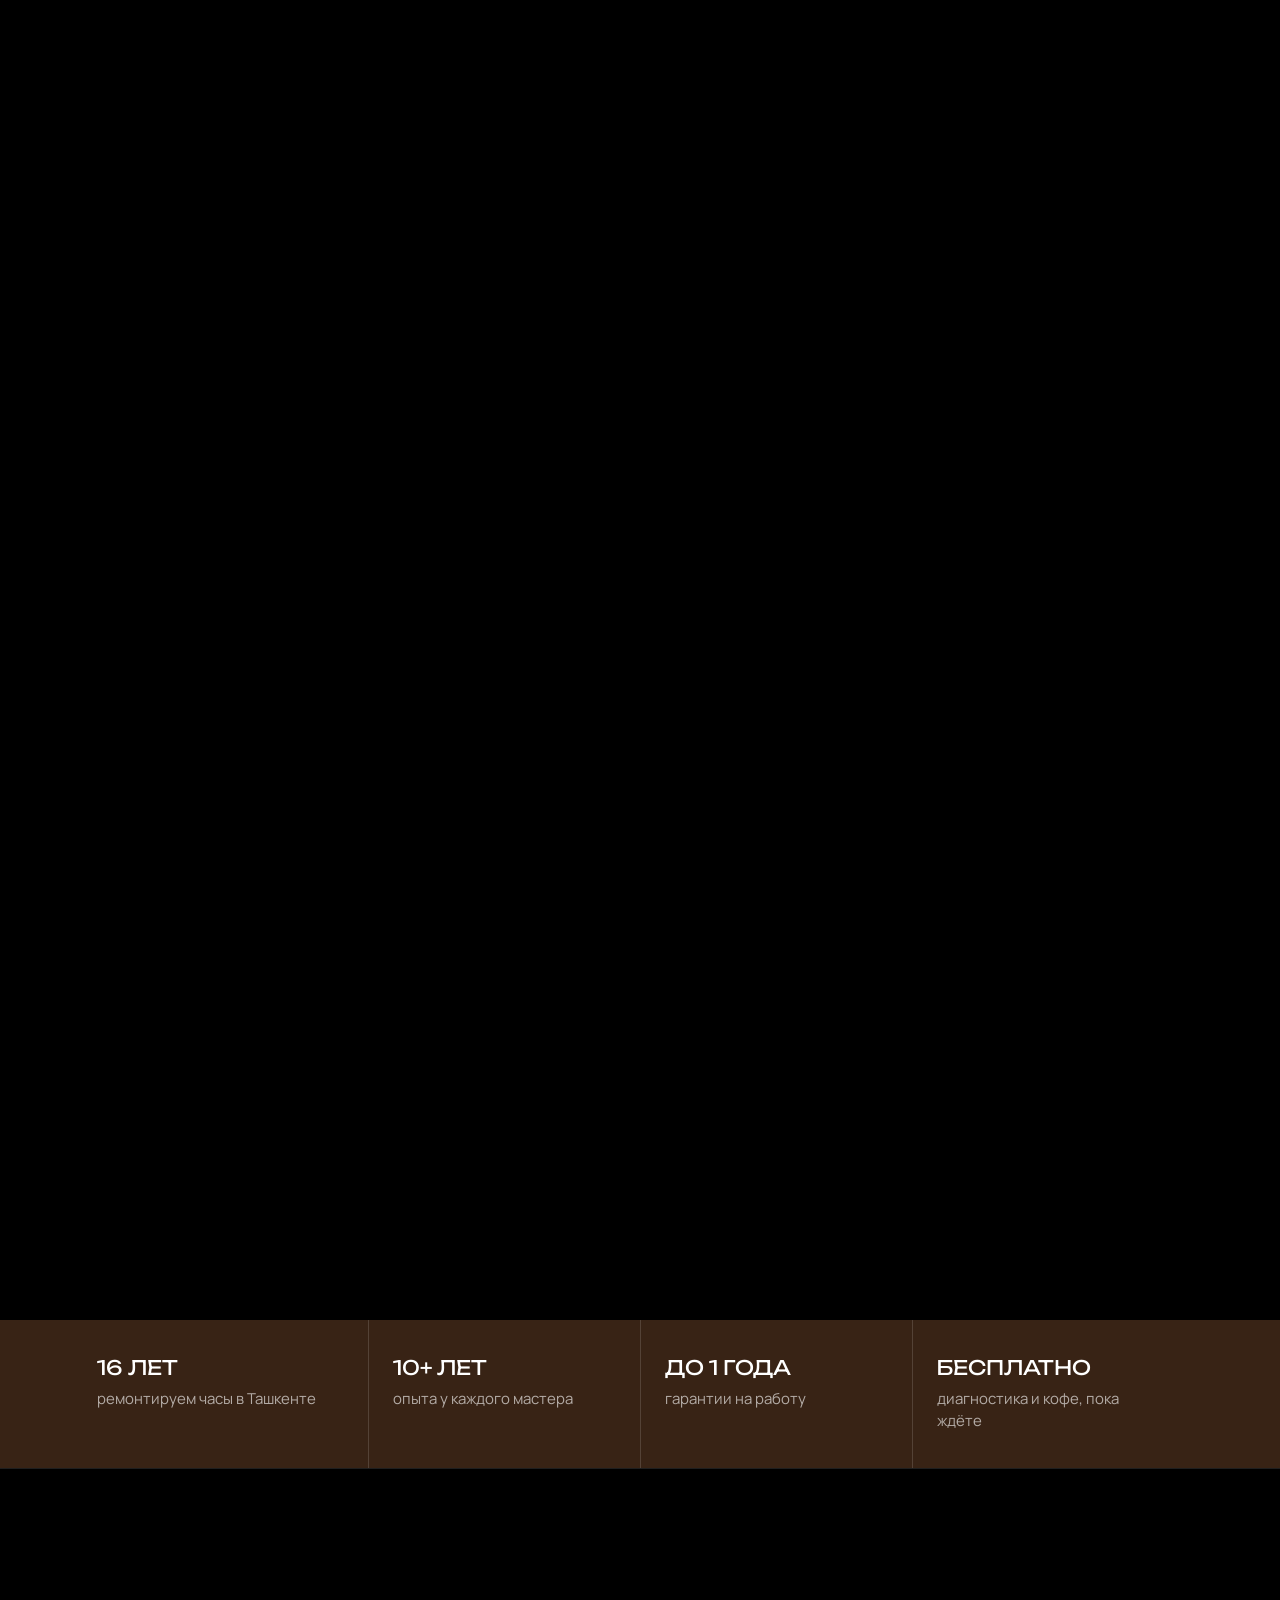
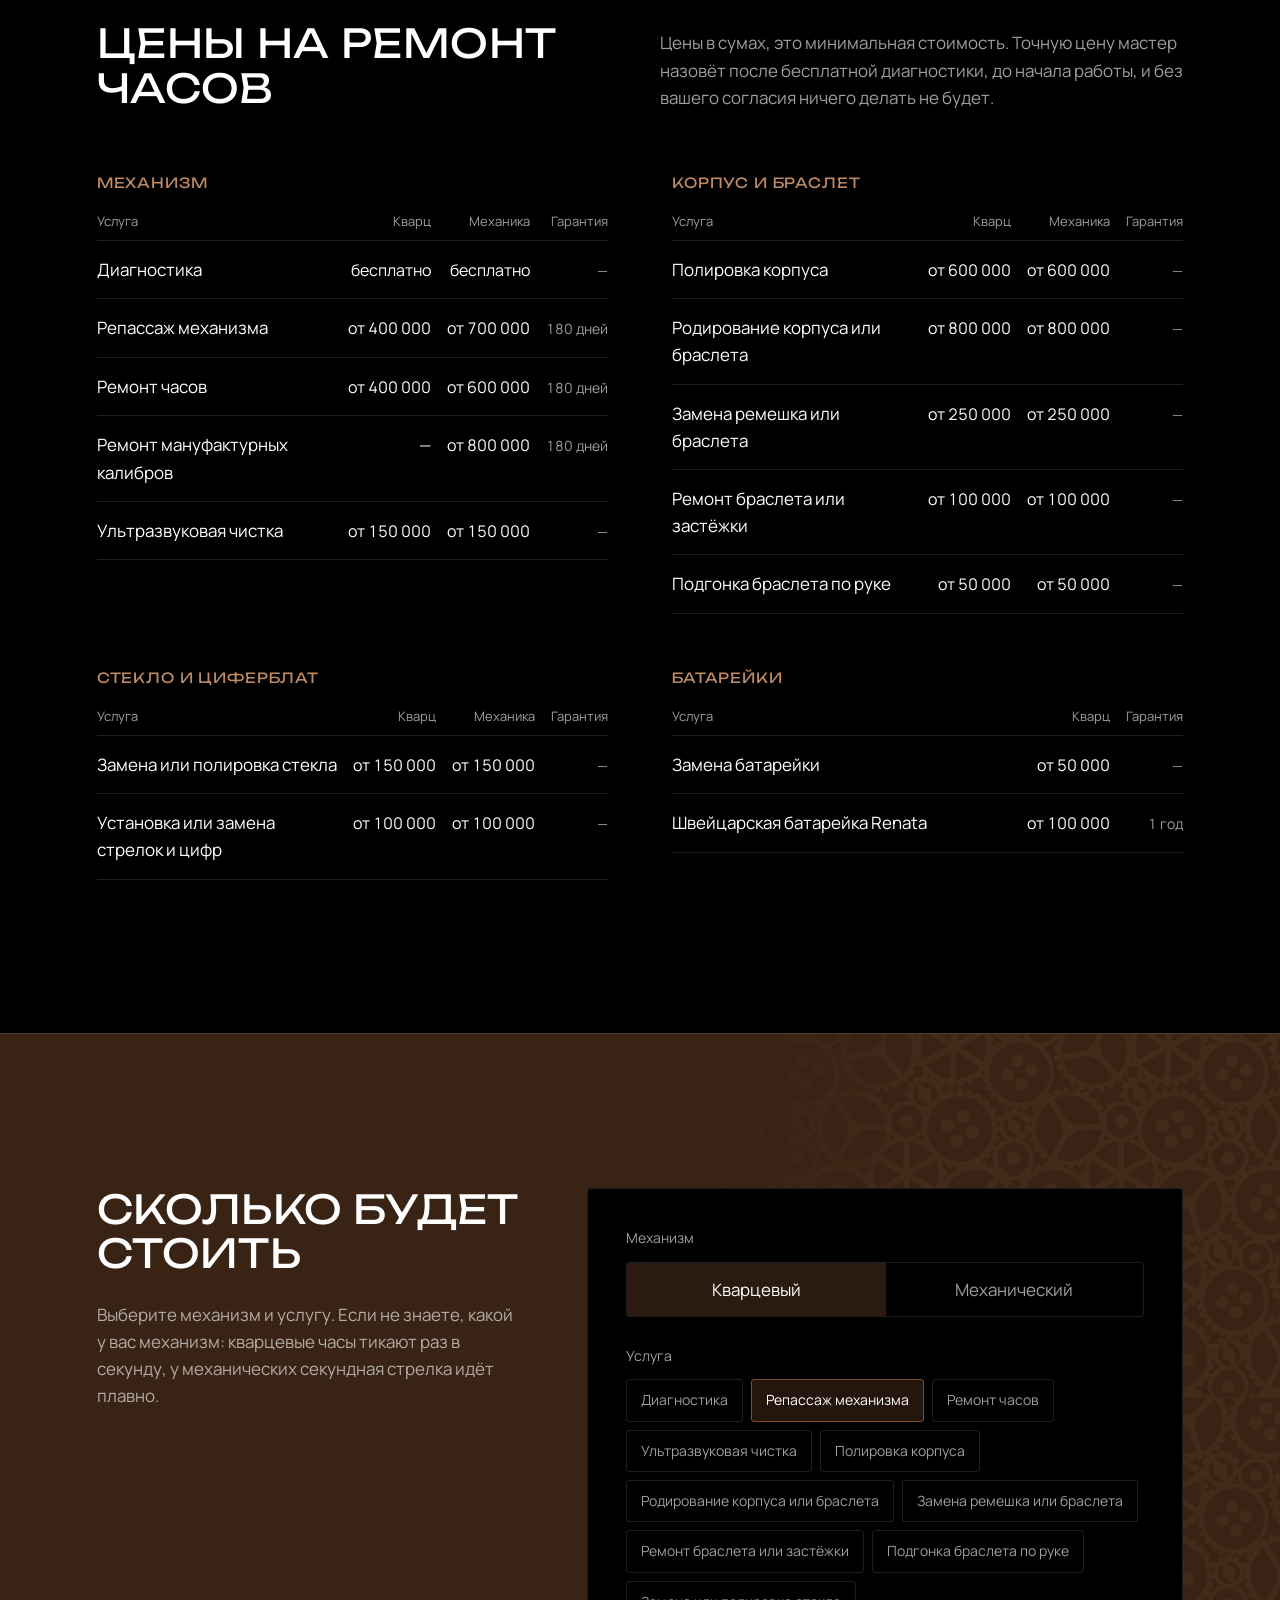
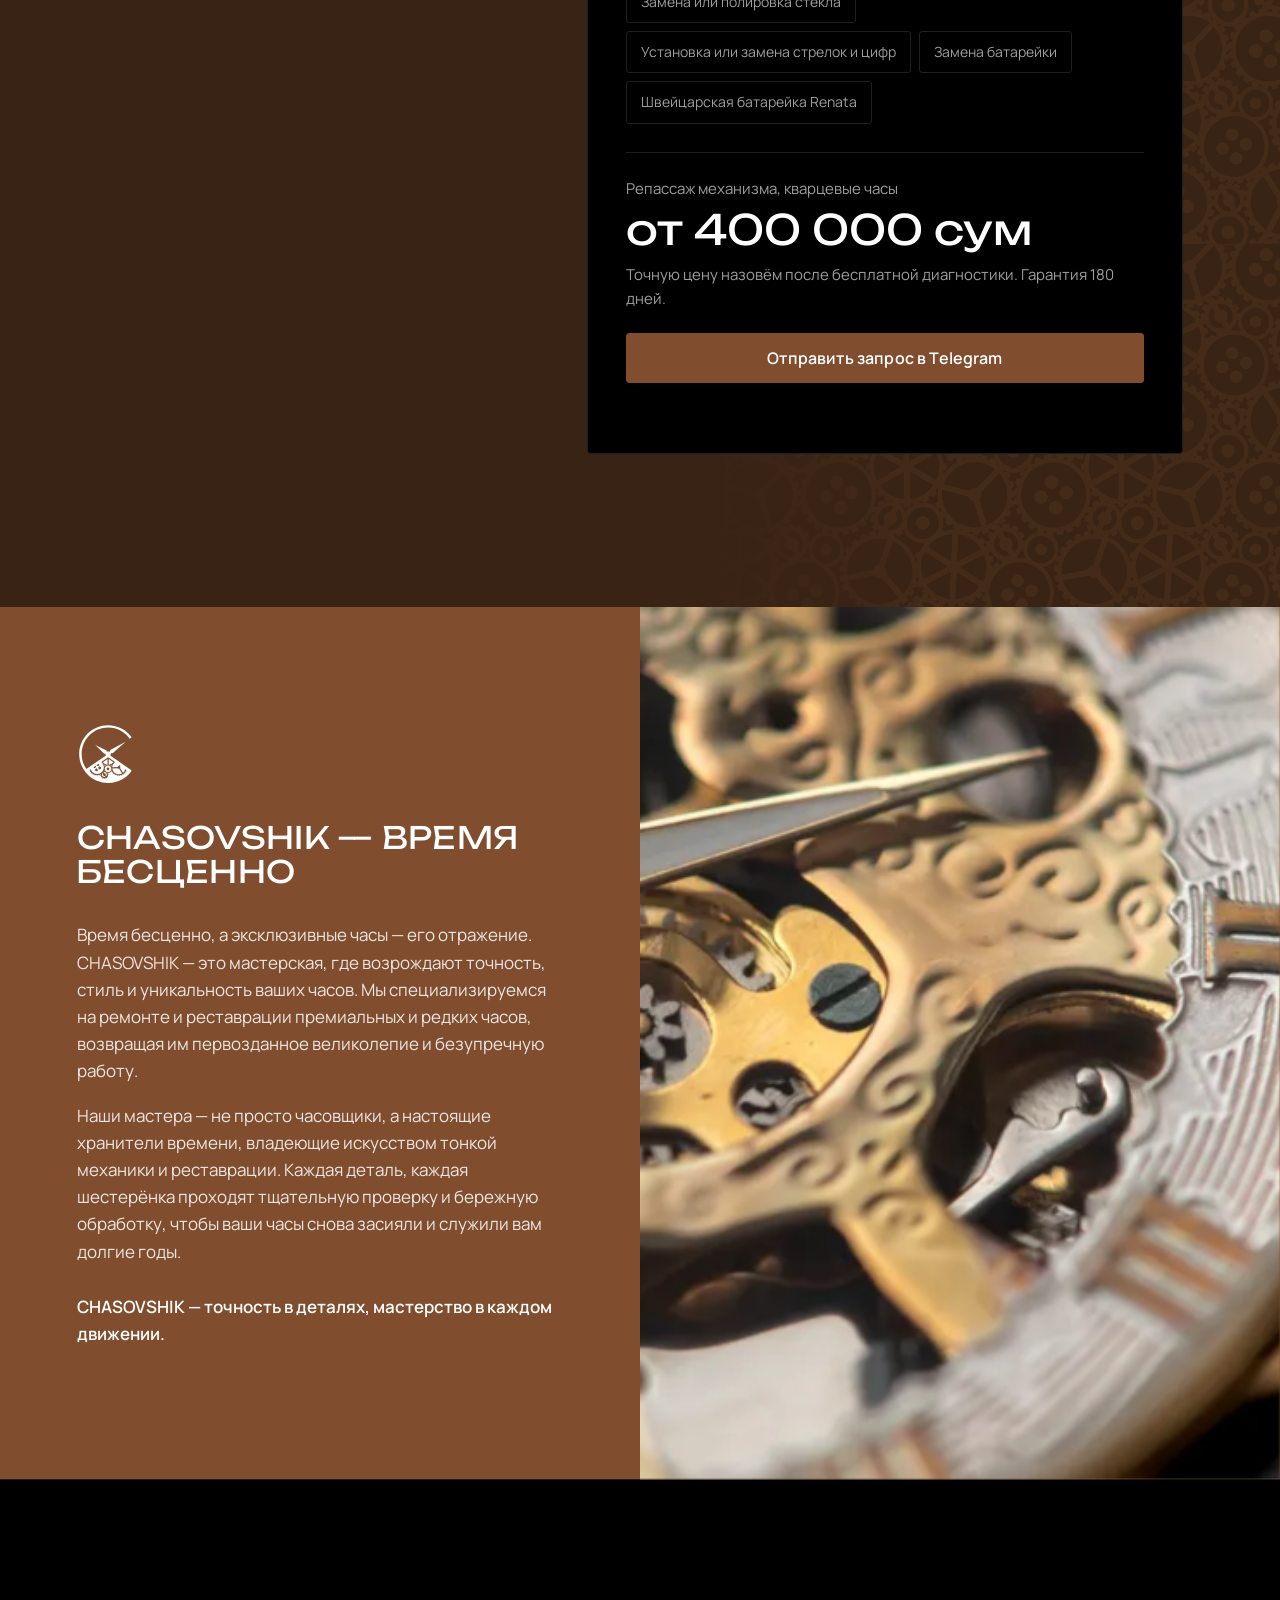
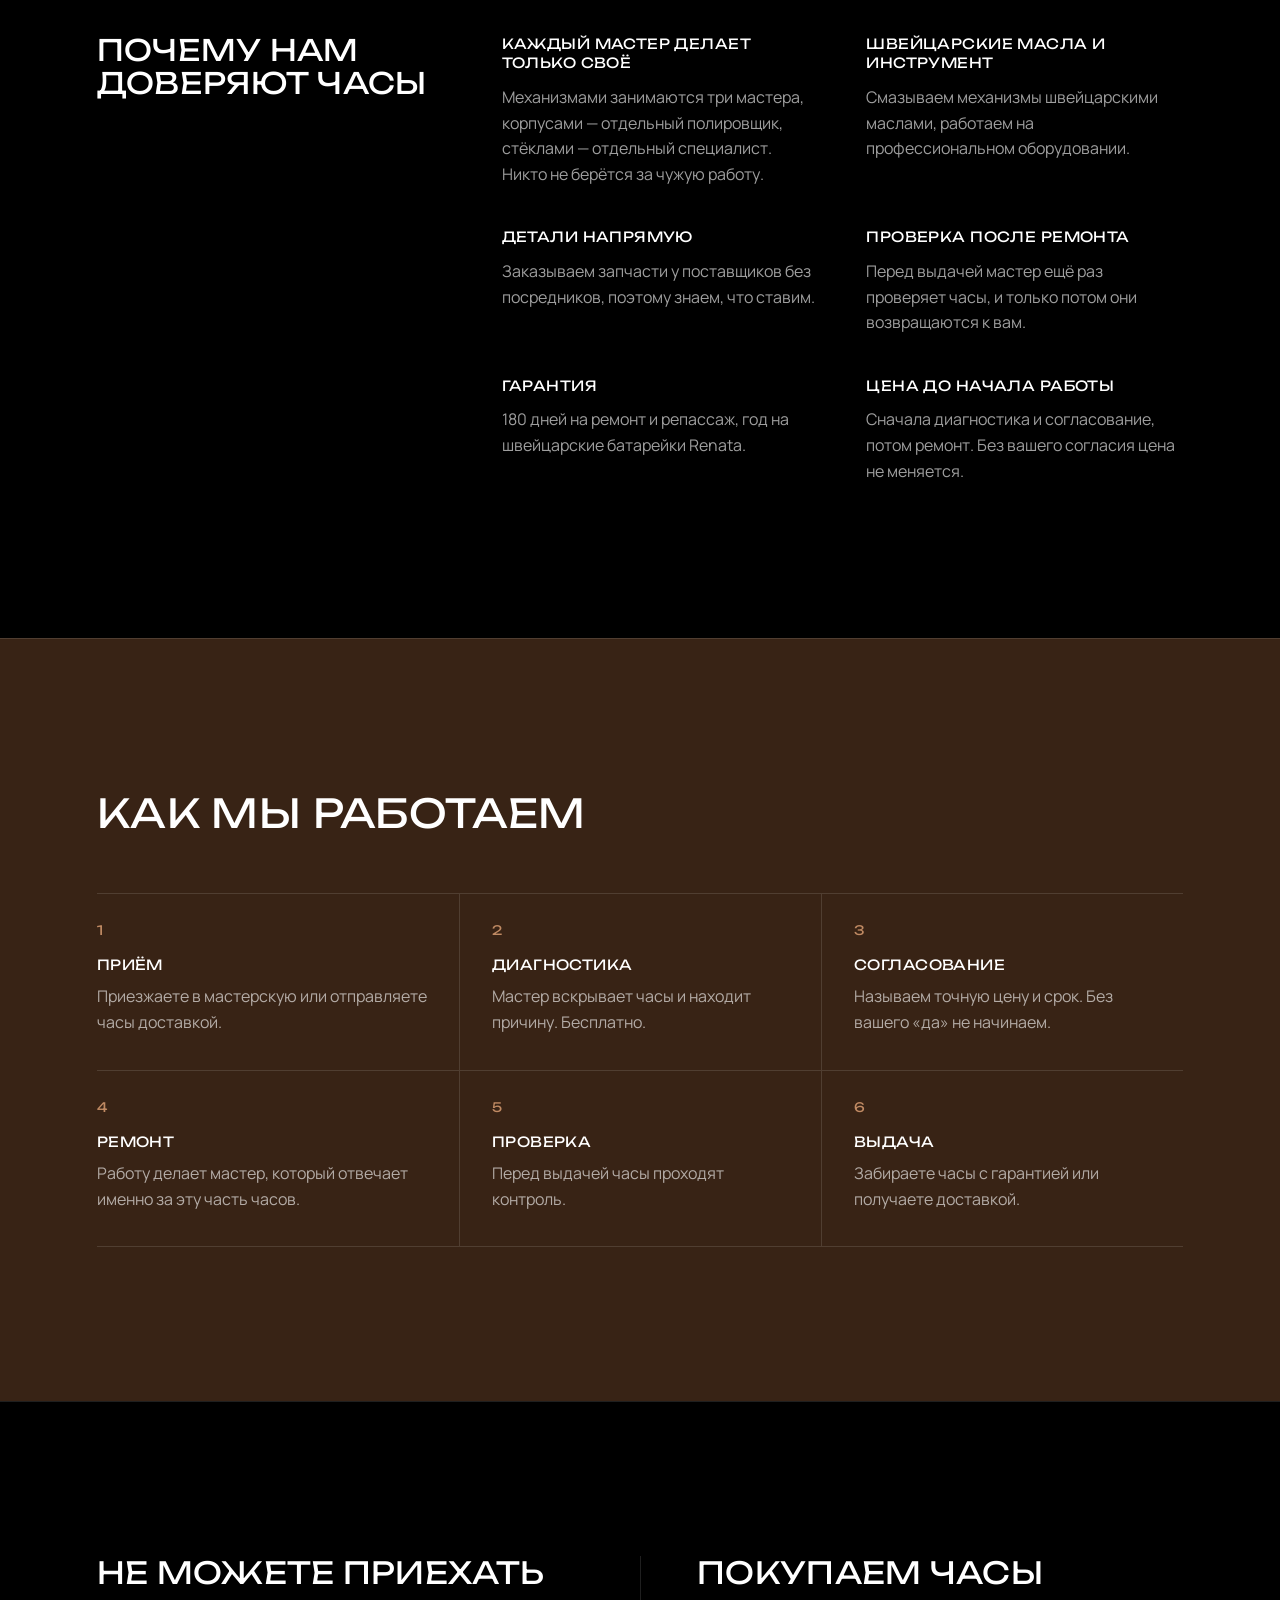
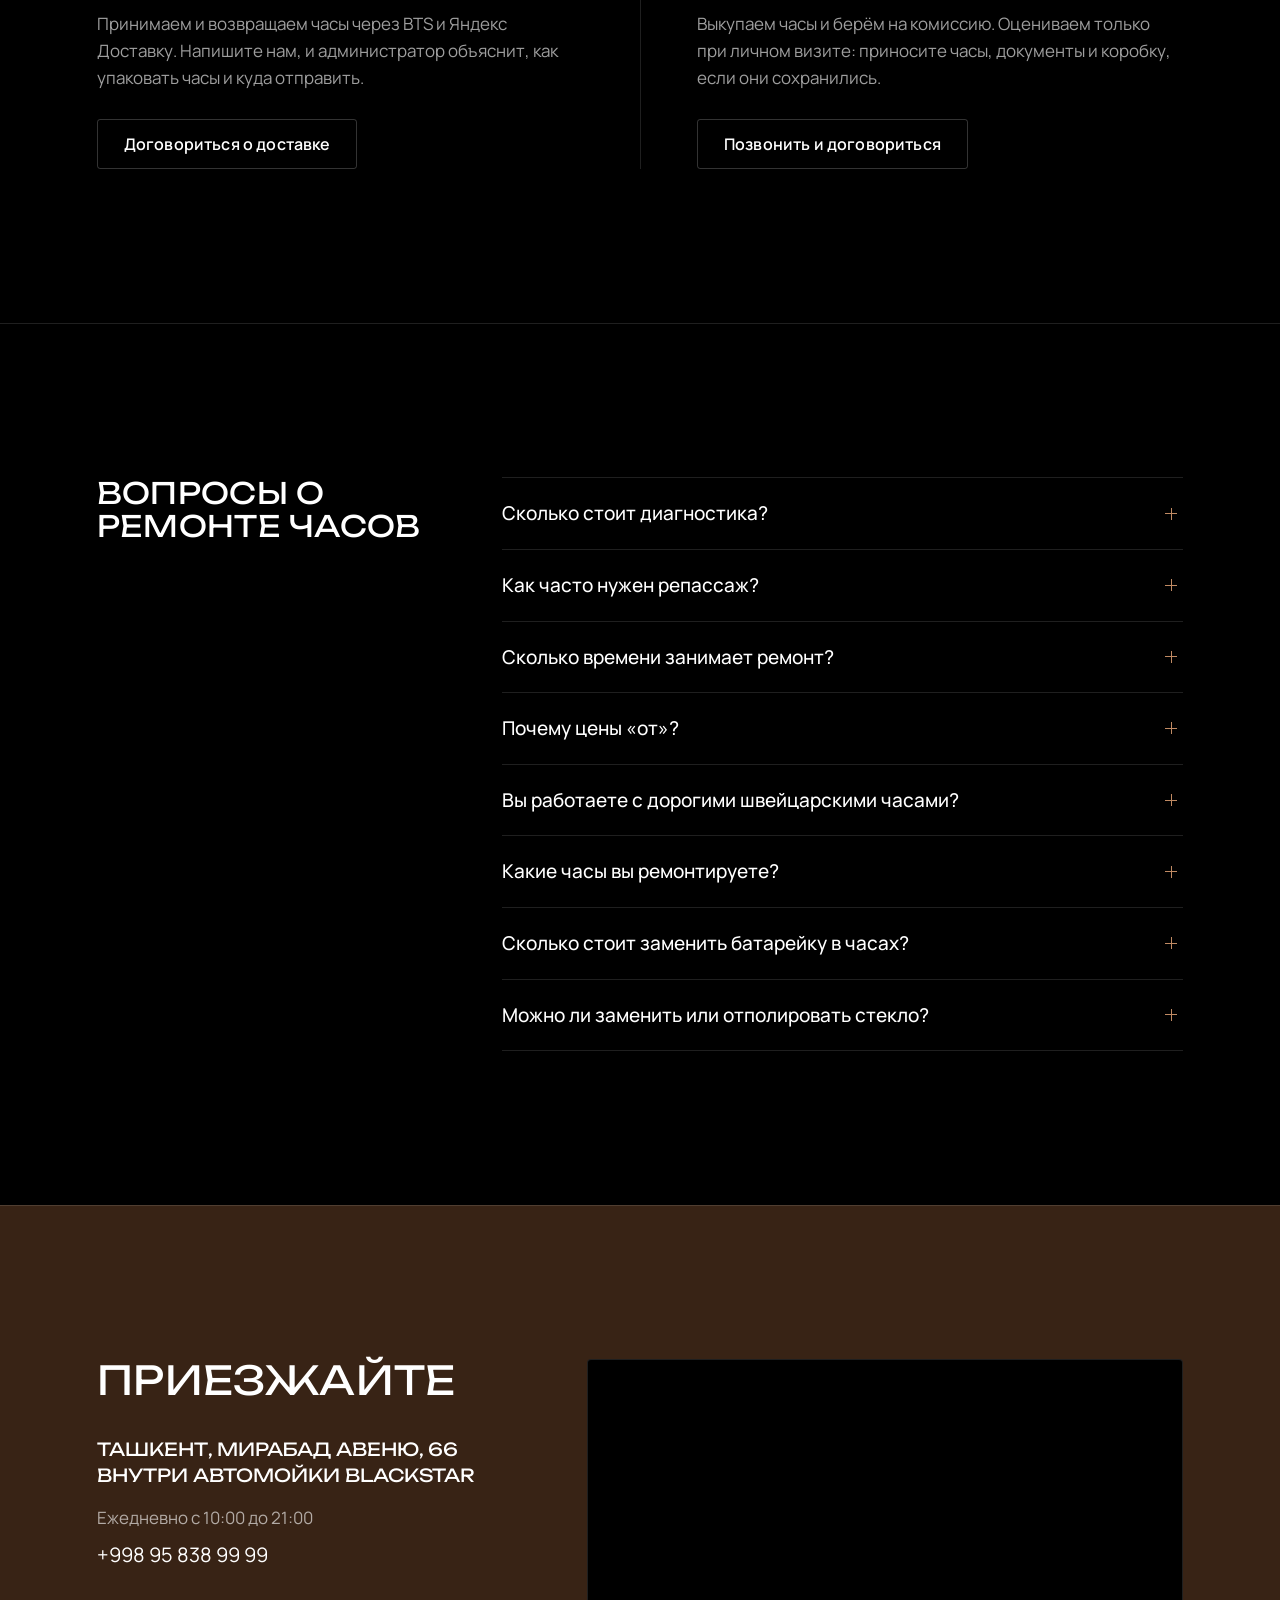
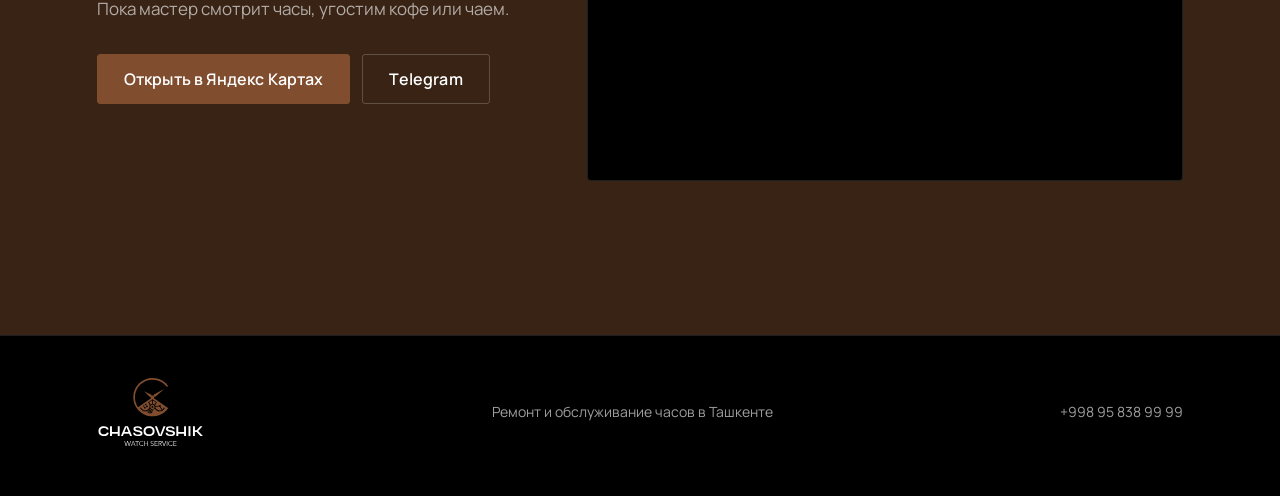
==== commit 4ea4c66f: "SEO: мета-теги, Open Graph, schema.org (LocalBusiness, услуги, FAQ), H1 с ключом, robots, sitemap, 4" ====
--- a/index.html
+++ b/index.html
@@ -3,14 +3,32 @@
 <head>
 <meta charset="utf-8">
 <meta name="viewport" content="width=device-width, initial-scale=1, viewport-fit=cover">
-<title>Ремонт часов в Ташкенте — CHASOVSHIK.UZ · репассаж, полировка, замена стекла</title>
-<meta name="description" content="Ремонт швейцарских и японских часов в Ташкенте. 16+ лет, мастера с опытом от 10 лет, гарантия до года. Бесплатная диагностика. Мирабад, ежедневно 10:00–21:00.">
+<title>Ремонт часов в Ташкенте — часовая мастерская CHASOVSHIK</title>
+<meta name="description" content="Ремонт швейцарских и японских часов в Ташкенте: репассаж, замена батарейки, стекла, браслета, полировка. Бесплатная диагностика, гарантия до года.">
+<meta name="keywords" content="ремонт часов Ташкент, часовая мастерская Ташкент, часовщик Ташкент, репассаж часов, замена батарейки в часах, замена стекла часов, полировка часов, ремонт механических часов, ремонт Rolex Ташкент, soat ta'mirlash Toshkent">
+<meta name="robots" content="index, follow, max-image-preview:large">
+<link rel="canonical" href="https://chasovshik.uz/">
 <meta name="theme-color" content="#000000">
-<meta property="og:title" content="CHASOVSHIK.UZ — ремонт часов в Ташкенте">
-<meta property="og:description" content="Репассаж, ремонт, полировка, стёкла, стрелки, батарейки, браслеты. Бесплатная диагностика.">
+<meta name="format-detection" content="telephone=yes">
+<meta name="geo.region" content="UZ-TK">
+<meta name="geo.placename" content="Ташкент">
 <meta property="og:type" content="website">
+<meta property="og:site_name" content="CHASOVSHIK">
 <meta property="og:locale" content="ru_RU">
-<link rel="icon" href="data:image/svg+xml,%3Csvg xmlns=%27http://www.w3.org/2000/svg%27 viewBox=%270 0 32 32%27%3E%3Ccircle cx=%2716%27 cy=%2716%27 r=%2714%27 fill=%27%23120c09%27 stroke=%27%23c96a42%27 stroke-width=%272%27/%3E%3Cpath d=%27M16 7v9l6 4%27 stroke=%27%23eee3d3%27 stroke-width=%272%27 fill=%27none%27 stroke-linecap=%27round%27/%3E%3C/svg%3E">
+<meta property="og:url" content="https://chasovshik.uz/">
+<meta property="og:title" content="Ремонт часов в Ташкенте — CHASOVSHIK">
+<meta property="og:description" content="Репассаж, ремонт, полировка, замена стекла, стрелок, батареек и браслетов. Бесплатная диагностика, гарантия до года.">
+<meta property="og:image" content="https://chasovshik.uz/assets/brand/og.jpg">
+<meta property="og:image:width" content="1200">
+<meta property="og:image:height" content="630">
+<meta property="og:image:alt" content="Часы CHASOVSHIK крупным планом">
+<meta name="twitter:card" content="summary_large_image">
+<meta name="twitter:title" content="Ремонт часов в Ташкенте — CHASOVSHIK">
+<meta name="twitter:description" content="Репассаж, полировка, замена стекла и батареек. Бесплатная диагностика.">
+<meta name="twitter:image" content="https://chasovshik.uz/assets/brand/og.jpg">
+<link rel="icon" href="assets/brand/favicon.svg" type="image/svg+xml">
+<link rel="icon" href="assets/brand/favicon-32.png" sizes="32x32" type="image/png">
+<link rel="apple-touch-icon" href="assets/brand/apple-touch-icon.png">
 <link rel="preload" href="assets/fonts/unbounded-cyrillic-400-normal.woff2?v=2" as="font" type="font/woff2" crossorigin>
 <link rel="preload" href="assets/fonts/manrope-cyrillic-400-normal.woff2?v=2" as="font" type="font/woff2" crossorigin>
 <link rel="preload" as="image" href="assets/watch/case.avif" type="image/avif">
@@ -23,27 +41,312 @@
 .loader-bar span{display:block;height:100%;width:0;background:#c08a63;transition:width .25s ease}
 .loader-pct{margin:0;font:400 12px/1 system-ui,-apple-system,'Segoe UI',Arial,sans-serif;letter-spacing:.12em;color:rgba(255,255,255,.55);font-variant-numeric:tabular-nums}
 </style>
-<link rel="stylesheet" href="css/style.css?v=6">
+<link rel="stylesheet" href="css/style.css?v=8">
 <script type="application/ld+json">
 {
-  "@context": "https://schema.org",
-  "@type": "LocalBusiness",
-  "name": "CHASOVSHIK.UZ",
-  "description": "Мастерская по ремонту и обслуживанию часов",
-  "telephone": "+998958389999",
-  "priceRange": "50 000 – 2 500 000 UZS",
-  "address": {
-    "@type": "PostalAddress",
-    "streetAddress": "Мирабад Авеню, 66 (автомойка Blackstar)",
-    "addressLocality": "Ташкент",
-    "addressCountry": "UZ"
+ "@context": "https://schema.org",
+ "@type": "LocalBusiness",
+ "@id": "https://chasovshik.uz/#business",
+ "name": "CHASOVSHIK — ремонт часов",
+ "alternateName": [
+  "CHASOVSHIK.UZ",
+  "Часовщик"
+ ],
+ "description": "Часовая мастерская в Ташкенте: репассаж, ремонт механических и кварцевых часов, полировка, замена стекла, стрелок, батареек и браслетов. Бесплатная диагностика.",
+ "url": "https://chasovshik.uz/",
+ "image": "https://chasovshik.uz/assets/brand/og.jpg",
+ "logo": "https://chasovshik.uz/assets/brand/logo-512.png",
+ "telephone": "+998958389999",
+ "priceRange": "50 000 – 800 000 UZS",
+ "currenciesAccepted": "UZS",
+ "address": {
+  "@type": "PostalAddress",
+  "streetAddress": "Мирабад Авеню, 66 (автомойка Blackstar)",
+  "addressLocality": "Ташкент",
+  "addressRegion": "Мирабадский район",
+  "addressCountry": "UZ"
+ },
+ "areaServed": {
+  "@type": "City",
+  "name": "Ташкент"
+ },
+ "openingHoursSpecification": [
+  {
+   "@type": "OpeningHoursSpecification",
+   "dayOfWeek": [
+    "Monday",
+    "Tuesday",
+    "Wednesday",
+    "Thursday",
+    "Friday",
+    "Saturday",
+    "Sunday"
+   ],
+   "opens": "10:00",
+   "closes": "21:00"
+  }
+ ],
+ "hasMap": "https://yandex.uz/maps/org/chasovshik_uz/70462933949/",
+ "sameAs": [
+  "https://yandex.uz/maps/org/chasovshik_uz/70462933949/",
+  "https://t.me/chasovshikuz_mirobod"
+ ],
+ "hasOfferCatalog": {
+  "@type": "OfferCatalog",
+  "name": "Услуги по ремонту часов",
+  "itemListElement": [
+   {
+    "@type": "Offer",
+    "itemOffered": {
+     "@type": "Service",
+     "name": "Диагностика"
+    },
+    "priceCurrency": "UZS",
+    "price": "0"
+   },
+   {
+    "@type": "Offer",
+    "itemOffered": {
+     "@type": "Service",
+     "name": "Репассаж механизма"
+    },
+    "priceCurrency": "UZS",
+    "priceSpecification": {
+     "@type": "PriceSpecification",
+     "minPrice": 400000,
+     "priceCurrency": "UZS"
+    }
+   },
+   {
+    "@type": "Offer",
+    "itemOffered": {
+     "@type": "Service",
+     "name": "Ремонт часов"
+    },
+    "priceCurrency": "UZS",
+    "priceSpecification": {
+     "@type": "PriceSpecification",
+     "minPrice": 400000,
+     "priceCurrency": "UZS"
+    }
+   },
+   {
+    "@type": "Offer",
+    "itemOffered": {
+     "@type": "Service",
+     "name": "Ремонт мануфактурных калибров"
+    },
+    "priceCurrency": "UZS",
+    "priceSpecification": {
+     "@type": "PriceSpecification",
+     "minPrice": 800000,
+     "priceCurrency": "UZS"
+    }
+   },
+   {
+    "@type": "Offer",
+    "itemOffered": {
+     "@type": "Service",
+     "name": "Ультразвуковая чистка"
+    },
+    "priceCurrency": "UZS",
+    "priceSpecification": {
+     "@type": "PriceSpecification",
+     "minPrice": 150000,
+     "priceCurrency": "UZS"
+    }
+   },
+   {
+    "@type": "Offer",
+    "itemOffered": {
+     "@type": "Service",
+     "name": "Полировка корпуса"
+    },
+    "priceCurrency": "UZS",
+    "priceSpecification": {
+     "@type": "PriceSpecification",
+     "minPrice": 600000,
+     "priceCurrency": "UZS"
+    }
+   },
+   {
+    "@type": "Offer",
+    "itemOffered": {
+     "@type": "Service",
+     "name": "Родирование корпуса или браслета"
+    },
+    "priceCurrency": "UZS",
+    "priceSpecification": {
+     "@type": "PriceSpecification",
+     "minPrice": 800000,
+     "priceCurrency": "UZS"
+    }
+   },
+   {
+    "@type": "Offer",
+    "itemOffered": {
+     "@type": "Service",
+     "name": "Замена ремешка или браслета"
+    },
+    "priceCurrency": "UZS",
+    "priceSpecification": {
+     "@type": "PriceSpecification",
+     "minPrice": 250000,
+     "priceCurrency": "UZS"
+    }
+   },
+   {
+    "@type": "Offer",
+    "itemOffered": {
+     "@type": "Service",
+     "name": "Ремонт браслета или застёжки"
+    },
+    "priceCurrency": "UZS",
+    "priceSpecification": {
+     "@type": "PriceSpecification",
+     "minPrice": 100000,
+     "priceCurrency": "UZS"
+    }
+   },
+   {
+    "@type": "Offer",
+    "itemOffered": {
+     "@type": "Service",
+     "name": "Подгонка браслета по руке"
+    },
+    "priceCurrency": "UZS",
+    "priceSpecification": {
+     "@type": "PriceSpecification",
+     "minPrice": 50000,
+     "priceCurrency": "UZS"
+    }
+   },
+   {
+    "@type": "Offer",
+    "itemOffered": {
+     "@type": "Service",
+     "name": "Замена или полировка стекла"
+    },
+    "priceCurrency": "UZS",
+    "priceSpecification": {
+     "@type": "PriceSpecification",
+     "minPrice": 150000,
+     "priceCurrency": "UZS"
+    }
+   },
+   {
+    "@type": "Offer",
+    "itemOffered": {
+     "@type": "Service",
+     "name": "Установка или замена стрелок и цифр"
+    },
+    "priceCurrency": "UZS",
+    "priceSpecification": {
+     "@type": "PriceSpecification",
+     "minPrice": 100000,
+     "priceCurrency": "UZS"
+    }
+   },
+   {
+    "@type": "Offer",
+    "itemOffered": {
+     "@type": "Service",
+     "name": "Замена батарейки"
+    },
+    "priceCurrency": "UZS",
+    "priceSpecification": {
+     "@type": "PriceSpecification",
+     "minPrice": 50000,
+     "priceCurrency": "UZS"
+    }
+   },
+   {
+    "@type": "Offer",
+    "itemOffered": {
+     "@type": "Service",
+     "name": "Швейцарская батарейка Renata"
+    },
+    "priceCurrency": "UZS",
+    "priceSpecification": {
+     "@type": "PriceSpecification",
+     "minPrice": 100000,
+     "priceCurrency": "UZS"
+    }
+   }
+  ]
+ }
+}
+</script>
+<script type="application/ld+json">
+{
+ "@context": "https://schema.org",
+ "@type": "FAQPage",
+ "mainEntity": [
+  {
+   "@type": "Question",
+   "name": "Сколько стоит диагностика?",
+   "acceptedAnswer": {
+    "@type": "Answer",
+    "text": "Нисколько. Если откажетесь от ремонта, отдадим часы без оплаты."
+   }
   },
-  "openingHoursSpecification": [{
-    "@type": "OpeningHoursSpecification",
-    "dayOfWeek": ["Monday","Tuesday","Wednesday","Thursday","Friday","Saturday","Sunday"],
-    "opens": "10:00", "closes": "21:00"
-  }],
-  "hasMap": "https://yandex.uz/maps/org/chasovshik_uz/70462933949/"
+  {
+   "@type": "Question",
+   "name": "Как часто нужен репассаж?",
+   "acceptedAnswer": {
+    "@type": "Answer",
+    "text": "Механическим часам — раз в 3–5 лет, даже если они идут. Масла со временем густеют, и детали механизма начинают изнашиваться."
+   }
+  },
+  {
+   "@type": "Question",
+   "name": "Сколько времени занимает ремонт?",
+   "acceptedAnswer": {
+    "@type": "Answer",
+    "text": "Батарейку и браслет обычно меняем, пока вы ждёте. Срок полировки, репассажа и ремонта механизма мастер назовёт после диагностики: он зависит от состояния часов и деталей."
+   }
+  },
+  {
+   "@type": "Question",
+   "name": "Почему цены «от»?",
+   "acceptedAnswer": {
+    "@type": "Answer",
+    "text": "Стоимость зависит от калибра, состояния и деталей. Минимальную цену видно на сайте, точную называем после диагностики, до начала работы."
+   }
+  },
+  {
+   "@type": "Question",
+   "name": "Вы работаете с дорогими швейцарскими часами?",
+   "acceptedAnswer": {
+    "@type": "Answer",
+    "text": "Да, это основная часть нашей работы, включая мануфактурные калибры."
+   }
+  },
+  {
+   "@type": "Question",
+   "name": "Какие часы вы ремонтируете?",
+   "acceptedAnswer": {
+    "@type": "Answer",
+    "text": "Швейцарские и японские, механические и кварцевые: Rolex, Omega, TAG Heuer, Longines, Tissot, Breitling, Cartier, Seiko, Citizen, Casio и другие марки."
+   }
+  },
+  {
+   "@type": "Question",
+   "name": "Сколько стоит заменить батарейку в часах?",
+   "acceptedAnswer": {
+    "@type": "Answer",
+    "text": "Обычная батарейка с установкой — от 50 000 сум. Швейцарская Renata — от 100 000 сум, с гарантией 1 год. Меняем, пока вы ждёте."
+   }
+  },
+  {
+   "@type": "Question",
+   "name": "Можно ли заменить или отполировать стекло?",
+   "acceptedAnswer": {
+    "@type": "Answer",
+    "text": "Да, от 150 000 сум. Минеральные и сапфировые стёкла меняет отдельный мастер, который занимается только стёклами."
+   }
+  }
+ ]
 }
 </script>
 </head>
@@ -135,7 +438,7 @@
     <svg id="watch" class="watch" role="img" aria-label="Часы CHASOVSHIK собираются из деталей и показывают время Ташкента" preserveAspectRatio="xMidYMid meet"></svg>
 
     <div class="hero-intro">
-      <h1>Время бесценно</h1>
+      <h1>Время бесценно<span class="h1-sub">Ремонт часов в Ташкенте</span></h1>
       <p class="lead">Мастерская по ремонту швейцарских и японских часов в Ташкенте. Работаем больше 16 лет, у каждого мастера больше 10 лет опыта, на ремонт даём гарантию.</p>
       <div class="cta">
         <a class="btn js-tg" href="https://t.me/chasovshikuz_mirobod" data-place="hero">Написать в Telegram</a>
@@ -170,7 +473,7 @@
 <section class="prices section" id="prices">
   <div class="wrap">
     <div class="sec-head">
-      <h2>Цены</h2>
+      <h2>Цены на ремонт часов</h2>
       <p>Цены в сумах, это минимальная стоимость. Точную цену мастер назовёт после бесплатной диагностики, до начала работы, и без вашего согласия ничего делать не будет.</p>
     </div>
     <div class="tariff" id="tariff"></div>
@@ -270,13 +573,16 @@
 <!-- FAQ -->
 <section class="faq section" id="faq">
   <div class="wrap faq-grid">
-    <h2>Частые вопросы</h2>
+    <h2>Вопросы о ремонте часов</h2>
     <div class="faq-list">
       <details><summary>Сколько стоит диагностика?</summary><p>Нисколько. Если откажетесь от ремонта, отдадим часы без оплаты.</p></details>
       <details><summary>Как часто нужен репассаж?</summary><p>Механическим часам — раз в 3–5 лет, даже если они идут. Масла со временем густеют, и детали механизма начинают изнашиваться.</p></details>
       <details><summary>Сколько времени занимает ремонт?</summary><p>Батарейку и браслет обычно меняем, пока вы ждёте. Срок полировки, репассажа и ремонта механизма мастер назовёт после диагностики: он зависит от состояния часов и деталей.</p></details>
       <details><summary>Почему цены «от»?</summary><p>Стоимость зависит от калибра, состояния и деталей. Минимальную цену видно на сайте, точную называем после диагностики, до начала работы.</p></details>
       <details><summary>Вы работаете с дорогими швейцарскими часами?</summary><p>Да, это основная часть нашей работы, включая мануфактурные калибры.</p></details>
+      <details><summary>Какие часы вы ремонтируете?</summary><p>Швейцарские и японские, механические и кварцевые: Rolex, Omega, TAG Heuer, Longines, Tissot, Breitling, Cartier, Seiko, Citizen, Casio и другие марки.</p></details>
+      <details><summary>Сколько стоит заменить батарейку в часах?</summary><p>Обычная батарейка с установкой — от 50 000 сум. Швейцарская Renata — от 100 000 сум, с гарантией 1 год. Меняем, пока вы ждёте.</p></details>
+      <details><summary>Можно ли заменить или отполировать стекло?</summary><p>Да, от 150 000 сум. Минеральные и сапфировые стёкла меняет отдельный мастер, который занимается только стёклами.</p></details>
     </div>
   </div>
 </section>
@@ -318,9 +624,9 @@
   <a class="js-tg" href="https://t.me/chasovshikuz_mirobod" data-place="mobile_bar">Telegram</a>
 </div>
 
-<script src="js/data.js?v=7"></script>
-<script src="js/watch.js?v=7"></script>
-<script src="js/track.js?v=7"></script>
-<script src="js/main.js?v=7"></script>
+<script src="js/data.js?v=8"></script>
+<script src="js/watch.js?v=8"></script>
+<script src="js/track.js?v=8"></script>
+<script src="js/main.js?v=8"></script>
 </body>
 </html>
--- a/css/style.css
+++ b/css/style.css
@@ -255,6 +255,7 @@
 
 .stage { background: radial-gradient(110% 85% at 66% 50%, rgba(56, 35, 21, .95) 0%, var(--black) 62%); }
 .hero-intro h1 { font-size: clamp(2.3rem, 5vw, 4.6rem); font-weight: 400; margin-bottom: .45em; }
+.h1-sub { display: block; margin-top: .55em; font: 500 clamp(13px, 1.1vw, 16px)/1.3 var(--body); text-transform: none; letter-spacing: .02em; color: var(--copper-txt); }
 .lead { color: var(--mute); }
 .st-part { font: 400 13px/1.3 var(--head); text-transform: uppercase; letter-spacing: .04em; }
 .hero-stages li { grid-template-columns: 9rem 1fr; }
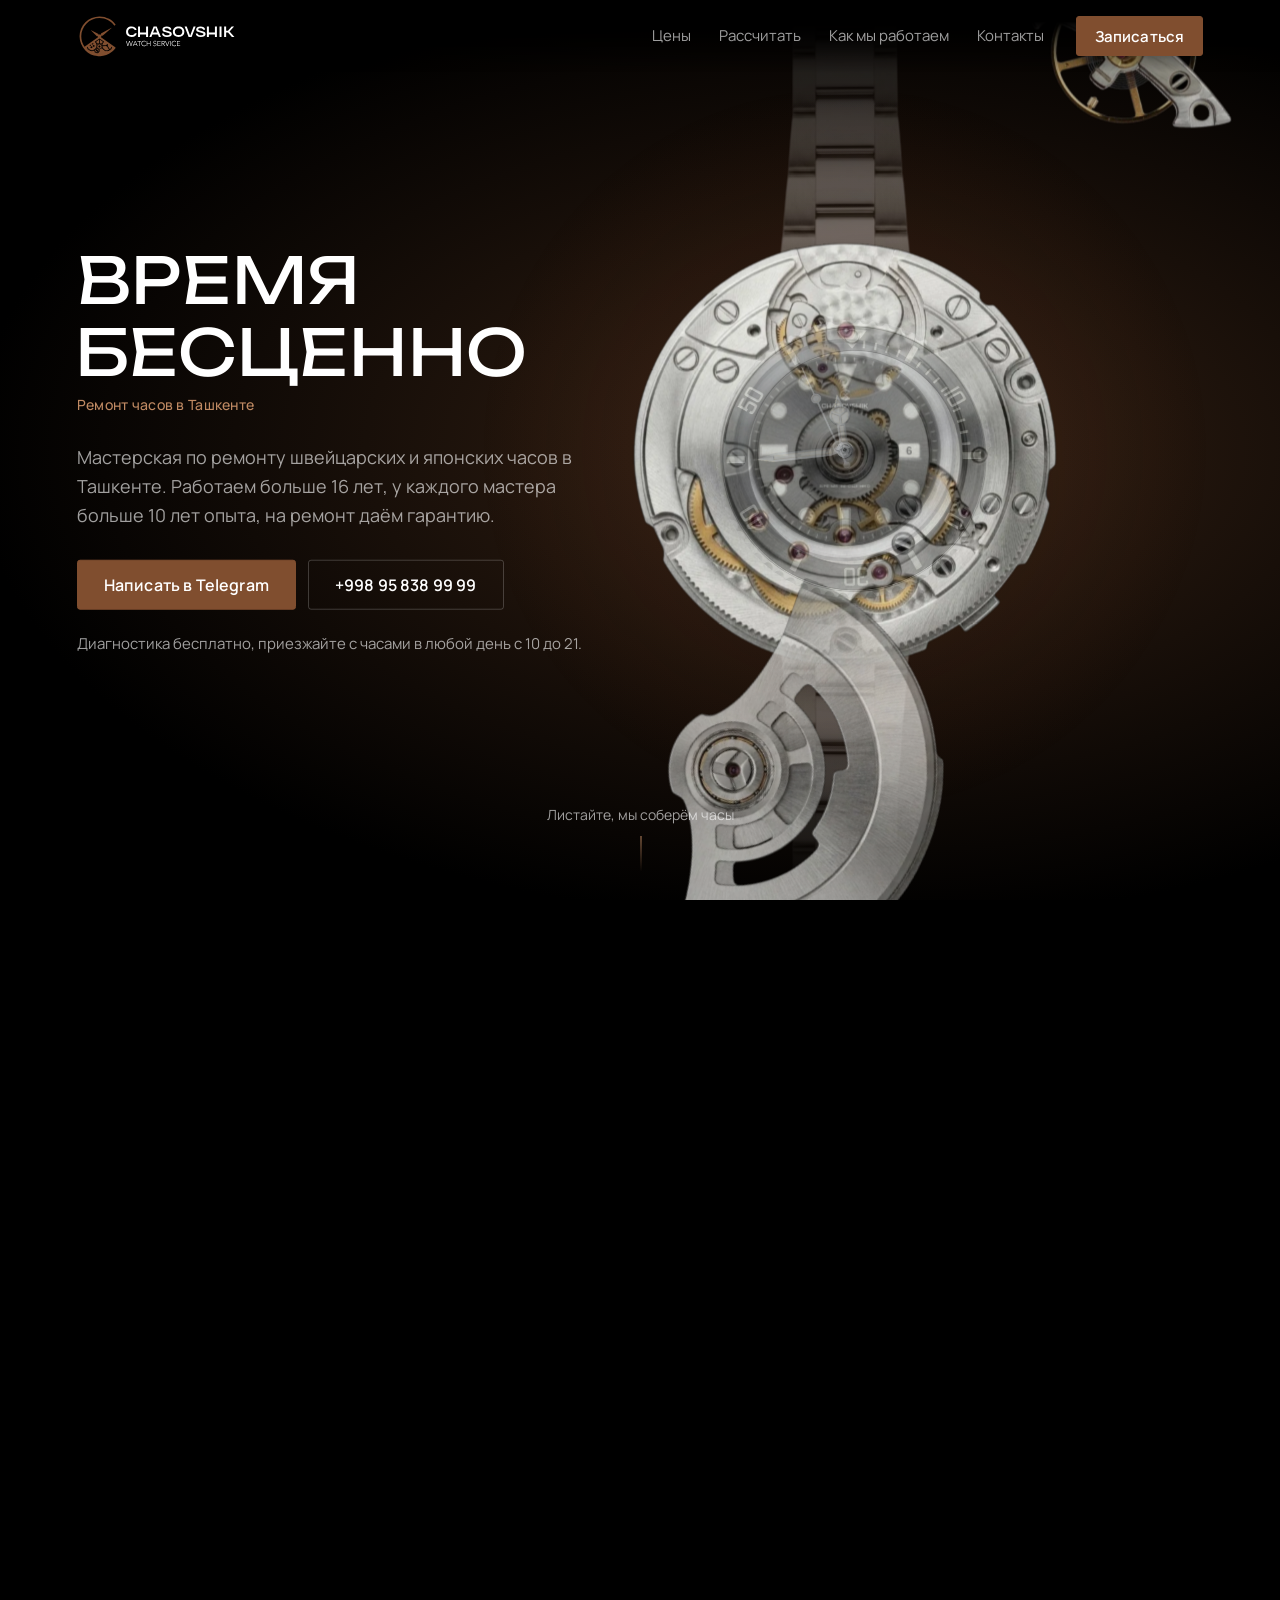
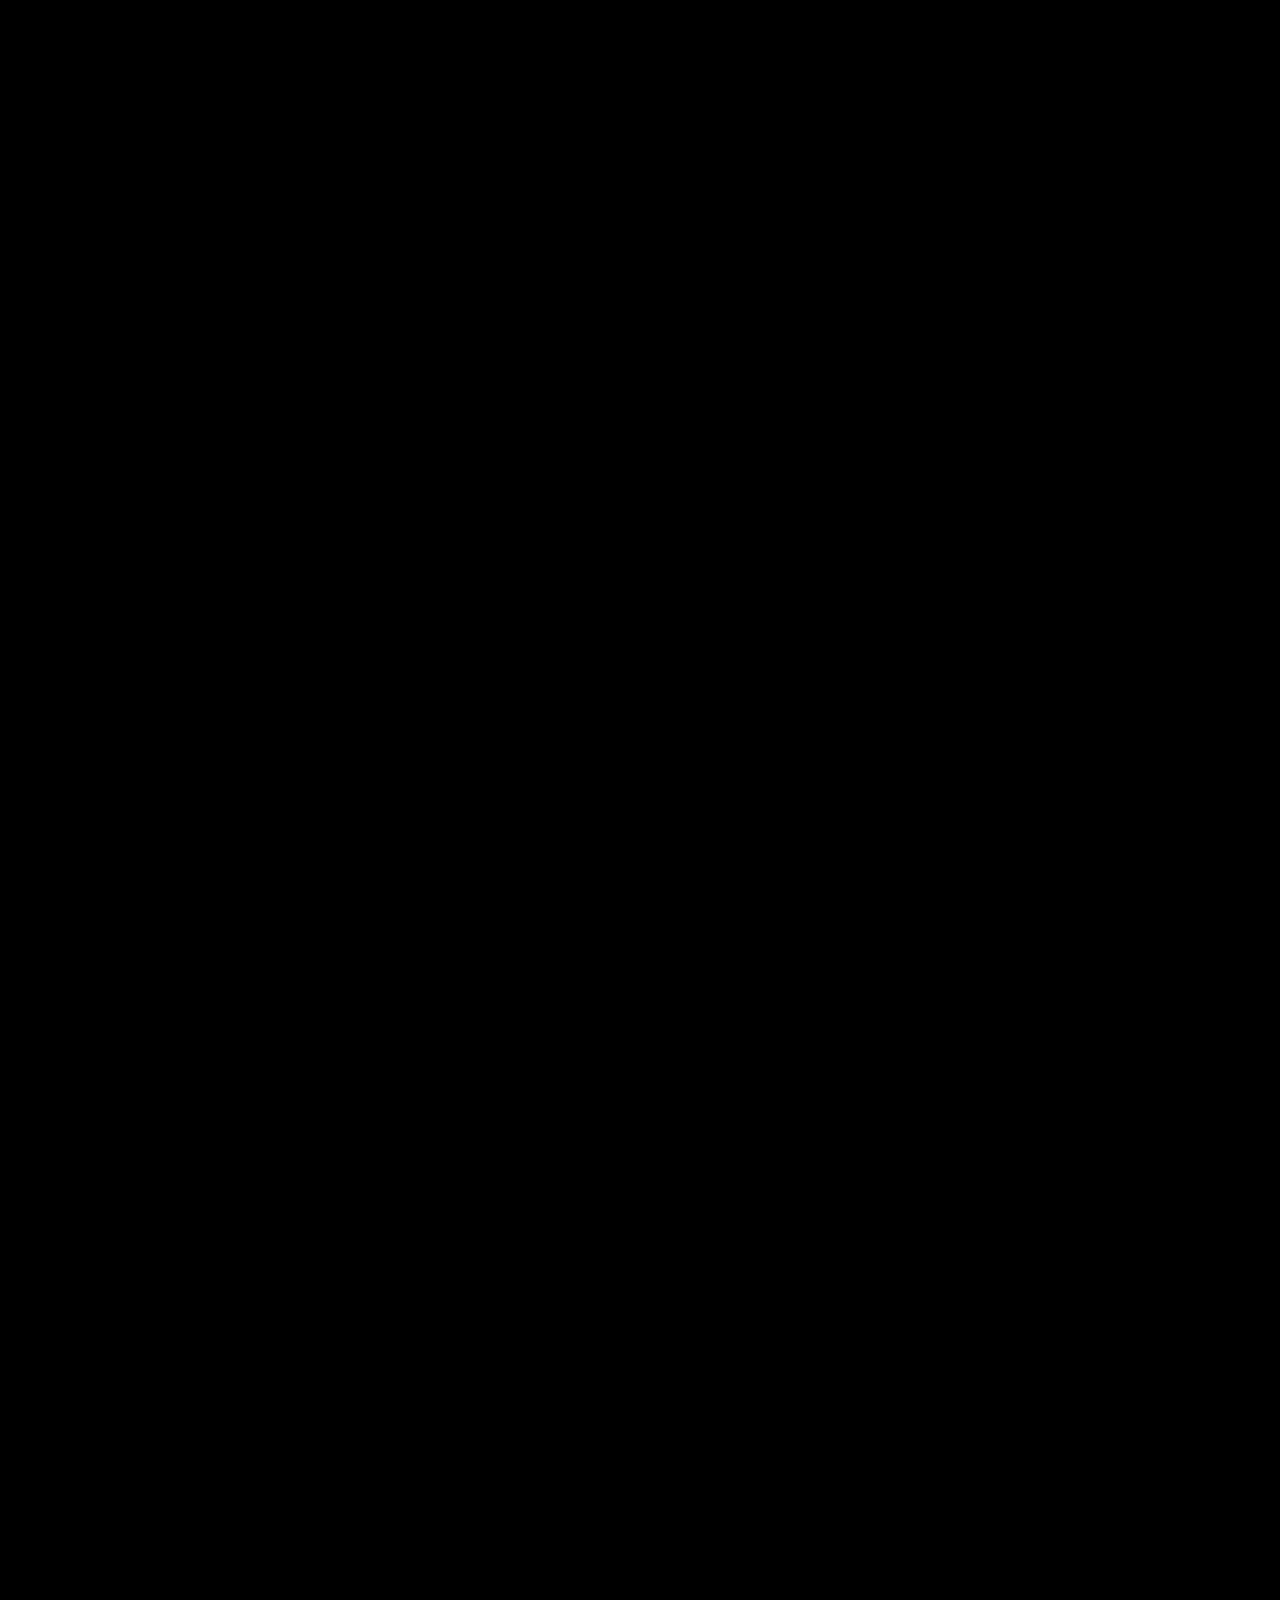
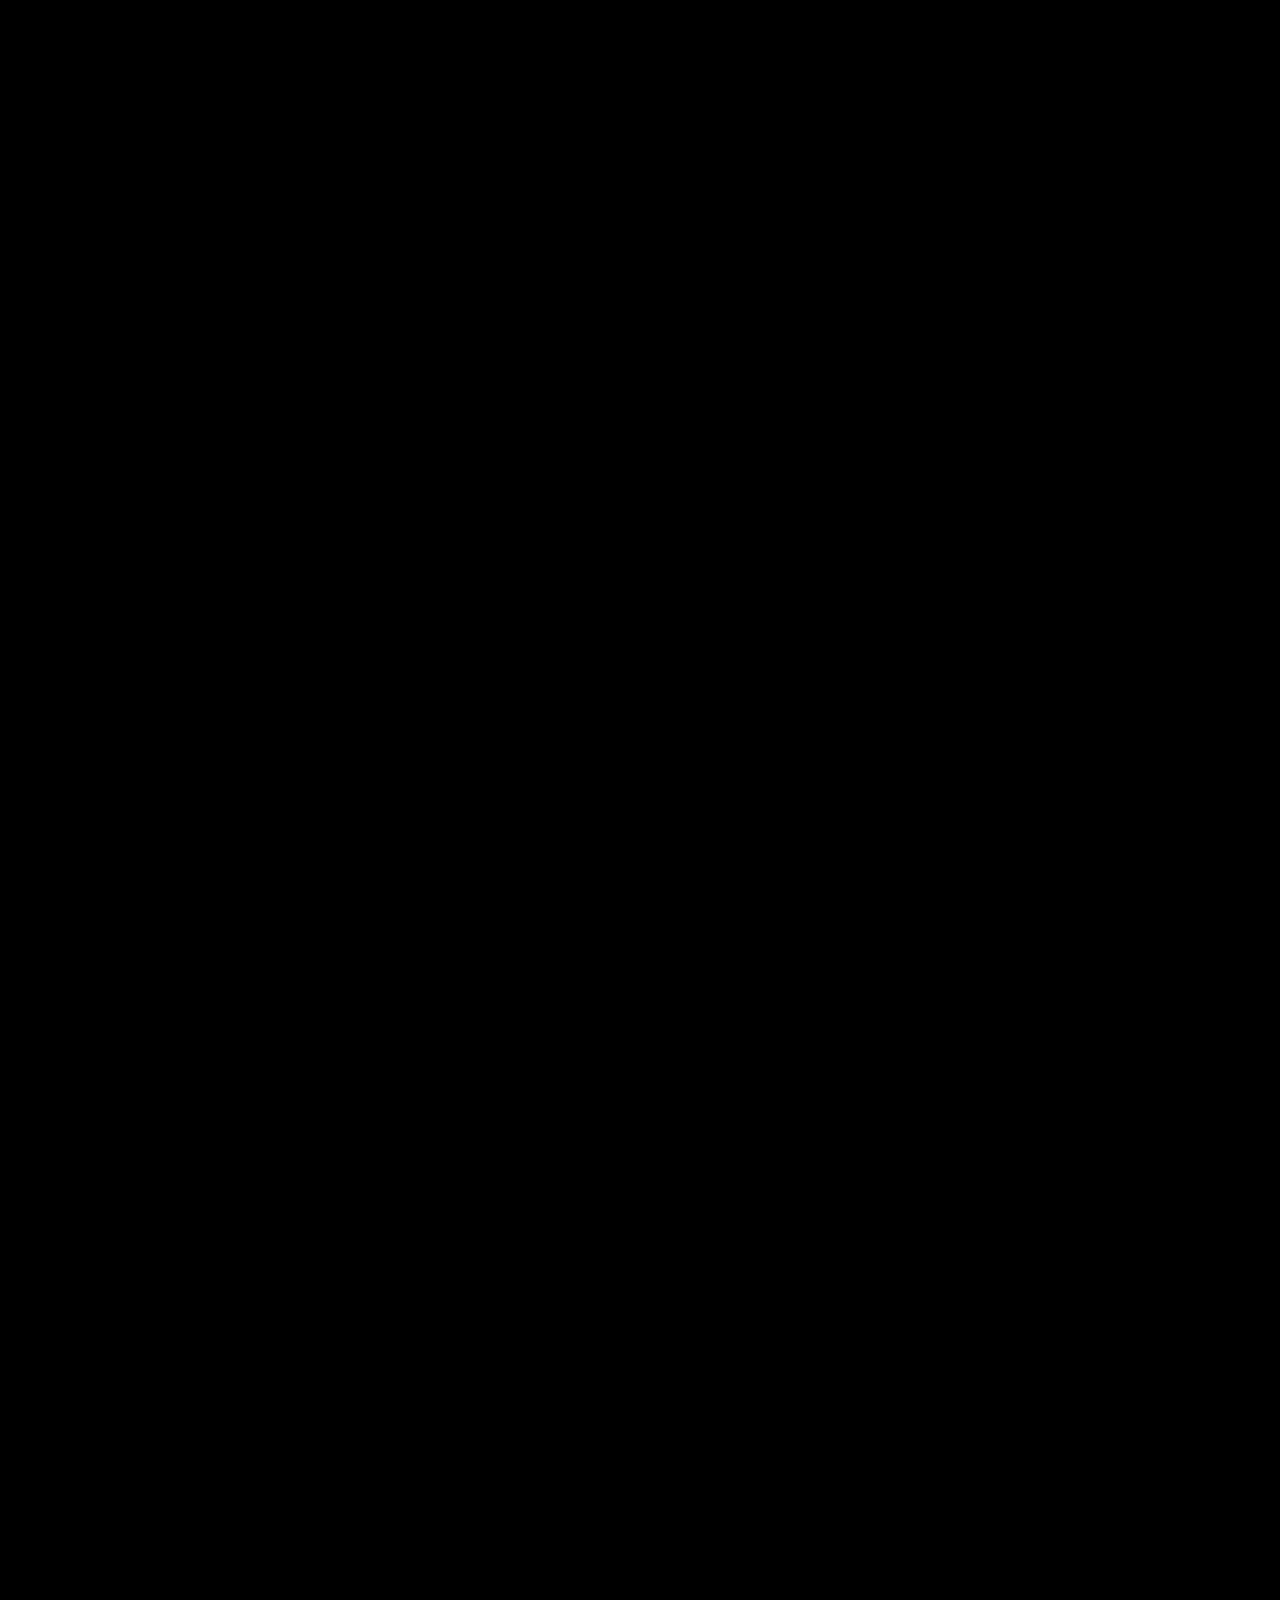
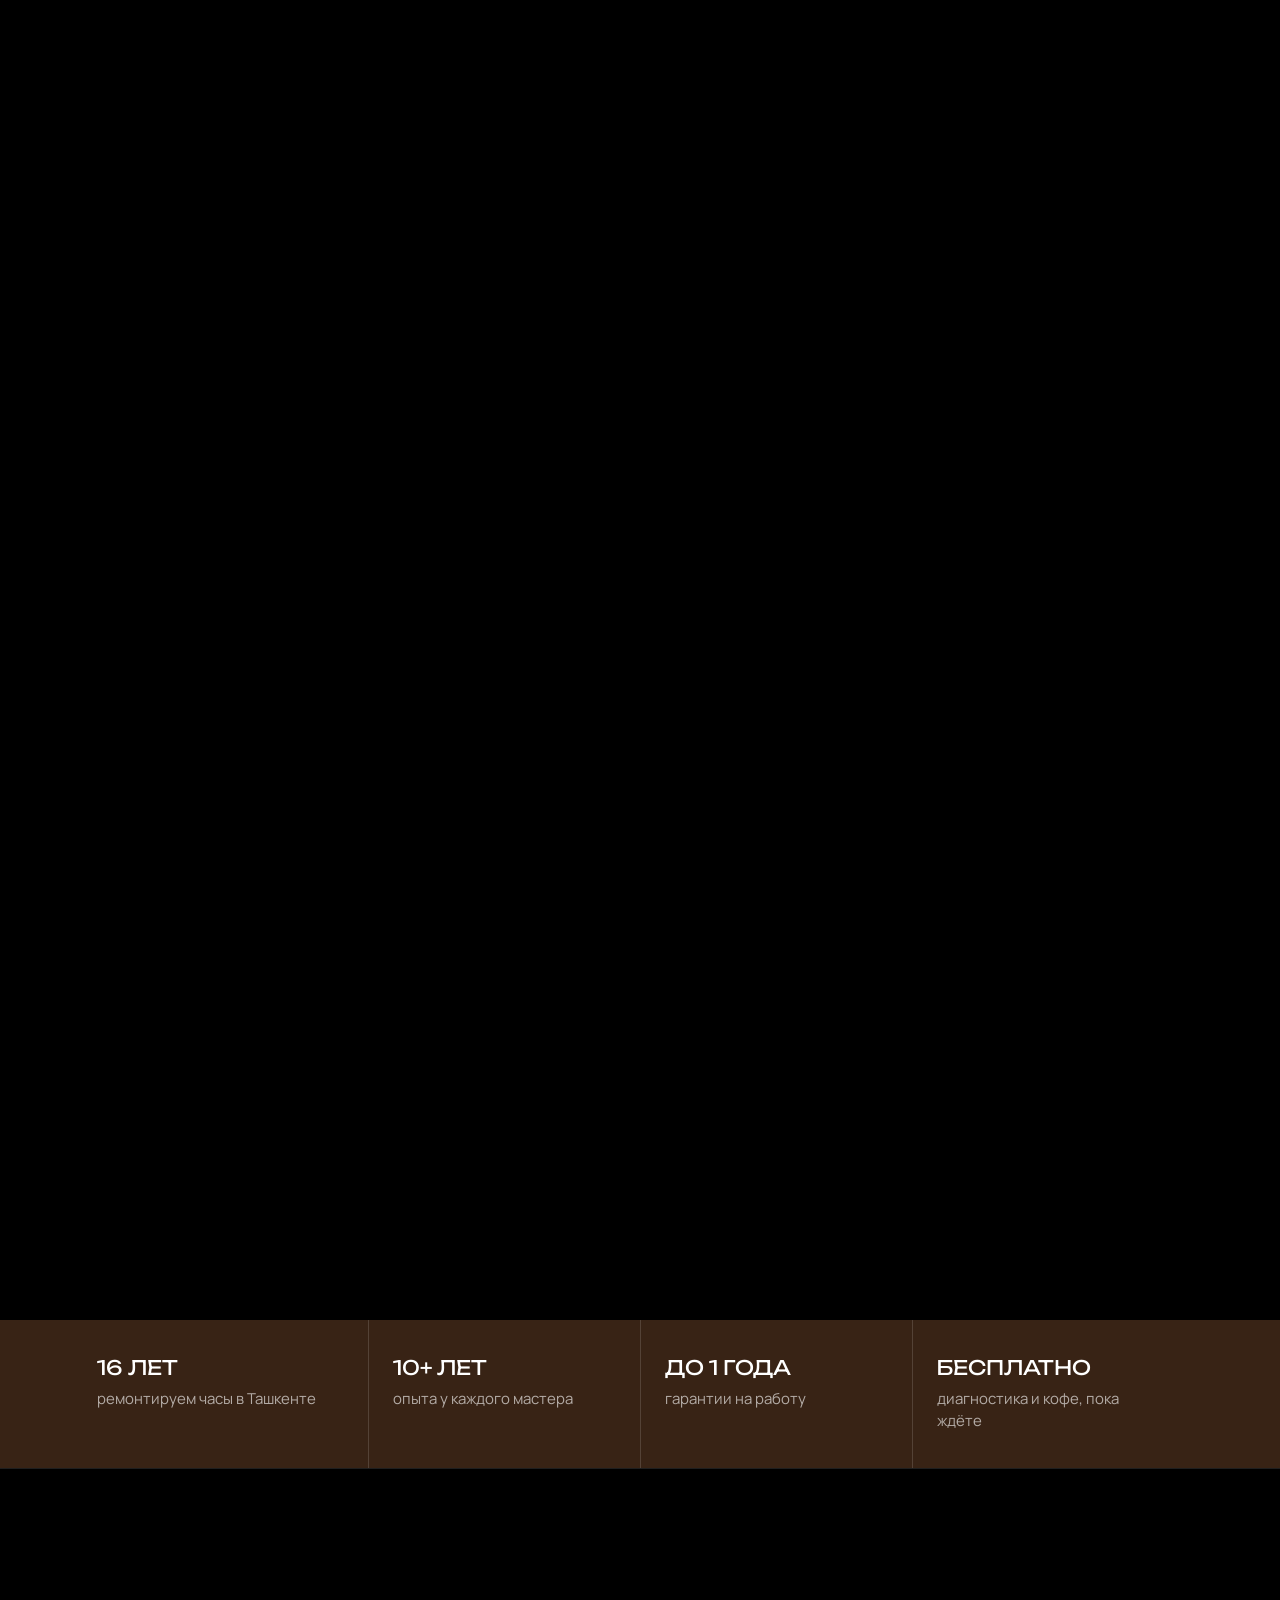
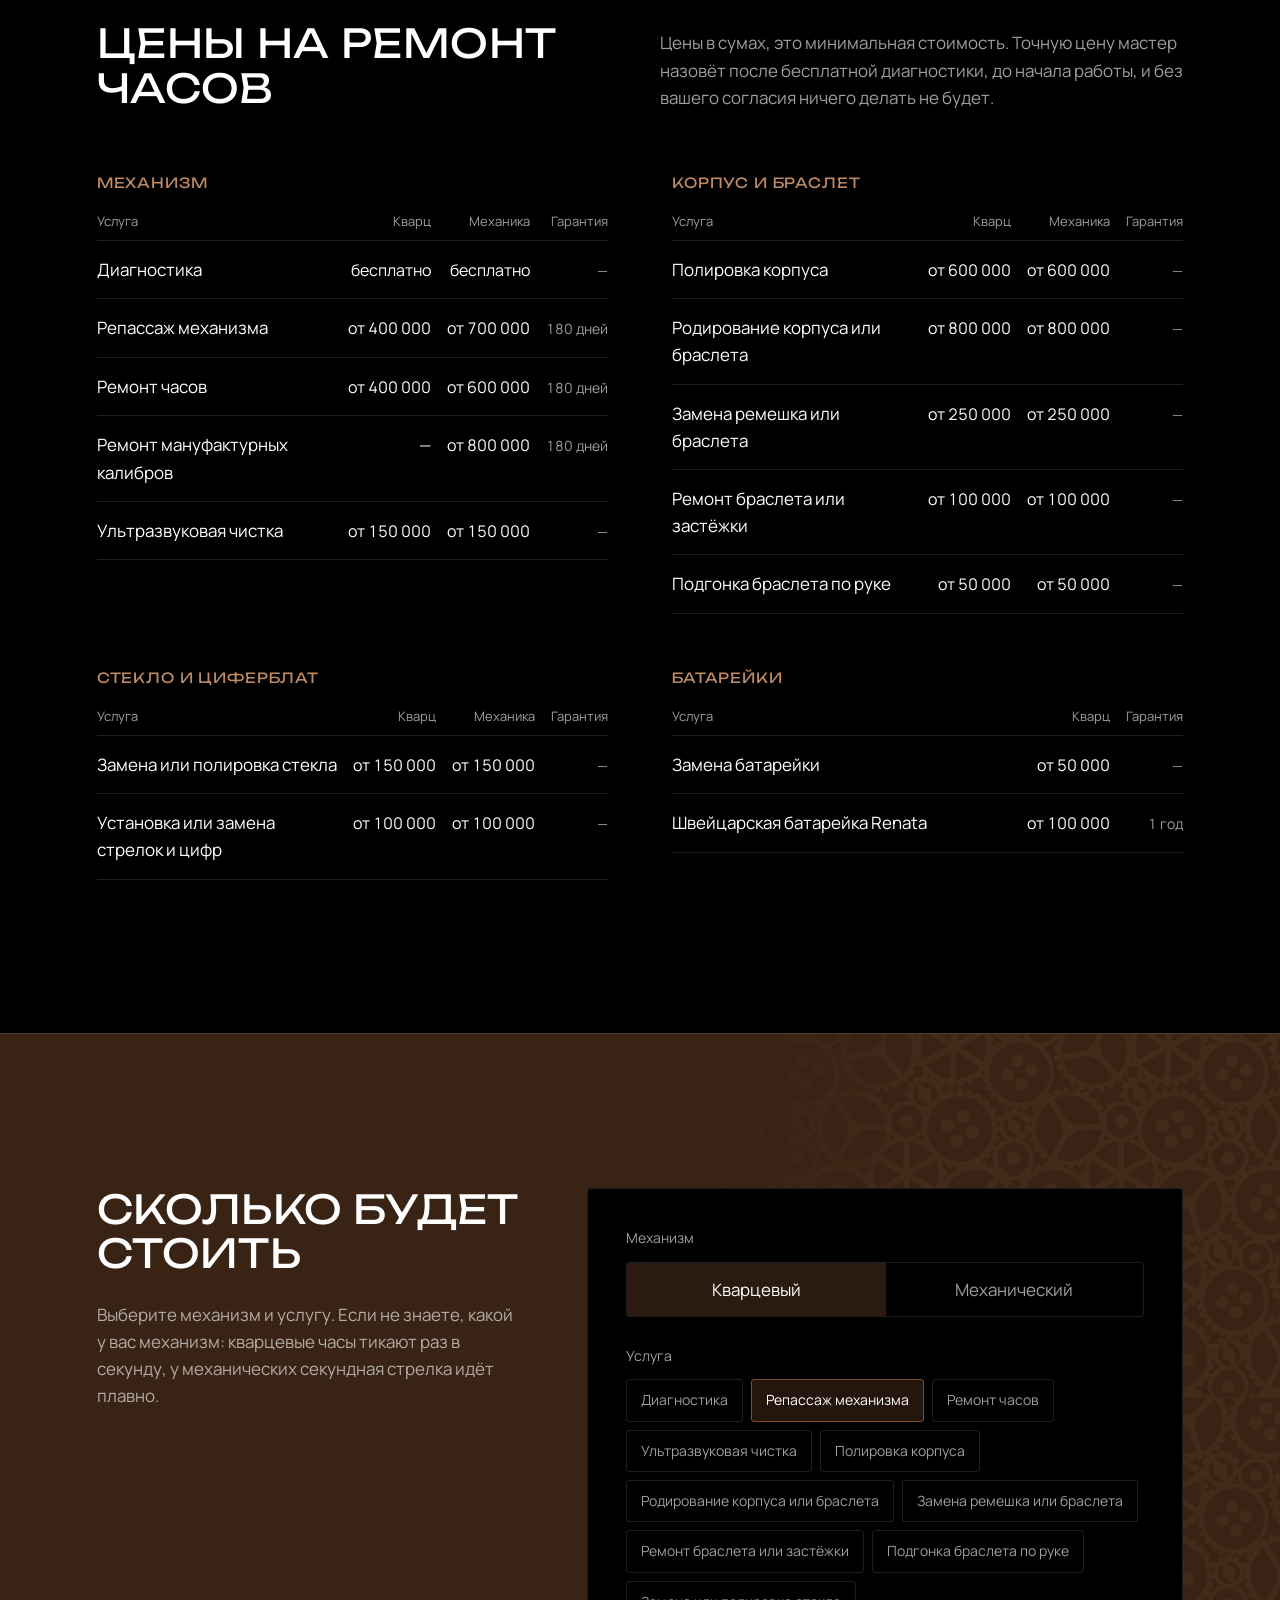
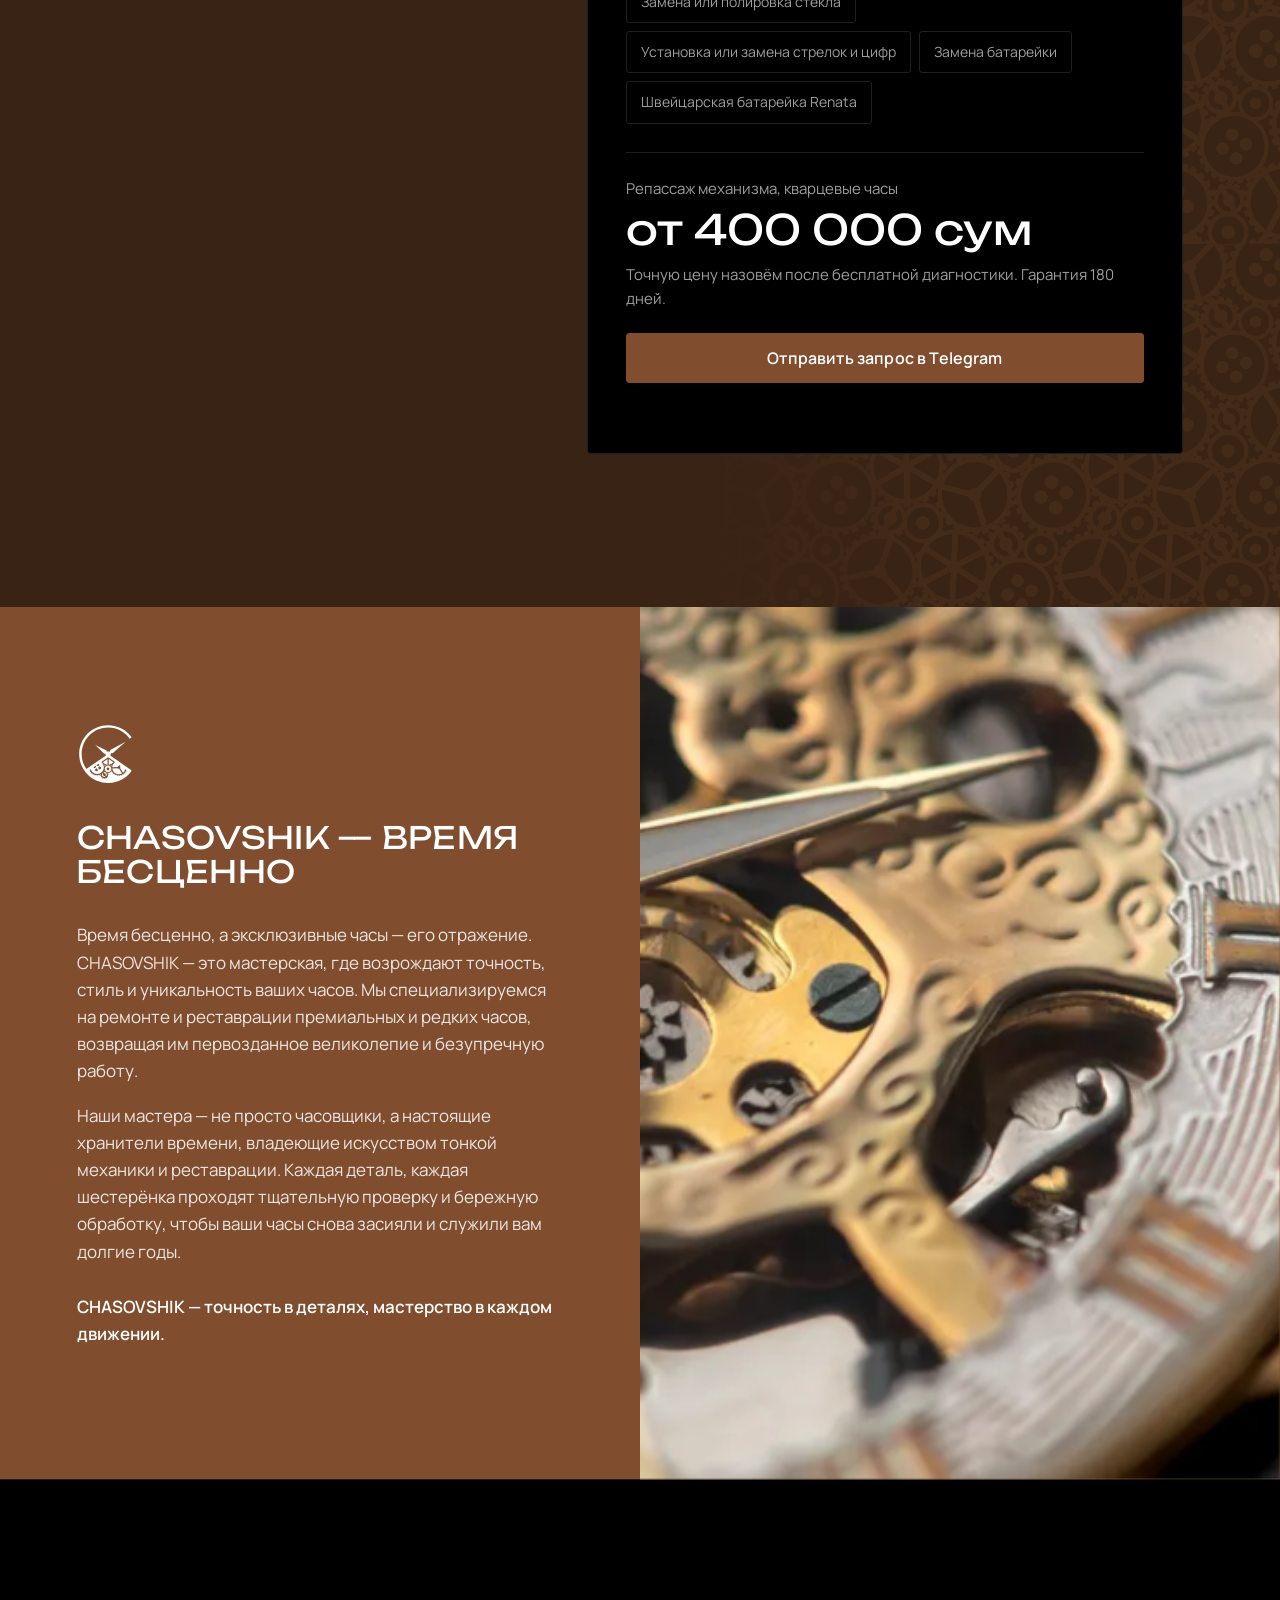
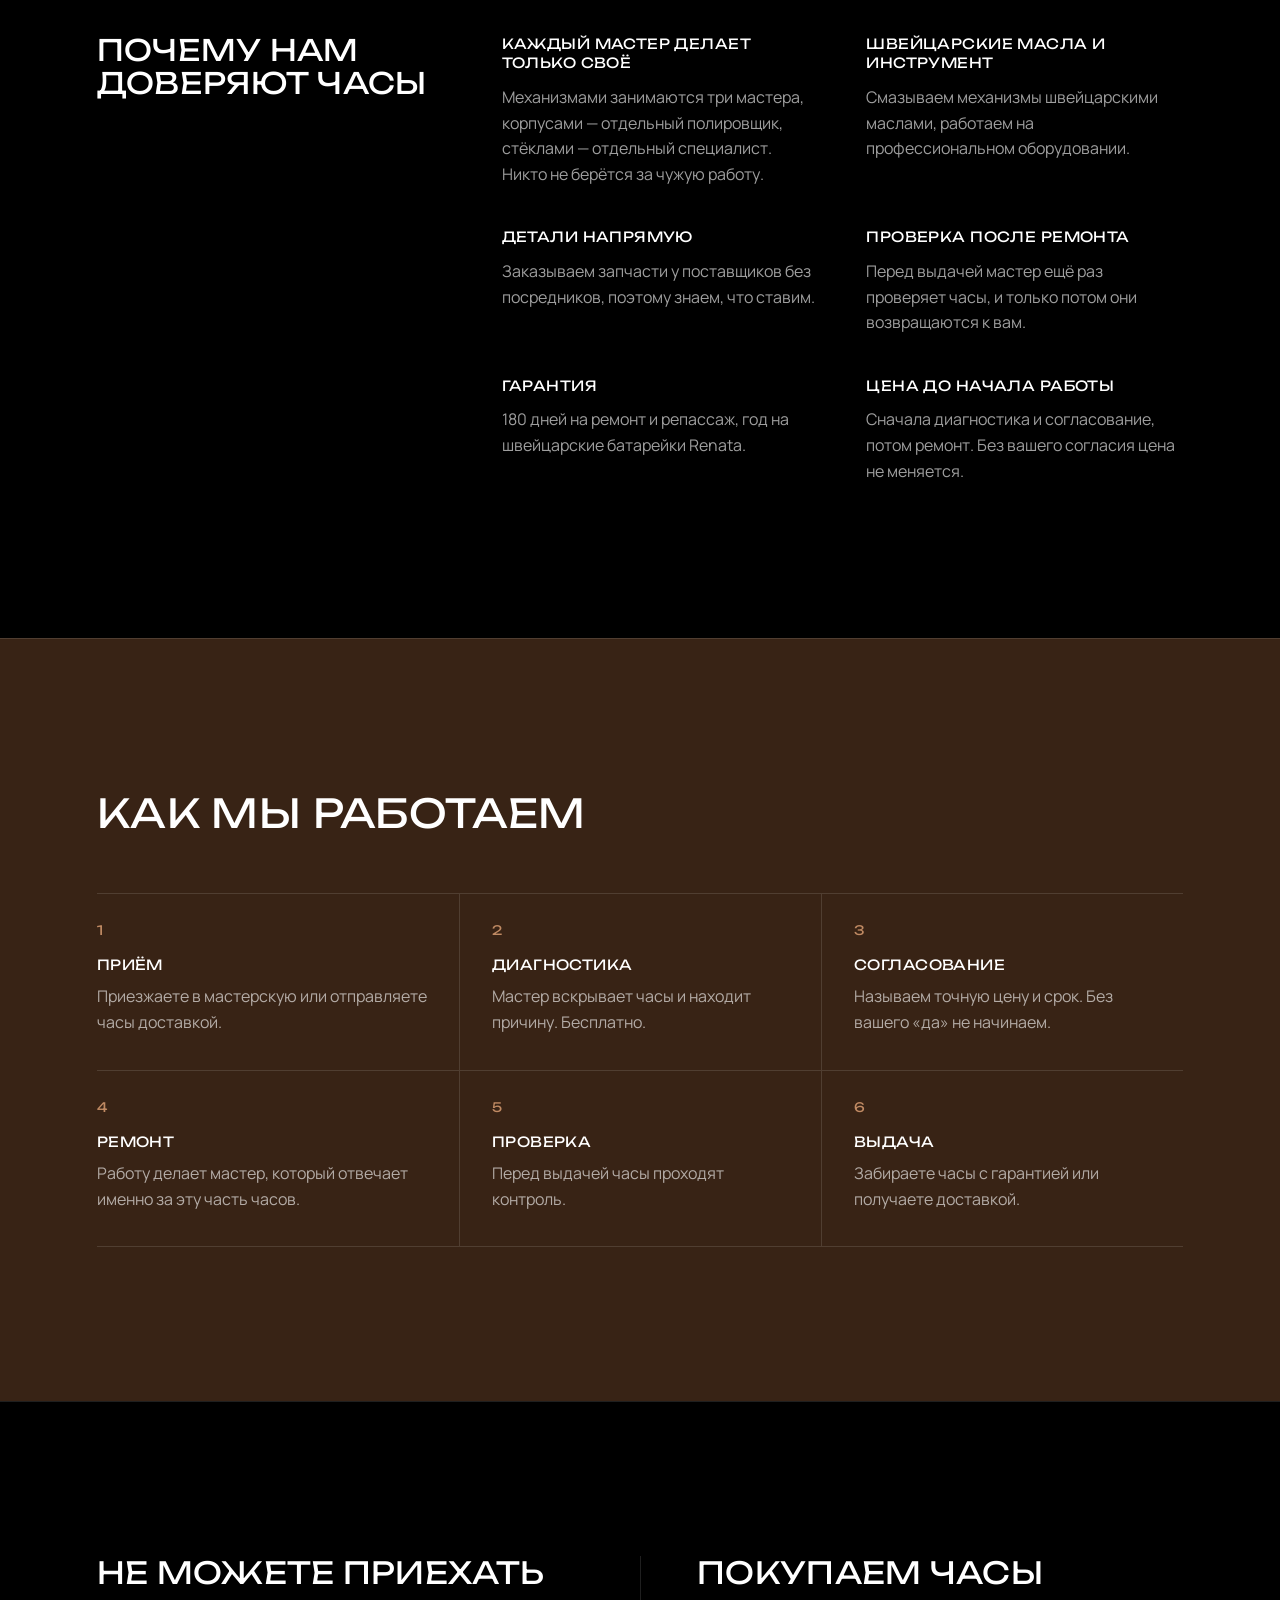
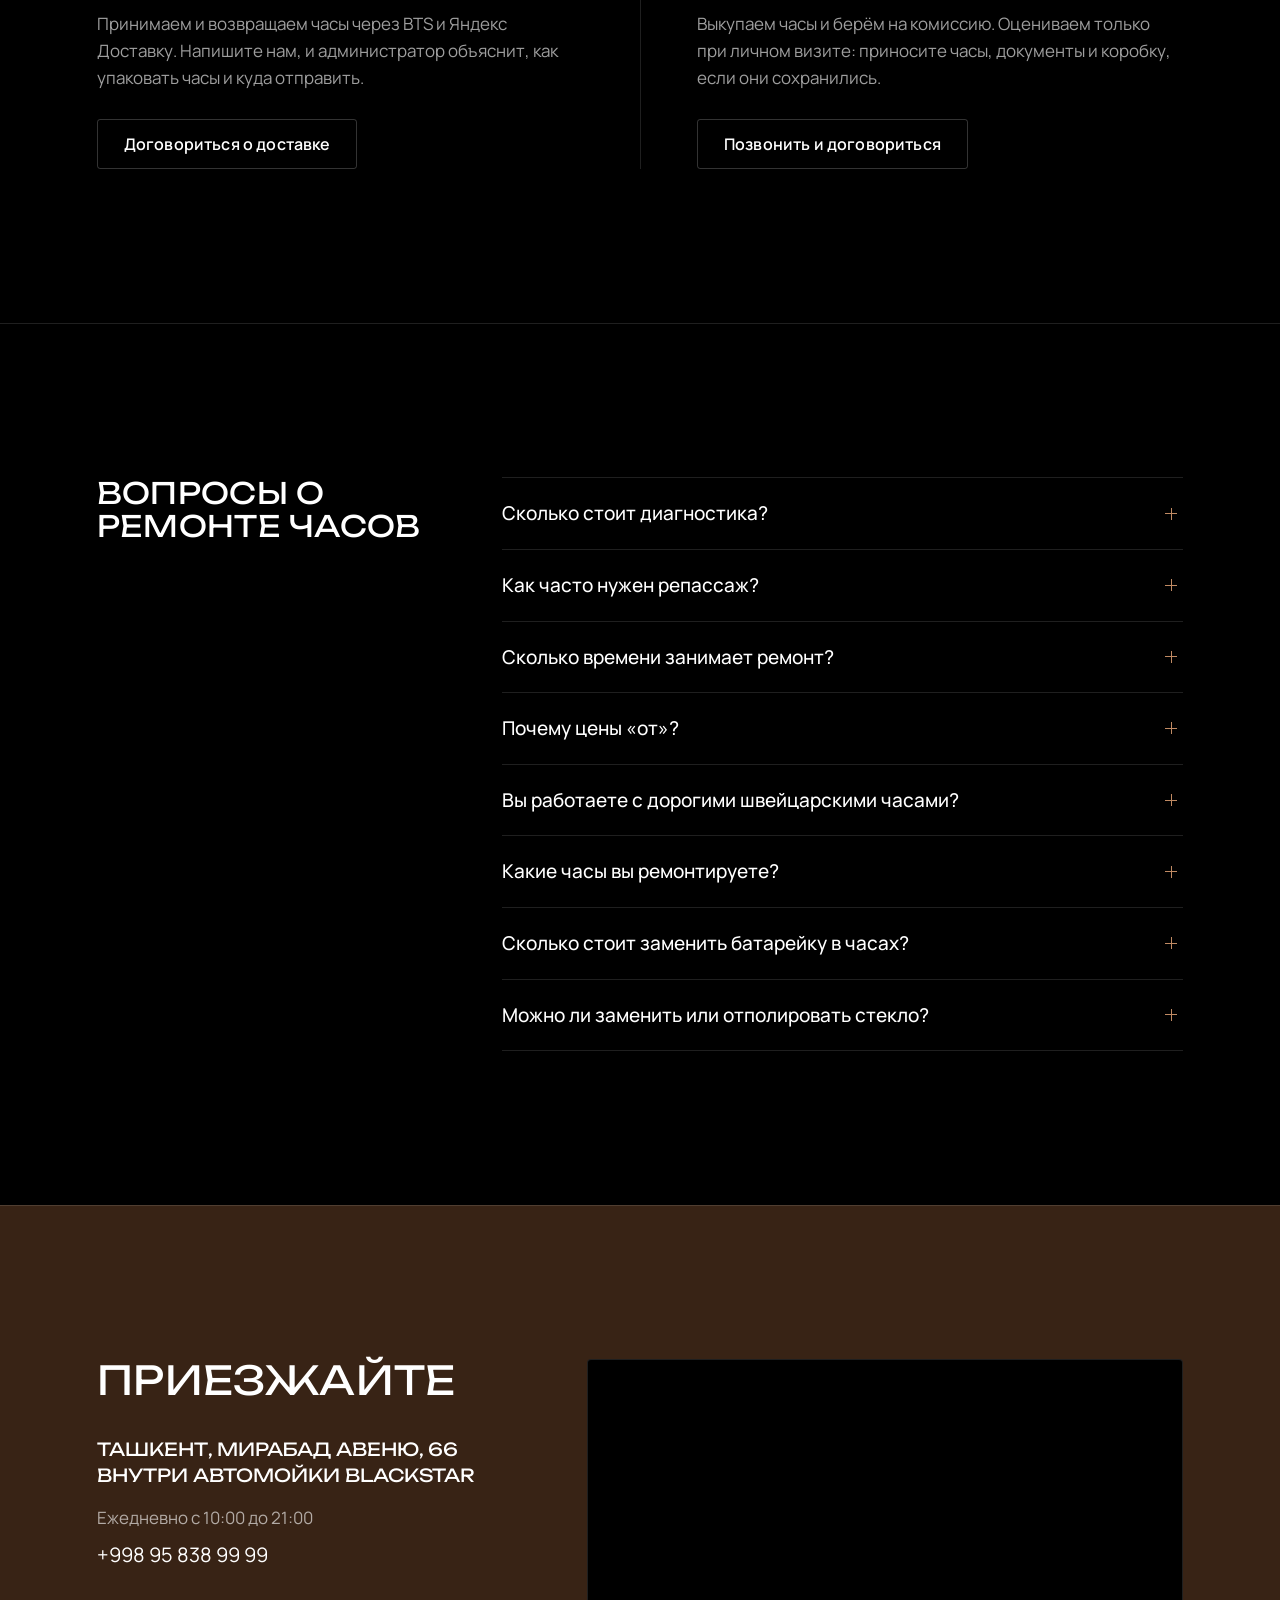
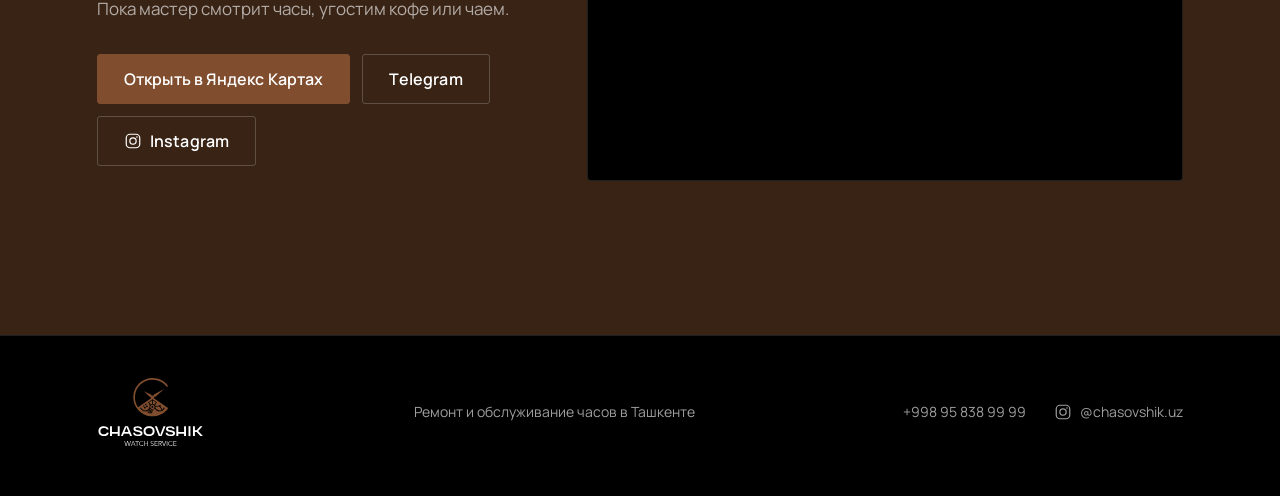
==== commit 91517c64: "Instagram @chasovshik.uz: контакты, футер, schema.org sameAs, событие клика Co-Authored-By: Claude O" ====
--- a/index.html
+++ b/index.html
@@ -41,7 +41,7 @@
 .loader-bar span{display:block;height:100%;width:0;background:#c08a63;transition:width .25s ease}
 .loader-pct{margin:0;font:400 12px/1 system-ui,-apple-system,'Segoe UI',Arial,sans-serif;letter-spacing:.12em;color:rgba(255,255,255,.55);font-variant-numeric:tabular-nums}
 </style>
-<link rel="stylesheet" href="css/style.css?v=8">
+<link rel="stylesheet" href="css/style.css?v=9">
 <script type="application/ld+json">
 {
  "@context": "https://schema.org",
@@ -88,6 +88,7 @@
  ],
  "hasMap": "https://yandex.uz/maps/org/chasovshik_uz/70462933949/",
  "sameAs": [
+  "https://www.instagram.com/chasovshik.uz/",
   "https://yandex.uz/maps/org/chasovshik_uz/70462933949/",
   "https://t.me/chasovshikuz_mirobod"
  ],
@@ -601,6 +602,7 @@
       <div class="cta">
         <a class="btn js-map" href="https://yandex.uz/maps/org/chasovshik_uz/70462933949/" target="_blank" rel="noopener">Открыть в Яндекс Картах</a>
         <a class="btn btn-ghost js-tg" href="https://t.me/chasovshikuz_mirobod" data-place="contacts">Telegram</a>
+        <a class="btn btn-ghost js-ig" href="https://www.instagram.com/chasovshik.uz/" target="_blank" rel="noopener" data-place="contacts"><svg class="ig-ico" viewBox="0 0 24 24" aria-hidden="true"><rect x="3" y="3" width="18" height="18" rx="5" fill="none" stroke="currentColor" stroke-width="1.6"/><circle cx="12" cy="12" r="4.2" fill="none" stroke="currentColor" stroke-width="1.6"/><circle cx="17.3" cy="6.7" r="1.1" fill="currentColor"/></svg>Instagram</a>
       </div>
     </div>
     <div class="map">
@@ -615,7 +617,7 @@
   <div class="wrap foot-row">
     <svg class="foot-logo" viewBox="0 0 186 124" role="img" aria-label="CHASOVSHIK Watch Service"><use href="#logo-v"/></svg>
     <p>Ремонт и обслуживание часов в Ташкенте</p>
-    <p><a class="js-phone" href="tel:+998958389999">+998 95 838 99 99</a></p>
+    <p class="foot-links"><a class="js-phone" href="tel:+998958389999">+998 95 838 99 99</a><a class="js-ig foot-ig" href="https://www.instagram.com/chasovshik.uz/" target="_blank" rel="noopener" data-place="footer" aria-label="Instagram @chasovshik.uz"><svg class="ig-ico" viewBox="0 0 24 24" aria-hidden="true"><rect x="3" y="3" width="18" height="18" rx="5" fill="none" stroke="currentColor" stroke-width="1.6"/><circle cx="12" cy="12" r="4.2" fill="none" stroke="currentColor" stroke-width="1.6"/><circle cx="17.3" cy="6.7" r="1.1" fill="currentColor"/></svg>@chasovshik.uz</a></p>
   </div>
 </footer>
 
@@ -626,7 +628,7 @@
 
 <script src="js/data.js?v=8"></script>
 <script src="js/watch.js?v=8"></script>
-<script src="js/track.js?v=8"></script>
+<script src="js/track.js?v=9"></script>
 <script src="js/main.js?v=8"></script>
 </body>
 </html>
--- a/css/style.css
+++ b/css/style.css
@@ -311,6 +311,11 @@
 .foot-row { align-items: center; }
 
 
+.ig-ico { width: 18px; height: 18px; flex: none; }
+.foot-links { display: flex; flex-wrap: wrap; gap: 8px 28px; align-items: center; }
+.foot-ig { display: inline-flex; align-items: center; gap: 8px; }
+.foot-ig:hover { color: var(--white); }
+
 /* экран загрузки — стили вшиты в <head> index.html */
 
 /* ---------- планшет и телефон ---------- */
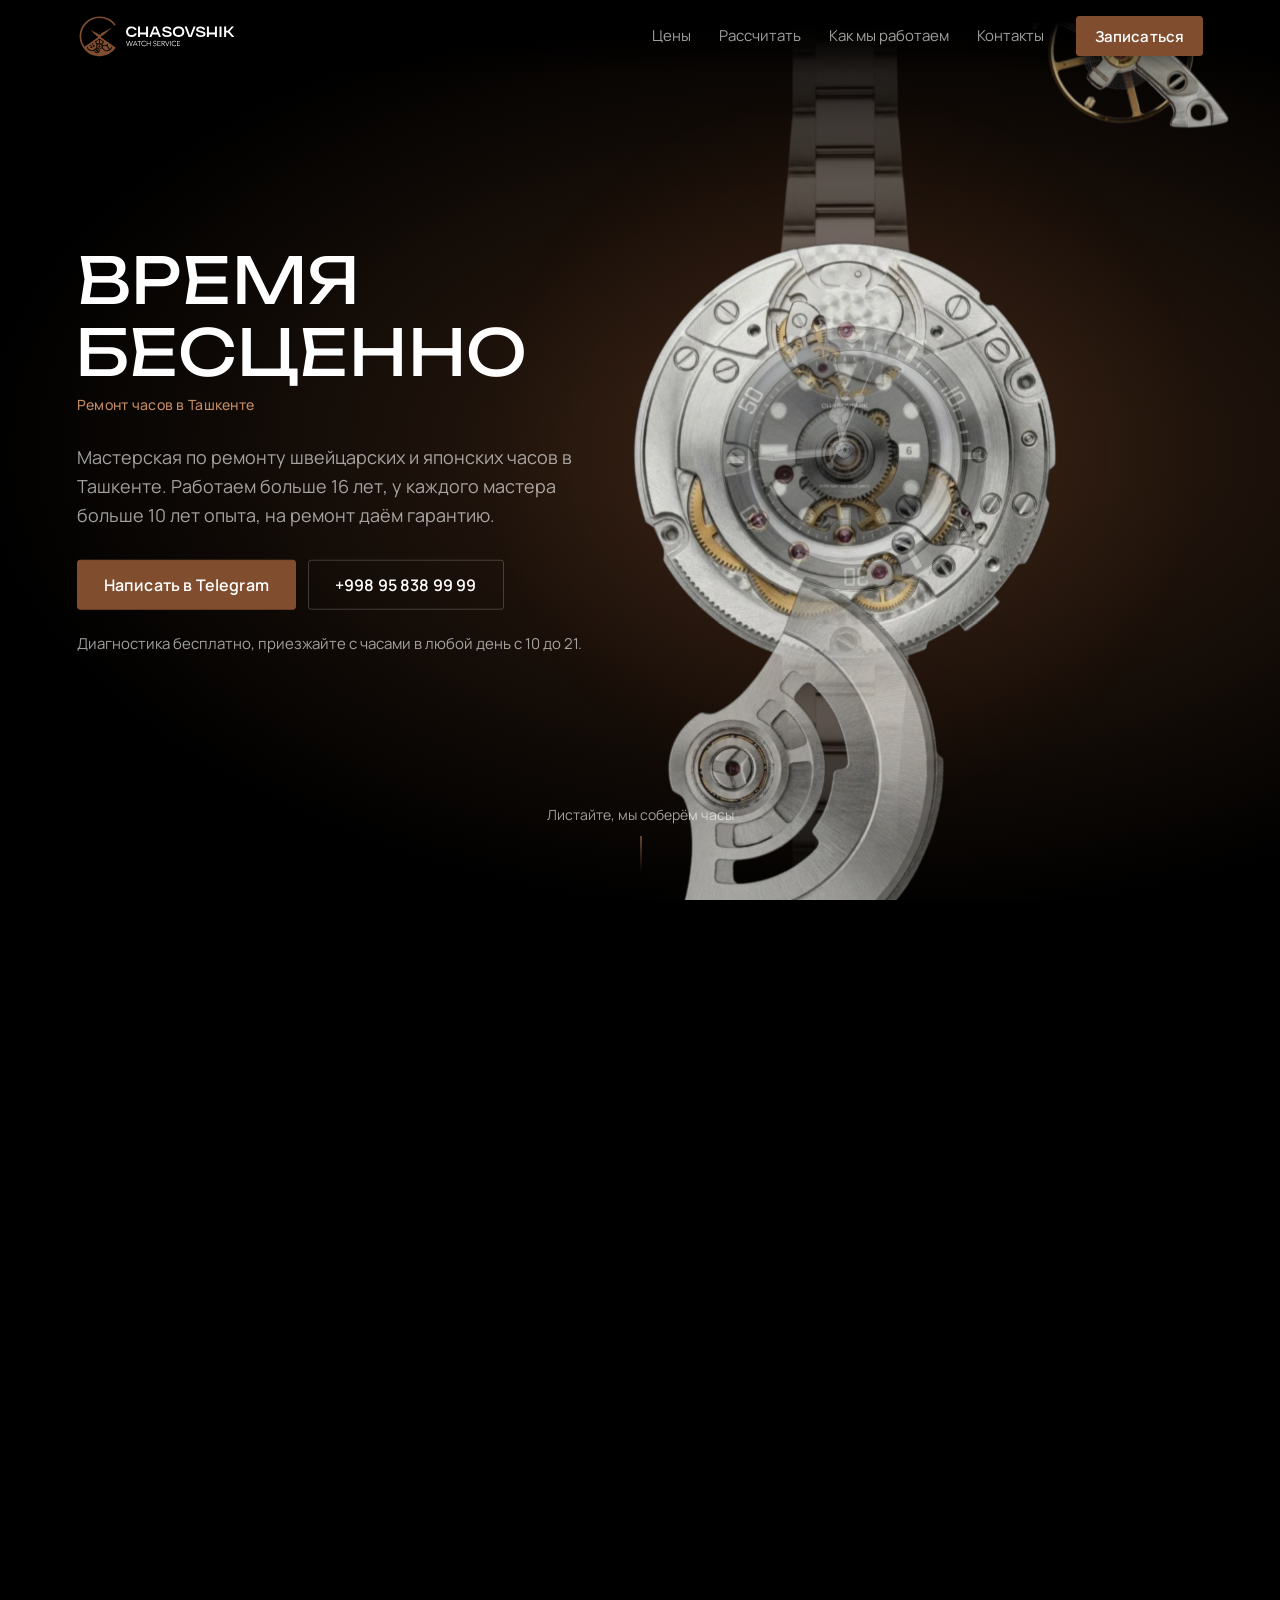
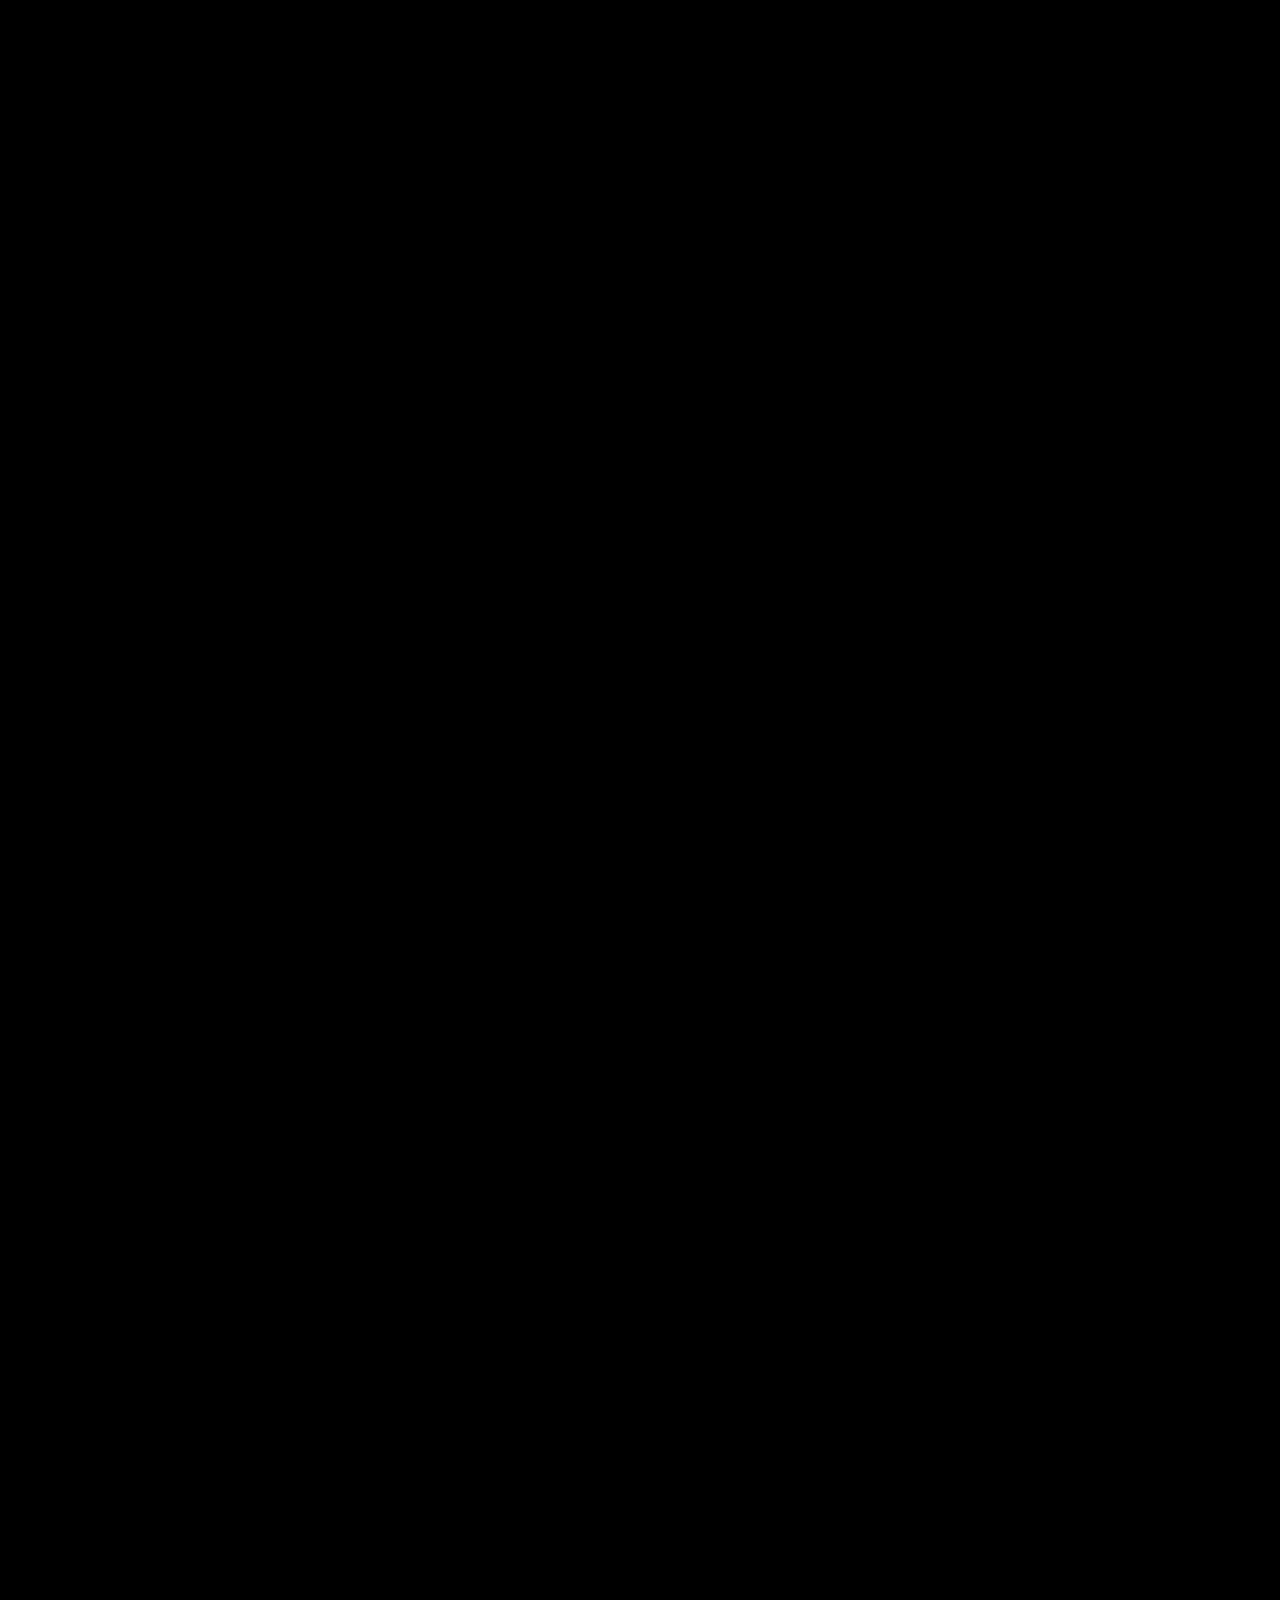
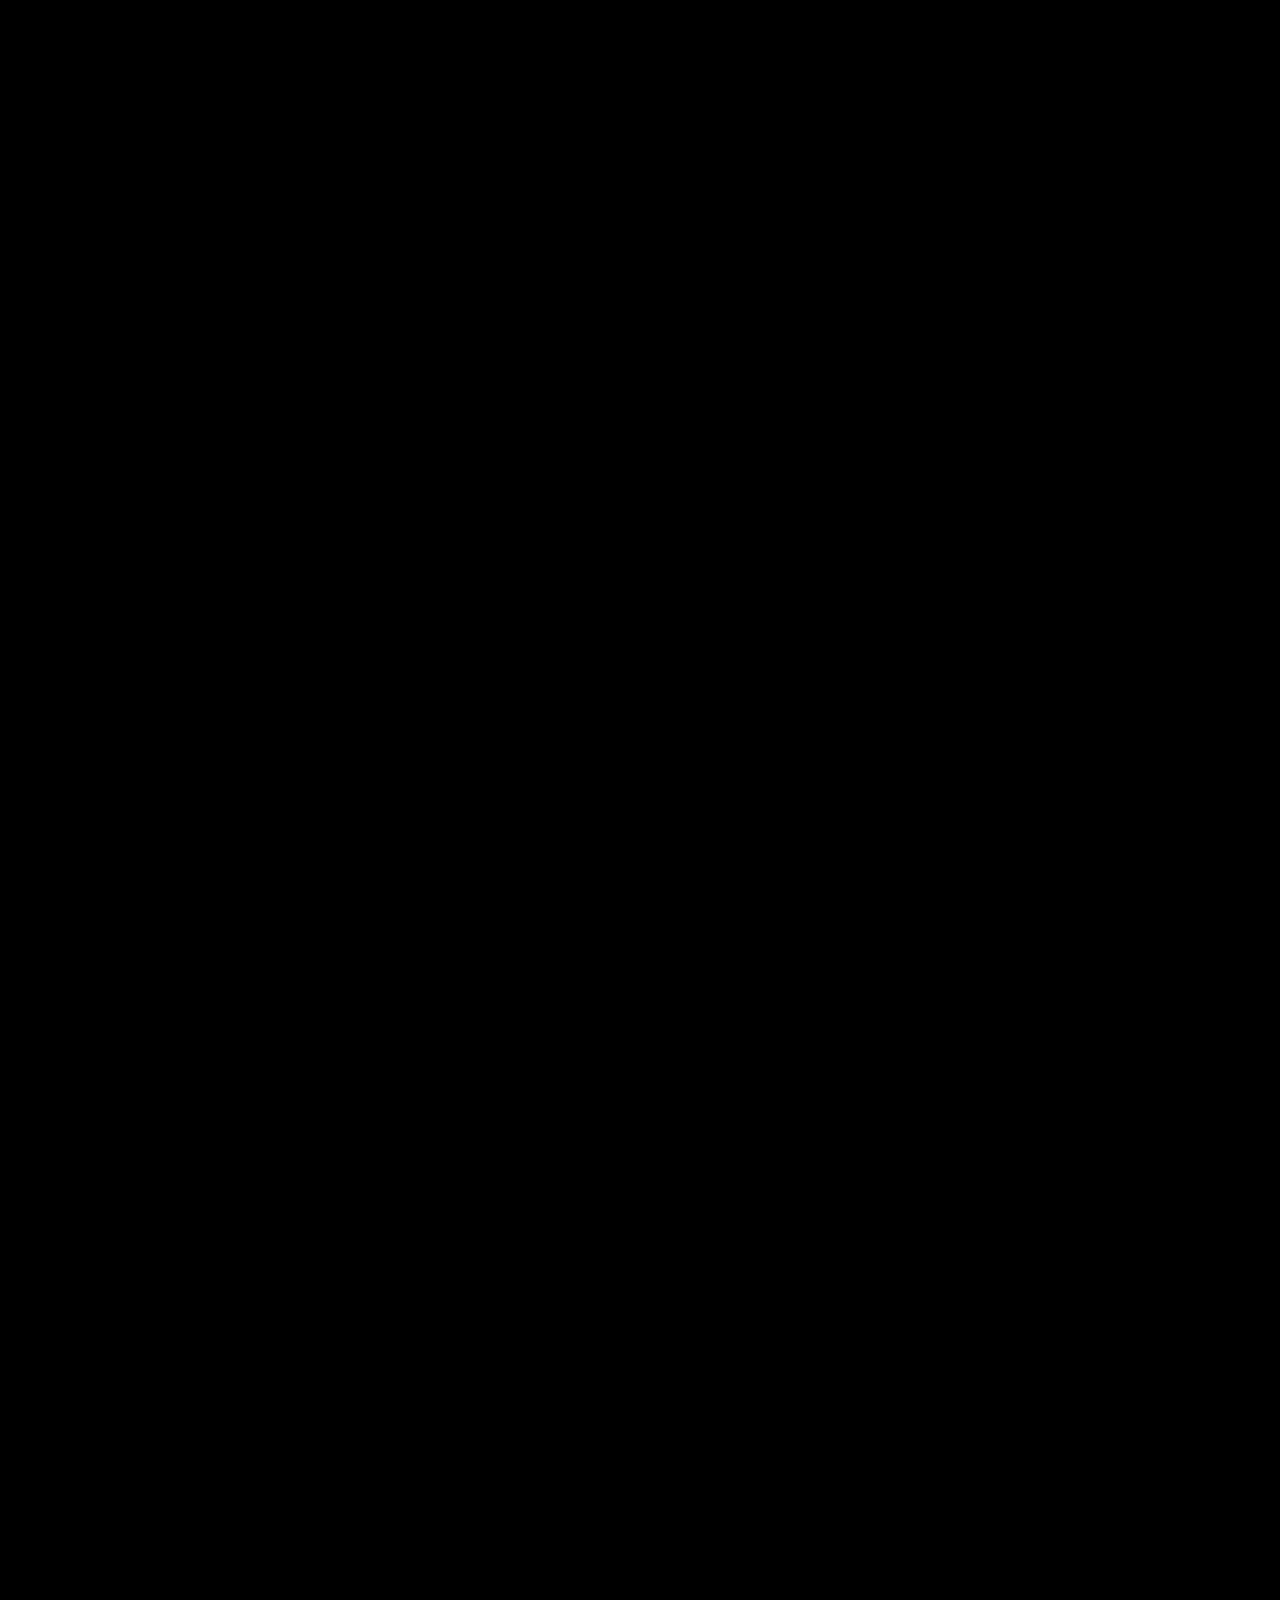
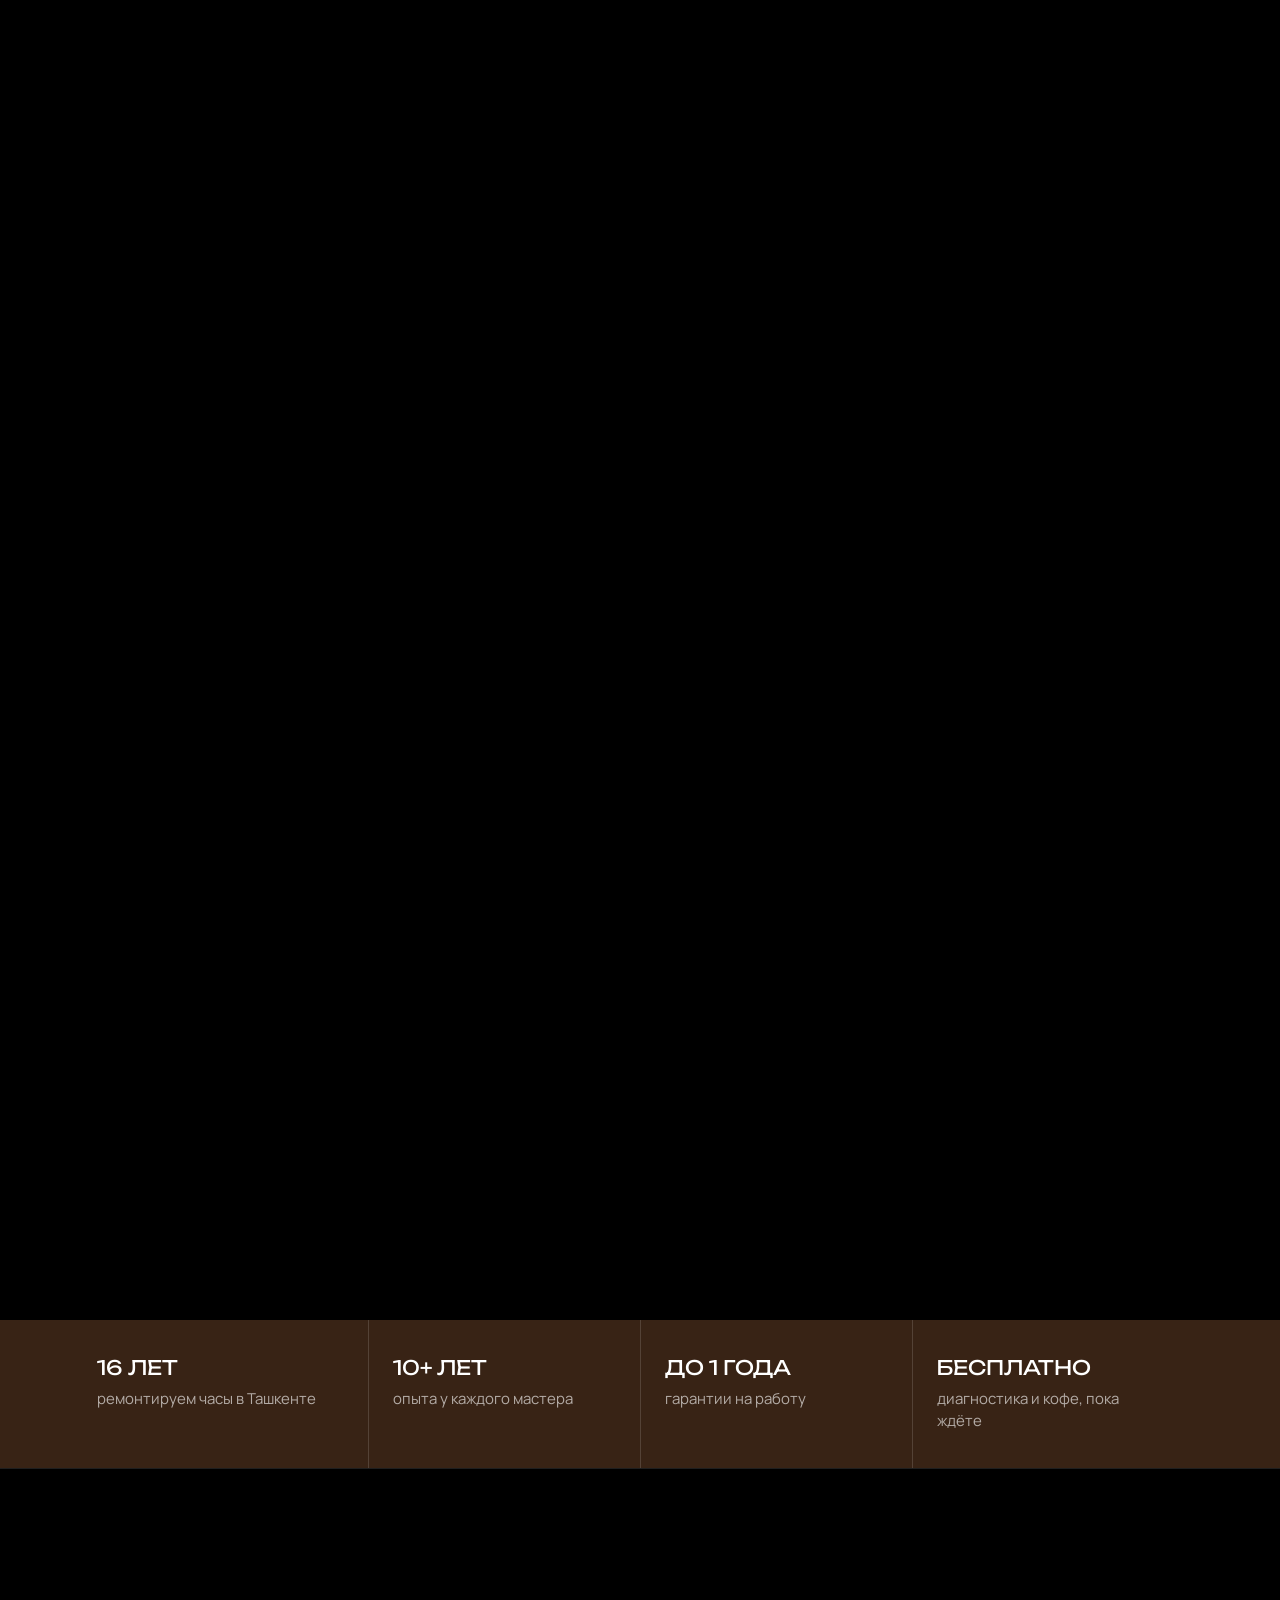
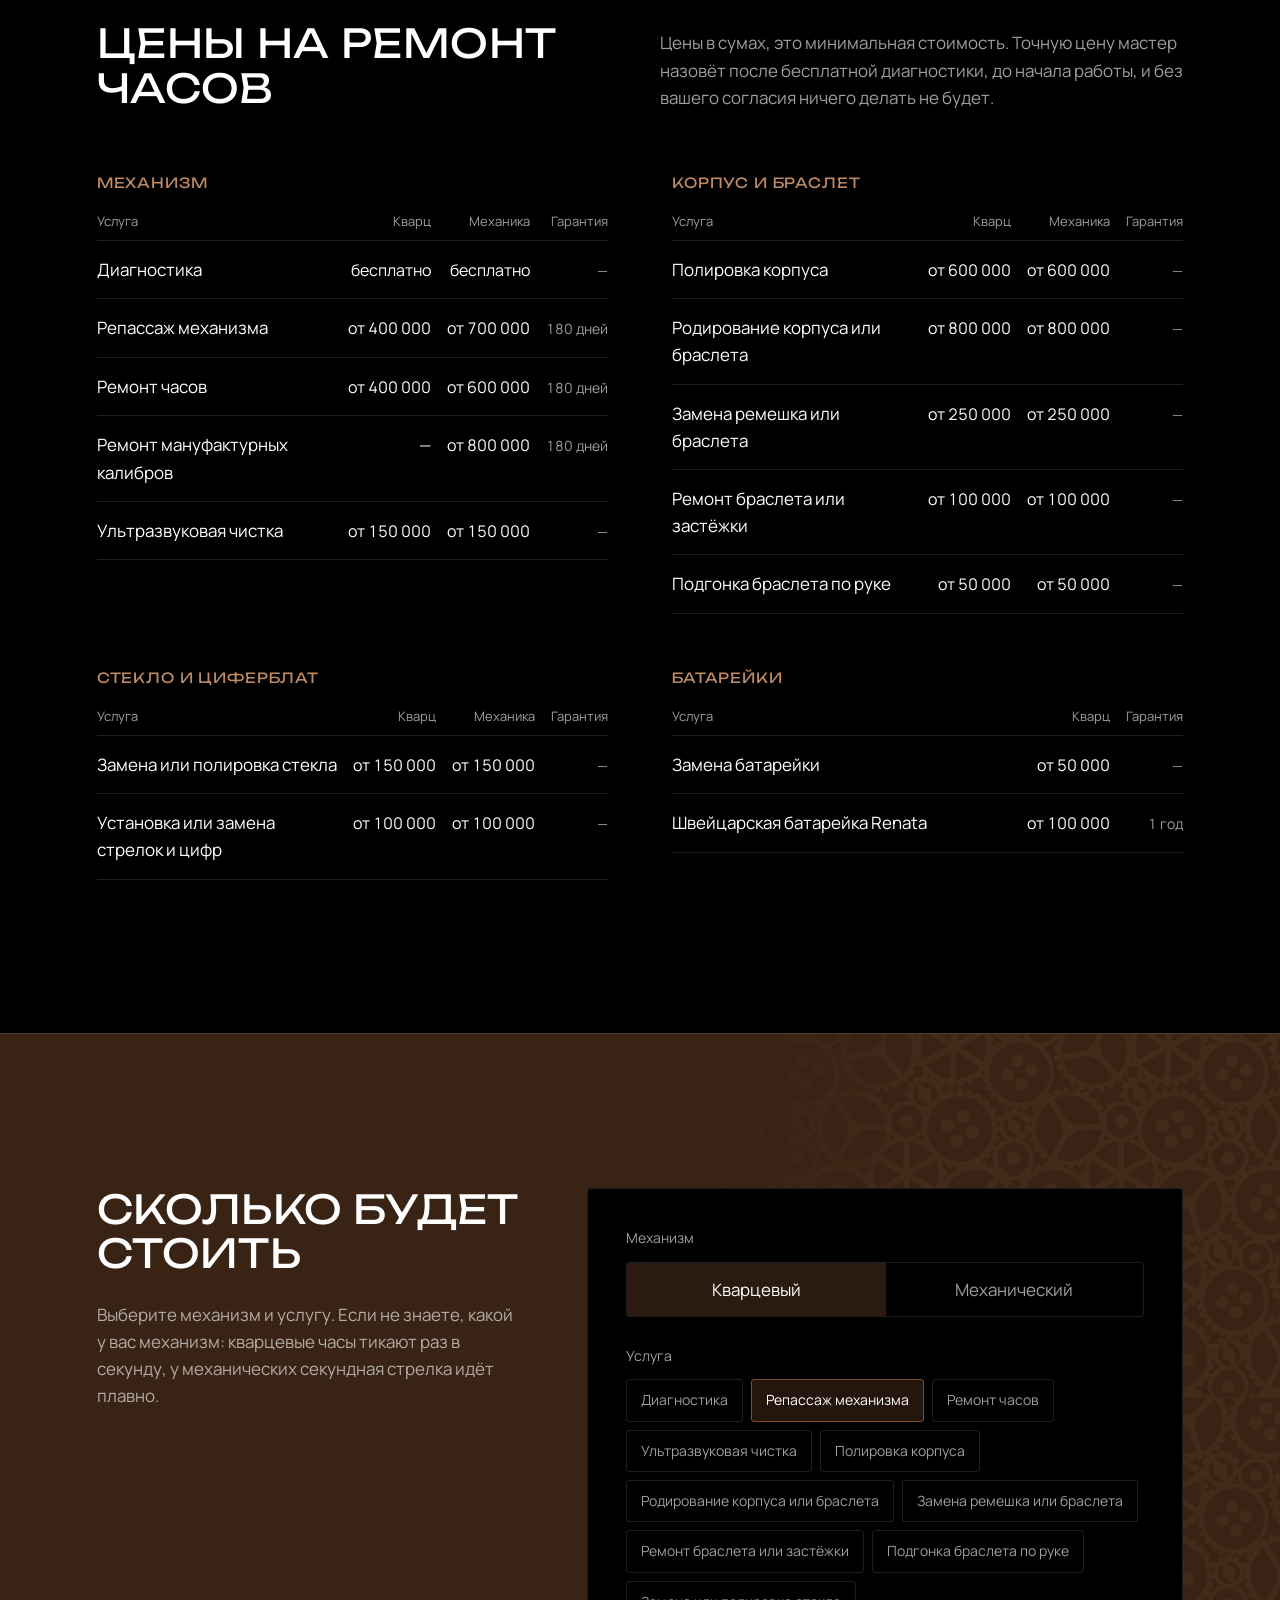
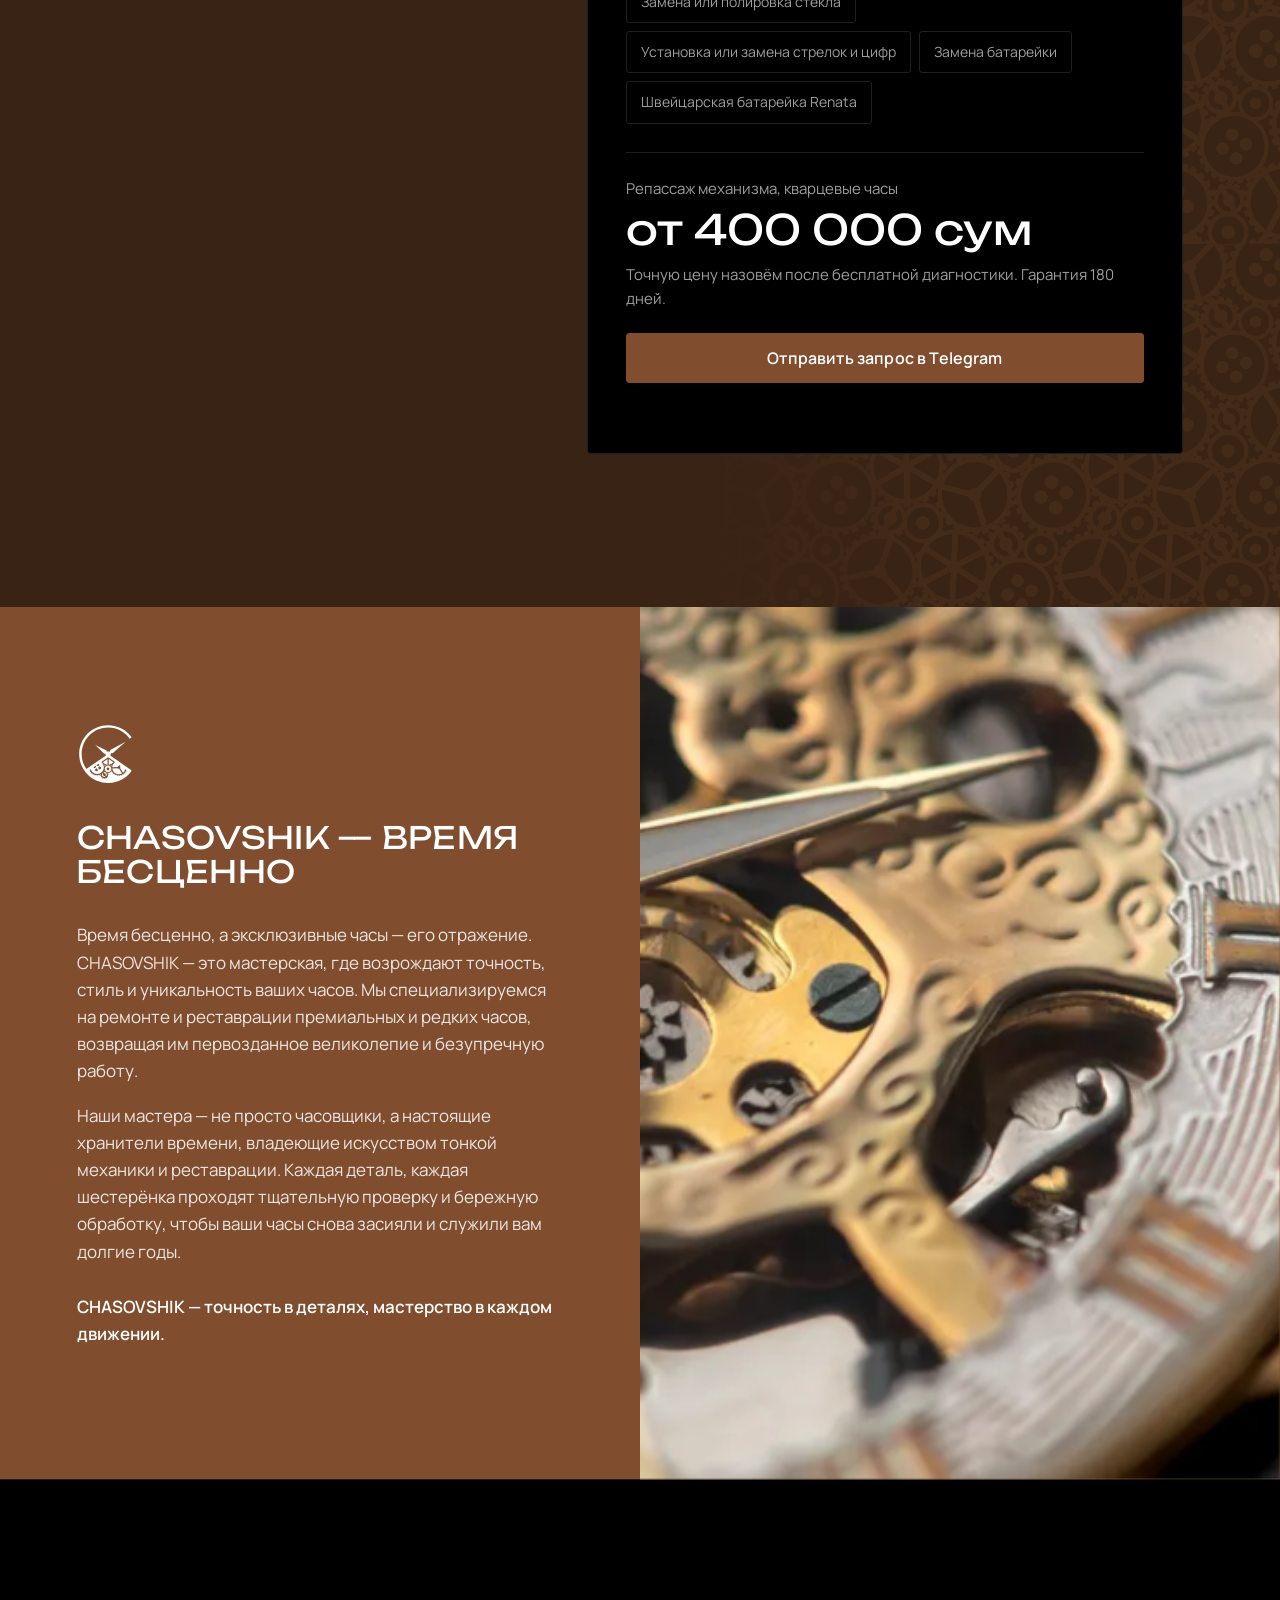
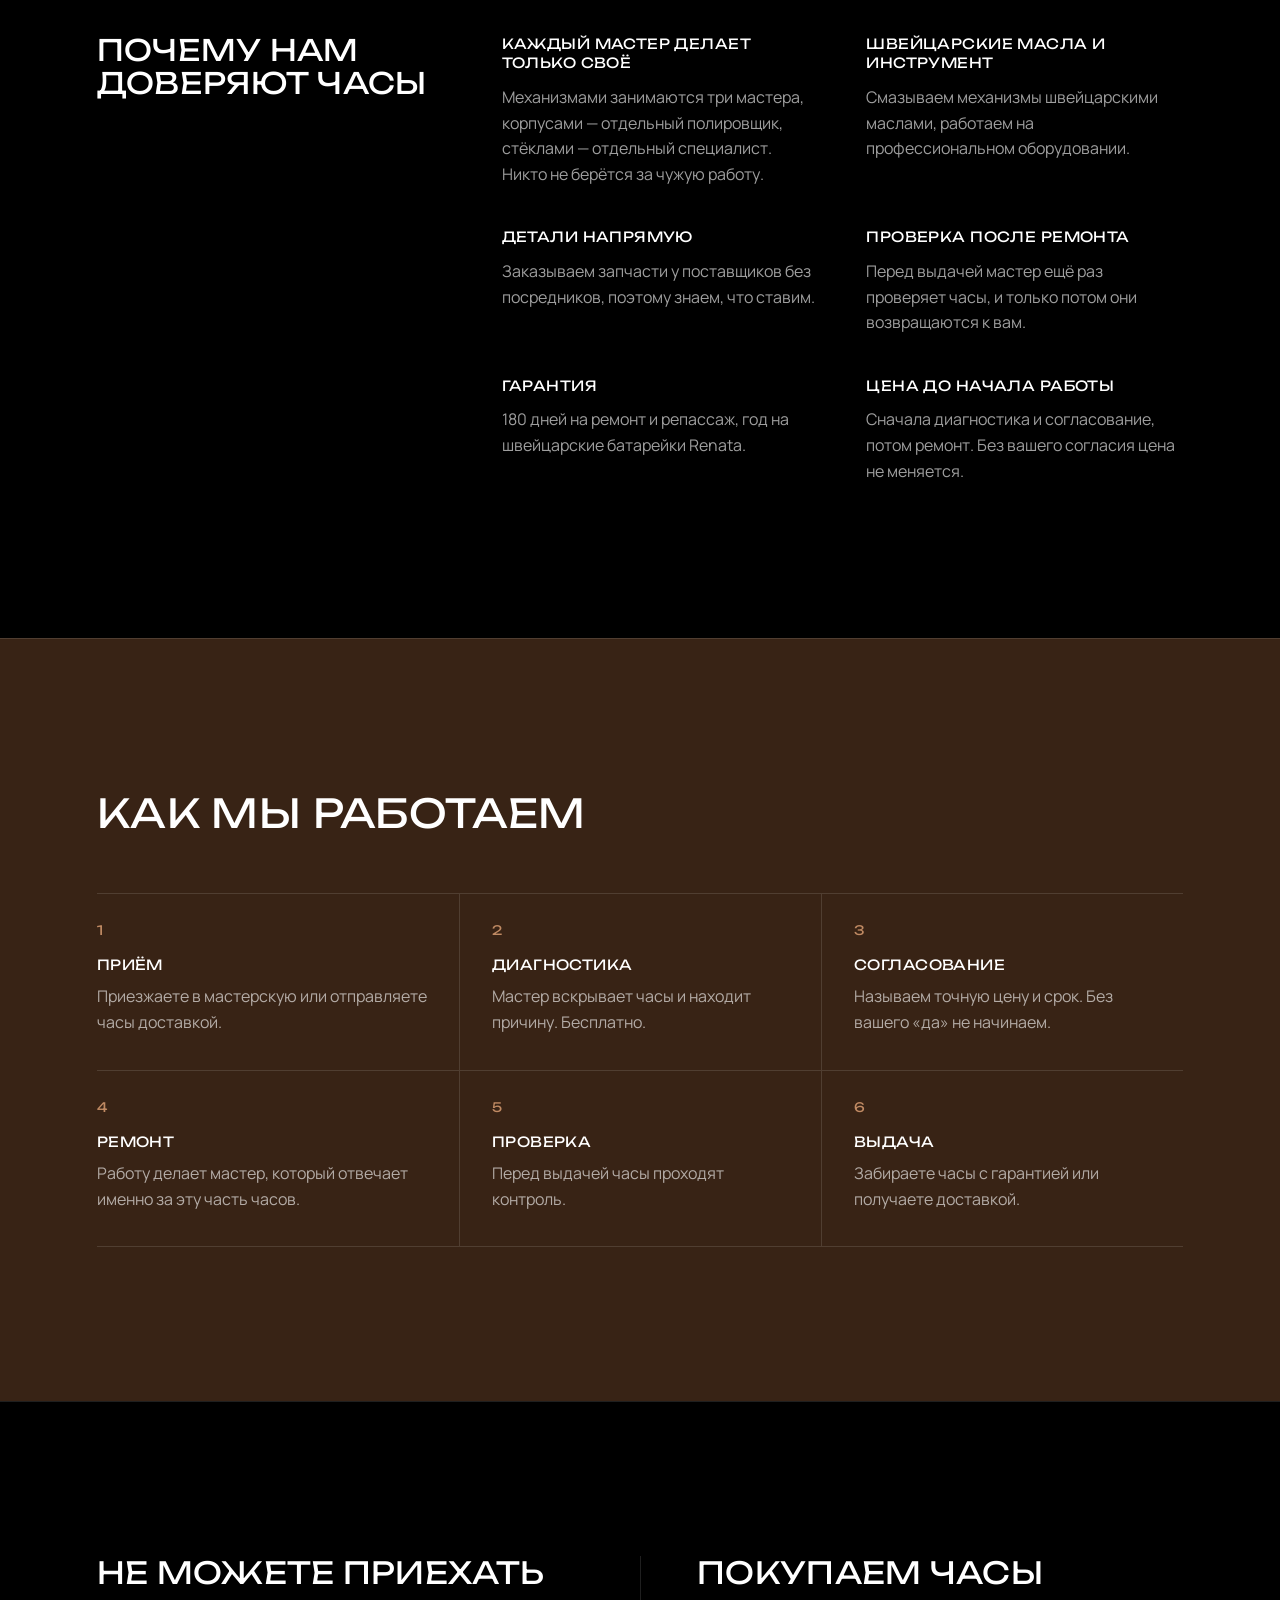
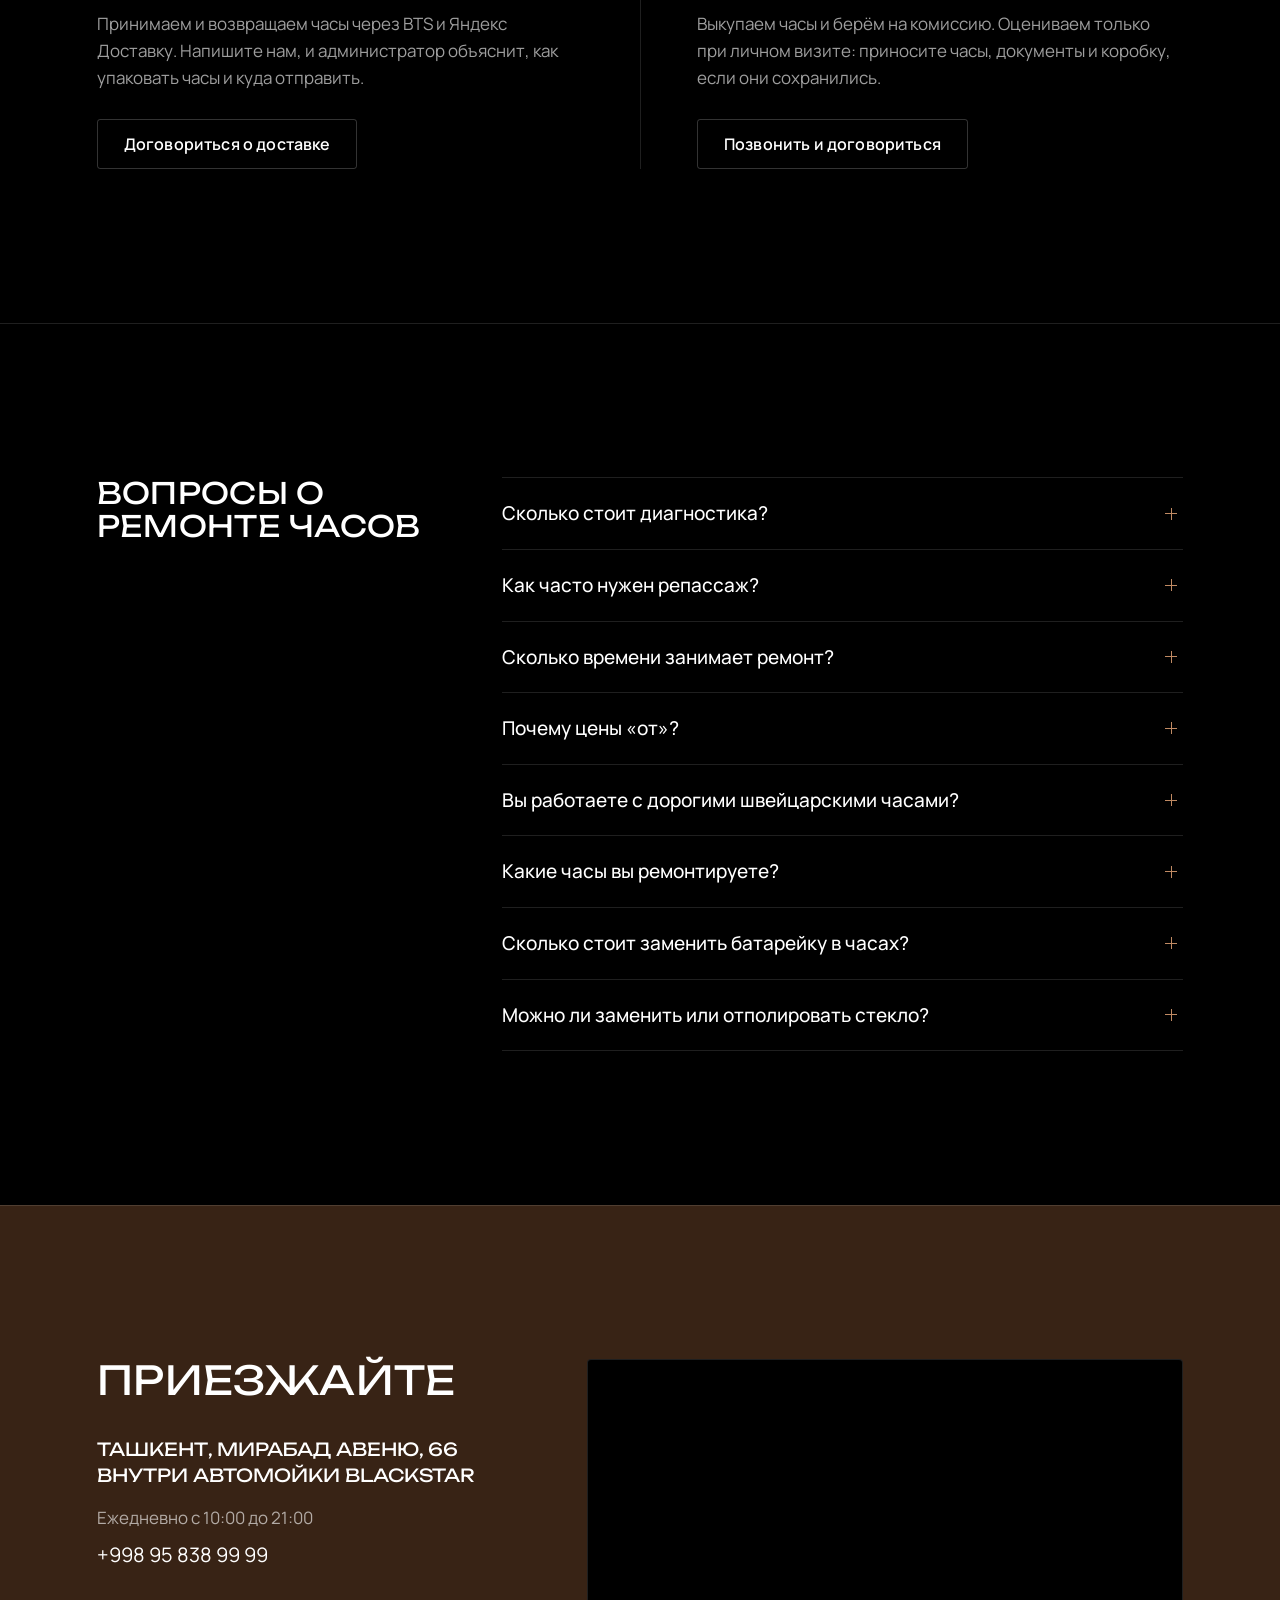
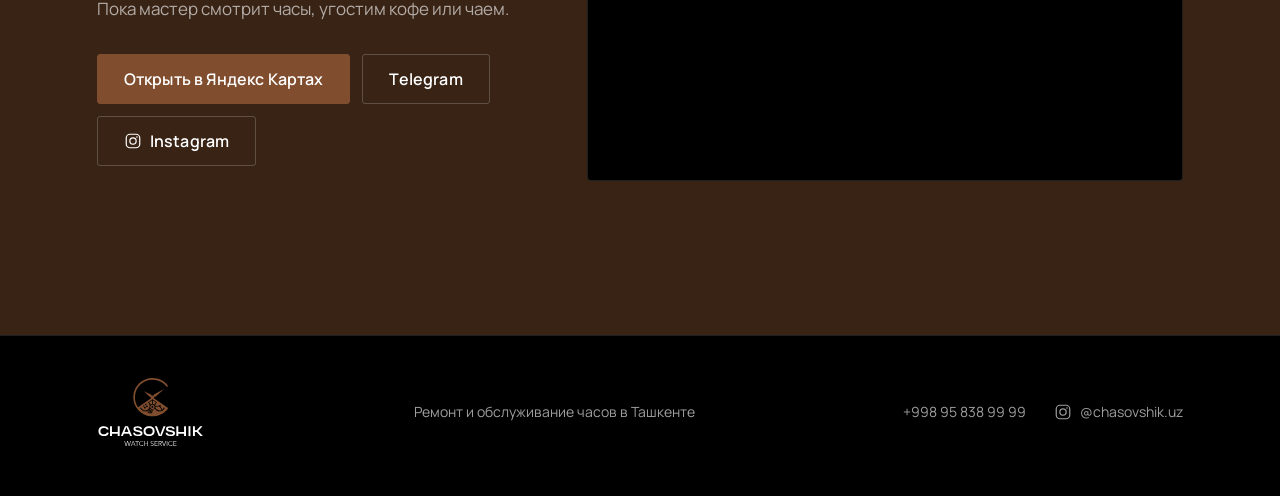
==== commit aa12e0c3: "Яндекс Метрика 114705394: счётчик, вебвизор, цели через reachGoal, параметр источника Co-Authored-By" ====
--- a/index.html
+++ b/index.html
@@ -3,6 +3,18 @@
 <head>
 <meta charset="utf-8">
 <meta name="viewport" content="width=device-width, initial-scale=1, viewport-fit=cover">
+<!-- Yandex.Metrika counter -->
+<script type="text/javascript">
+(function(m,e,t,r,i,k,a){
+m[i]=m[i]||function(){(m[i].a=m[i].a||[]).push(arguments)};
+m[i].l=1*new Date();
+for (var j = 0; j < document.scripts.length; j++) {if (document.scripts[j].src === r) { return; }}
+k=e.createElement(t),a=e.getElementsByTagName(t)[0],k.async=1,k.src=r,a.parentNode.insertBefore(k,a)
+})(window, document,'script','https://mc.yandex.ru/metrika/tag.js?id=114705394', 'ym');
+
+ym(114705394, 'init', {ssr:true, webvisor:true, clickmap:true, ecommerce:"dataLayer", referrer: document.referrer, url: location.href, accurateTrackBounce:true, trackLinks:true});
+</script>
+<!-- /Yandex.Metrika counter -->
 <title>Ремонт часов в Ташкенте — часовая мастерская CHASOVSHIK</title>
 <meta name="description" content="Ремонт швейцарских и японских часов в Ташкенте: репассаж, замена батарейки, стекла, браслета, полировка. Бесплатная диагностика, гарантия до года.">
 <meta name="keywords" content="ремонт часов Ташкент, часовая мастерская Ташкент, часовщик Ташкент, репассаж часов, замена батарейки в часах, замена стекла часов, полировка часов, ремонт механических часов, ремонт Rolex Ташкент, soat ta'mirlash Toshkent">
@@ -352,6 +364,7 @@
 </script>
 </head>
 <body class="is-loading">
+<noscript><div><img src="https://mc.yandex.ru/watch/114705394" style="position:absolute; left:-9999px;" alt="" /></div></noscript>
 <svg xmlns="http://www.w3.org/2000/svg" width="0" height="0" style="position:absolute;overflow:hidden" aria-hidden="true">
 <symbol id="logo-h" viewBox="558 126 266 73"><path class="lg-mark" fill-rule="evenodd" d="M 570.47 180.22L592.82 164.66C592.49 164.17 592.32 163.59 592.32 163.00C592.32 162.85 592.33 162.69 592.35 162.55L592.14 162.41L590.94 162.77L580.63 152.73L593.59 158.98L593.66 160.24L593.86 160.39C594.30 160.14 594.79 160.02 595.29 160.02C595.80 160.02 596.29 160.14 596.73 160.39L597.73 159.68L597.80 158.42L615.27 148.96L615.32 149.03L600.45 162.21L599.24 161.84L598.24 162.55C598.26 162.69 598.27 162.85 598.27 163.00C598.27 163.59 598.10 164.17 597.77 164.66L621.46 181.15L621.50 181.18L621.55 181.22C621.76 181.41 621.89 181.65 621.93 181.93C621.99 182.27 621.91 182.58 621.70 182.86C620.21 184.85 618.48 186.64 616.59 188.26L616.45 188.38C616.10 188.67 615.75 188.96 615.38 189.23C609.95 193.40 603.41 195.77 596.57 196.02L596.30 196.03L596.05 196.03L595.91 196.04L595.62 196.04C595.51 196.04 595.40 196.04 595.29 196.04C595.17 196.04 595.04 196.04 594.91 196.04L594.82 196.04C594.70 196.04 594.58 196.03 594.46 196.03L594.08 196.02L593.97 196.02C593.86 196.01 593.75 196.01 593.64 196.00L593.26 195.98L593.09 195.97L592.84 195.95L592.61 195.94L592.46 195.92C592.21 195.90 591.95 195.88 591.70 195.85L591.68 195.85C584.19 195.05 577.25 191.68 571.93 186.37C565.71 180.15 562.25 171.79 562.25 163.00C562.25 154.21 565.71 145.85 571.93 139.63C578.14 133.41 586.50 129.95 595.29 129.95C600.84 129.95 606.29 131.35 611.15 134.01C615.17 136.21 618.69 139.22 621.48 142.85C621.70 143.14 621.91 143.43 622.12 143.72L622.18 143.80L619.88 145.44L619.85 145.40C619.60 145.06 619.35 144.71 619.08 144.37C616.56 141.14 613.40 138.46 609.80 136.49C605.35 134.06 600.36 132.79 595.29 132.79C587.25 132.79 579.62 135.95 573.93 141.64C568.25 147.32 565.08 154.96 565.08 163.00C565.08 169.17 566.94 175.15 570.47 180.22ZM 574.30 181.18L575.42 180.39C575.80 181.60 576.46 182.67 577.33 183.54C578.72 184.93 580.64 185.79 582.76 185.79C584.87 185.79 586.80 184.93 588.18 183.54C589.57 182.15 590.43 180.23 590.43 178.11C590.43 176 589.57 174.08 588.18 172.69C587.95 172.45 587.70 172.24 587.44 172.03L595.29 166.57L603.21 172.07C602.77 172.39 602.37 172.75 602.00 173.14C600.81 174.44 600.07 176.16 600 178.03L606.17 177.76C606.39 177.17 606.94 176.75 607.60 176.72C607.62 176.72 607.64 176.72 607.66 176.72L608.25 175.58L609.39 176.38L608.91 177.31C609.12 177.57 609.26 177.89 609.27 178.25C609.28 178.57 609.21 178.87 609.06 179.12L612.41 184.36C612.74 184.10 613.05 183.82 613.33 183.50C614.15 182.61 614.75 181.53 615.08 180.34L616.05 181.01L615.98 181.02C615.91 181.21 615.84 181.40 615.77 181.58L616.40 182.14L615.82 183.27L614.99 183.07C614.88 183.24 614.77 183.41 614.65 183.57L615.11 184.27L614.26 185.21L613.51 184.81C613.36 184.94 613.21 185.07 613.05 185.19L613.32 186.00L612.78 186.34L612.25 186.68L611.64 186.10C611.46 186.19 611.28 186.28 611.09 186.35L611.14 187.20L610.54 187.39L609.93 187.58L609.49 186.86C609.29 186.91 609.10 186.94 608.90 186.97L608.73 187.80L607.46 187.85L607.21 187.04C607.01 187.03 606.82 187.01 606.62 186.99L606.24 187.75L605.62 187.61L605.00 187.47L604.97 186.63C604.78 186.57 604.59 186.50 604.41 186.42L603.85 187.05L603.28 186.76L602.72 186.47L602.91 185.64C602.75 185.54 602.58 185.42 602.42 185.30L601.71 185.77L601.25 185.34L600.78 184.91L601.18 184.17C601.05 184.02 600.92 183.87 600.80 183.71L599.99 183.97L599.65 183.44L599.31 182.91L599.89 182.29C599.81 182.13 599.73 181.97 599.66 181.80C599.42 182.39 599.06 182.92 598.62 183.36C597.75 184.23 596.54 184.77 595.21 184.77C594.98 184.77 594.75 184.76 594.53 184.73C594.60 184.86 594.66 185.00 594.72 185.14L595.61 185.25L595.78 186.50L594.95 186.84C594.94 186.95 594.92 187.05 594.91 187.16L595.63 187.70L595.39 188.28L595.15 188.87L594.26 188.75C594.23 188.79 594.19 188.83 594.16 188.87C594.13 188.92 594.10 188.96 594.06 189.00L594.42 189.83L593.92 190.21L593.42 190.60L592.71 190.05C592.61 190.09 592.51 190.14 592.41 190.17L592.31 191.07L591.68 191.16L591.05 191.24L590.71 190.41C590.60 190.39 590.50 190.38 590.39 190.36L589.85 191.08L589.27 190.85L588.69 190.61L588.81 189.71C588.76 189.68 588.72 189.65 588.68 189.62C588.64 189.58 588.59 189.55 588.55 189.52L587.73 189.88L587.34 189.37L586.95 188.87L587.50 188.17C587.46 188.07 587.42 187.97 587.38 187.87L586.48 187.76L586.40 187.14L586.32 186.51L587.15 186.17C587.16 185.98 587.19 185.79 587.24 185.61C586.79 185.88 586.32 186.11 585.82 186.30L585.83 187.14L585.22 187.30L584.60 187.46L584.19 186.73C584 186.76 583.80 186.79 583.60 186.81L583.39 187.62L582.12 187.62L581.91 186.81C581.71 186.79 581.51 186.76 581.32 186.73L580.91 187.46L580.30 187.30L579.68 187.14L579.69 186.30C579.50 186.22 579.32 186.15 579.14 186.07L578.55 186.67L578.00 186.35L577.45 186.03L577.68 185.22C577.52 185.10 577.36 184.98 577.21 184.85L576.48 185.29L576.03 184.84L575.58 184.39L576.01 183.66C575.89 183.51 575.76 183.35 575.65 183.19L574.83 183.42L574.52 182.87L574.20 182.32L574.81 181.73C574.72 181.55 574.65 181.37 574.58 181.18ZM 578.51 178.25L581.14 176.42C581.40 176.79 581.50 177.27 581.37 177.74C581.14 178.60 580.26 179.11 579.41 178.88C579.03 178.78 578.72 178.55 578.51 178.25ZM 582.05 175.78L584.62 174C585.05 174.39 585.25 175 585.09 175.60C584.86 176.45 583.98 176.96 583.13 176.73C582.62 176.60 582.24 176.23 582.05 175.78ZM 589.90 183.89L590.71 184.94C590.75 184.93 590.79 184.92 590.83 184.91C591.71 184.80 592.52 185.41 592.64 186.29C592.68 186.62 592.62 186.95 592.48 187.23L593.29 188.28C593.30 188.26 593.31 188.25 593.32 188.23C593.76 187.65 593.98 186.90 593.88 186.12C593.77 185.34 593.36 184.67 592.78 184.23C592.19 183.79 591.44 183.57 590.66 183.67C590.39 183.71 590.14 183.79 589.90 183.89ZM 589.62 185.78L588.81 184.73C588.80 184.75 588.79 184.76 588.78 184.78C588.33 185.36 588.11 186.11 588.22 186.89C588.33 187.67 588.74 188.33 589.32 188.78C589.90 189.22 590.65 189.44 591.43 189.33C591.70 189.30 591.96 189.22 592.20 189.12L591.39 188.07C591.35 188.08 591.31 188.09 591.26 188.10C590.39 188.21 589.58 187.60 589.46 186.72C589.41 186.39 589.48 186.06 589.62 185.78ZM 591.18 182.59C591 182.32 590.84 182.02 590.72 181.71C590.57 182.04 590.39 182.37 590.20 182.69C590.30 182.66 590.41 182.64 590.52 182.63C590.75 182.60 590.96 182.58 591.18 182.59ZM 587.24 179.32C587.01 180.17 586.13 180.68 585.27 180.45C584.42 180.22 583.91 179.34 584.14 178.48C584.37 177.63 585.25 177.12 586.10 177.35C586.96 177.58 587.47 178.46 587.24 179.32ZM 581.55 182.60C580.70 182.37 580.19 181.49 580.42 180.63C580.65 179.78 581.53 179.27 582.39 179.5C583.24 179.73 583.75 180.60 583.52 181.46C583.29 182.32 582.41 182.83 581.55 182.60ZM 591.42 176.98C591.53 176.83 591.66 176.68 591.80 176.55C592.08 176.26 592.41 176.01 592.75 175.81C592.10 175.61 591.49 175.33 590.92 175.00C591.16 175.63 591.33 176.29 591.42 176.98ZM 594.22 168.92L589.41 172.37C589.66 172.72 589.59 172.58 589.90 172.89C591.14 174.12 592.79 174.94 594.64 175.10L594.64 169.16C594.64 169.06 594.58 168.98 594.5 168.92C594.41 168.87 594.30 168.86 594.22 168.92ZM 601.31 172.28L596.43 168.86C596.35 168.80 596.24 168.81 596.16 168.86C596.07 168.91 596.01 169 596.01 169.10L596.01 175.10C597.86 174.94 599.51 174.12 600.75 172.89C601.07 172.57 601.05 172.64 601.31 172.28ZM 597.75 175.85C598.06 176.05 598.35 176.28 598.62 176.55C598.76 176.69 598.91 176.85 599.03 177.02C599.13 176.35 599.31 175.71 599.55 175.10C598.98 175.42 598.38 175.67 597.75 175.85ZM 611.25 185.11L607.93 179.91C607.87 179.91 607.80 179.92 607.74 179.92C607.12 179.95 606.57 179.63 606.28 179.13L600.07 179.41C600.32 181.22 601.21 182.82 602.49 183.99C603.94 185.31 605.89 186.08 608.01 185.99C609.18 185.94 610.28 185.62 611.25 185.11ZM 595.21 181.56C594.32 181.56 593.60 180.84 593.60 179.95C593.60 179.07 594.32 178.35 595.21 178.35C596.10 178.35 596.82 179.07 596.82 179.95C596.82 180.84 596.10 181.56 595.21 181.56ZM 592.55 182.61C593.23 183.29 594.17 183.71 595.21 183.71C596.25 183.71 597.19 183.29 597.87 182.61C598.55 181.93 598.97 180.99 598.97 179.95C598.97 178.91 598.55 177.98 597.87 177.29C597.19 176.61 596.25 176.19 595.21 176.19C594.17 176.19 593.23 176.61 592.55 177.29C591.87 177.98 591.45 178.91 591.45 179.95C591.45 180.99 591.87 181.93 592.55 182.61 "/>
 <path class="lg-word" fill-rule="nonzero" d="M 653.92 157.83L657.09 158.02C656.81 159.91 655.96 161.39 654.53 162.43C653.11 163.47 651.17 164 648.70 164C645.75 164 643.47 163.22 641.85 161.68C640.23 160.14 639.42 158.05 639.42 155.41C639.42 152.78 640.21 150.70 641.80 149.15C643.38 147.60 645.60 146.82 648.46 146.82C650.78 146.82 652.68 147.33 654.16 148.35C655.64 149.37 656.53 150.75 656.84 152.49L653.68 152.73C653.46 151.86 652.87 151.16 651.91 150.63C650.94 150.10 649.80 149.83 648.46 149.83C646.63 149.83 645.21 150.35 644.20 151.38C643.20 152.41 642.70 153.75 642.70 155.41C642.70 157.07 643.22 158.41 644.26 159.44C645.30 160.47 646.78 160.98 648.70 160.98C650.14 160.98 651.32 160.69 652.22 160.09C653.12 159.50 653.69 158.75 653.92 157.83 "/>
@@ -628,7 +641,7 @@
 
 <script src="js/data.js?v=8"></script>
 <script src="js/watch.js?v=8"></script>
-<script src="js/track.js?v=9"></script>
+<script src="js/track.js?v=10"></script>
 <script src="js/main.js?v=8"></script>
 </body>
 </html>
